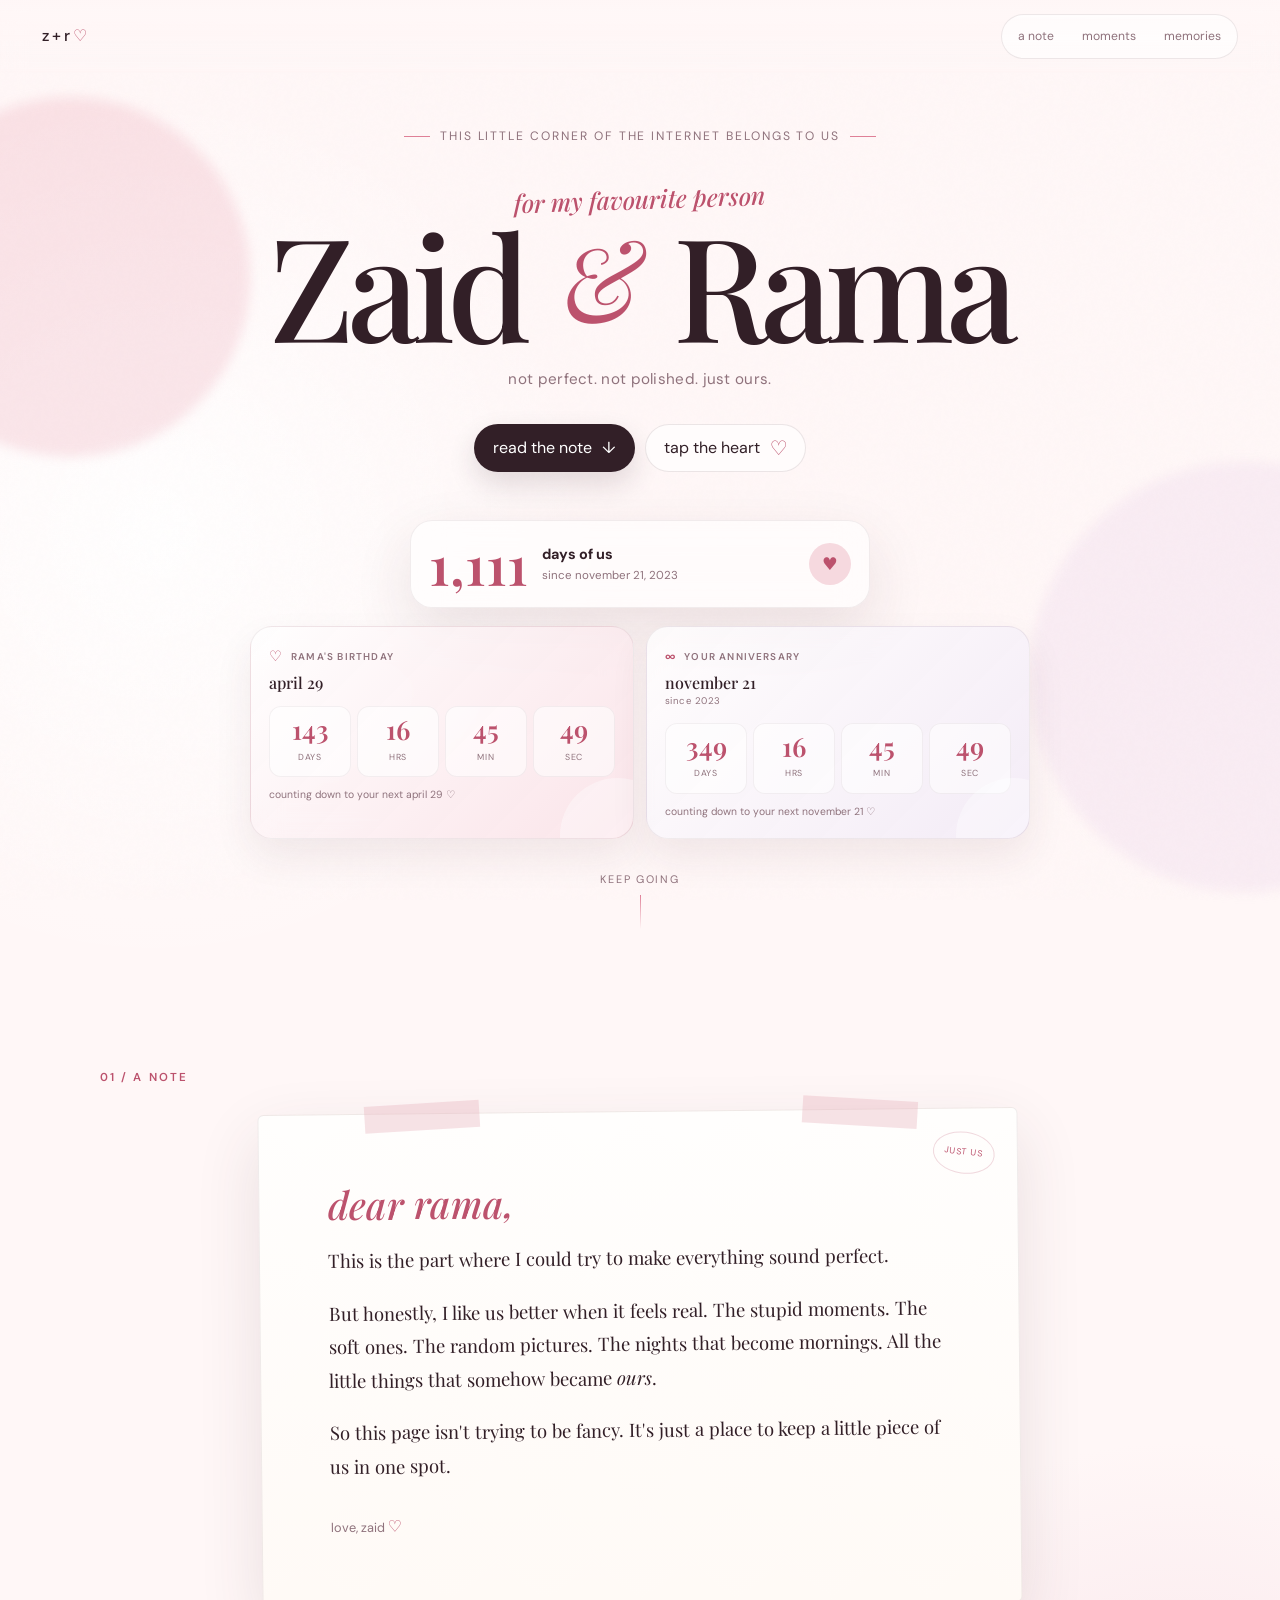
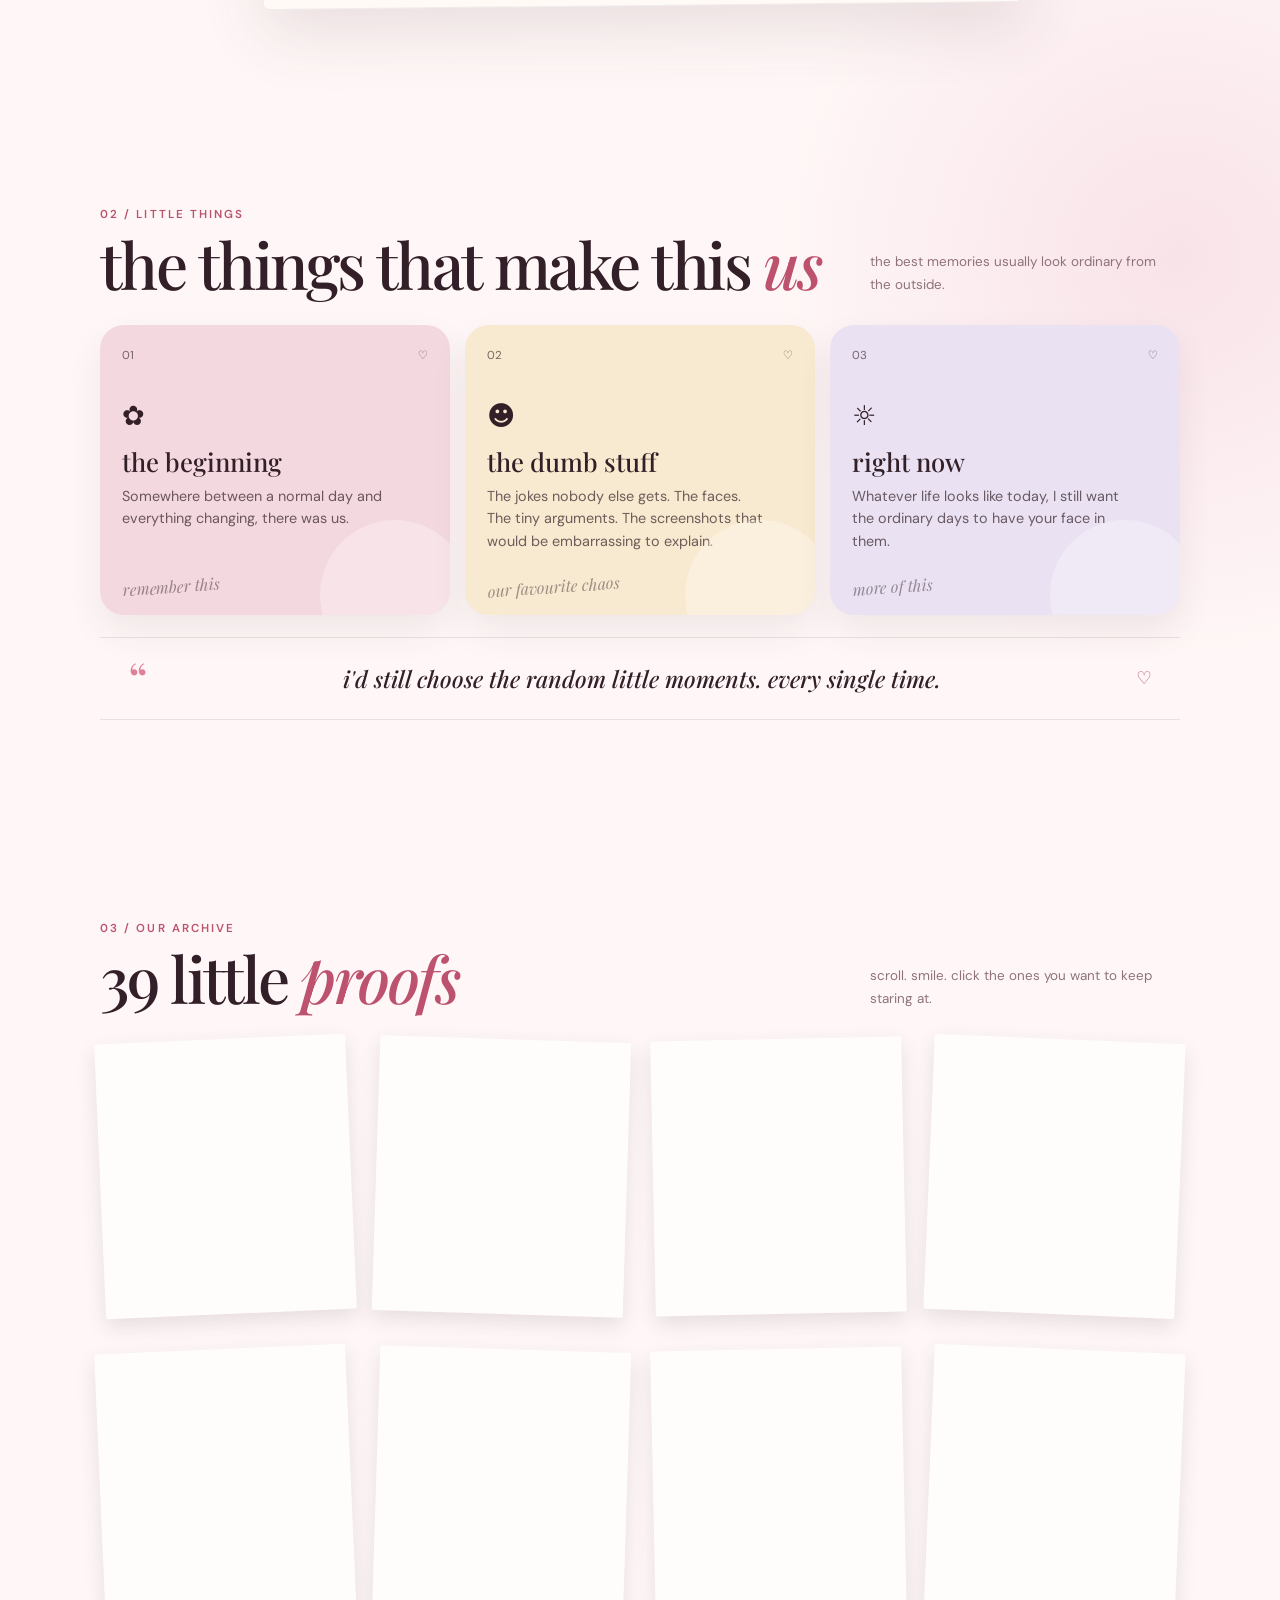
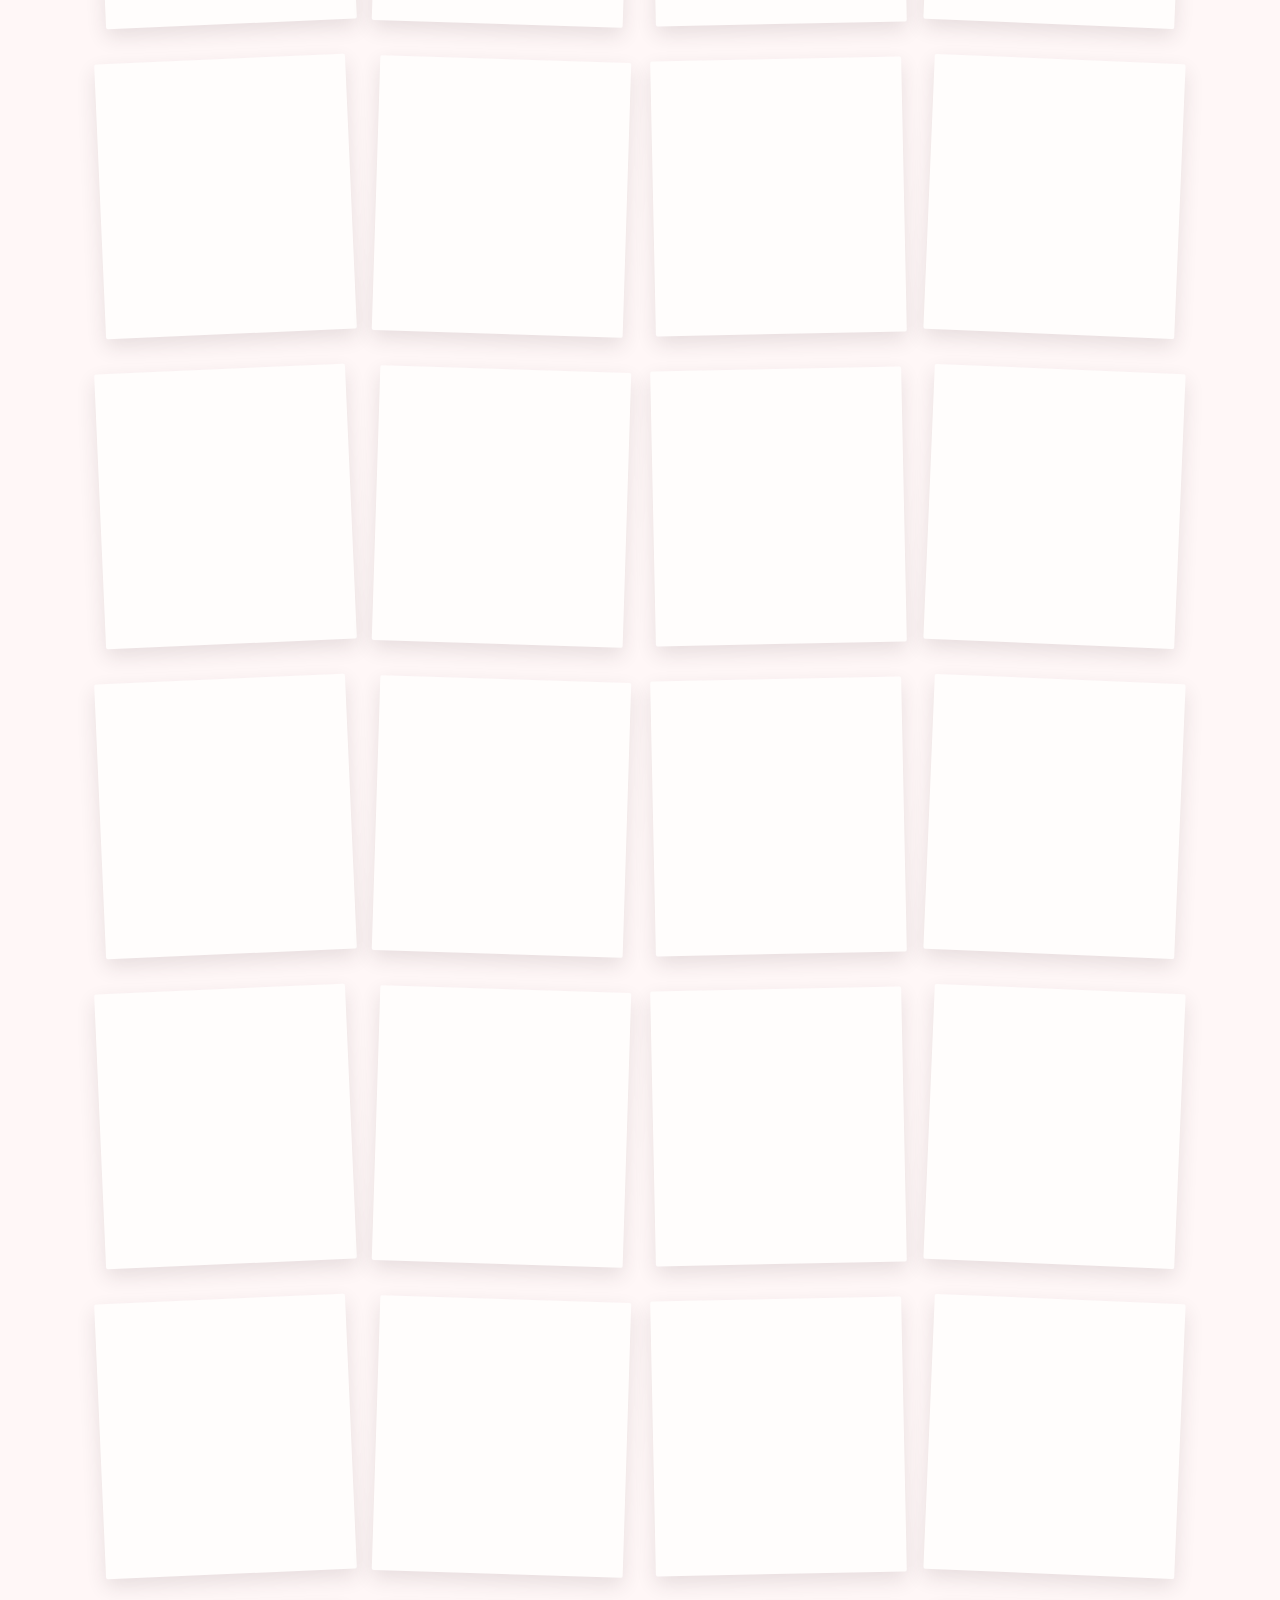
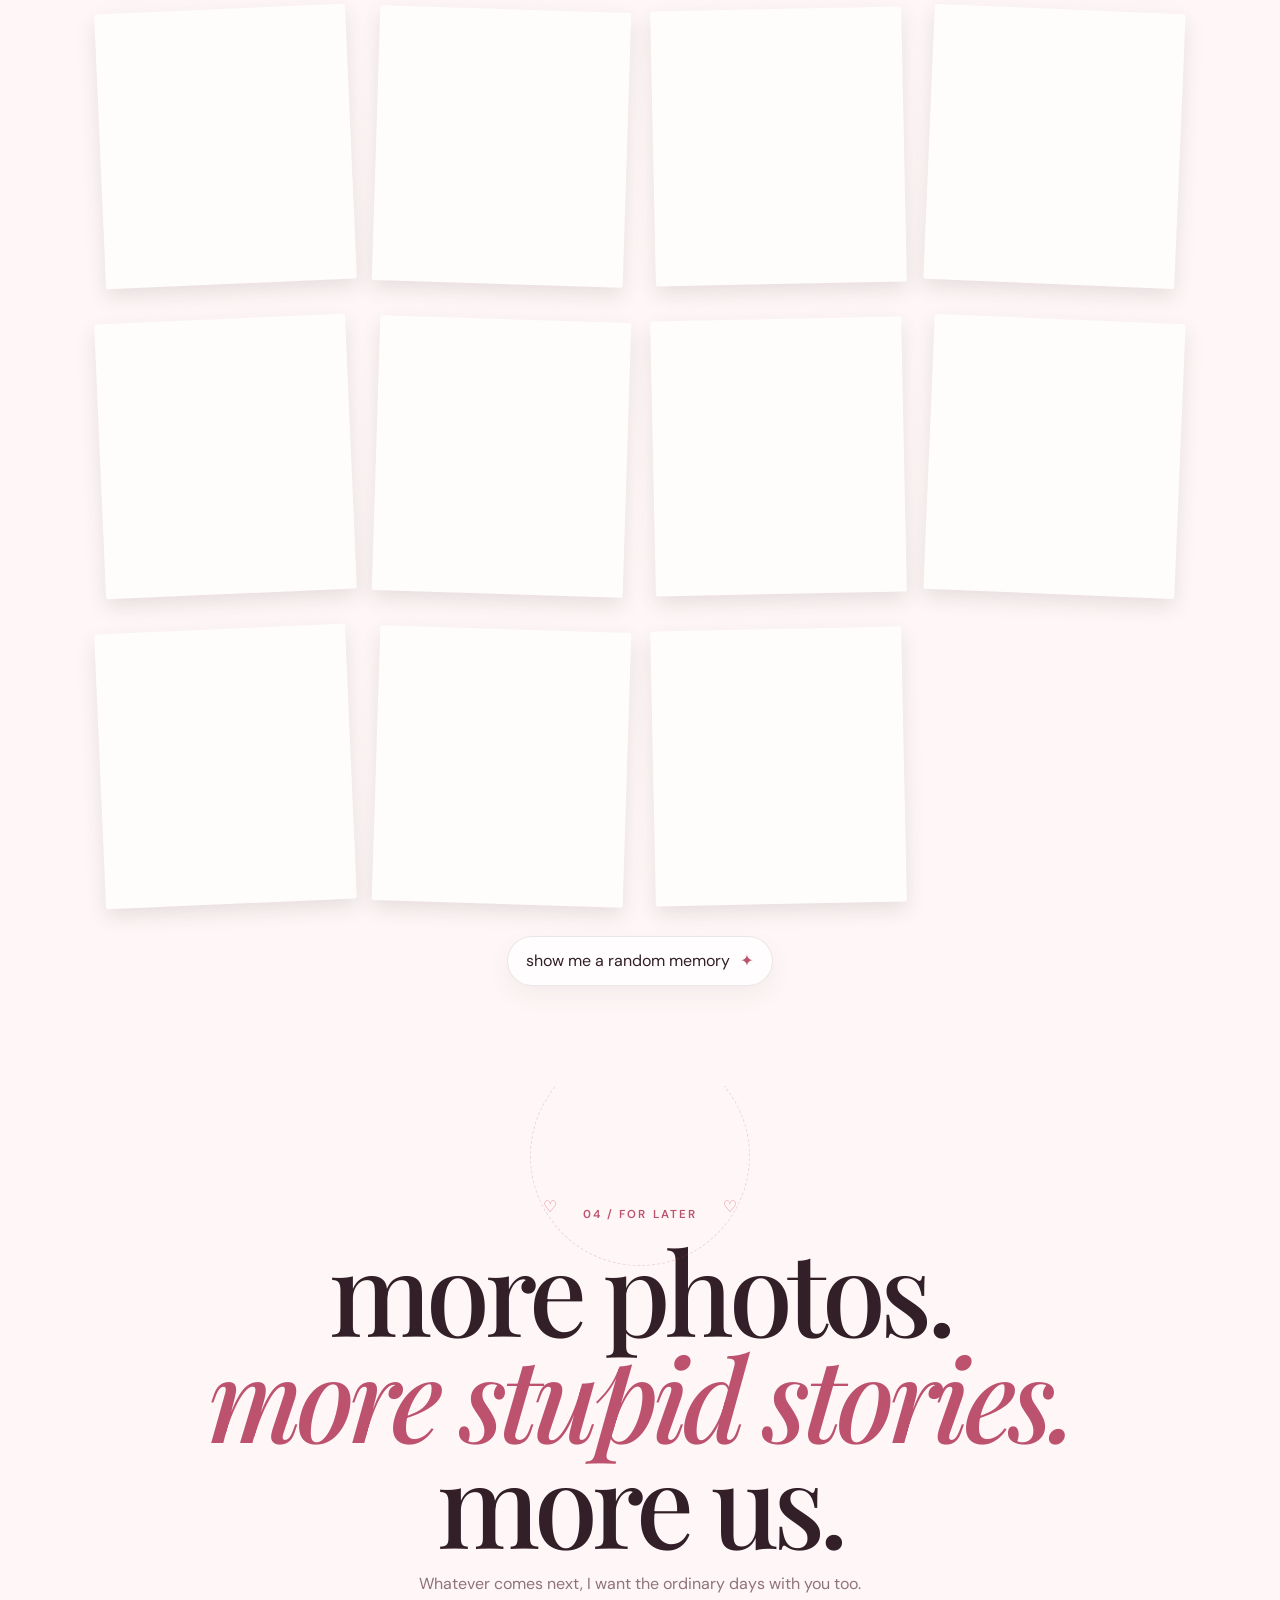
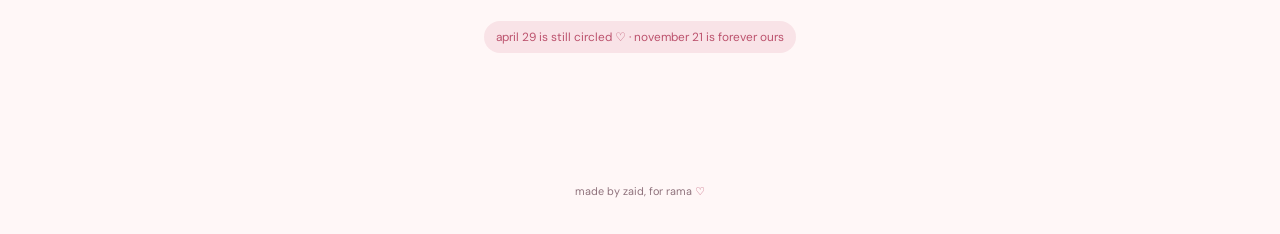
==== index.html @ f51da34f "Add files via upload" ====
<!DOCTYPE html>
<html lang="en">
<head>
  <meta charset="UTF-8">
  <meta name="viewport" content="width=device-width, initial-scale=1, viewport-fit=cover">
  <meta name="theme-color" content="#fff7f7">
  <meta name="apple-mobile-web-app-capable" content="yes">
  <meta name="apple-mobile-web-app-status-bar-style" content="default">
  <title>Zaid &amp; Rama ♡</title>
  <link rel="preconnect" href="https://fonts.googleapis.com">
  <link rel="preconnect" href="https://fonts.gstatic.com" crossorigin>
  <link href="https://fonts.googleapis.com/css2?family=DM+Sans:wght@400;500;600&family=Playfair+Display:ital,wght@0,400;0,500;0,600;1,400;1,500;1,600&display=swap" rel="stylesheet">
  <link rel="stylesheet" href="style.css">
</head>
<body>
  <div class="noise" aria-hidden="true"></div>
  <div class="floating-hearts" id="floating-hearts" aria-hidden="true"></div>

  <nav class="topbar">
    <a class="brand" href="#top" aria-label="Back to top">z + r <span>♡</span></a>
    <div class="nav-pill">
      <a href="#letter">a note</a>
      <a href="#moments">moments</a>
      <a href="#gallery">memories</a>
    </div>
  </nav>

  <header class="hero" id="top">
    <div class="hero-glow hero-glow--one"></div>
    <div class="hero-glow hero-glow--two"></div>
    <div class="hero-inner reveal">
      <div class="eyebrow"><span></span> this little corner of the internet belongs to us <span></span></div>
      <p class="hero-script">for my favourite person</p>
      <h1 class="hero-title"><span>Zaid</span><i>&amp;</i><span>Rama</span></h1>
      <p class="hero-subtitle">not perfect. not polished. just ours.</p>

      <div class="hero-actions">
        <a class="primary-button" href="#letter">read the note <span>↓</span></a>
        <button class="heart-button" id="heart-button" type="button" aria-label="Send hearts">tap the heart <span>♡</span></button>
      </div>

      <div class="days-card">
        <div class="days-number" id="counter-number">0</div>
        <div class="days-copy">
          <strong>days of us</strong>
          <span>since november 21, 2023</span>
        </div>
        <div class="days-heart">♥</div>
      </div>

      <div class="countdown-grid reveal" id="countdowns">
        <article class="countdown-card countdown-card--birthday">
          <div class="countdown-label"><span>♡</span> rama's birthday</div>
          <div class="countdown-date">april 29</div>
          <div class="countdown-values" data-countdown="birthday">
            <div><strong id="birthday-days">0</strong><span>days</span></div>
            <div><strong id="birthday-hours">0</strong><span>hrs</span></div>
            <div><strong id="birthday-minutes">0</strong><span>min</span></div>
            <div><strong id="birthday-seconds">0</strong><span>sec</span></div>
          </div>
          <div class="countdown-caption" id="birthday-caption">counting down to your next april 29 ♡</div>
        </article>

        <article class="countdown-card countdown-card--anniversary">
          <div class="countdown-label"><span>∞</span> your anniversary</div>
          <div class="countdown-date">november 21</div>
          <div class="countdown-origin">since 2023</div>
          <div class="countdown-values" data-countdown="anniversary">
            <div><strong id="anniversary-days">0</strong><span>days</span></div>
            <div><strong id="anniversary-hours">0</strong><span>hrs</span></div>
            <div><strong id="anniversary-minutes">0</strong><span>min</span></div>
            <div><strong id="anniversary-seconds">0</strong><span>sec</span></div>
          </div>
          <div class="countdown-caption" id="anniversary-caption">counting down to your next november 21 ♡</div>
        </article>
      </div>

      <div class="scroll-hint"><span>keep going</span><i></i></div>
    </div>
  </header>

  <main>
    <section class="letter section-shell reveal" id="letter">
      <div class="section-kicker">01 / a note</div>
      <div class="letter-card">
        <div class="paper-tape tape-left" aria-hidden="true"></div>
        <div class="paper-tape tape-right" aria-hidden="true"></div>
        <div class="tiny-stamp">just us</div>
        <p class="letter-script">dear rama,</p>
        <div class="letter-copy">
          <p>This is the part where I could try to make everything sound perfect.</p>
          <p>But honestly, I like us better when it feels real. The stupid moments. The soft ones. The random pictures. The nights that become mornings. All the little things that somehow became <em>ours</em>.</p>
          <p>So this page isn't trying to be fancy. It's just a place to keep a little piece of us in one spot.</p>
        </div>
        <p class="letter-signoff">love, zaid <span>♡</span></p>
      </div>
    </section>

    <section class="moments section-shell reveal" id="moments">
      <div class="section-heading">
        <div>
          <div class="section-kicker">02 / little things</div>
          <h2>the things that make this <em>us</em></h2>
        </div>
        <p class="section-side-note">the best memories usually look ordinary from the outside.</p>
      </div>

      <div class="moment-grid">
        <article class="moment-card moment-card--rose">
          <div class="moment-top"><span>01</span><span>♡</span></div>
          <div class="moment-icon">✿</div>
          <h3>the beginning</h3>
          <p>Somewhere between a normal day and everything changing, there was us.</p>
          <div class="scribble">remember this</div>
        </article>

        <article class="moment-card moment-card--cream">
          <div class="moment-top"><span>02</span><span>♡</span></div>
          <div class="moment-icon">☻</div>
          <h3>the dumb stuff</h3>
          <p>The jokes nobody else gets. The faces. The tiny arguments. The screenshots that would be embarrassing to explain.</p>
          <div class="scribble">our favourite chaos</div>
        </article>

        <article class="moment-card moment-card--lilac">
          <div class="moment-top"><span>03</span><span>♡</span></div>
          <div class="moment-icon">☼</div>
          <h3>right now</h3>
          <p>Whatever life looks like today, I still want the ordinary days to have your face in them.</p>
          <div class="scribble">more of this</div>
        </article>
      </div>

      <div class="quote-card">
        <span class="quote-mark">“</span>
        <p>i'd still choose the random little moments. every single time.</p>
        <span class="quote-heart">♡</span>
      </div>
    </section>

    <section class="gallery section-shell reveal" id="gallery">
      <div class="section-heading gallery-heading">
        <div>
          <div class="section-kicker">03 / our archive</div>
          <h2>39 little <em>proofs</em></h2>
        </div>
        <p class="section-side-note">scroll. smile. click the ones you want to keep staring at.</p>
      </div>

      <div class="gallery-grid" id="gallery-grid"></div>
      <button class="memory-button" id="memory-button" type="button">show me a random memory <span>✦</span></button>
    </section>

    <section class="closing reveal">
      <div class="closing-orbit" aria-hidden="true"><span>♡</span><span>♡</span><span>♡</span></div>
      <div class="section-kicker">04 / for later</div>
      <h2>more photos.<br><em>more stupid stories.</em><br>more us.</h2>
      <p>Whatever comes next, I want the ordinary days with you too.</p>
      <div class="closing-date">april 29 is still circled ♡ · november 21 is forever ours</div>
    </section>
  </main>

  <footer>
    <p>made by zaid, for rama <span>♡</span></p>
  </footer>

  <div class="toast" id="toast" role="status" aria-live="polite"></div>

  <div class="lightbox" id="lightbox" aria-hidden="true">
    <button class="lightbox-close" id="lightbox-close" type="button" aria-label="Close photo">×</button>
    <button class="lightbox-nav lightbox-nav--prev" id="lightbox-prev" type="button" aria-label="Previous photo">‹</button>
    <div class="lightbox-inner">
      <div class="lightbox-counter" id="lightbox-counter"></div>
      <div class="lightbox-content" id="lightbox-content"></div>
      <div class="lightbox-caption" id="lightbox-caption"></div>
    </div>
    <button class="lightbox-nav lightbox-nav--next" id="lightbox-next" type="button" aria-label="Next photo">›</button>
  </div>

  <script src="script.js"></script>
</body>
</html>
---- style.css ----
:root {
  --bg: #fff7f7;
  --paper: #fffdfc;
  --ink: #321f27;
  --muted: #8f727c;
  --rose: #df8097;
  --rose-deep: #bc526d;
  --blush: #f6d9df;
  --cream: #fff0d9;
  --lilac: #ebe3f4;
  --sage: #b9cdb7;
  --line: rgba(76, 40, 51, .11);
  --shadow: 0 22px 60px rgba(72, 39, 50, .11);
}

* { box-sizing: border-box; }
html { scroll-behavior: smooth; }
body {
  margin: 0;
  background:
    radial-gradient(circle at 12% 8%, rgba(255,255,255,.9), transparent 28rem),
    radial-gradient(circle at 92% 28%, rgba(245,218,226,.7), transparent 26rem),
    var(--bg);
  color: var(--ink);
  font-family: "DM Sans", system-ui, sans-serif;
  line-height: 1.55;
  -webkit-font-smoothing: antialiased;
  overflow-x: hidden;
}

body.no-scroll { overflow: hidden; }
button, a { -webkit-tap-highlight-color: transparent; }
button { font: inherit; }
a { color: inherit; text-decoration: none; }

.noise {
  position: fixed;
  inset: 0;
  pointer-events: none;
  z-index: 1;
  opacity: .1;
  background-image: url("data:image/svg+xml,%3Csvg viewBox='0 0 180 180' xmlns='http://www.w3.org/2000/svg'%3E%3Cfilter id='n'%3E%3CfeTurbulence type='fractalNoise' baseFrequency='.8' numOctaves='4' stitchTiles='stitch'/%3E%3C/filter%3E%3Crect width='100%25' height='100%25' filter='url(%23n)' opacity='.16'/%3E%3C/svg%3E");
  mix-blend-mode: multiply;
}

.topbar {
  position: fixed;
  top: 0;
  left: 0;
  right: 0;
  z-index: 20;
  display: flex;
  justify-content: space-between;
  align-items: center;
  padding: max(14px, env(safe-area-inset-top)) clamp(18px, 4vw, 42px) 14px;
  background: linear-gradient(to bottom, rgba(255,247,247,.9), rgba(255,247,247,.18));
  backdrop-filter: blur(12px);
}

.brand {
  font: 500 1rem/1 "DM Sans", sans-serif;
  letter-spacing: -.03em;
}
.brand span { color: var(--rose-deep); }

.nav-pill {
  display: flex;
  gap: 6px;
  padding: 5px;
  border: 1px solid rgba(76, 40, 51, .1);
  border-radius: 999px;
  background: rgba(255,255,255,.62);
}
.nav-pill a {
  padding: 7px 11px;
  border-radius: 999px;
  color: var(--muted);
  font-size: .76rem;
  transition: .25s ease;
}
.nav-pill a:hover { background: #fff; color: var(--ink); }

.hero {
  min-height: 100svh;
  padding: 120px 20px 40px;
  display: grid;
  place-items: center;
  position: relative;
  overflow: hidden;
}
.hero-inner { width: min(980px, 100%); text-align: center; position: relative; z-index: 2; }
.hero-glow { position: absolute; border-radius: 50%; filter: blur(6px); pointer-events: none; }
.hero-glow--one { width: 360px; height: 360px; background: rgba(231,150,168,.22); top: 10%; left: -110px; }
.hero-glow--two { width: 430px; height: 430px; background: rgba(218,188,227,.18); right: -180px; bottom: 8%; }

.eyebrow {
  display: inline-flex;
  align-items: center;
  gap: 10px;
  color: var(--muted);
  font-size: .76rem;
  letter-spacing: .16em;
  text-transform: uppercase;
}
.eyebrow span { width: 26px; height: 1px; background: var(--rose); }
.hero-script {
  margin: 2.4rem 0 .3rem;
  color: var(--rose-deep);
  font: italic 500 clamp(1.2rem, 2vw, 1.55rem)/1.2 "Playfair Display", serif;
  transform: rotate(-2deg);
}
.hero-title {
  display: flex;
  align-items: center;
  justify-content: center;
  gap: .25em;
  margin: 0;
  font: 500 clamp(4rem, 12vw, 9rem)/.9 "Playfair Display", serif;
  letter-spacing: -.055em;
}
.hero-title i {
  color: var(--rose-deep);
  font-size: .72em;
  font-weight: 400;
  transform: translateY(-.04em) rotate(-9deg);
}
.hero-subtitle {
  margin: 1.25rem auto 0;
  color: var(--muted);
  font-size: .95rem;
  letter-spacing: .02em;
}
.hero-actions { margin: 2rem auto 0; display: flex; gap: 10px; justify-content: center; flex-wrap: wrap; }
.primary-button, .heart-button {
  min-height: 48px;
  border-radius: 999px;
  padding: 0 18px;
  display: inline-flex;
  align-items: center;
  justify-content: center;
  gap: 10px;
  border: 1px solid transparent;
  transition: transform .2s ease, box-shadow .2s ease, background .2s ease;
}
.primary-button {
  background: var(--ink);
  color: white;
  box-shadow: 0 12px 28px rgba(50,31,39,.14);
}
.heart-button {
  background: rgba(255,255,255,.66);
  color: var(--ink);
  border-color: var(--line);
}
.primary-button:hover, .heart-button:hover { transform: translateY(-2px); }
.heart-button span { font-size: 1.25rem; color: var(--rose-deep); }
.heart-button.is-pulsing span { animation: heartPulse .65s ease; }

.days-card {
  width: min(460px, 100%);
  margin: 3rem auto 0;
  padding: 16px 18px;
  display: grid;
  grid-template-columns: auto 1fr auto;
  align-items: center;
  gap: 14px;
  text-align: left;
  border: 1px solid rgba(76,40,51,.08);
  border-radius: 22px;
  background: rgba(255,255,255,.6);
  box-shadow: var(--shadow);
  backdrop-filter: blur(15px);
}
.days-number { font: 600 clamp(2rem, 7vw, 3.4rem)/1 "Playfair Display", serif; color: var(--rose-deep); font-variant-numeric: tabular-nums; }
.days-copy { display: grid; gap: 2px; }
.days-copy strong { font-size: .9rem; }
.days-copy span { color: var(--muted); font-size: .72rem; }
.days-heart { width: 42px; height: 42px; display: grid; place-items: center; border-radius: 50%; background: var(--blush); color: var(--rose-deep); font-size: 1.1rem; }
.scroll-hint { margin-top: 2rem; display: flex; flex-direction: column; gap: 7px; align-items: center; color: var(--muted); font-size: .68rem; text-transform: uppercase; letter-spacing: .16em; }
.scroll-hint i { width: 1px; height: 34px; background: linear-gradient(var(--rose), transparent); animation: floatLine 1.7s ease-in-out infinite; }

.section-shell { width: min(1080px, calc(100% - 32px)); margin: 0 auto; padding: 100px 0; }
.section-kicker { color: var(--rose-deep); font-size: .72rem; text-transform: uppercase; letter-spacing: .18em; font-weight: 600; }

.letter { position: relative; }
.letter-card {
  width: min(760px, 100%);
  margin: 24px auto 0;
  position: relative;
  padding: clamp(32px, 6vw, 68px);
  border: 1px solid rgba(50,31,39,.08);
  border-radius: 6px;
  background: linear-gradient(180deg, #fffefd, #fffaf6);
  box-shadow: 0 24px 65px rgba(78,50,59,.12);
  transform: rotate(-.6deg);
}
.paper-tape { position: absolute; width: 115px; height: 27px; background: rgba(229,176,185,.36); top: -11px; }
.tape-left { left: 14%; transform: rotate(-3deg); }
.tape-right { right: 13%; transform: rotate(4deg); }
.tiny-stamp { position: absolute; right: 22px; top: 23px; color: var(--rose-deep); border: 1px solid rgba(188,82,109,.22); border-radius: 50%; padding: 13px 10px; font-size: .55rem; text-transform: uppercase; letter-spacing: .11em; transform: rotate(8deg); }
.letter-script { margin: 0 0 1.2rem; color: var(--rose-deep); font: italic 500 clamp(1.7rem, 4vw, 2.4rem)/1.1 "Playfair Display", serif; }
.letter-copy { font: 400 clamp(1.02rem, 2vw, 1.16rem)/1.8 "Playfair Display", serif; }
.letter-copy p { margin: 0 0 1.2rem; }
.letter-signoff { margin: 2rem 0 0; color: var(--muted); font-size: .8rem; text-transform: lowercase; }
.letter-signoff span { color: var(--rose-deep); font-size: 1rem; }

.section-heading { display: flex; align-items: end; justify-content: space-between; gap: 30px; margin-bottom: 28px; }
.section-heading h2 { margin: 7px 0 0; font: 500 clamp(2.2rem, 5vw, 4.1rem)/1.03 "Playfair Display", serif; letter-spacing: -.04em; }
.section-heading h2 em { color: var(--rose-deep); font-style: italic; }
.section-side-note { width: min(310px, 100%); margin: 0; color: var(--muted); font-size: .84rem; line-height: 1.7; }

.moment-grid { display: grid; grid-template-columns: repeat(3, 1fr); gap: 15px; }
.moment-card { min-height: 290px; padding: 22px; border-radius: 24px; position: relative; overflow: hidden; box-shadow: 0 16px 35px rgba(66,38,48,.08); transition: transform .25s ease, box-shadow .25s ease; }
.moment-card:hover { transform: translateY(-5px) rotate(.2deg); box-shadow: 0 23px 48px rgba(66,38,48,.13); }
.moment-card--rose { background: #f4d8df; }
.moment-card--cream { background: #f8ead0; }
.moment-card--lilac { background: #eae2f2; }
.moment-card::after { content:""; position:absolute; inset:auto -20px -55px auto; width:150px; height:150px; border-radius:50%; background:rgba(255,255,255,.28); }
.moment-top { display: flex; justify-content: space-between; font-size: .72rem; opacity: .65; }
.moment-icon { margin-top: 30px; font-size: 1.7rem; }
.moment-card h3 { margin: 10px 0 10px; font: 500 1.6rem/1.1 "Playfair Display", serif; }
.moment-card p { max-width: 28ch; margin: 0; color: rgba(50,31,39,.7); font-size: .9rem; }
.scribble { position: absolute; bottom: 18px; left: 22px; font: italic 1rem "Playfair Display", serif; color: rgba(50,31,39,.46); transform: rotate(-4deg); }
.quote-card { margin-top: 22px; padding: 24px 28px; border-top: 1px solid var(--line); border-bottom: 1px solid var(--line); display: grid; grid-template-columns: auto 1fr auto; align-items: center; gap: 18px; }
.quote-mark { font: 400 3rem/.7 "Playfair Display", serif; color: var(--rose); }
.quote-card p { margin: 0; text-align: center; font: italic 500 clamp(1.1rem, 2.2vw, 1.45rem)/1.35 "Playfair Display", serif; }
.quote-heart { color: var(--rose-deep); font-size: 1.1rem; }

.countdown-grid {
  width: min(780px, 100%);
  margin: 18px auto 0;
  display: grid;
  grid-template-columns: repeat(2, minmax(0, 1fr));
  gap: 12px;
}
.countdown-card {
  position: relative;
  overflow: hidden;
  padding: 18px;
  border: 1px solid rgba(76,40,51,.08);
  border-radius: 22px;
  text-align: left;
  background: rgba(255,255,255,.64);
  box-shadow: 0 18px 38px rgba(72,39,50,.08);
  backdrop-filter: blur(15px);
}
.countdown-card::after {
  content: "";
  position: absolute;
  width: 115px;
  height: 115px;
  border-radius: 50%;
  right: -42px;
  bottom: -55px;
  background: rgba(255,255,255,.34);
}
.countdown-card--birthday { background: linear-gradient(135deg, rgba(255,255,255,.76), rgba(249,221,228,.72)); }
.countdown-card--anniversary { background: linear-gradient(135deg, rgba(255,255,255,.76), rgba(239,231,246,.72)); }
.countdown-label { display:flex; align-items:center; gap:8px; color:var(--muted); text-transform:uppercase; letter-spacing:.12em; font-size:.62rem; font-weight:600; }
.countdown-label span { color:var(--rose-deep); font-size:.9rem; }
.countdown-date { margin-top:6px; color:var(--ink); font: 500 1rem/1.15 "Playfair Display", serif; text-transform: lowercase; }
.countdown-origin { margin-top:2px; color:var(--muted); font-size:.6rem; letter-spacing:.05em; }
.countdown-values { display:grid; grid-template-columns:repeat(4, 1fr); gap:6px; margin-top:14px; }
.countdown-values div { min-width:0; padding:9px 5px; border-radius:12px; background:rgba(255,255,255,.56); border:1px solid rgba(76,40,51,.06); text-align:center; }
.countdown-values strong { display:block; color:var(--rose-deep); font: 600 clamp(1.1rem, 3vw, 1.65rem)/1 "Playfair Display", serif; font-variant-numeric:tabular-nums; }
.countdown-values span { color:var(--muted); font-size:.55rem; text-transform:uppercase; letter-spacing:.08em; }
.countdown-caption { margin-top:10px; color:var(--muted); font-size:.65rem; }

.gallery-heading { align-items: end; }
.gallery-grid {
  display: grid;
  grid-template-columns: repeat(4, minmax(0, 1fr));
  gap: 2.2rem 1.6rem;
  margin-top: 24px;
}
.media-item {
  position: relative;
  margin: 0;
  padding: .7rem .7rem 2.2rem;
  border-radius: 2px;
  background: var(--paper);
  box-shadow: 0 8px 20px rgba(59, 42, 46, .12);
  cursor: zoom-in;
  transform: rotate(var(--tilt, 0deg));
  transition: transform .25s ease, box-shadow .25s ease;
  content-visibility: auto;
  contain-intrinsic-size: 250px;
}
.media-item:nth-child(4n+1) { --tilt: -2.5deg; }
.media-item:nth-child(4n+2) { --tilt: 1.8deg; }
.media-item:nth-child(4n+3) { --tilt: -1.2deg; }
.media-item:nth-child(4n+4) { --tilt: 2.4deg; }
.media-item.is-tall, .media-item.is-wide { grid-row: auto; grid-column: auto; }
.media-item:hover, .media-item:focus-visible {
  transform: rotate(0deg) translateY(-6px) scale(1.03);
  box-shadow: 0 16px 32px rgba(196, 107, 126, .28);
  z-index: 5;
  outline: none;
}
.media-item img, .media-item video { width:100%; aspect-ratio:1 / 1; height:auto; object-fit:cover; display:block; background:var(--blush); }
.media-item::before {
  content:"";
  position:absolute;
  width:58px;
  height:18px;
  left:50%;
  top:-7px;
  transform:translateX(-50%) rotate(var(--tape-tilt, -2deg));
  background:rgba(239,201,209,.52);
  z-index:3;
}
.media-item:nth-child(3n)::before { --tape-tilt: 2deg; }
.media-item:nth-child(4n)::before { --tape-tilt: -4deg; }
.media-meta { position:absolute; z-index:2; left:0; right:0; bottom:.6rem; display:flex; justify-content:space-between; align-items:center; padding:0 .75rem; color:var(--rose-deep); font: 1.05rem/1 "Playfair Display", serif; }
.media-index { font: .62rem/1 "DM Sans", sans-serif; color:var(--muted); opacity:.78; }
.video-badge { position:absolute; z-index:4; top:1.2rem; right:1.2rem; padding:4px 8px; border-radius:20px; background:rgba(59,42,46,.62); color:#fff; font-size:.62rem; backdrop-filter:blur(6px); }
.media-item--empty { display:grid; place-items:center; background:var(--blush); }
.media-item--empty::after { content:"photo goes here ♡"; color:var(--muted); font:italic .86rem/1.3 "Playfair Display", serif; }

.memory-button { display: flex; align-items:center; justify-content:center; gap: 10px; margin: 32px auto 0; min-height: 50px; padding: 0 18px; border-radius: 999px; border: 1px solid var(--line); background: rgba(255,255,255,.72); color:var(--ink); box-shadow: 0 10px 24px rgba(60,35,43,.06); cursor:pointer; transition:.2s ease; }
.memory-button:hover { transform: translateY(-2px); }
.memory-button span { color: var(--rose-deep); }

.closing { padding: 120px 20px 95px; text-align:center; position:relative; overflow:hidden; }
.closing h2 { margin: 12px 0 18px; font: 500 clamp(3.2rem, 9vw, 7.2rem)/.92 "Playfair Display", serif; letter-spacing:-.05em; }
.closing h2 em { color:var(--rose-deep); }
.closing > p { width:min(520px,100%); margin:0 auto; color:var(--muted); }
.closing-date { display:inline-block; margin-top:24px; padding:7px 12px; border-radius:999px; background:rgba(246,217,223,.65); color:var(--rose-deep); font-size:.74rem; }
.closing-orbit { width: 220px; height: 220px; position:absolute; inset: -40px 0 auto; margin:auto; border:1px dashed rgba(188,82,109,.22); border-radius:50%; }
.closing-orbit span { position:absolute; color:var(--rose); animation:orbit 10s linear infinite; }
.closing-orbit span:nth-child(1){ top:10px; left:50%; }
.closing-orbit span:nth-child(2){ right:12px; bottom:45px; animation-delay:-3s; }
.closing-orbit span:nth-child(3){ left:12px; bottom:45px; animation-delay:-6s; }

footer { padding: 24px 20px max(24px, env(safe-area-inset-bottom)); text-align:center; color: var(--muted); font-size:.68rem; }
footer span { color:var(--rose-deep); }

.floating-hearts { position:fixed; inset:0; pointer-events:none; z-index:30; overflow:hidden; }
.heart-float { position:absolute; bottom: 80px; color: var(--rose-deep); font-size: var(--size, 18px); animation: rise 1.8s ease-out forwards; }
.toast { position:fixed; left:50%; bottom: 24px; transform:translate(-50%, 20px); z-index:60; padding:10px 14px; border-radius:999px; background:rgba(50,31,39,.9); color:#fff; font-size:.76rem; opacity:0; pointer-events:none; transition:.25s ease; }
.toast.show { opacity:1; transform:translate(-50%, 0); }

.lightbox { position:fixed; inset:0; z-index:100; background:rgba(32,19,24,.94); display:none; padding:24px; align-items:center; justify-content:center; }
.lightbox.is-open { display:flex; }
.lightbox-inner { width:min(1000px, 100%); display:grid; gap:10px; justify-items:center; }
.lightbox-content { max-width:100%; max-height:78svh; display:grid; place-items:center; }
.lightbox-content img, .lightbox-content video { max-width:100%; max-height:78svh; object-fit:contain; border-radius:18px; box-shadow:0 20px 70px rgba(0,0,0,.32); }
.lightbox-counter, .lightbox-caption { color:rgba(255,255,255,.72); font-size:.74rem; }
.lightbox-caption { max-width:70ch; text-align:center; }
.lightbox-close, .lightbox-nav { position:absolute; border:0; cursor:pointer; color:#fff; background:rgba(255,255,255,.09); backdrop-filter:blur(10px); }
.lightbox-close { top:max(16px, env(safe-area-inset-top)); right:16px; width:44px; height:44px; border-radius:50%; font-size:1.6rem; }
.lightbox-nav { top:50%; width:48px; height:48px; border-radius:50%; transform:translateY(-50%); font-size:2rem; line-height:1; }
.lightbox-nav--prev { left:16px; }
.lightbox-nav--next { right:16px; }

.reveal { opacity:0; transform:translateY(26px); transition:opacity .75s ease, transform .75s cubic-bezier(.2,.7,.2,1); }
.reveal.is-visible { opacity:1; transform:none; }

@keyframes rise { 0%{ transform:translate(0,0) scale(.7) rotate(0deg); opacity:0; } 15%{ opacity:1; } 100%{ transform:translate(var(--drift, 0px), -90px) scale(1.25) rotate(18deg); opacity:0; } }
@keyframes heartPulse { 0%,100%{ transform:scale(1); } 40%{ transform:scale(1.5); } 70%{ transform:scale(.9); } }
@keyframes floatLine { 0%,100%{ transform:scaleY(.75); opacity:.45; } 50%{ transform:scaleY(1.1); opacity:1; } }
@keyframes orbit { from{ transform:rotate(0deg) translateX(0); } 50%{ transform:rotate(180deg) translateX(6px); } to{ transform:rotate(360deg) translateX(0); } }

@media (prefers-reduced-motion: reduce) {
  *, *::before, *::after { animation-duration:.001ms !important; animation-iteration-count:1 !important; transition-duration:.001ms !important; scroll-behavior:auto !important; }
}

@media (max-width: 800px) {
  .nav-pill a:nth-child(2) { display:none; }
  .section-shell { width:min(100% - 24px, 680px); padding:80px 0; }
  .section-heading { align-items:start; flex-direction:column; gap:12px; }
  .section-side-note { width:100%; }
  .moment-grid { grid-template-columns:1fr; }
  .moment-card { min-height:250px; }
  .gallery-grid { grid-template-columns:repeat(2, minmax(0,1fr)); gap:1.5rem .8rem; }
  .media-item.is-wide, .media-item.is-tall { grid-column:auto; grid-row:auto; }
  .quote-card { padding:22px 4px; grid-template-columns:auto 1fr auto; }
  .hero { padding-top:100px; }
  .eyebrow { font-size:.64rem; }
  .eyebrow span { width:12px; }
}

@media (max-width: 800px) {
  .countdown-grid { grid-template-columns:1fr; }
  .gallery-grid { grid-template-columns:repeat(2, minmax(0, 1fr)); gap:1.5rem .8rem; }
}

@media (max-width: 520px) {
  .topbar { padding-left:14px; padding-right:14px; }
  .nav-pill { gap:0; }
  .nav-pill a { padding:7px 9px; }
  .nav-pill a:nth-child(3) { display:none; }
  .hero { padding:100px 14px 28px; }
  .hero-title { gap:.12em; font-size: clamp(3.5rem, 19vw, 5.7rem); }
  .hero-script { margin-top:2rem; }
  .days-card { grid-template-columns:auto 1fr auto; padding:14px; }
  .days-number { font-size:2.25rem; }
  .days-heart { width:36px; height:36px; }
  .letter-card { padding:42px 24px 30px; }
  .tiny-stamp { right:12px; top:16px; }
  .paper-tape { width:78px; }
  .tape-left { left:10%; }
  .tape-right { right:8%; }
  .section-heading h2 { font-size:2.7rem; }
  .gallery-grid { gap:1.2rem .65rem; }
  .media-item { padding:.45rem .45rem 1.65rem; }
  .media-meta { padding:0 .45rem; font-size:.9rem; }
  .media-item::before { width:48px; height:14px; top:-5px; }
  .countdown-card { padding:14px; border-radius:18px; }
  .countdown-values div { padding:8px 3px; }
  .closing { padding-top:105px; }
  .closing-orbit { width:180px; height:180px; }
  .lightbox { padding:18px 12px; }
  .lightbox-content img, .lightbox-content video { max-height:72svh; border-radius:14px; }
  .lightbox-nav { width:42px; height:42px; }
  .lightbox-nav--prev { left:8px; }
  .lightbox-nav--next { right:8px; }
}
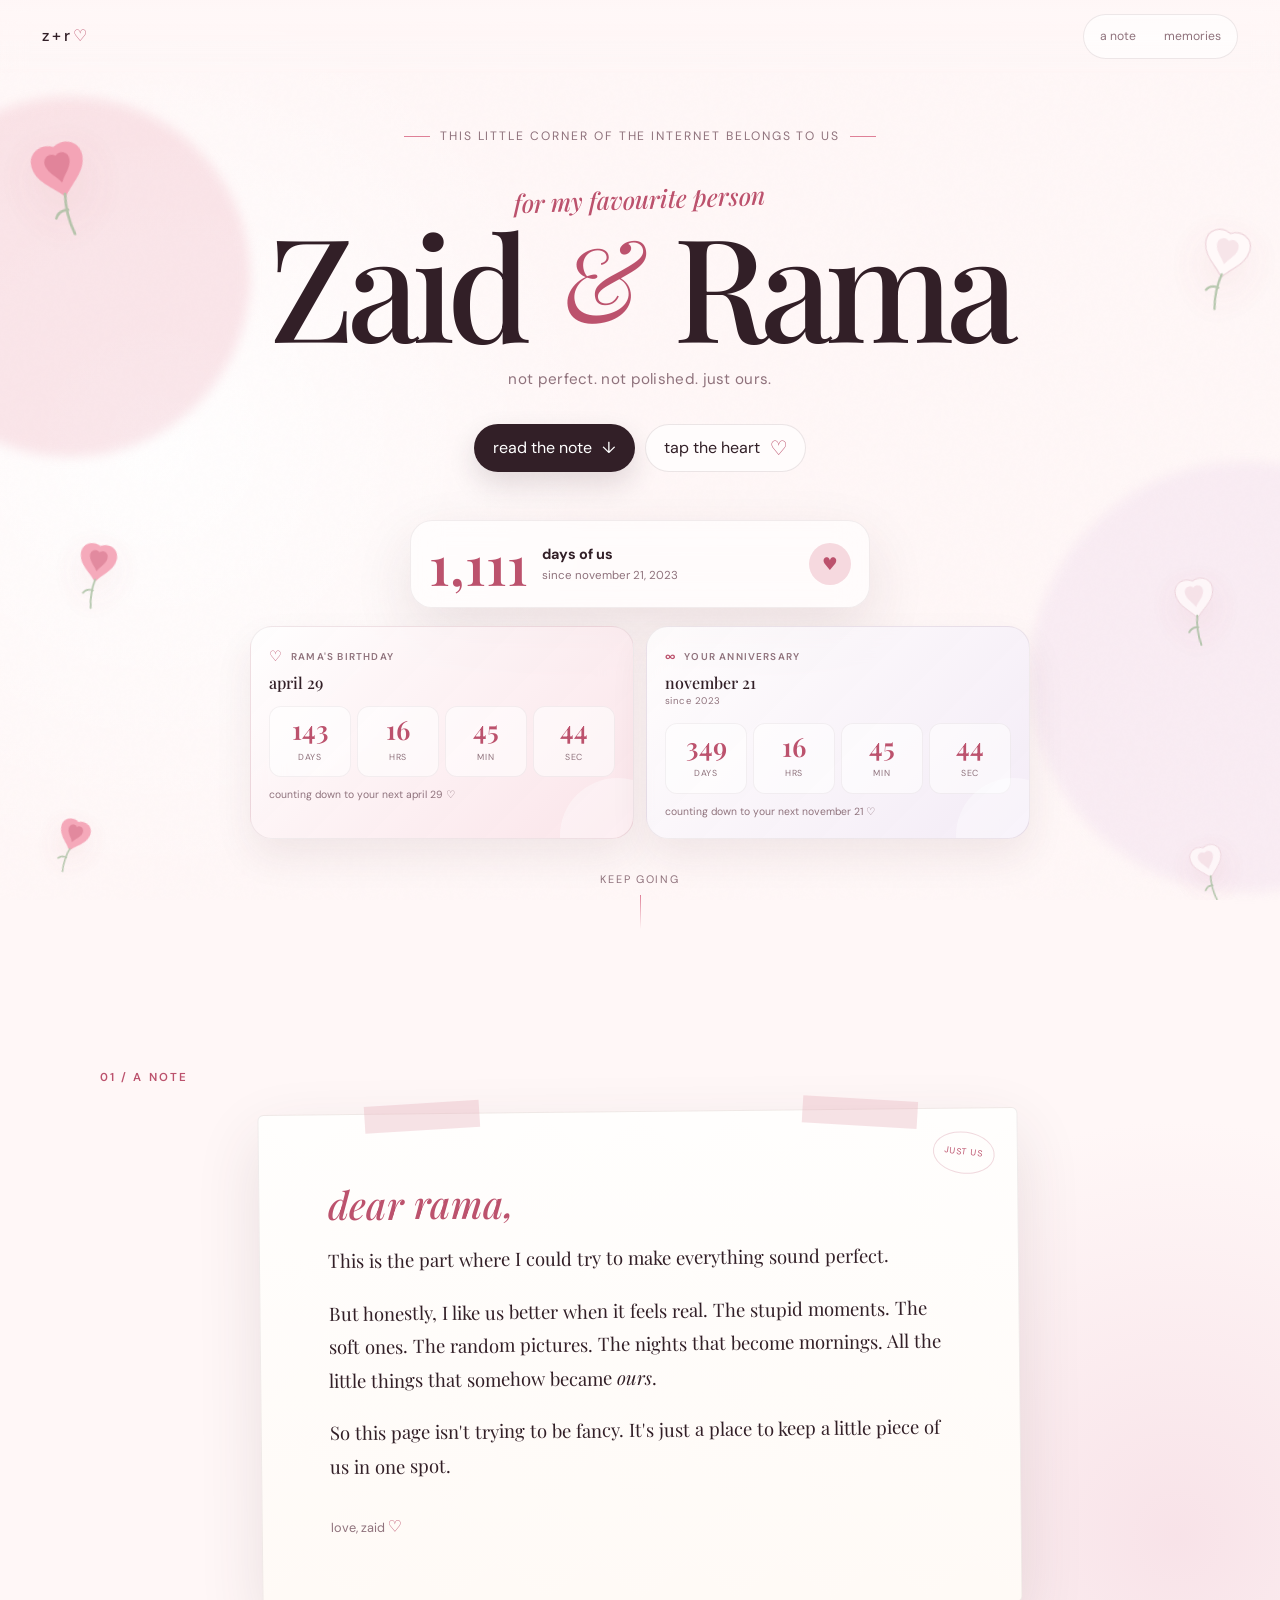
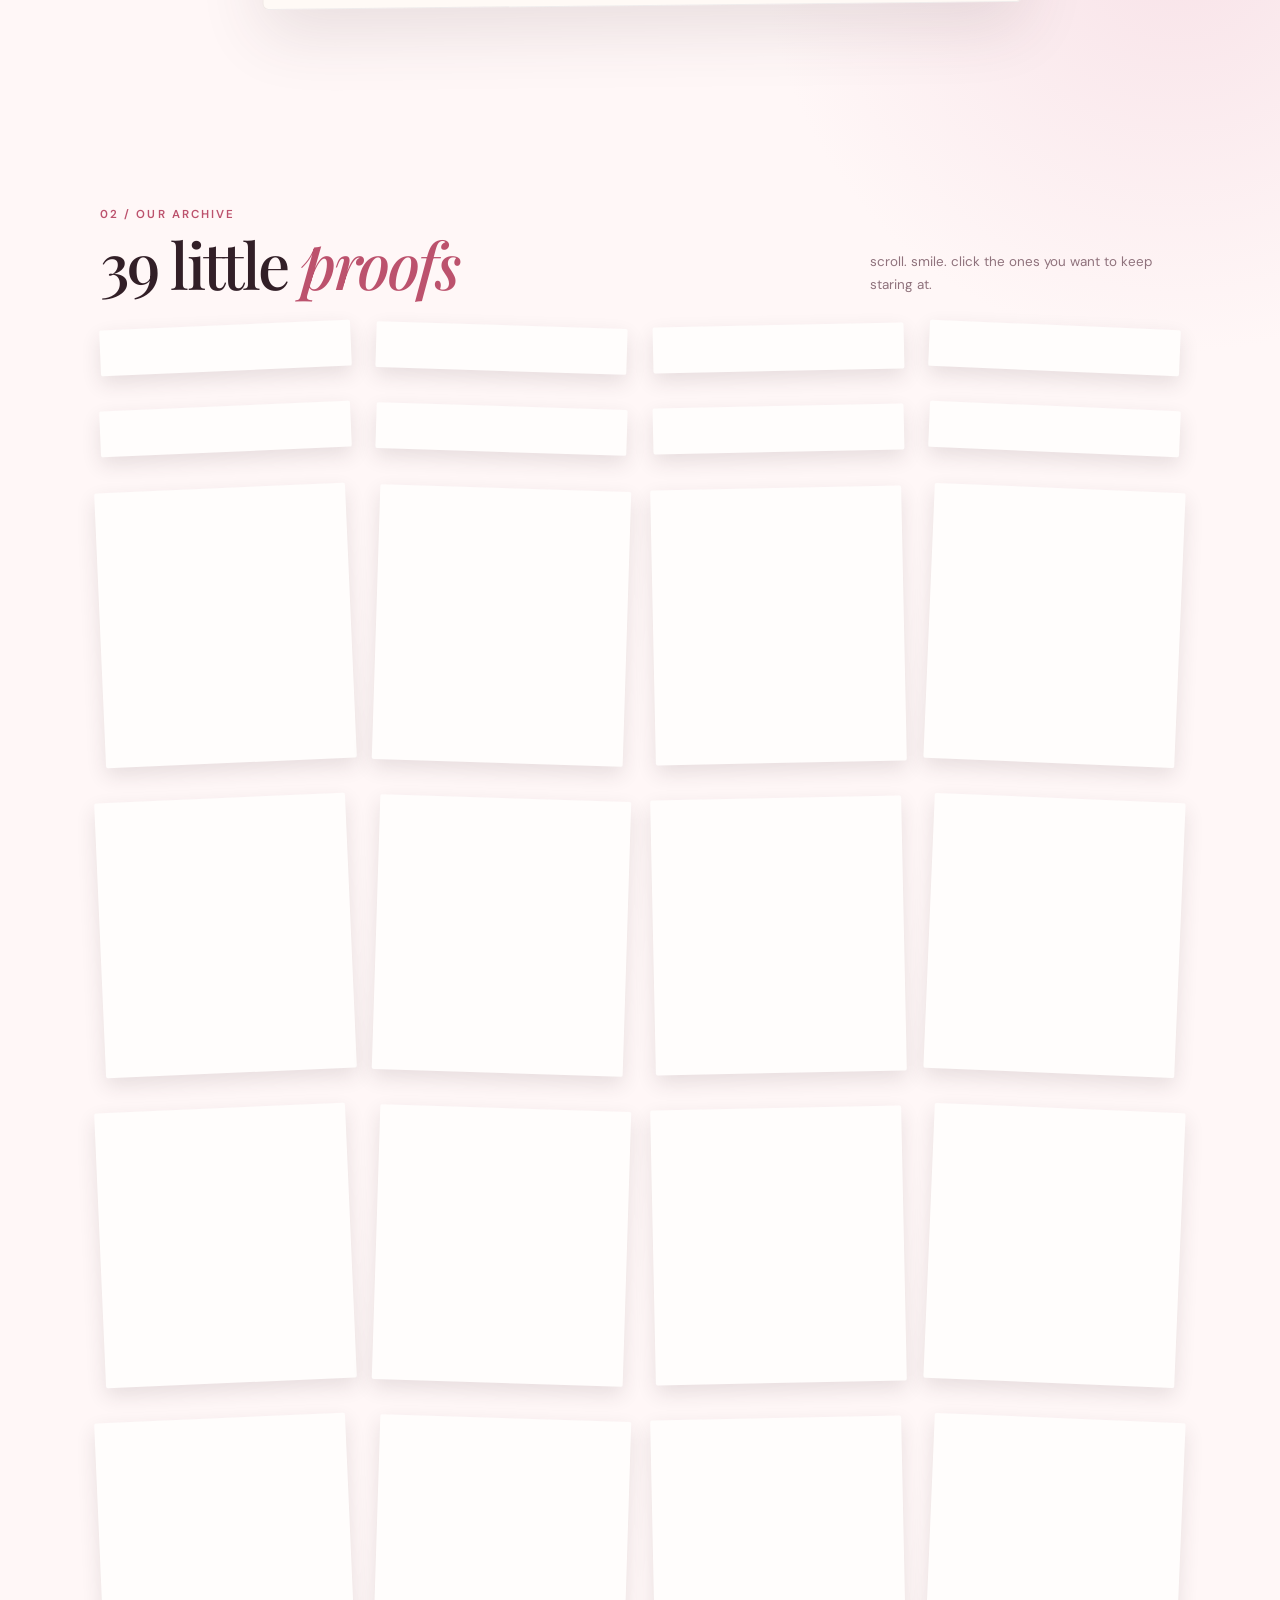
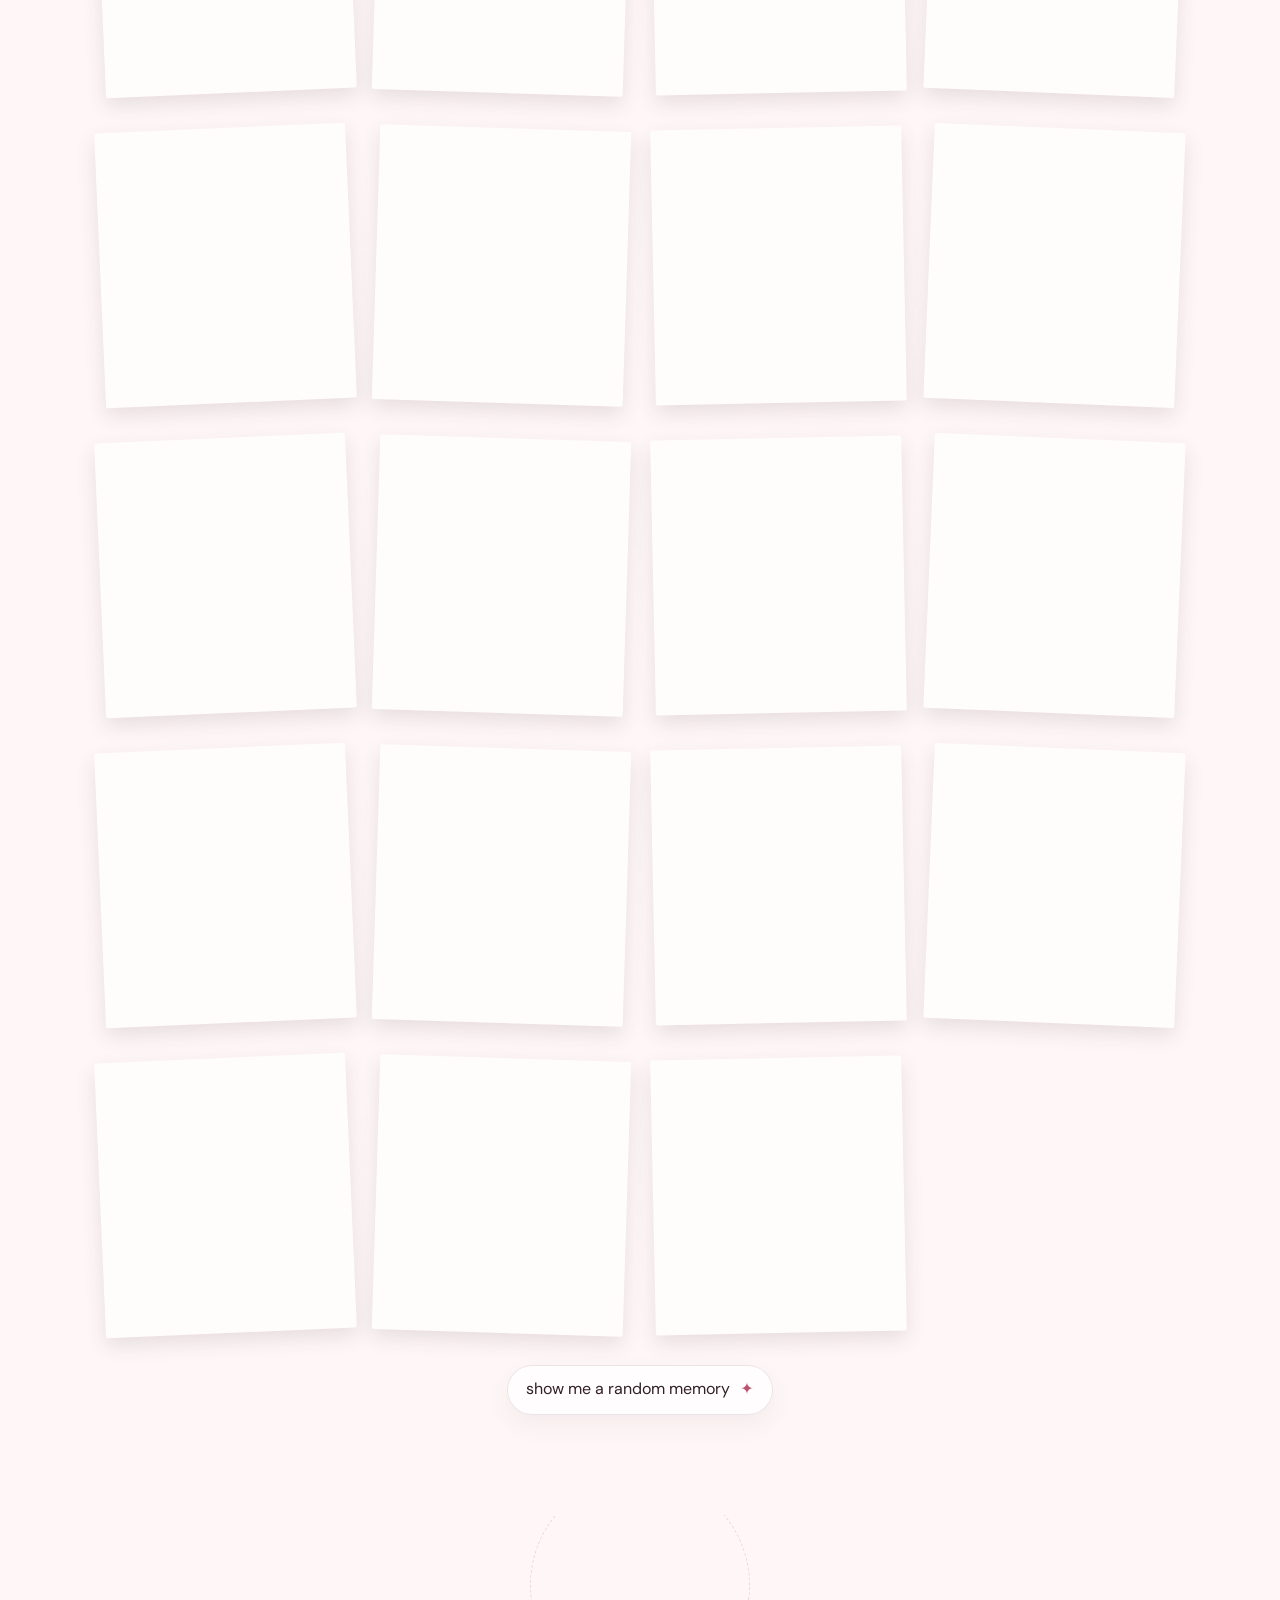
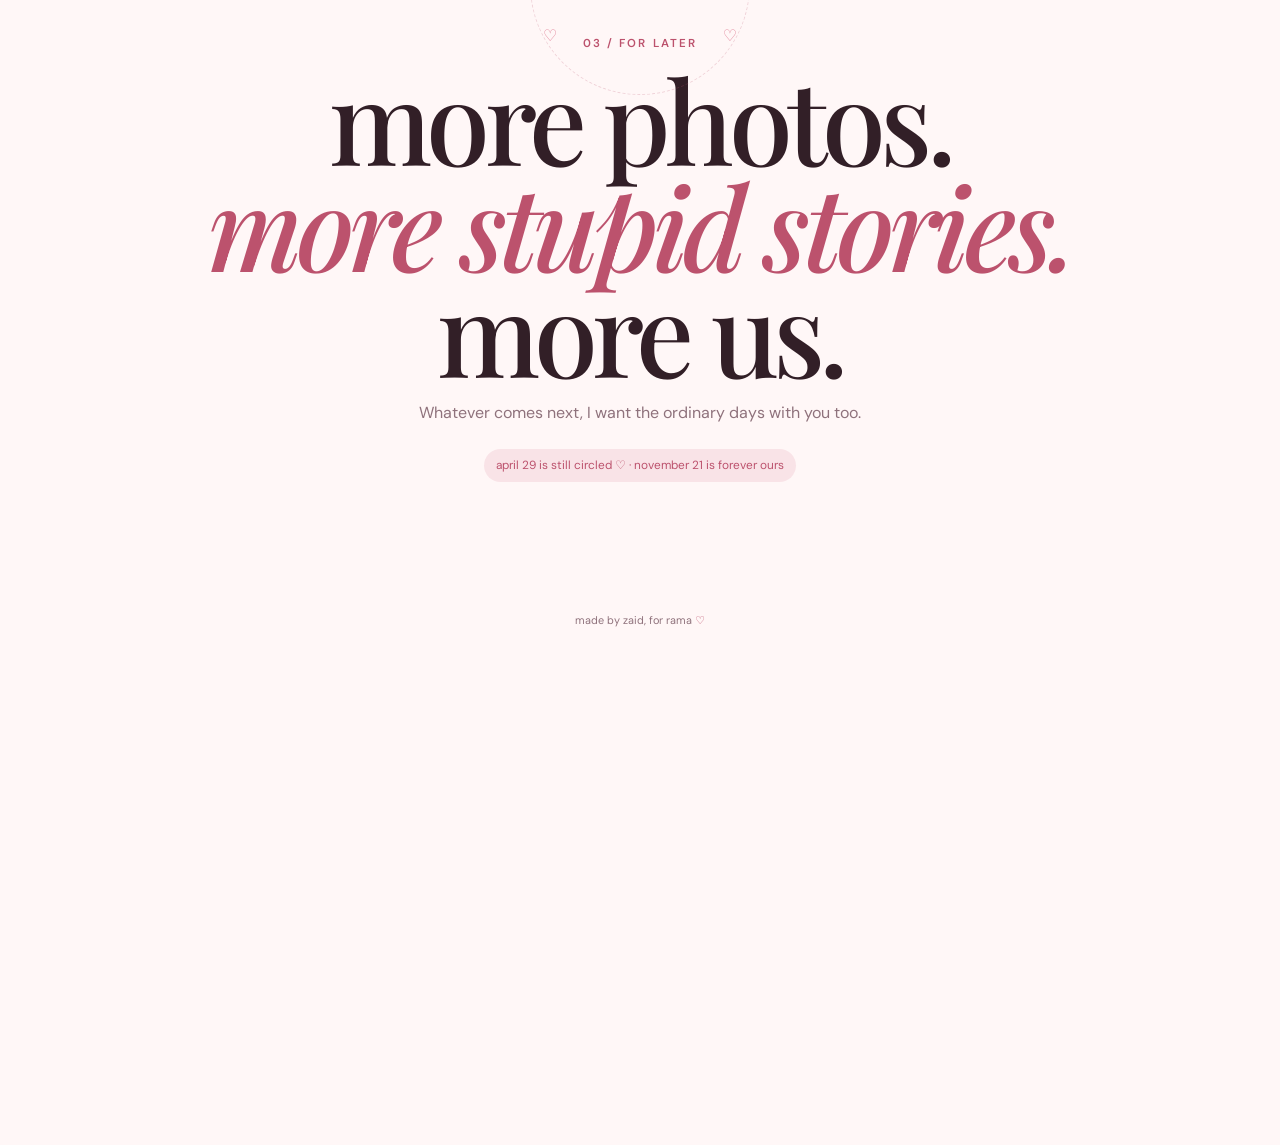
==== commit 652bedbe: "Add files via upload" ====
--- a/index.html
+++ b/index.html
@@ -15,12 +15,20 @@
 <body>
   <div class="noise" aria-hidden="true"></div>
   <div class="floating-hearts" id="floating-hearts" aria-hidden="true"></div>
+  <div class="floral-field" id="floral-field" aria-hidden="true">
+    <div class="rose-float rose-float--pink rose-float--1"><svg viewBox="0 0 100 120"><use href="#rose-pink"></use></svg></div>
+    <div class="rose-float rose-float--white rose-float--2"><svg viewBox="0 0 100 120"><use href="#rose-white"></use></svg></div>
+    <div class="rose-float rose-float--pink rose-float--3"><svg viewBox="0 0 100 120"><use href="#rose-pink"></use></svg></div>
+    <div class="rose-float rose-float--white rose-float--4"><svg viewBox="0 0 100 120"><use href="#rose-white"></use></svg></div>
+    <div class="rose-float rose-float--pink rose-float--5"><svg viewBox="0 0 100 120"><use href="#rose-pink"></use></svg></div>
+    <div class="rose-float rose-float--white rose-float--6"><svg viewBox="0 0 100 120"><use href="#rose-white"></use></svg></div>
+  </div>
+  <div class="sparkle-layer" id="sparkle-layer" aria-hidden="true"></div>
 
   <nav class="topbar">
     <a class="brand" href="#top" aria-label="Back to top">z + r <span>♡</span></a>
     <div class="nav-pill">
       <a href="#letter">a note</a>
-      <a href="#moments">moments</a>
       <a href="#gallery">memories</a>
     </div>
   </nav>
@@ -96,52 +104,11 @@
       </div>
     </section>
 
-    <section class="moments section-shell reveal" id="moments">
-      <div class="section-heading">
-        <div>
-          <div class="section-kicker">02 / little things</div>
-          <h2>the things that make this <em>us</em></h2>
-        </div>
-        <p class="section-side-note">the best memories usually look ordinary from the outside.</p>
-      </div>
-
-      <div class="moment-grid">
-        <article class="moment-card moment-card--rose">
-          <div class="moment-top"><span>01</span><span>♡</span></div>
-          <div class="moment-icon">✿</div>
-          <h3>the beginning</h3>
-          <p>Somewhere between a normal day and everything changing, there was us.</p>
-          <div class="scribble">remember this</div>
-        </article>
-
-        <article class="moment-card moment-card--cream">
-          <div class="moment-top"><span>02</span><span>♡</span></div>
-          <div class="moment-icon">☻</div>
-          <h3>the dumb stuff</h3>
-          <p>The jokes nobody else gets. The faces. The tiny arguments. The screenshots that would be embarrassing to explain.</p>
-          <div class="scribble">our favourite chaos</div>
-        </article>
-
-        <article class="moment-card moment-card--lilac">
-          <div class="moment-top"><span>03</span><span>♡</span></div>
-          <div class="moment-icon">☼</div>
-          <h3>right now</h3>
-          <p>Whatever life looks like today, I still want the ordinary days to have your face in them.</p>
-          <div class="scribble">more of this</div>
-        </article>
-      </div>
-
-      <div class="quote-card">
-        <span class="quote-mark">“</span>
-        <p>i'd still choose the random little moments. every single time.</p>
-        <span class="quote-heart">♡</span>
-      </div>
-    </section>
 
     <section class="gallery section-shell reveal" id="gallery">
       <div class="section-heading gallery-heading">
         <div>
-          <div class="section-kicker">03 / our archive</div>
+          <div class="section-kicker">02 / our archive</div>
           <h2>39 little <em>proofs</em></h2>
         </div>
         <p class="section-side-note">scroll. smile. click the ones you want to keep staring at.</p>
@@ -153,7 +120,7 @@
 
     <section class="closing reveal">
       <div class="closing-orbit" aria-hidden="true"><span>♡</span><span>♡</span><span>♡</span></div>
-      <div class="section-kicker">04 / for later</div>
+      <div class="section-kicker">03 / for later</div>
       <h2>more photos.<br><em>more stupid stories.</em><br>more us.</h2>
       <p>Whatever comes next, I want the ordinary days with you too.</p>
       <div class="closing-date">april 29 is still circled ♡ · november 21 is forever ours</div>
@@ -177,6 +144,22 @@
     <button class="lightbox-nav lightbox-nav--next" id="lightbox-next" type="button" aria-label="Next photo">›</button>
   </div>
 
+  <svg class="svg-defs" width="0" height="0" aria-hidden="true">
+    <defs>
+      <g id="rose-pink">
+        <path d="M50 12 C36 4 19 13 21 30 C23 48 40 56 50 70 C60 56 77 48 79 30 C81 13 64 4 50 12Z" fill="#f28fa6"/>
+        <path d="M50 22 C44 16 34 21 36 31 C38 40 46 45 50 53 C54 45 62 40 64 31 C66 21 56 16 50 22Z" fill="#d96580"/>
+        <path d="M50 66 Q45 88 50 112" stroke="#9fb897" stroke-width="3" fill="none" stroke-linecap="round"/>
+        <path d="M49 84 Q39 82 34 90" stroke="#9fb897" stroke-width="3" fill="none" stroke-linecap="round"/>
+      </g>
+      <g id="rose-white">
+        <path d="M50 12 C36 4 19 13 21 30 C23 48 40 56 50 70 C60 56 77 48 79 30 C81 13 64 4 50 12Z" fill="#fffafa" stroke="#e8c8d1" stroke-width="1.5"/>
+        <path d="M50 22 C44 16 34 21 36 31 C38 40 46 45 50 53 C54 45 62 40 64 31 C66 21 56 16 50 22Z" fill="#f5dfe5"/>
+        <path d="M50 66 Q45 88 50 112" stroke="#9fb897" stroke-width="3" fill="none" stroke-linecap="round"/>
+        <path d="M49 84 Q39 82 34 90" stroke="#9fb897" stroke-width="3" fill="none" stroke-linecap="round"/>
+      </g>
+    </defs>
+  </svg>
   <script src="script.js"></script>
 </body>
 </html>
--- a/style.css
+++ b/style.css
@@ -416,3 +416,123 @@
   .lightbox-nav--prev { left:8px; }
   .lightbox-nav--next { right:8px; }
 }
+
+/* ---------- romantic atmosphere ---------- */
+.floral-field,
+.sparkle-layer { position: fixed; inset: 0; pointer-events: none; overflow: hidden; }
+.floral-field { z-index: 4; }
+.sparkle-layer { z-index: 3; }
+
+.rose-float {
+  position: absolute;
+  width: clamp(52px, 7vw, 95px);
+  opacity: .75;
+  filter: drop-shadow(0 16px 24px rgba(188,82,109,.14));
+  animation: roseSway 7s ease-in-out infinite;
+}
+.rose-float svg { width: 100%; height: auto; display: block; }
+.rose-float--1 { left: 1.5vw; top: 15vh; transform: rotate(-14deg); animation-delay: -1s; }
+.rose-float--2 { right: 1vw; top: 24vh; transform: rotate(12deg) scale(.86); animation-delay: -4s; }
+.rose-float--3 { left: 4vw; top: 58vh; transform: rotate(9deg) scale(.7); animation-delay: -2.5s; }
+.rose-float--4 { right: 3vw; top: 62vh; transform: rotate(-8deg) scale(.72); animation-delay: -5s; }
+.rose-float--5 { left: 2vw; top: 88vh; transform: rotate(18deg) scale(.58); animation-delay: -3s; }
+.rose-float--6 { right: 2vw; top: 91vh; transform: rotate(-15deg) scale(.6); animation-delay: -6s; }
+
+.sparkle {
+  position: absolute;
+  color: rgba(220, 104, 132, .42);
+  font-size: var(--size, 9px);
+  animation: sparkleDrift 3.2s ease-out var(--delay, 0s) forwards;
+  text-shadow: 0 0 12px rgba(239, 168, 184, .55);
+}
+
+.hero-glow {
+  animation: glowBreathe 6s ease-in-out infinite;
+}
+.hero-glow--two { animation-delay: -2.7s; }
+.days-heart {
+  animation: softBeat 2.2s ease-in-out infinite;
+  box-shadow: 0 0 0 0 rgba(223,128,151,.18);
+}
+.countdown-card {
+  animation: floatCard 5.5s ease-in-out infinite;
+}
+.countdown-card:nth-child(2) { animation-delay: -2.1s; }
+.letter-card {
+  animation: paperFloat 7s ease-in-out infinite;
+}
+.media-item {
+  animation: photoFloat 5.2s ease-in-out infinite;
+  animation-delay: calc((var(--i, 0) % 7) * -0.45s);
+}
+.media-item:nth-child(3n) { animation-delay: -1.7s; }
+.media-item:nth-child(4n) { animation-delay: -3.1s; }
+.memory-button { animation: buttonGlow 3.4s ease-in-out infinite; }
+
+.heart-float--ambient {
+  animation-name: ambientRise;
+  animation-timing-function: cubic-bezier(.2,.72,.25,1);
+}
+
+@keyframes roseSway {
+  0%,100% { margin-top: 0; transform: translate3d(0,0,0) rotate(-4deg); }
+  50% { margin-top: 10px; transform: translate3d(5px,-6px,0) rotate(5deg); }
+}
+@keyframes glowBreathe {
+  0%,100% { opacity: .72; transform: scale(1); }
+  50% { opacity: 1; transform: scale(1.07); }
+}
+@keyframes softBeat {
+  0%,100% { transform: scale(1); box-shadow: 0 0 0 0 rgba(223,128,151,0); }
+  50% { transform: scale(1.08); box-shadow: 0 0 0 11px rgba(223,128,151,.08); }
+}
+@keyframes floatCard {
+  0%,100% { transform: translateY(0); }
+  50% { transform: translateY(-4px); }
+}
+@keyframes paperFloat {
+  0%,100% { transform: rotate(-.6deg) translateY(0); }
+  50% { transform: rotate(.1deg) translateY(-4px); }
+}
+@keyframes photoFloat {
+  0%,100% { margin-top: 0; }
+  50% { margin-top: -4px; }
+}
+@keyframes buttonGlow {
+  0%,100% { box-shadow: 0 10px 24px rgba(60,35,43,.06); }
+  50% { box-shadow: 0 12px 30px rgba(188,82,109,.18); }
+}
+@keyframes sparkleDrift {
+  0% { opacity: 0; transform: translateY(18px) scale(.6) rotate(0deg); }
+  25% { opacity: .8; }
+  100% { opacity: 0; transform: translateY(-55px) scale(1.25) rotate(90deg); }
+}
+@keyframes ambientRise {
+  0% { opacity: 0; transform: translate3d(0,0,0) scale(.55) rotate(-8deg); }
+  12% { opacity: .8; }
+  100% { opacity: 0; transform: translate3d(var(--drift), -82vh, 0) scale(1.3) rotate(18deg); }
+}
+
+@media (max-width: 800px) {
+  .floral-field { opacity: .8; }
+  .rose-float { width: 50px; }
+  .rose-float--1 { left: -10px; top: 16vh; }
+  .rose-float--2 { right: -8px; top: 28vh; }
+  .rose-float--3 { left: -8px; top: 60vh; }
+  .rose-float--4 { right: -10px; top: 67vh; }
+  .rose-float--5, .rose-float--6 { display: none; }
+  .media-item { animation-duration: 6.4s; }
+}
+
+@media (prefers-reduced-motion: reduce) {
+  .rose-float,
+  .sparkle,
+  .hero-glow,
+  .days-heart,
+  .countdown-card,
+  .letter-card,
+  .media-item,
+  .memory-button { animation: none !important; }
+  .floral-field,
+  .sparkle-layer { display: none; }
+}
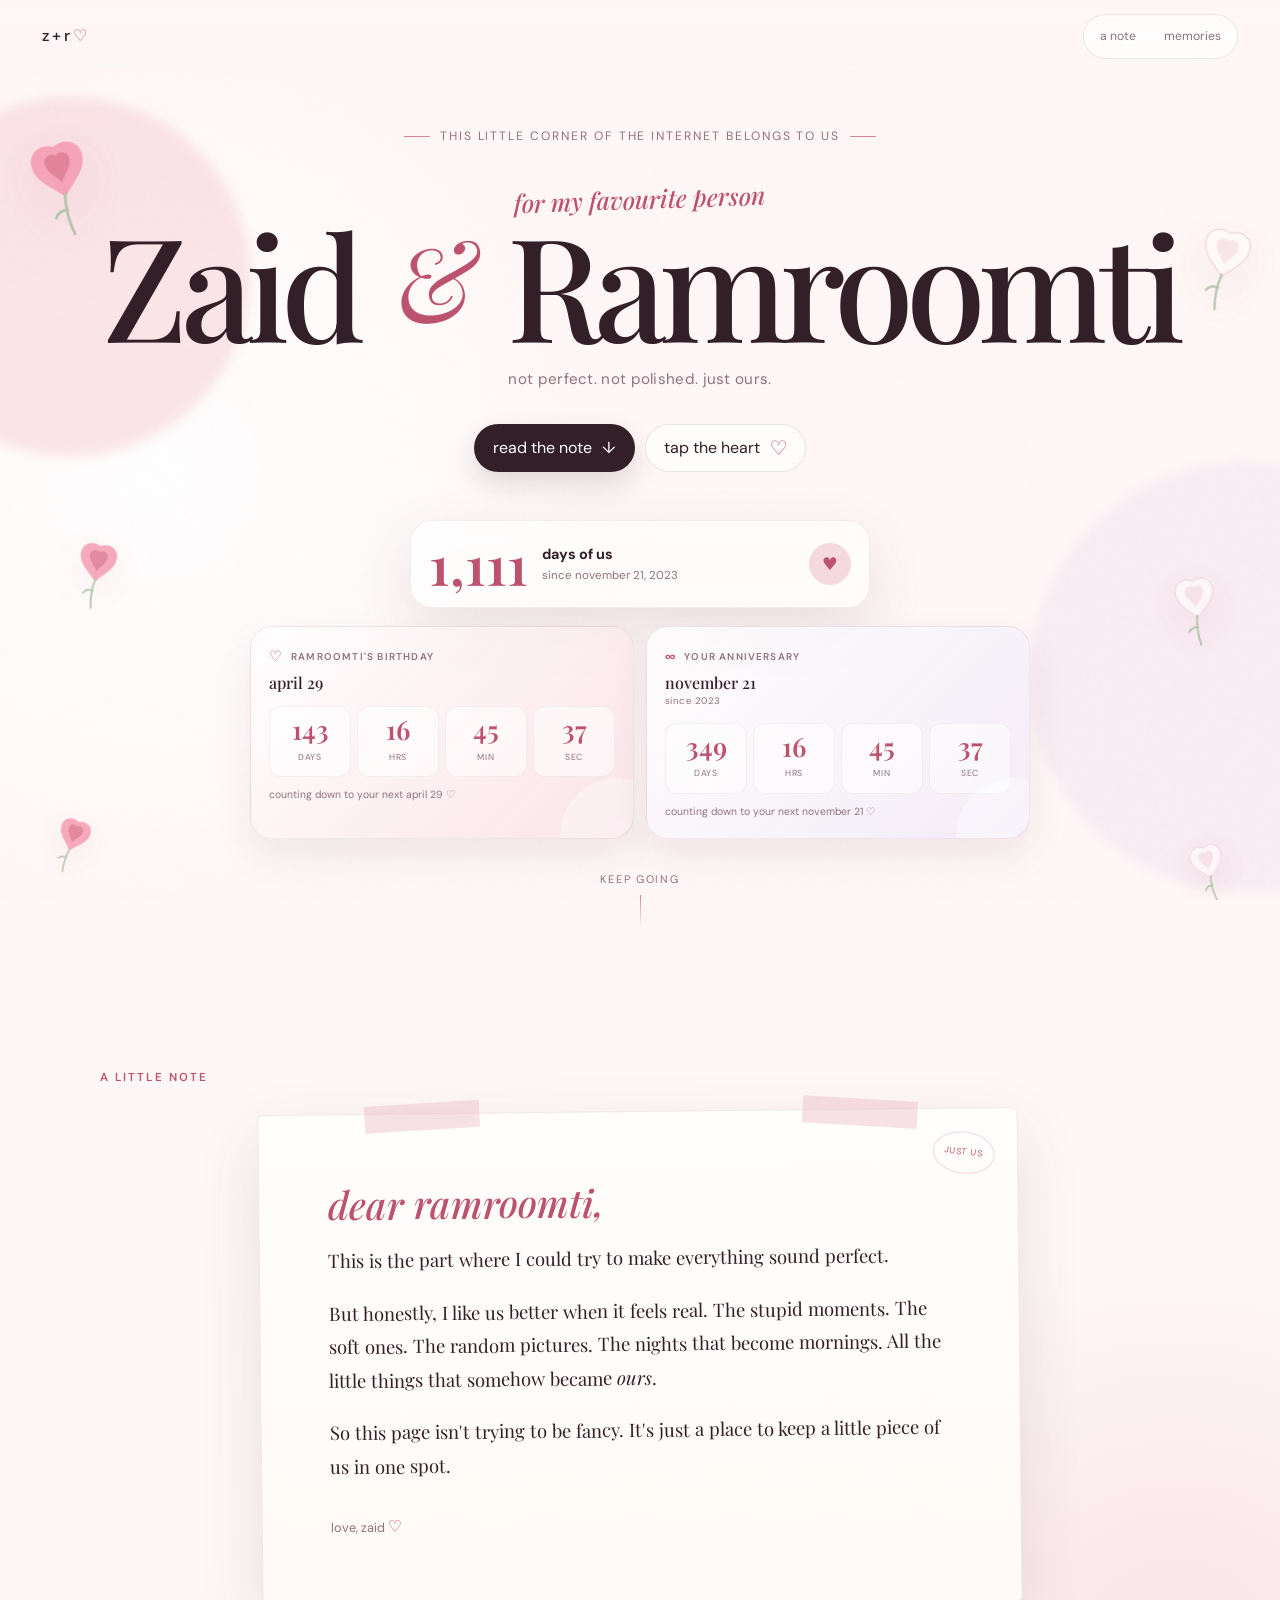
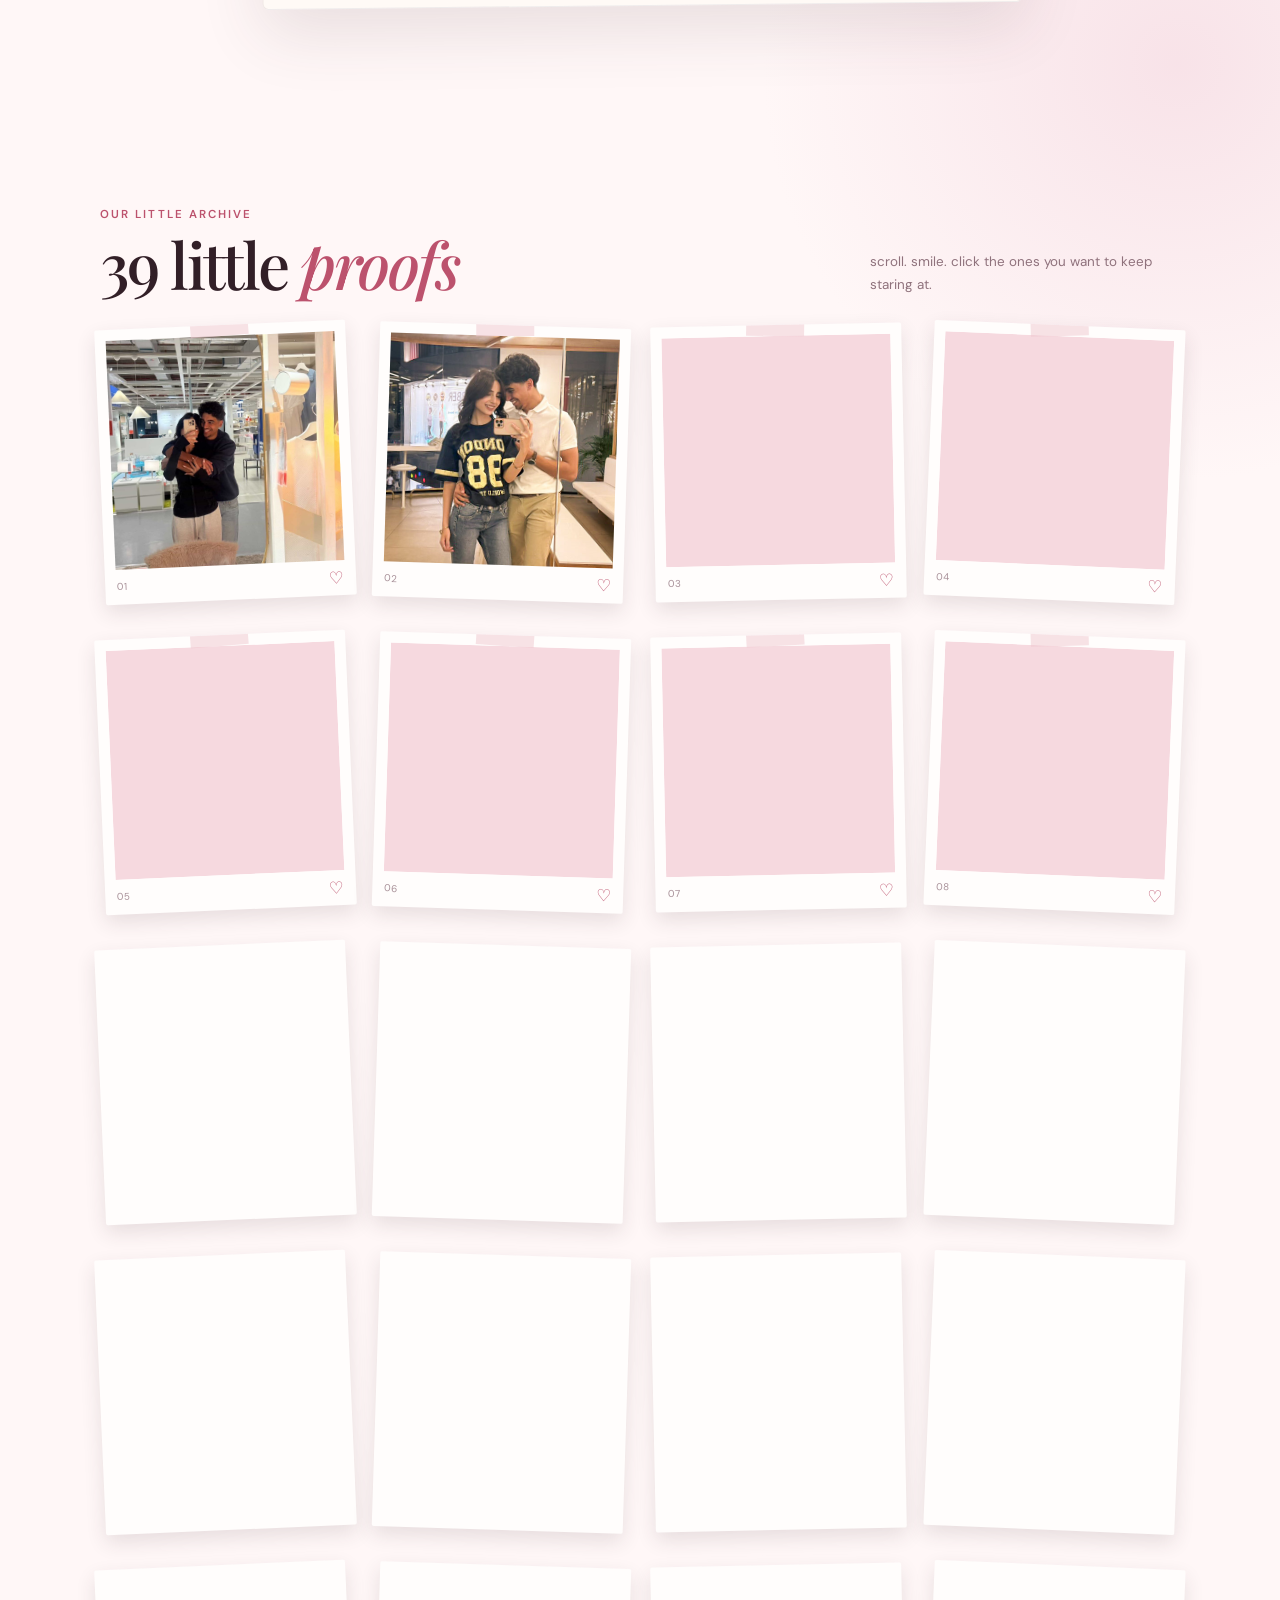
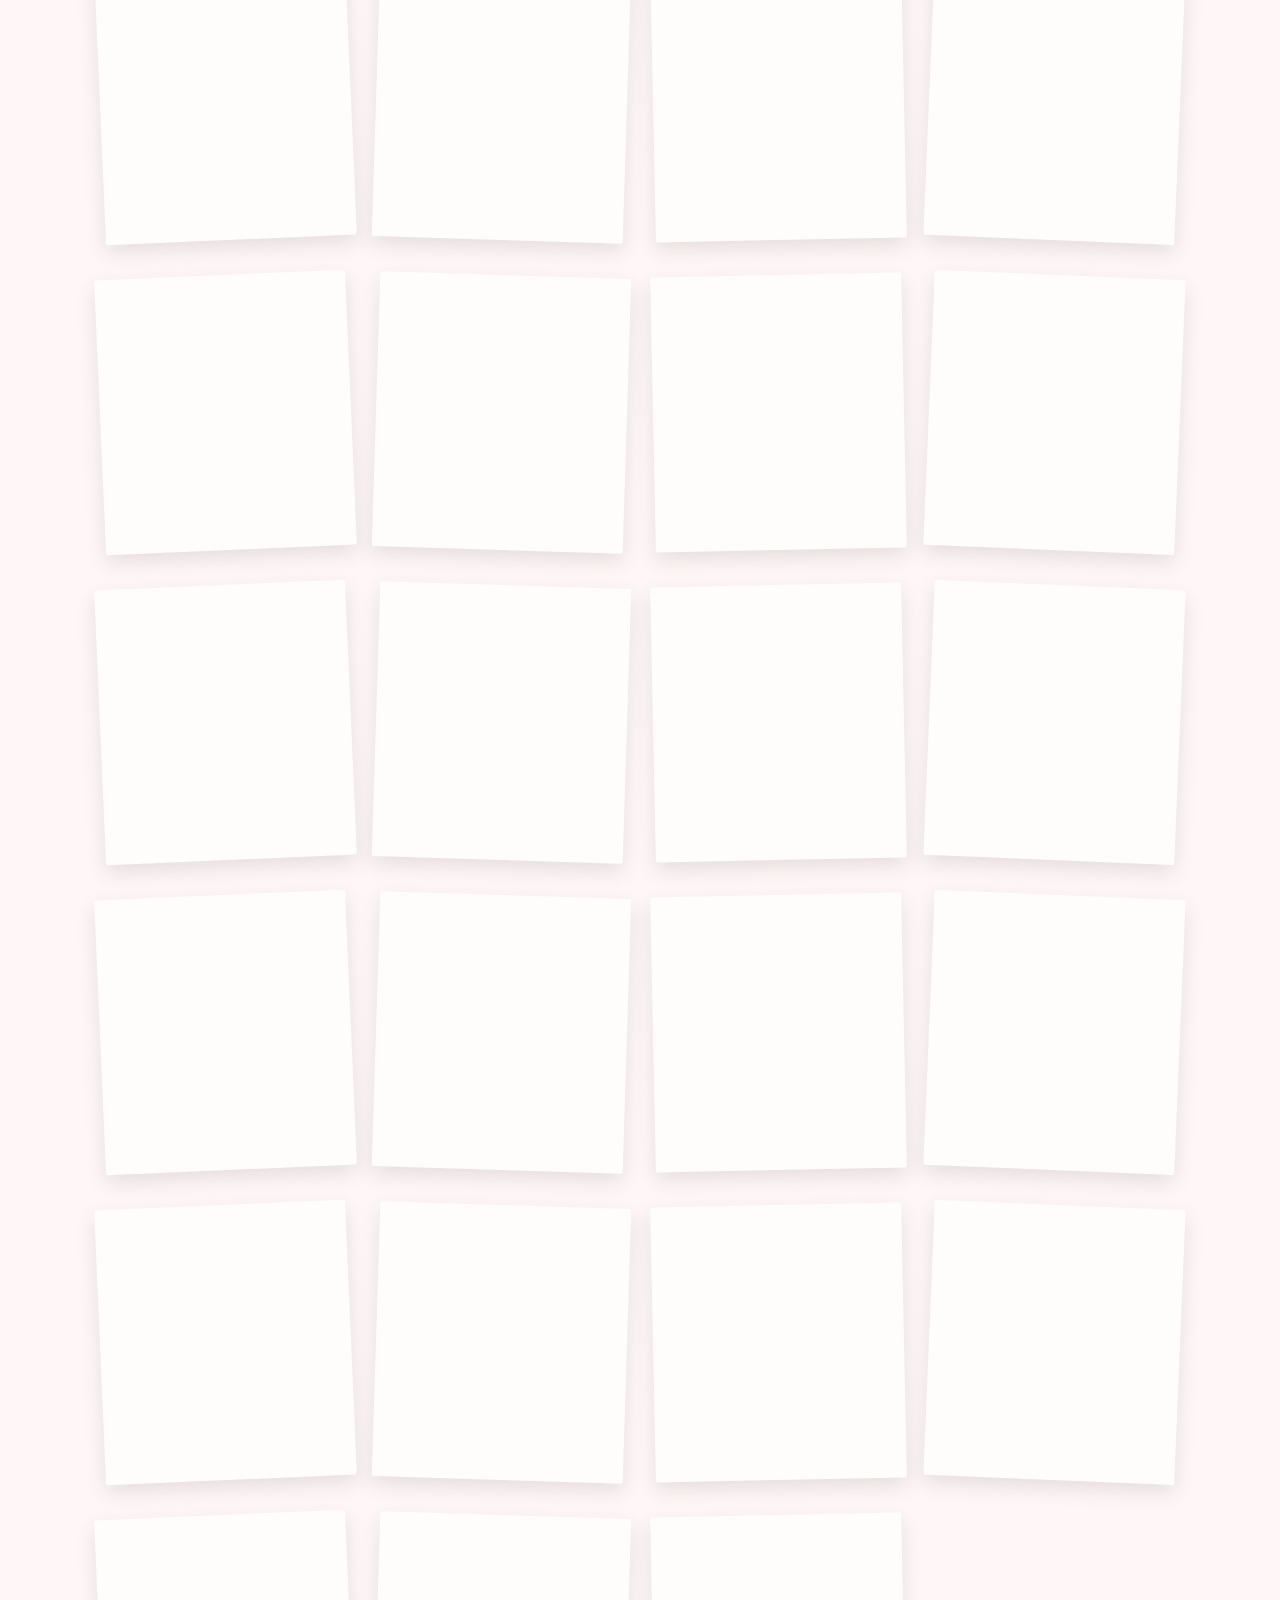
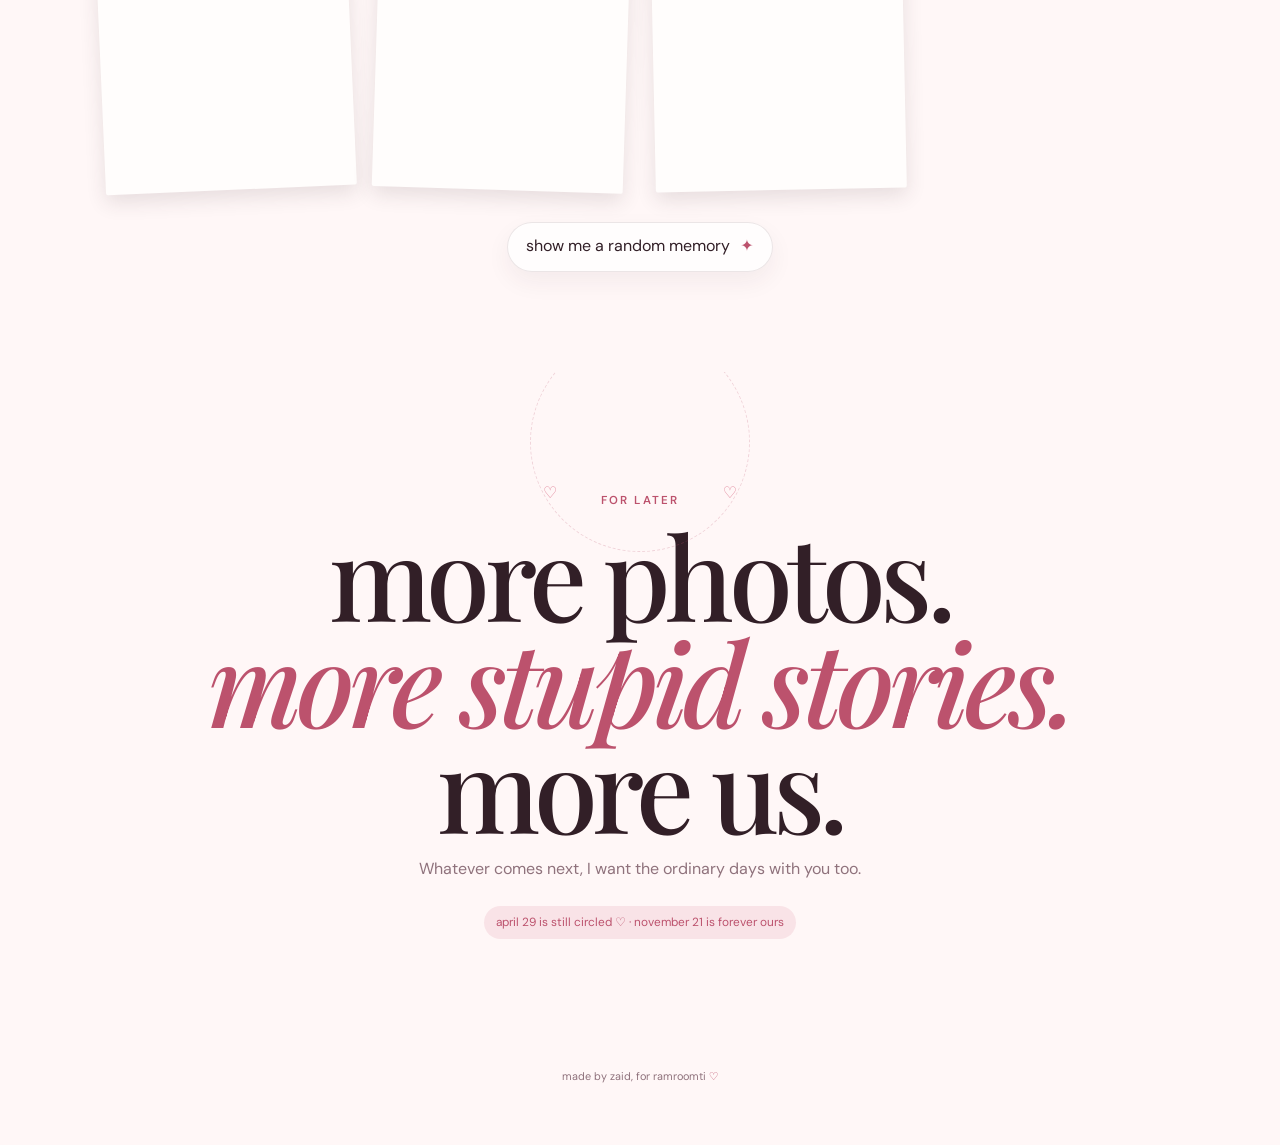
==== commit 53ceb33e: "Add files via upload" ====
--- a/index.html
+++ b/index.html
@@ -6,7 +6,7 @@
   <meta name="theme-color" content="#fff7f7">
   <meta name="apple-mobile-web-app-capable" content="yes">
   <meta name="apple-mobile-web-app-status-bar-style" content="default">
-  <title>Zaid &amp; Rama ♡</title>
+  <title>Zaid &amp; Ramroomti ♡</title>
   <link rel="preconnect" href="https://fonts.googleapis.com">
   <link rel="preconnect" href="https://fonts.gstatic.com" crossorigin>
   <link href="https://fonts.googleapis.com/css2?family=DM+Sans:wght@400;500;600&family=Playfair+Display:ital,wght@0,400;0,500;0,600;1,400;1,500;1,600&display=swap" rel="stylesheet">
@@ -39,7 +39,7 @@
     <div class="hero-inner reveal">
       <div class="eyebrow"><span></span> this little corner of the internet belongs to us <span></span></div>
       <p class="hero-script">for my favourite person</p>
-      <h1 class="hero-title"><span>Zaid</span><i>&amp;</i><span>Rama</span></h1>
+      <h1 class="hero-title"><span>Zaid</span><i>&amp;</i><span>Ramroomti</span></h1>
       <p class="hero-subtitle">not perfect. not polished. just ours.</p>
 
       <div class="hero-actions">
@@ -58,7 +58,7 @@
 
       <div class="countdown-grid reveal" id="countdowns">
         <article class="countdown-card countdown-card--birthday">
-          <div class="countdown-label"><span>♡</span> rama's birthday</div>
+          <div class="countdown-label"><span>♡</span> ramroomti's birthday</div>
           <div class="countdown-date">april 29</div>
           <div class="countdown-values" data-countdown="birthday">
             <div><strong id="birthday-days">0</strong><span>days</span></div>
@@ -89,12 +89,12 @@
 
   <main>
     <section class="letter section-shell reveal" id="letter">
-      <div class="section-kicker">01 / a note</div>
+      <div class="section-kicker">a little note</div>
       <div class="letter-card">
         <div class="paper-tape tape-left" aria-hidden="true"></div>
         <div class="paper-tape tape-right" aria-hidden="true"></div>
         <div class="tiny-stamp">just us</div>
-        <p class="letter-script">dear rama,</p>
+        <p class="letter-script">dear ramroomti,</p>
         <div class="letter-copy">
           <p>This is the part where I could try to make everything sound perfect.</p>
           <p>But honestly, I like us better when it feels real. The stupid moments. The soft ones. The random pictures. The nights that become mornings. All the little things that somehow became <em>ours</em>.</p>
@@ -108,7 +108,7 @@
     <section class="gallery section-shell reveal" id="gallery">
       <div class="section-heading gallery-heading">
         <div>
-          <div class="section-kicker">02 / our archive</div>
+          <div class="section-kicker">our little archive</div>
           <h2>39 little <em>proofs</em></h2>
         </div>
         <p class="section-side-note">scroll. smile. click the ones you want to keep staring at.</p>
@@ -120,7 +120,7 @@
 
     <section class="closing reveal">
       <div class="closing-orbit" aria-hidden="true"><span>♡</span><span>♡</span><span>♡</span></div>
-      <div class="section-kicker">03 / for later</div>
+      <div class="section-kicker">for later</div>
       <h2>more photos.<br><em>more stupid stories.</em><br>more us.</h2>
       <p>Whatever comes next, I want the ordinary days with you too.</p>
       <div class="closing-date">april 29 is still circled ♡ · november 21 is forever ours</div>
@@ -128,7 +128,7 @@
   </main>
 
   <footer>
-    <p>made by zaid, for rama <span>♡</span></p>
+    <p>made by zaid, for ramroomti <span>♡</span></p>
   </footer>
 
   <div class="toast" id="toast" role="status" aria-live="polite"></div>
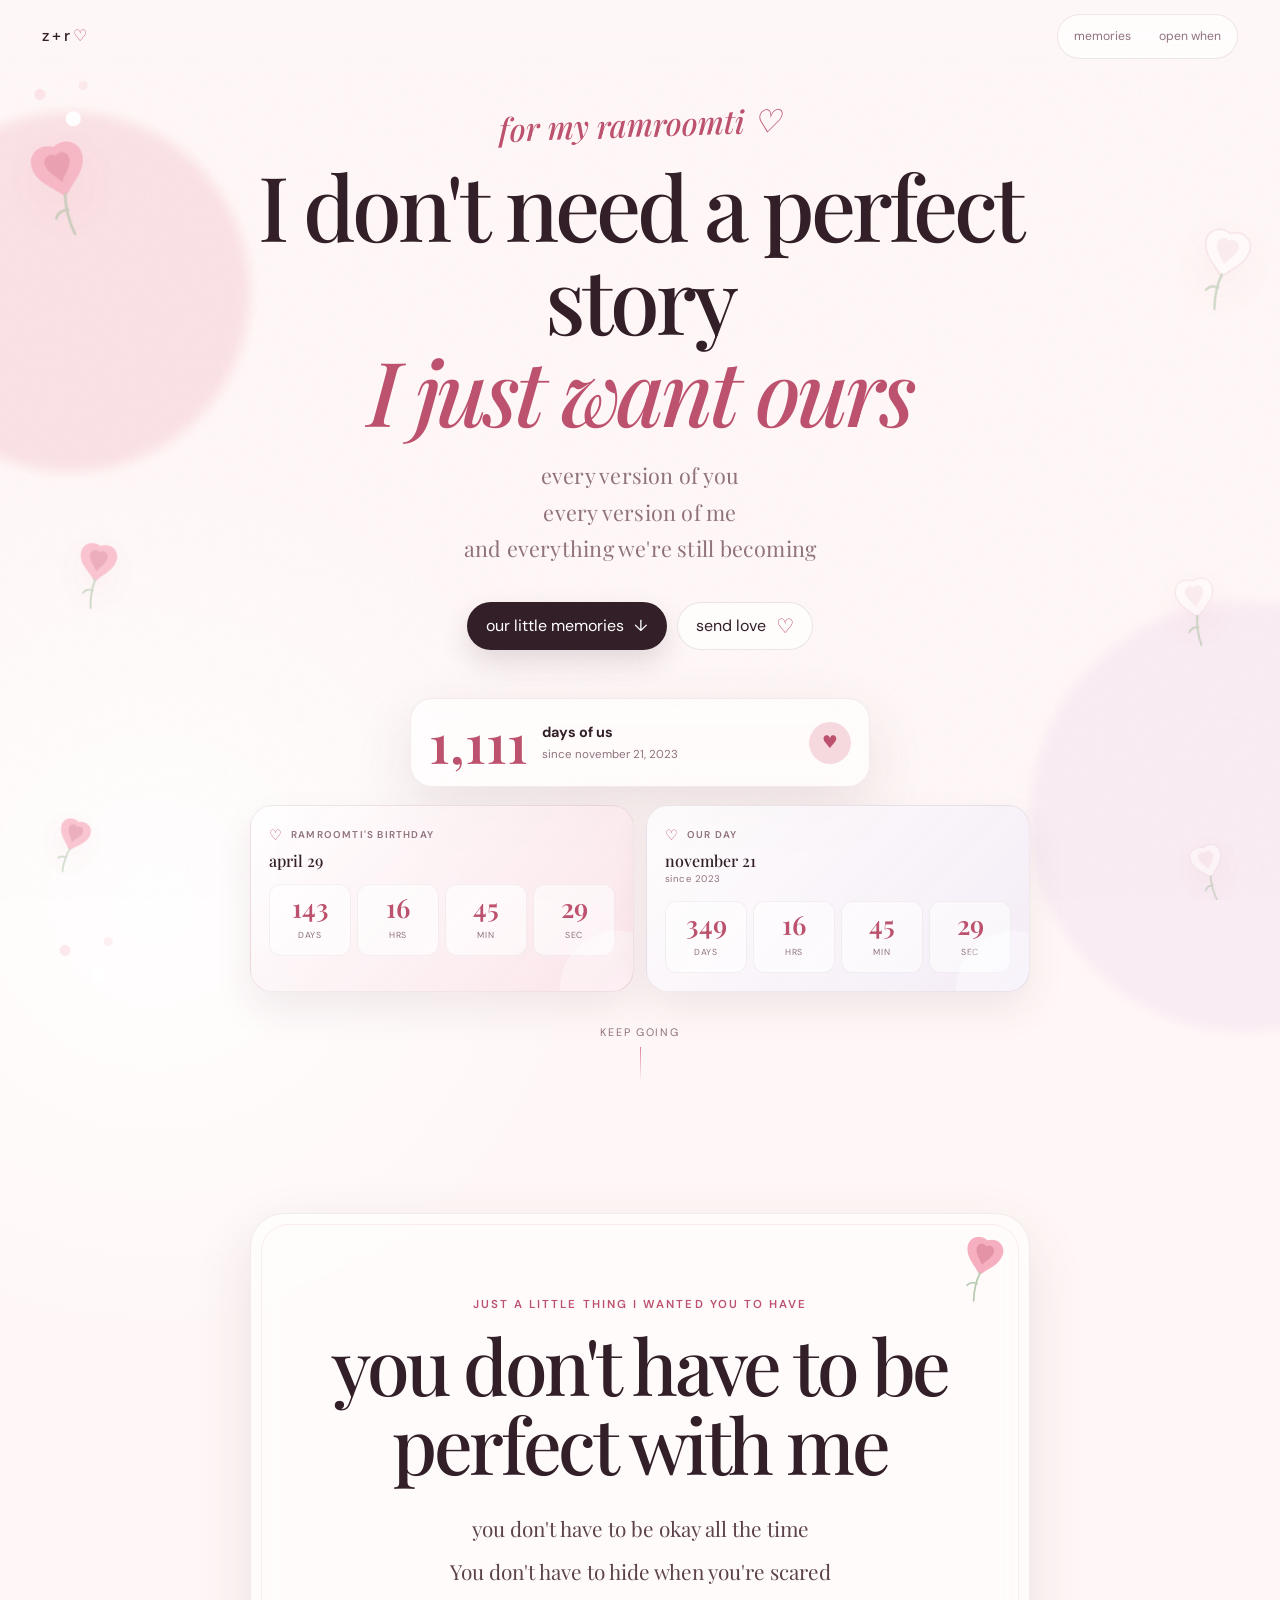
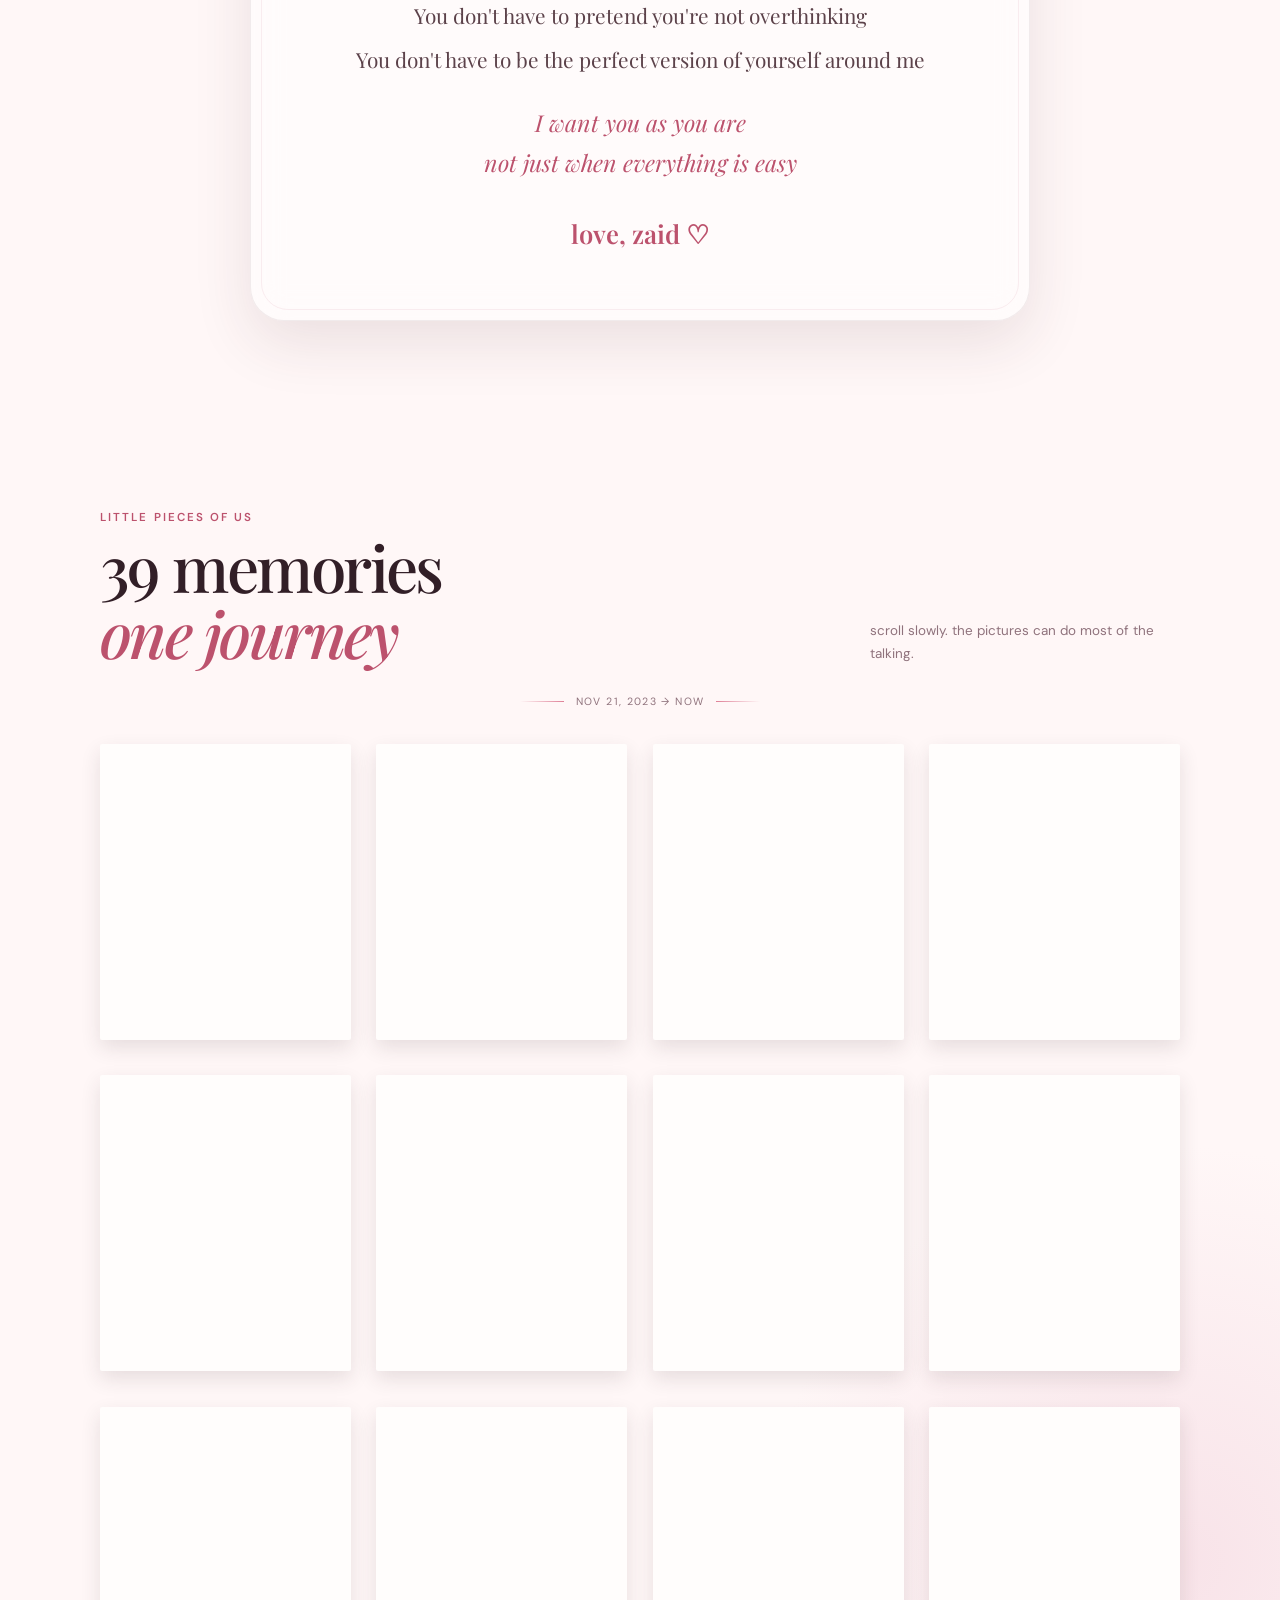
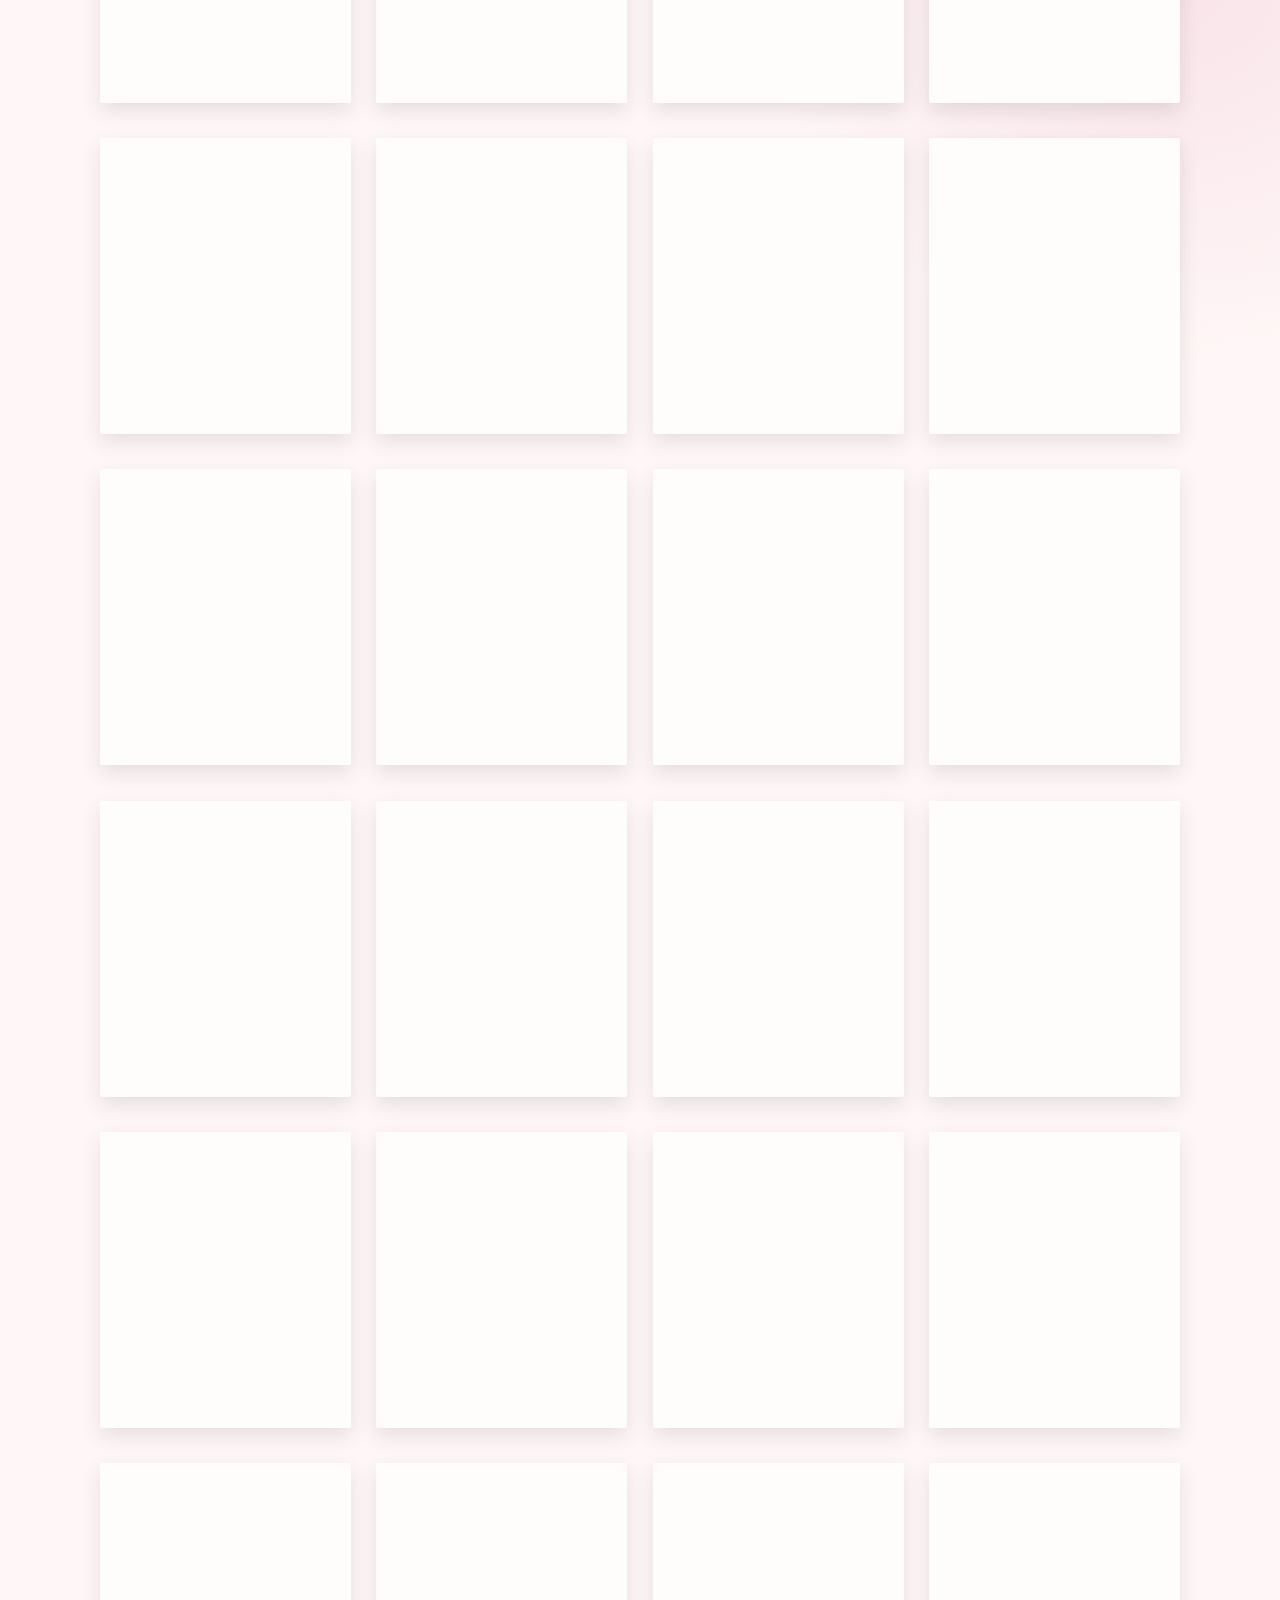
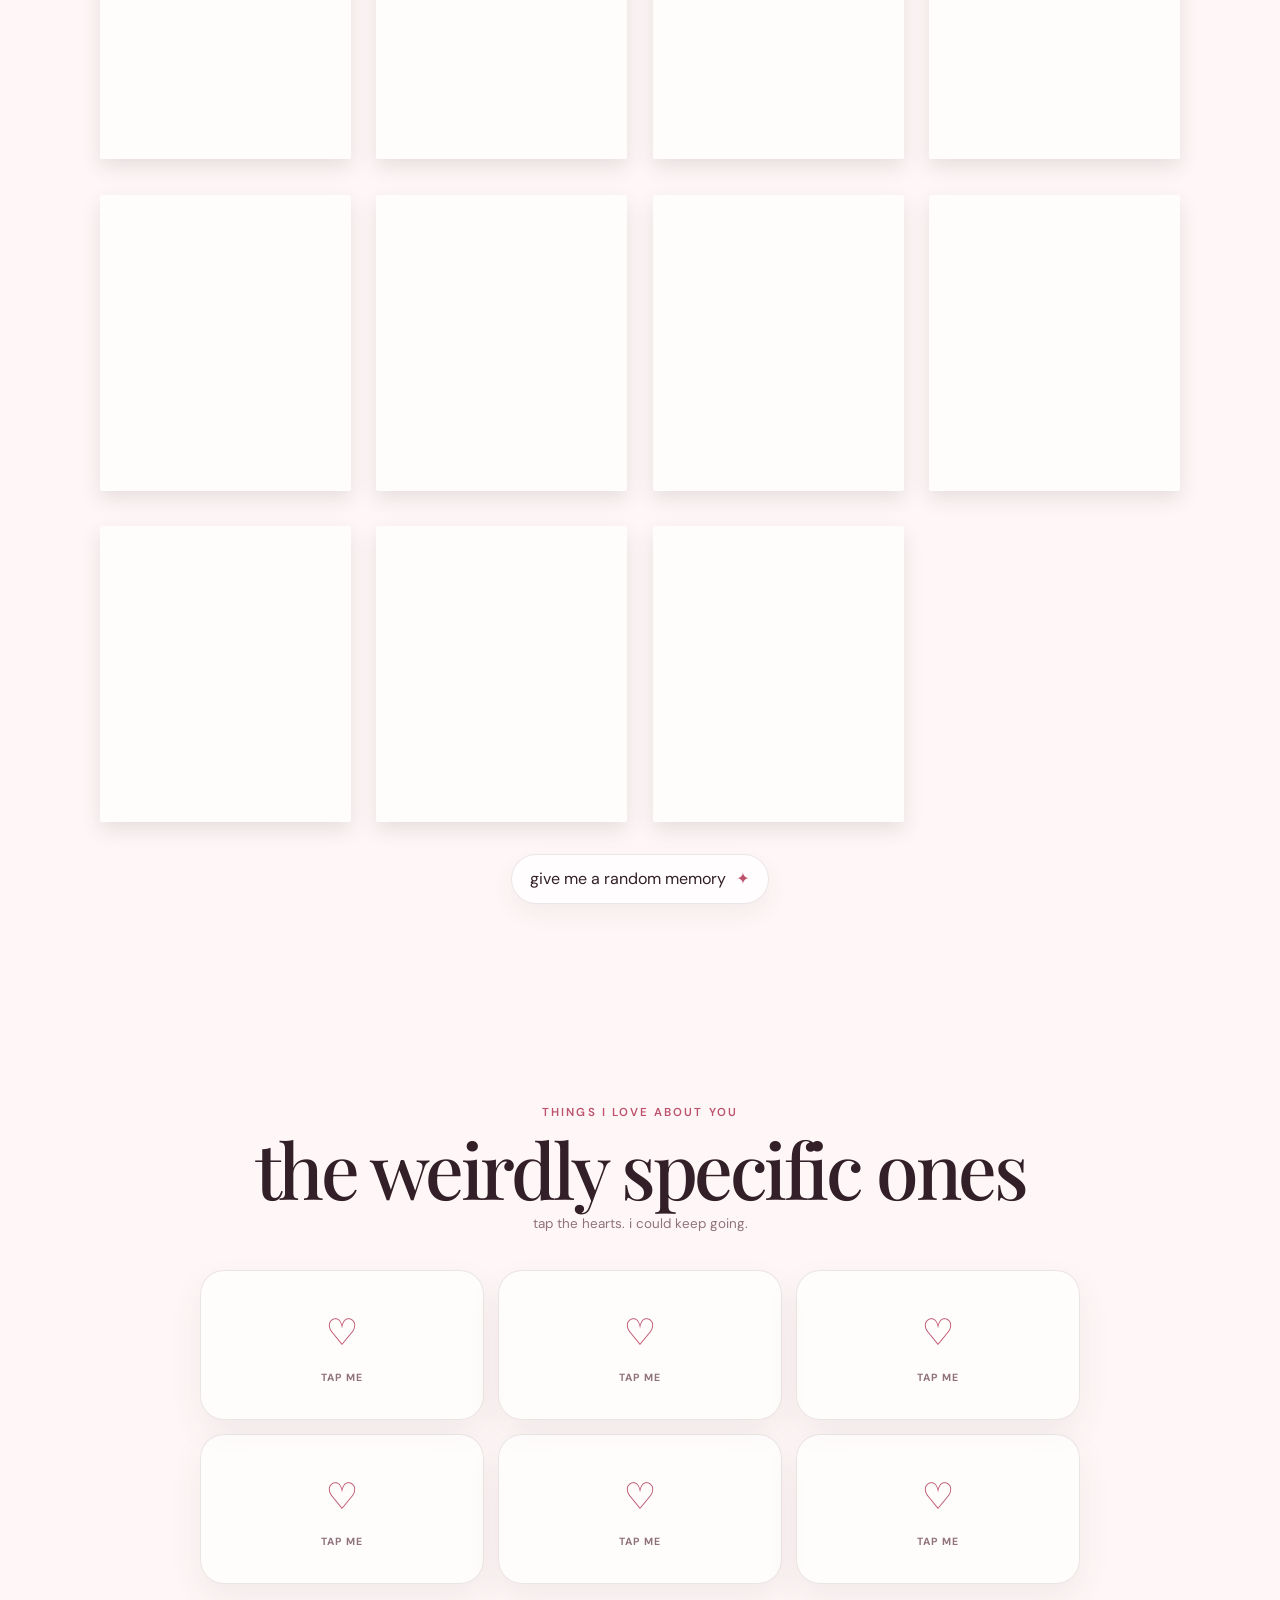
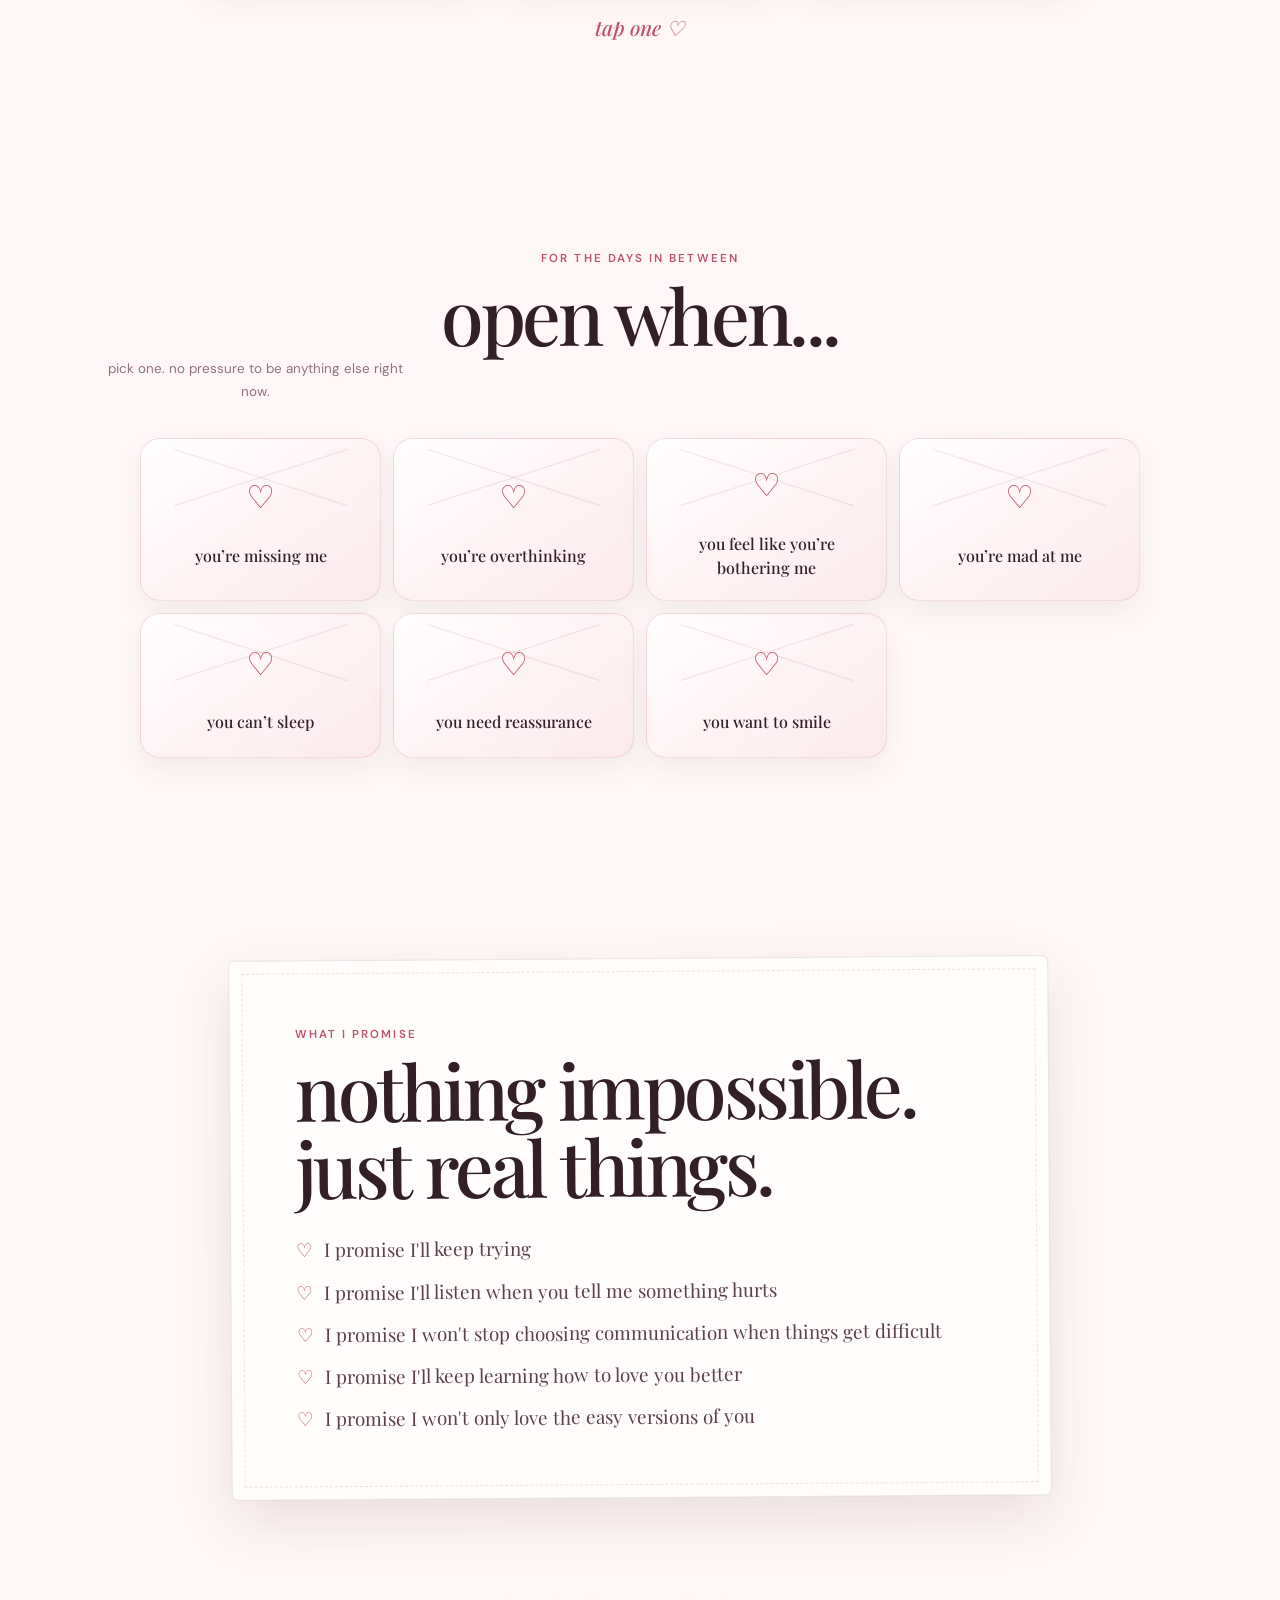
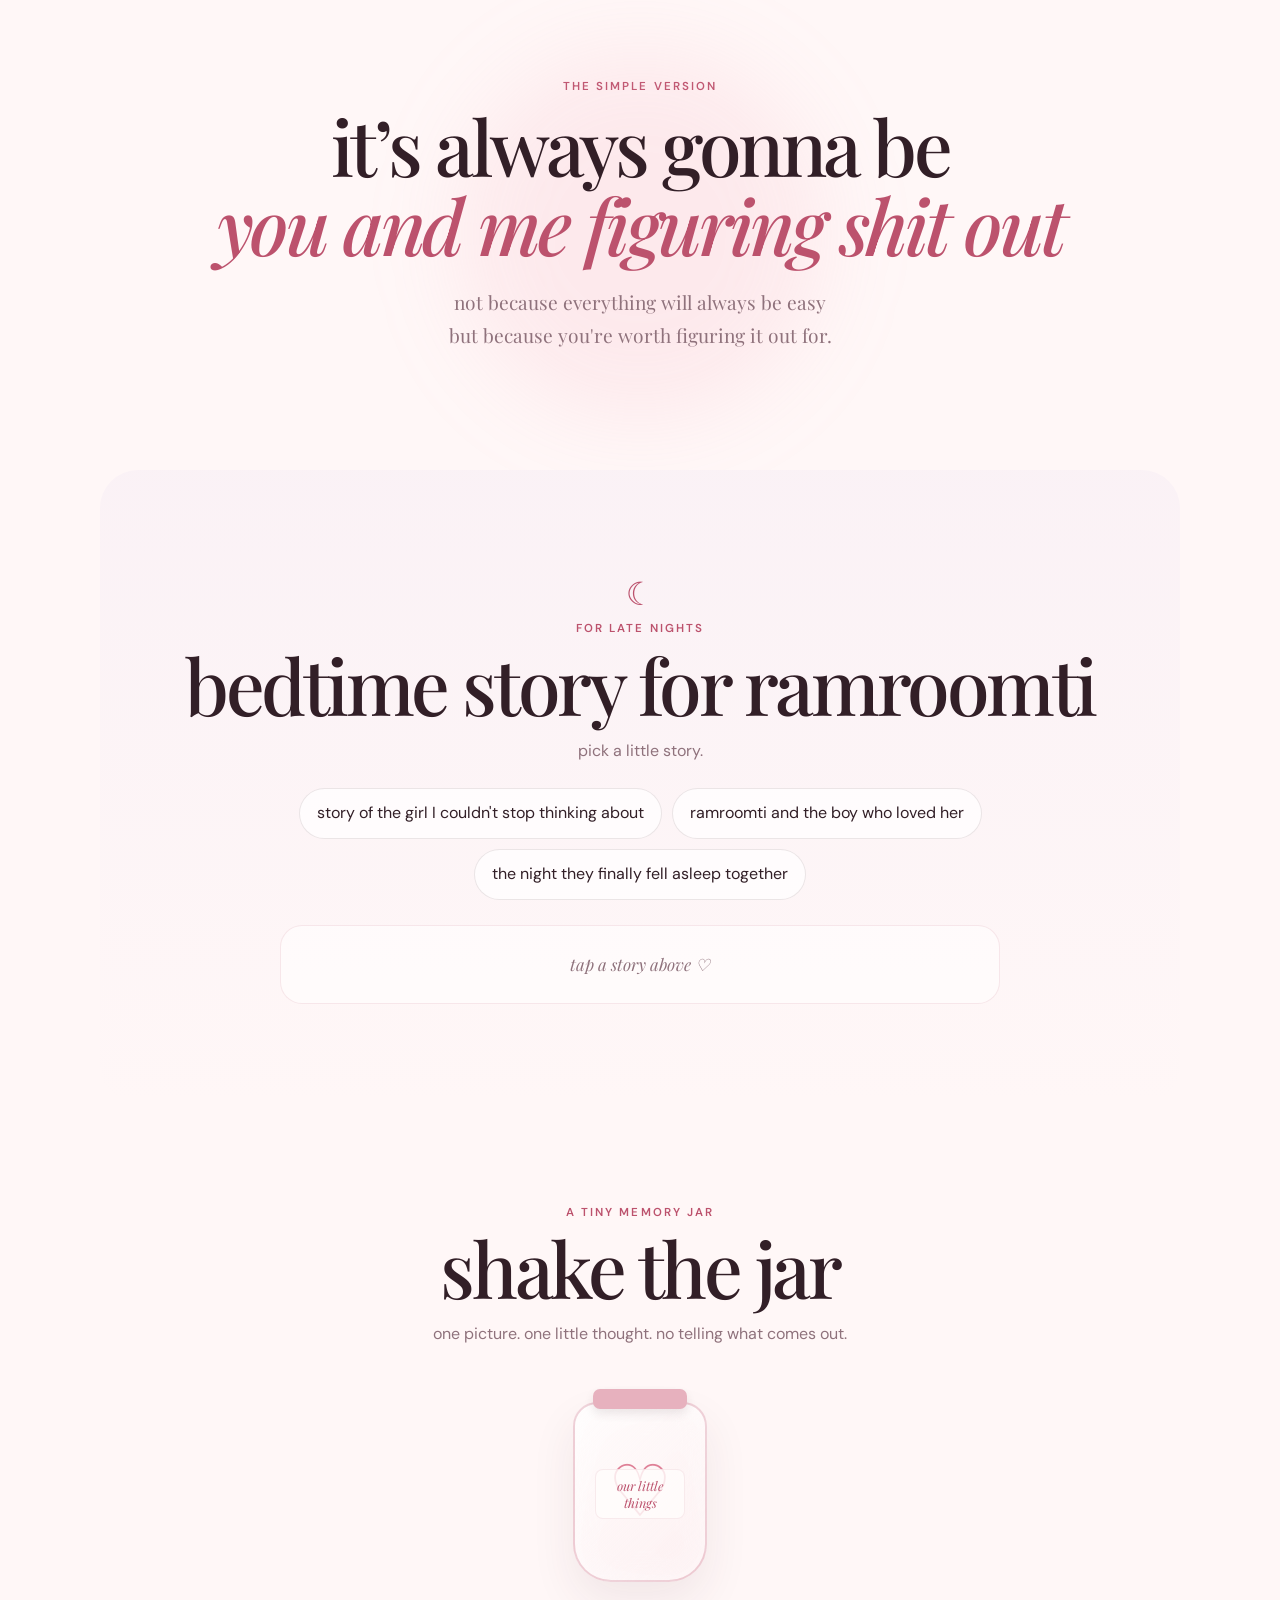
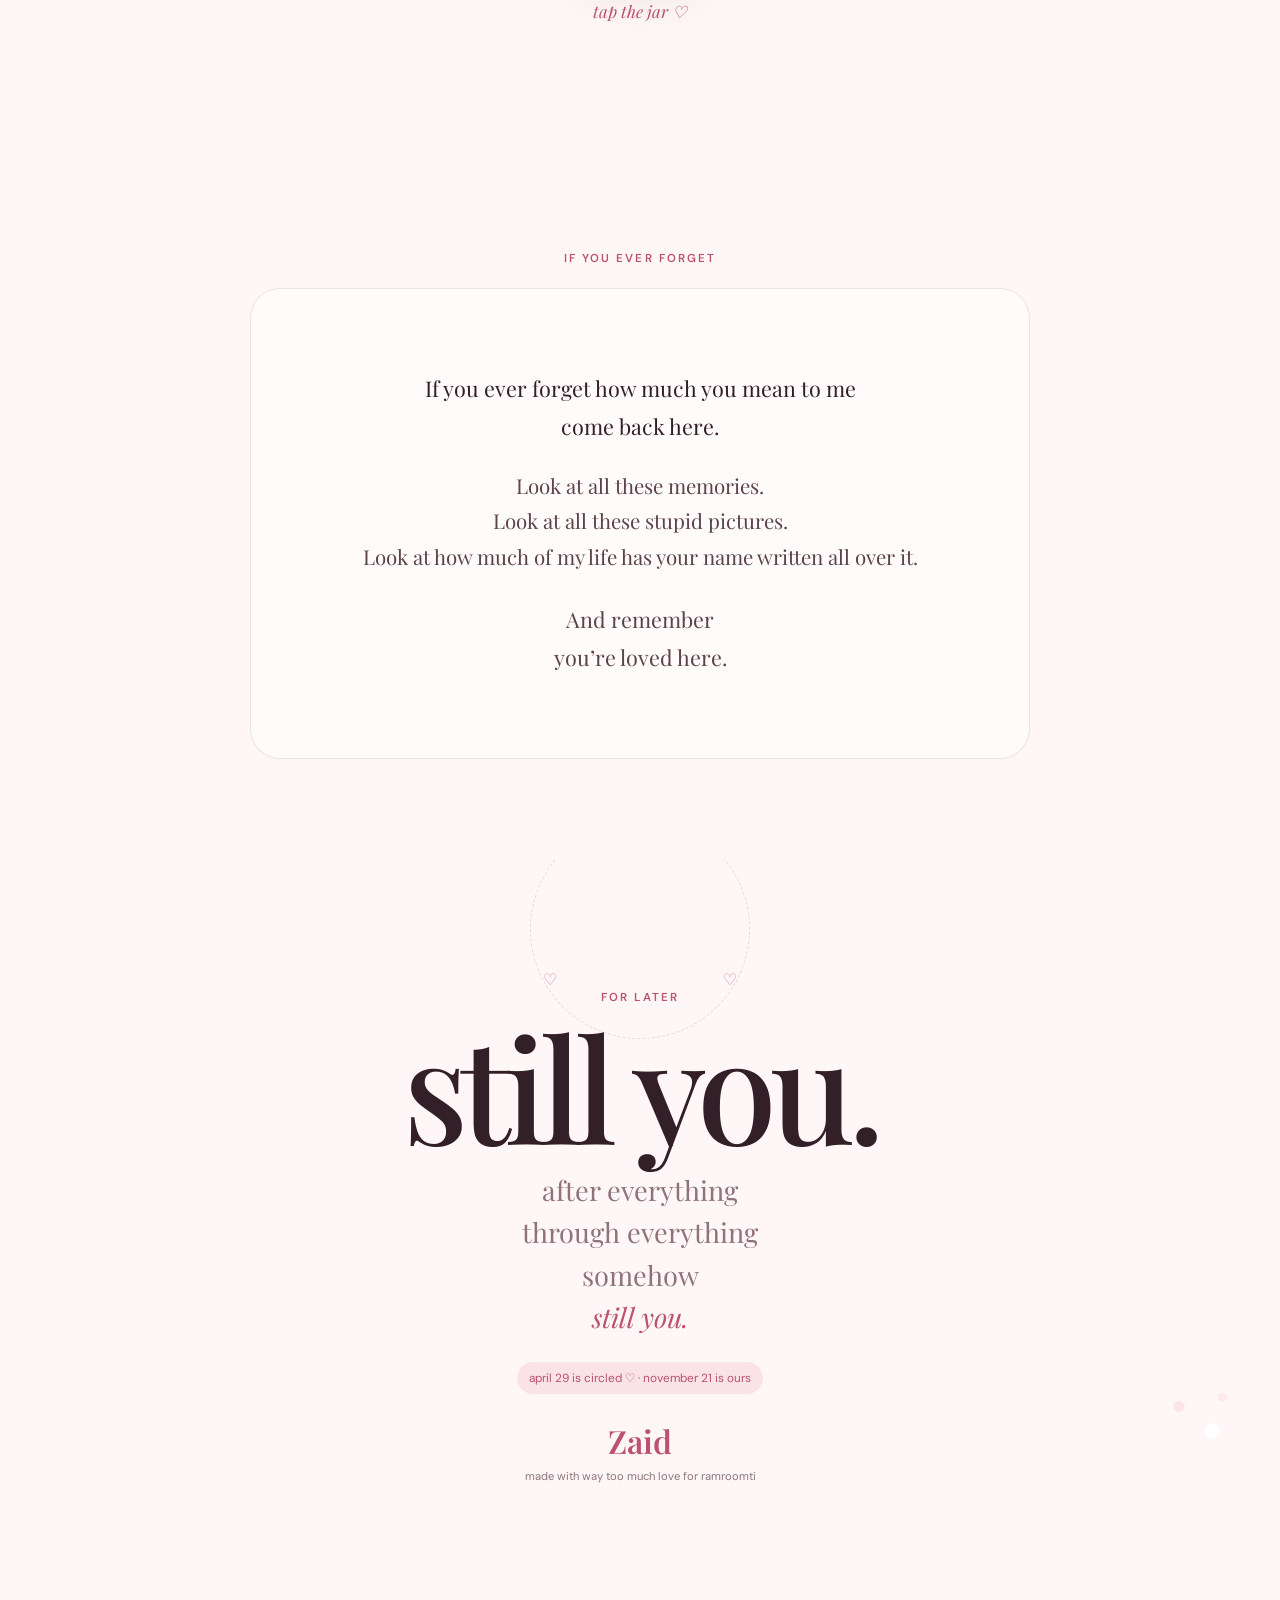
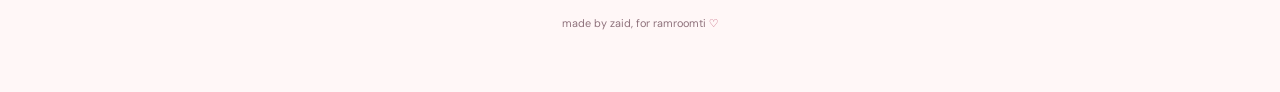
==== commit f2fa1bd8: "Add files via upload" ====
--- a/index.html
+++ b/index.html
@@ -26,10 +26,10 @@
   <div class="sparkle-layer" id="sparkle-layer" aria-hidden="true"></div>
 
   <nav class="topbar">
-    <a class="brand" href="#top" aria-label="Back to top">z + r <span>♡</span></a>
+    <a class="brand" id="brand-easter" href="#top" aria-label="Back to top">z + r <span>♡</span></a>
     <div class="nav-pill">
-      <a href="#letter">a note</a>
       <a href="#gallery">memories</a>
+      <a href="#open-when">open when</a>
     </div>
   </nav>
 
@@ -37,110 +37,162 @@
     <div class="hero-glow hero-glow--one"></div>
     <div class="hero-glow hero-glow--two"></div>
     <div class="hero-inner reveal">
-      <div class="eyebrow"><span></span> this little corner of the internet belongs to us <span></span></div>
-      <p class="hero-script">for my favourite person</p>
-      <h1 class="hero-title"><span>Zaid</span><i>&amp;</i><span>Ramroomti</span></h1>
-      <p class="hero-subtitle">not perfect. not polished. just ours.</p>
-
+      <p class="hero-script">for my ramroomti ♡</p>
+      <h1 class="hero-opening">I don't need a perfect story<br><em>I just want ours</em></h1>
+      <p class="hero-poem">every version of you<br>every version of me<br>and everything we're still becoming</p>
       <div class="hero-actions">
-        <a class="primary-button" href="#letter">read the note <span>↓</span></a>
-        <button class="heart-button" id="heart-button" type="button" aria-label="Send hearts">tap the heart <span>♡</span></button>
-      </div>
-
+        <a class="primary-button" href="#gallery">our little memories <span>↓</span></a>
+        <button class="heart-button" id="heart-button" type="button" aria-label="Send hearts">send love <span>♡</span></button>
+      </div>
       <div class="days-card">
         <div class="days-number" id="counter-number">0</div>
-        <div class="days-copy">
-          <strong>days of us</strong>
-          <span>since november 21, 2023</span>
-        </div>
+        <div class="days-copy"><strong>days of us</strong><span>since november 21, 2023</span></div>
         <div class="days-heart">♥</div>
       </div>
-
       <div class="countdown-grid reveal" id="countdowns">
         <article class="countdown-card countdown-card--birthday">
           <div class="countdown-label"><span>♡</span> ramroomti's birthday</div>
           <div class="countdown-date">april 29</div>
-          <div class="countdown-values" data-countdown="birthday">
-            <div><strong id="birthday-days">0</strong><span>days</span></div>
-            <div><strong id="birthday-hours">0</strong><span>hrs</span></div>
-            <div><strong id="birthday-minutes">0</strong><span>min</span></div>
-            <div><strong id="birthday-seconds">0</strong><span>sec</span></div>
-          </div>
-          <div class="countdown-caption" id="birthday-caption">counting down to your next april 29 ♡</div>
+          <div class="countdown-values"><div><strong id="birthday-days">0</strong><span>days</span></div><div><strong id="birthday-hours">0</strong><span>hrs</span></div><div><strong id="birthday-minutes">0</strong><span>min</span></div><div><strong id="birthday-seconds">0</strong><span>sec</span></div></div>
         </article>
-
         <article class="countdown-card countdown-card--anniversary">
-          <div class="countdown-label"><span>∞</span> your anniversary</div>
+          <div class="countdown-label"><span>♡</span> our day</div>
           <div class="countdown-date">november 21</div>
           <div class="countdown-origin">since 2023</div>
-          <div class="countdown-values" data-countdown="anniversary">
-            <div><strong id="anniversary-days">0</strong><span>days</span></div>
-            <div><strong id="anniversary-hours">0</strong><span>hrs</span></div>
-            <div><strong id="anniversary-minutes">0</strong><span>min</span></div>
-            <div><strong id="anniversary-seconds">0</strong><span>sec</span></div>
-          </div>
-          <div class="countdown-caption" id="anniversary-caption">counting down to your next november 21 ♡</div>
+          <div class="countdown-values"><div><strong id="anniversary-days">0</strong><span>days</span></div><div><strong id="anniversary-hours">0</strong><span>hrs</span></div><div><strong id="anniversary-minutes">0</strong><span>min</span></div><div><strong id="anniversary-seconds">0</strong><span>sec</span></div></div>
         </article>
       </div>
-
       <div class="scroll-hint"><span>keep going</span><i></i></div>
     </div>
   </header>
 
   <main>
-    <section class="letter section-shell reveal" id="letter">
-      <div class="section-kicker">a little note</div>
-      <div class="letter-card">
-        <div class="paper-tape tape-left" aria-hidden="true"></div>
-        <div class="paper-tape tape-right" aria-hidden="true"></div>
-        <div class="tiny-stamp">just us</div>
-        <p class="letter-script">dear ramroomti,</p>
-        <div class="letter-copy">
-          <p>This is the part where I could try to make everything sound perfect.</p>
-          <p>But honestly, I like us better when it feels real. The stupid moments. The soft ones. The random pictures. The nights that become mornings. All the little things that somehow became <em>ours</em>.</p>
-          <p>So this page isn't trying to be fancy. It's just a place to keep a little piece of us in one spot.</p>
+    <section class="soft-section section-shell reveal" id="letter">
+      <div class="note-wrap">
+        <div class="tiny-rose"><svg viewBox="0 0 100 120"><use href="#rose-pink"></use></svg></div>
+        <p class="section-kicker">just a little thing i wanted you to have</p>
+        <h2>you don't have to be perfect with me</h2>
+        <div class="reassurance">
+          <p>you don't have to be okay all the time</p>
+          <p>You don't have to hide when you're scared</p>
+          <p>You don't have to pretend you're not overthinking</p>
+          <p>You don't have to be the perfect version of yourself around me</p>
+          <p class="strong-line">I want you as you are<br>not just when everything is easy</p>
         </div>
-        <p class="letter-signoff">love, zaid <span>♡</span></p>
-      </div>
-    </section>
-
+        <p class="hand-sign">love, zaid ♡</p>
+      </div>
+    </section>
 
     <section class="gallery section-shell reveal" id="gallery">
       <div class="section-heading gallery-heading">
-        <div>
-          <div class="section-kicker">our little archive</div>
-          <h2>39 little <em>proofs</em></h2>
-        </div>
-        <p class="section-side-note">scroll. smile. click the ones you want to keep staring at.</p>
-      </div>
-
+        <div><div class="section-kicker">little pieces of us</div><h2>39 memories<br><em>one journey</em></h2></div>
+        <p class="section-side-note">scroll slowly. the pictures can do most of the talking.</p>
+      </div>
+      <div class="journey-line"><span></span><span>nov 21, 2023 → now</span><span></span></div>
       <div class="gallery-grid" id="gallery-grid"></div>
-      <button class="memory-button" id="memory-button" type="button">show me a random memory <span>✦</span></button>
+      <button class="memory-button" id="memory-button" type="button">give me a random memory <span>✦</span></button>
+    </section>
+
+    <section class="love-list section-shell reveal" id="things">
+      <div class="section-kicker">things i love about you</div>
+      <h2>the weirdly specific ones</h2>
+      <p class="section-side-note love-intro">tap the hearts. i could keep going.</p>
+      <div class="love-heart-grid" id="love-heart-grid">
+        <button class="love-heart-card" data-love="the way you say my name"><span>♡</span><b>tap me</b></button>
+        <button class="love-heart-card" data-love="your random moods"><span>♡</span><b>tap me</b></button>
+        <button class="love-heart-card" data-love="the way you can completely change the vibe of my day"><span>♡</span><b>tap me</b></button>
+        <button class="love-heart-card" data-love="your little messages"><span>♡</span><b>tap me</b></button>
+        <button class="love-heart-card" data-love="when you randomly become affectionate"><span>♡</span><b>tap me</b></button>
+        <button class="love-heart-card" data-love="the way you make me miss you even when we literally just talked"><span>♡</span><b>tap me</b></button>
+      </div>
+      <div class="love-reveal" id="love-reveal">tap one ♡</div>
+    </section>
+
+    <section class="open-when section-shell reveal" id="open-when">
+      <div class="section-kicker">for the days in between</div>
+      <h2>open when...</h2>
+      <p class="section-side-note">pick one. no pressure to be anything else right now.</p>
+      <div class="envelope-grid" id="envelope-grid">
+        <button class="envelope" data-title="you're missing me" data-message="i'm probably missing you too. take a breath, come back to this page and remember that distance doesn't erase what is ours. ♡"><span>♡</span><b>you’re missing me</b></button>
+        <button class="envelope" data-title="you're overthinking" data-message="you don't have to solve every thought tonight. slow down. breathe. you are allowed to feel things without figuring all of them out at once. ♡"><span>♡</span><b>you’re overthinking</b></button>
+        <button class="envelope" data-title="you feel like you're bothering me" data-message="you are not a burden for needing reassurance. tell me what you need. i'd rather know than have you sit there alone with it. ♡"><span>♡</span><b>you feel like you’re bothering me</b></button>
+        <button class="envelope" data-title="you're mad at me" data-message="okay. be mad. we'll talk when we're ready. i care more about understanding you than winning an argument. ♡"><span>♡</span><b>you’re mad at me</b></button>
+        <button class="envelope" data-title="you can't sleep" data-message="pretend i'm sitting beside you for a minute. unclench your jaw. put your phone down after this. tomorrow can wait. ♡"><span>♡</span><b>you can’t sleep</b></button>
+        <button class="envelope" data-title="you need reassurance" data-message="you are loved here. you don't have to earn it by being easy all the time. ♡"><span>♡</span><b>you need reassurance</b></button>
+        <button class="envelope" data-title="you want to smile" data-message="look at us. look at the stupid pictures. look at how much life somehow ended up with your face in it 😭♡"><span>♡</span><b>you want to smile</b></button>
+      </div>
+    </section>
+
+    <section class="promises section-shell reveal">
+      <div class="promise-paper">
+        <div class="section-kicker">what i promise</div>
+        <h2>nothing impossible.<br>just real things.</h2>
+        <ul>
+          <li>I promise I'll keep trying</li>
+          <li>I promise I'll listen when you tell me something hurts</li>
+          <li>I promise I won't stop choosing communication when things get difficult</li>
+          <li>I promise I'll keep learning how to love you better</li>
+          <li>I promise I won't only love the easy versions of you</li>
+        </ul>
+      </div>
+    </section>
+
+    <section class="us-section section-shell reveal">
+      <div class="us-glow"></div>
+      <div class="section-kicker">the simple version</div>
+      <h2>it’s always gonna be<br><em>you and me figuring shit out</em></h2>
+      <p>not because everything will always be easy<br>but because you're worth figuring it out for.</p>
+    </section>
+
+    <section class="bedtime section-shell reveal" id="bedtime">
+      <div class="moon-mark">☾</div>
+      <div class="section-kicker">for late nights</div>
+      <h2>bedtime story for ramroomti</h2>
+      <p>pick a little story.</p>
+      <div class="story-buttons">
+        <button data-story="the girl I couldn't stop thinking about">story of the girl I couldn't stop thinking about</button>
+        <button data-story="ramroomti and the boy who loved her">ramroomti and the boy who loved her</button>
+        <button data-story="the night they finally fell asleep together">the night they finally fell asleep together</button>
+      </div>
+      <div class="storybook" id="storybook" aria-live="polite">tap a story above ♡</div>
+    </section>
+
+    <section class="memory-jar section-shell reveal">
+      <div class="section-kicker">a tiny memory jar</div>
+      <h2>shake the jar</h2>
+      <p>one picture. one little thought. no telling what comes out.</p>
+      <button class="jar" id="jar-button" type="button" aria-label="Shake the memory jar"><span class="jar-glass">♡</span><span class="jar-lid"></span><span class="jar-label">our little things</span></button>
+      <div class="jar-note" id="jar-note">tap the jar ♡</div>
+    </section>
+
+    <section class="if-forget section-shell reveal">
+      <div class="section-kicker">if you ever forget</div>
+      <div class="forget-card">
+        <p>If you ever forget how much you mean to me<br>come back here.</p>
+        <p>Look at all these memories.<br>Look at all these stupid pictures.<br>Look at how much of my life has your name written all over it.</p>
+        <p class="strong-line">And remember<br>you’re loved here.</p>
+      </div>
     </section>
 
     <section class="closing reveal">
       <div class="closing-orbit" aria-hidden="true"><span>♡</span><span>♡</span><span>♡</span></div>
       <div class="section-kicker">for later</div>
-      <h2>more photos.<br><em>more stupid stories.</em><br>more us.</h2>
-      <p>Whatever comes next, I want the ordinary days with you too.</p>
-      <div class="closing-date">april 29 is still circled ♡ · november 21 is forever ours</div>
+      <h2>still you.</h2>
+      <p>after everything<br>through everything<br>somehow<br><em>still you.</em></p>
+      <div class="closing-date">april 29 is circled ♡ · november 21 is ours</div>
+      <div class="closing-sign">Zaid</div>
+      <small>made with way too much love for ramroomti</small>
     </section>
   </main>
 
-  <footer>
-    <p>made by zaid, for ramroomti <span>♡</span></p>
-  </footer>
+  <footer><p>made by zaid, for ramroomti <span>♡</span></p></footer>
 
   <div class="toast" id="toast" role="status" aria-live="polite"></div>
-
+  <div class="story-overlay" id="story-overlay" aria-hidden="true"><div class="night-sky"></div><button class="story-close" id="story-close">×</button><div class="story-overlay-content"><span>goodnight ramroomti ♡</span><h3 id="story-overlay-title"></h3><p id="story-overlay-text"></p></div></div>
   <div class="lightbox" id="lightbox" aria-hidden="true">
     <button class="lightbox-close" id="lightbox-close" type="button" aria-label="Close photo">×</button>
     <button class="lightbox-nav lightbox-nav--prev" id="lightbox-prev" type="button" aria-label="Previous photo">‹</button>
-    <div class="lightbox-inner">
-      <div class="lightbox-counter" id="lightbox-counter"></div>
-      <div class="lightbox-content" id="lightbox-content"></div>
-      <div class="lightbox-caption" id="lightbox-caption"></div>
-    </div>
+    <div class="lightbox-inner"><div class="lightbox-counter" id="lightbox-counter"></div><div class="lightbox-content" id="lightbox-content"></div><div class="lightbox-caption" id="lightbox-caption"></div></div>
     <button class="lightbox-nav lightbox-nav--next" id="lightbox-next" type="button" aria-label="Next photo">›</button>
   </div>
 
@@ -162,4 +214,4 @@
   </svg>
   <script src="script.js"></script>
 </body>
-</html>
+</html>
--- a/style.css
+++ b/style.css
@@ -536,3 +536,266 @@
   .floral-field,
   .sparkle-layer { display: none; }
 }
+
+/* ---------- iPhone polish + softer romance ---------- */
+html, body { max-width: 100%; overflow-x: clip; }
+body { min-width: 0; }
+
+@media (max-width: 600px) {
+  .topbar {
+    width: calc(100% - 20px);
+    left: 10px;
+    right: 10px;
+    padding: 9px 12px;
+    gap: 8px;
+    border-radius: 18px;
+  }
+  .brand { font-size: .9rem; white-space: nowrap; }
+  .nav-pill { min-width: 0; }
+  .nav-pill a { padding: 7px 10px; font-size: .62rem; }
+
+  .hero {
+    min-height: auto;
+    padding: 94px 14px 34px;
+  }
+  .hero-inner { width: 100%; }
+  .eyebrow {
+    max-width: 31ch;
+    margin-inline: auto;
+    line-height: 1.45;
+    font-size: .59rem;
+  }
+  .hero-script { font-size: 1.15rem; margin-top: 1.5rem; }
+  .hero-title {
+    font-size: clamp(2.95rem, 15.4vw, 4.75rem);
+    line-height: .94;
+    max-width: 100%;
+    overflow-wrap: anywhere;
+    margin-inline: auto;
+  }
+  .hero-subtitle { font-size: .75rem; max-width: 24ch; margin-inline: auto; }
+  .hero-actions {
+    width: 100%;
+    flex-direction: column;
+    gap: 9px;
+    align-items: stretch;
+  }
+  .hero-actions > * { width: 100%; }
+  .primary-button, .heart-button { justify-content: center; min-height: 46px; }
+
+  .days-card {
+    width: 100%;
+    grid-template-columns: auto minmax(0, 1fr) auto;
+    gap: 10px;
+    padding: 13px 12px;
+    border-radius: 18px;
+  }
+  .days-copy { min-width: 0; }
+  .days-copy strong, .days-copy span { white-space: normal; }
+  .days-copy span { font-size: .66rem; }
+  .days-heart { flex: 0 0 auto; }
+
+  .countdown-grid { width: 100%; gap: 10px; }
+  .countdown-card {
+    width: 100%;
+    min-width: 0;
+    padding: 13px;
+    border-radius: 18px;
+  }
+  .countdown-label { font-size: .57rem; letter-spacing: .09em; }
+  .countdown-date { font-size: .95rem; }
+  .countdown-values { gap: 6px; }
+  .countdown-values div { min-width: 0; padding: 8px 2px; border-radius: 10px; }
+  .countdown-values strong { font-size: 1.02rem; }
+  .countdown-values span { font-size: .49rem; }
+  .countdown-caption { font-size: .63rem; line-height: 1.45; }
+
+  .section-shell { width: calc(100% - 24px); padding: 68px 0; }
+  .section-heading { gap: 8px; }
+  .section-heading h2 { font-size: clamp(2.15rem, 11vw, 3rem); line-height: .98; }
+  .section-side-note { font-size: .76rem; line-height: 1.55; }
+
+  .letter-card {
+    width: 100%;
+    padding: 44px 18px 28px;
+    border-radius: 18px;
+  }
+  .letter-copy { font-size: .88rem; }
+  .letter-copy p { margin-bottom: 1rem; }
+  .letter-script { font-size: 1.35rem; }
+  .tiny-stamp { transform: scale(.8) rotate(8deg); transform-origin: top right; }
+  .paper-tape { pointer-events: none; }
+
+  .gallery-grid {
+    width: 100%;
+    grid-template-columns: repeat(2, minmax(0, 1fr));
+    gap: 1rem .6rem;
+  }
+  .media-item {
+    min-width: 0;
+    padding: .38rem .38rem 1.45rem;
+    border-radius: 10px;
+  }
+  .media-item img, .media-item video { border-radius: 6px; }
+  .media-meta { overflow-wrap: anywhere; }
+  .media-item:hover, .media-item:focus-visible { transform: translateY(-3px) rotate(0deg) scale(1.015); }
+  .memory-button { width: 100%; min-height: 46px; }
+
+  .closing { width: calc(100% - 28px); padding: 92px 0 100px; }
+  .closing h2 { font-size: clamp(2.3rem, 11vw, 3.3rem); line-height: 1; }
+  .closing > p { font-size: .9rem; }
+  .closing-date { font-size: .66rem; line-height: 1.5; max-width: 28ch; margin-inline: auto; }
+
+  .lightbox { padding: max(12px, env(safe-area-inset-top)) 10px max(12px, env(safe-area-inset-bottom)); }
+  .lightbox-inner { width: 100%; }
+  .lightbox-content { width: 100%; max-width: 100%; max-height: 72svh; }
+  .lightbox-content img, .lightbox-content video { width: auto; max-width: calc(100vw - 20px); max-height: 72svh; }
+  .lightbox-nav { top: auto; bottom: max(18px, env(safe-area-inset-bottom)); transform: none; }
+  .lightbox-nav--prev { left: 14px; }
+  .lightbox-nav--next { right: 14px; }
+  .lightbox-close { top: max(12px, env(safe-area-inset-top)); right: 12px; }
+
+  .floral-field { opacity: .62; }
+  .rose-float { width: 42px; filter: drop-shadow(0 8px 14px rgba(188,82,109,.11)); }
+  .rose-float--1 { left: -12px; top: 18vh; }
+  .rose-float--2 { right: -12px; top: 27vh; }
+  .rose-float--3 { left: -10px; top: 58vh; }
+  .rose-float--4 { right: -12px; top: 70vh; }
+  .rose-float--5, .rose-float--6 { display: none; }
+}
+
+/* warmer, more intimate decorative rhythm */
+.hero::before,
+.letter::before,
+.gallery::before,
+.closing::before {
+  content: "";
+  position: absolute;
+  width: 90px;
+  height: 90px;
+  border-radius: 50%;
+  background:
+    radial-gradient(circle at 30% 35%, rgba(241,143,166,.18) 0 5px, transparent 6px),
+    radial-gradient(circle at 67% 62%, rgba(255,255,255,.95) 0 7px, transparent 8px),
+    radial-gradient(circle at 78% 25%, rgba(241,143,166,.13) 0 4px, transparent 5px);
+  filter: blur(.1px);
+  pointer-events: none;
+  animation: petalBreath 5.5s ease-in-out infinite;
+}
+.hero::before { left: 3%; bottom: 10%; }
+.letter::before { right: 2%; top: 8%; animation-delay: -2s; }
+.gallery::before { left: 1%; top: 7%; animation-delay: -1s; }
+.closing::before { right: 3%; bottom: 16%; animation-delay: -3s; }
+
+@keyframes petalBreath {
+  0%,100% { opacity: .4; transform: translateY(0) rotate(0deg) scale(.92); }
+  50% { opacity: .85; transform: translateY(-8px) rotate(12deg) scale(1.05); }
+}
+
+@media (prefers-reduced-motion: reduce) {
+  .hero::before, .letter::before, .gallery::before, .closing::before { animation: none; }
+}
+
+/* =========================================================
+   RAMROOMTI EDITION — softer, personal, less "template"
+   ========================================================= */
+.hero-opening{margin:0 auto;font:500 clamp(2.7rem,7vw,6.2rem)/1.03 "Playfair Display",serif;letter-spacing:-.045em;max-width:900px}
+.hero-opening em{color:var(--rose-deep);font-style:italic}
+.hero-poem{margin:1.3rem auto 0;color:var(--muted);font:400 clamp(1rem,2.1vw,1.35rem)/1.7 "Playfair Display",serif;letter-spacing:.01em}
+.hero-script{margin:0 0 1rem;font-size:clamp(1.35rem,3vw,2rem);transform:rotate(-2deg)}
+.hero-actions{margin-top:2.2rem}
+.hero{padding-top:105px}
+
+/* Keep the romance visible but never in the way of text or taps */
+.floral-field{z-index:1;opacity:.68}
+.sparkle-layer{z-index:1}
+.topbar,.hero-inner,main,footer{z-index:2}
+.rose-float{pointer-events:none}
+
+.soft-section,.love-list,.open-when,.promises,.us-section,.bedtime,.memory-jar,.if-forget{position:relative}
+.soft-section{padding-top:92px;padding-bottom:88px}
+.note-wrap{position:relative;max-width:780px;margin:0 auto;padding:clamp(34px,7vw,70px) clamp(22px,6vw,72px);text-align:center;background:rgba(255,255,255,.52);border:1px solid rgba(76,40,51,.08);border-radius:34px;box-shadow:var(--shadow);backdrop-filter:blur(18px);overflow:hidden}
+.note-wrap:before{content:"";position:absolute;inset:10px;border:1px solid rgba(188,82,109,.09);border-radius:27px;pointer-events:none}
+.note-wrap h2{margin:10px auto 28px;max-width:680px;font:500 clamp(2.2rem,6vw,4.8rem)/1.02 "Playfair Display",serif;letter-spacing:-.045em}
+.reassurance{position:relative;z-index:1;font:400 clamp(1.05rem,2.2vw,1.3rem)/1.75 "Playfair Display",serif;color:#5c424a}
+.reassurance p{margin:.45rem 0}
+.strong-line{margin-top:1.6rem!important;color:var(--rose-deep);font-style:italic;font-size:1.12em}
+.hand-sign{margin:2rem 0 0;font:600 1.6rem "Playfair Display",serif;color:var(--rose-deep)}
+.tiny-rose{position:absolute;right:18px;top:18px;width:62px;opacity:.7;transform:rotate(13deg);animation:roseSway 6s ease-in-out infinite}
+.tiny-rose svg{width:100%}
+
+.journey-line{display:flex;align-items:center;justify-content:center;gap:12px;margin:10px auto 34px;color:var(--muted);font-size:.66rem;letter-spacing:.13em;text-transform:uppercase}
+.journey-line span:first-child,.journey-line span:last-child{height:1px;width:44px;background:linear-gradient(90deg,transparent,var(--rose))}
+.journey-line span:last-child{background:linear-gradient(90deg,var(--rose),transparent)}
+
+/* photos reveal as a journey rather than arriving all at once */
+.gallery-grid{align-items:start}
+.media-item{opacity:0;transform:translateY(28px) rotate(var(--tilt,0deg));animation:none!important;transition:transform .45s cubic-bezier(.2,.8,.2,1),box-shadow .35s ease,opacity .7s ease;}
+.media-item.is-visible{opacity:1}
+.media-item:nth-child(4n+1){--tilt:-2.5deg}.media-item:nth-child(4n+2){--tilt:1.8deg}.media-item:nth-child(4n+3){--tilt:-1.2deg}.media-item:nth-child(4n+4){--tilt:2.4deg}
+.media-item.is-visible:hover{transform:translateY(-8px) rotate(0) scale(1.025)}
+.media-item figcaption{font-family:"Playfair Display",serif;font-style:italic;font-size:.86rem;color:var(--rose-deep);white-space:nowrap;overflow:hidden;text-overflow:ellipsis;padding:0 8px}
+.media-item:after{content:"♡";position:absolute;right:10px;top:10px;color:rgba(255,255,255,.95);font-size:1rem;text-shadow:0 2px 8px rgba(50,31,39,.3);opacity:.85}
+
+.love-list{text-align:center}
+.love-list h2,.open-when h2,.promises h2,.bedtime h2,.memory-jar h2{margin:8px 0 6px;font:500 clamp(2.2rem,6vw,4.8rem)/1 "Playfair Display",serif;letter-spacing:-.045em}
+.love-intro{margin:0 auto 30px}
+.love-heart-grid{display:grid;grid-template-columns:repeat(3,1fr);gap:14px;max-width:880px;margin:34px auto 20px}
+.love-heart-card{min-height:150px;border:1px solid var(--line);border-radius:24px;background:rgba(255,255,255,.62);box-shadow:0 14px 34px rgba(72,39,50,.07);cursor:pointer;color:var(--ink);display:flex;flex-direction:column;align-items:center;justify-content:center;gap:9px;transition:transform .25s ease,background .25s ease,box-shadow .25s ease;position:relative;overflow:hidden}
+.love-heart-card span{font-size:2.3rem;color:var(--rose-deep);animation:tinyHeartbeat 2.2s ease-in-out infinite}
+.love-heart-card b{font-size:.65rem;letter-spacing:.12em;text-transform:uppercase;color:var(--muted)}
+.love-heart-card:hover,.love-heart-card.popped{transform:translateY(-5px) scale(1.02);background:rgba(255,244,247,.9);box-shadow:0 18px 42px rgba(188,82,109,.14)}
+.love-reveal{min-height:46px;display:grid;place-items:center;font:italic 500 1.3rem "Playfair Display",serif;color:var(--rose-deep);padding:0 15px}
+
+.open-when{text-align:center}
+.envelope-grid{display:grid;grid-template-columns:repeat(4,1fr);gap:12px;max-width:1000px;margin:34px auto 0}
+.envelope{position:relative;min-height:145px;padding:22px 15px 18px;border:1px solid rgba(188,82,109,.16);border-radius:20px;background:linear-gradient(145deg,rgba(255,255,255,.8),rgba(249,221,228,.5));box-shadow:0 12px 28px rgba(72,39,50,.06);cursor:pointer;color:var(--ink);transition:transform .25s ease,box-shadow .25s ease}
+.envelope:before{content:"";position:absolute;left:12%;right:12%;top:38px;height:1px;background:rgba(188,82,109,.15);transform:rotate(18deg)}
+.envelope:after{content:"";position:absolute;left:12%;right:12%;top:38px;height:1px;background:rgba(188,82,109,.15);transform:rotate(-18deg)}
+.envelope span{position:relative;z-index:1;display:block;color:var(--rose-deep);font-size:2rem;margin-bottom:22px}
+.envelope b{position:relative;z-index:1;font:500 1rem/1.3 "Playfair Display",serif}
+.envelope:hover{transform:translateY(-5px) rotate(-1deg);box-shadow:0 18px 40px rgba(188,82,109,.13)}
+.message-pop{position:fixed;left:50%;top:50%;width:min(520px,calc(100% - 28px));padding:34px 28px;transform:translate(-50%,-44%) scale(.94);opacity:0;z-index:120;background:#fffdfc;border:1px solid var(--line);border-radius:28px;box-shadow:0 30px 90px rgba(32,19,24,.28);text-align:center;transition:.3s ease}
+.message-pop.show{opacity:1;transform:translate(-50%,-50%) scale(1)}
+.message-pop button{position:absolute;right:12px;top:12px;width:38px;height:38px;border:0;border-radius:50%;background:var(--blush);color:var(--ink);font-size:1.4rem}
+.message-pop span{font:600 .7rem "DM Sans",sans-serif;letter-spacing:.14em;text-transform:uppercase;color:var(--rose-deep)}
+.message-pop h3{font:500 2rem "Playfair Display",serif;margin:10px 0 14px}.message-pop p{font:400 1.05rem/1.75 "Playfair Display",serif;color:#5c424a;margin:0}
+
+.promise-paper{max-width:820px;margin:auto;padding:clamp(34px,7vw,65px);background:#fffdfc;border:1px solid var(--line);box-shadow:var(--shadow);border-radius:6px;position:relative;transform:rotate(-.4deg)}
+.promise-paper:before{content:"";position:absolute;inset:12px;border:1px dashed rgba(188,82,109,.17);pointer-events:none}
+.promise-paper h2{position:relative;z-index:1}.promise-paper ul{position:relative;z-index:1;list-style:none;margin:30px 0 0;padding:0;display:grid;gap:13px}.promise-paper li{font:400 clamp(1rem,2vw,1.18rem)/1.55 "Playfair Display",serif;padding-left:28px;position:relative;color:#5b4049}.promise-paper li:before{content:"♡";position:absolute;left:0;color:var(--rose-deep)}
+
+.us-section{text-align:center;overflow:hidden;padding-top:80px;padding-bottom:100px}.us-glow{position:absolute;width:360px;height:360px;left:50%;top:50%;transform:translate(-50%,-50%);border-radius:50%;background:rgba(240,154,174,.15);filter:blur(45px);animation:glowBreathe 5s ease-in-out infinite}.us-section h2,.us-section p{position:relative;z-index:1}.us-section h2{margin:10px auto 22px;font:500 clamp(2.3rem,6vw,5.4rem)/1.03 "Playfair Display",serif;letter-spacing:-.045em}.us-section h2 em{color:var(--rose-deep)}.us-section p{font:400 clamp(1rem,2vw,1.2rem)/1.7 "Playfair Display",serif;color:var(--muted)}
+
+.bedtime{text-align:center;background:linear-gradient(180deg,rgba(232,221,241,.2),rgba(255,247,247,0));border-radius:38px}.moon-mark{font-size:2rem;color:var(--rose-deep);animation:moonFloat 3.5s ease-in-out infinite}.bedtime>p{color:var(--muted)}.story-buttons{display:flex;flex-wrap:wrap;justify-content:center;gap:10px;margin:25px auto;max-width:850px}.story-buttons button{border:1px solid var(--line);background:rgba(255,255,255,.72);border-radius:999px;padding:12px 17px;color:var(--ink);cursor:pointer;transition:.25s ease}.story-buttons button:hover{background:white;transform:translateY(-2px);box-shadow:0 10px 25px rgba(72,39,50,.08)}.storybook{max-width:720px;margin:25px auto 0;padding:24px;border:1px solid rgba(188,82,109,.12);border-radius:22px;background:rgba(255,255,255,.5);font:italic 1.05rem/1.7 "Playfair Display",serif;color:var(--muted)}
+.story-overlay{position:fixed;inset:0;z-index:130;display:none;align-items:center;justify-content:center;padding:24px;background:#17131d;overflow:hidden}.story-overlay.is-open{display:flex}.night-sky{position:absolute;inset:0;background:radial-gradient(circle at 20% 20%,rgba(241,174,195,.22),transparent 22%),radial-gradient(circle at 80% 35%,rgba(205,182,230,.2),transparent 26%),linear-gradient(180deg,#17131d,#281b2a 70%,#1b1620)}.night-sky:before{content:"✦  ·  ✦     ·      ✦    ·   ✦       ·    ✦";position:absolute;inset:12% 5%;color:rgba(255,255,255,.55);font-size:1rem;letter-spacing:2rem;line-height:5rem;animation:starDrift 9s linear infinite}.story-overlay-content{position:relative;z-index:2;width:min(680px,100%);padding:clamp(30px,7vw,70px);border:1px solid rgba(255,255,255,.12);border-radius:28px;background:rgba(255,255,255,.07);backdrop-filter:blur(16px);color:#fff;text-align:center;box-shadow:0 30px 100px rgba(0,0,0,.3)}.story-overlay-content span{color:#f1a7ba;font-size:.72rem;letter-spacing:.14em;text-transform:uppercase}.story-overlay-content h3{font:500 clamp(2rem,5vw,4rem)/1.05 "Playfair Display",serif;margin:14px 0 22px}.story-overlay-content p{font:400 clamp(1rem,2vw,1.2rem)/1.8 "Playfair Display",serif;color:rgba(255,255,255,.78)}.story-close{position:absolute;z-index:3;right:18px;top:max(18px,env(safe-area-inset-top));width:46px;height:46px;border:0;border-radius:50%;background:rgba(255,255,255,.1);color:#fff;font-size:1.6rem}
+
+.memory-jar{text-align:center}.memory-jar>p{color:var(--muted)}.jar{position:relative;width:170px;height:205px;margin:30px auto 18px;border:0;background:transparent;cursor:pointer;display:block}.jar-glass{position:absolute;left:18px;right:18px;top:25px;bottom:0;border:2px solid rgba(188,82,109,.24);border-radius:24px 24px 38px 38px;background:linear-gradient(135deg,rgba(255,255,255,.65),rgba(246,217,223,.22));backdrop-filter:blur(5px);display:grid;place-items:center;font-size:4.5rem;color:var(--rose);box-shadow:inset 0 0 30px rgba(255,255,255,.55),0 20px 45px rgba(72,39,50,.08)}.jar-lid{position:absolute;left:38px;right:38px;top:12px;height:20px;border-radius:7px;background:#e7b1be;box-shadow:0 5px 10px rgba(72,39,50,.1)}.jar-label{position:absolute;left:40px;right:40px;top:92px;padding:7px 5px;background:rgba(255,253,252,.82);border:1px solid rgba(188,82,109,.1);border-radius:8px;font:italic .8rem "Playfair Display",serif;color:var(--rose-deep)}.jar.shake{animation:jarShake .7s ease}.jar-note{min-height:50px;color:var(--rose-deep);font:italic 1.05rem "Playfair Display",serif}.jar-note button{display:block;margin:9px auto 0;border:0;background:transparent;color:var(--ink);text-decoration:underline;text-underline-offset:4px}
+
+.if-forget{text-align:center}.forget-card{max-width:780px;margin:20px auto 0;padding:clamp(28px,6vw,60px);background:rgba(255,255,255,.5);border-radius:30px;border:1px solid var(--line)}.forget-card p{font:400 clamp(1rem,2.1vw,1.28rem)/1.75 "Playfair Display",serif;color:#5c424a}.forget-card p:first-child{font-size:1.35em;color:var(--ink)}.forget-card .strong-line{font-size:1.35em}
+
+.closing{padding-top:130px}.closing h2{font-size:clamp(4rem,12vw,9rem);color:var(--ink)}.closing>p{font:400 clamp(1.2rem,3vw,1.7rem)/1.55 "Playfair Display",serif;color:var(--muted)}.closing>p em{color:var(--rose-deep);font-style:italic}.closing-sign{margin-top:25px;font:600 2rem "Playfair Display",serif;color:var(--rose-deep)}.closing small{display:block;margin-top:6px;color:var(--muted);font-size:.7rem}
+.secret-pop{position:fixed;inset:auto 50% 50%;transform:translate(50%,50%) scale(.92);opacity:0;z-index:140;width:min(500px,calc(100% - 28px));padding:35px 25px;text-align:center;background:#fffdfc;border-radius:28px;box-shadow:0 30px 100px rgba(32,19,24,.3);border:1px solid var(--line);transition:.3s ease}.secret-pop.show{opacity:1;transform:translate(50%,50%) scale(1)}.secret-pop span{font-size:.7rem;text-transform:uppercase;letter-spacing:.14em;color:var(--rose-deep)}.secret-pop p{font:italic 1.1rem "Playfair Display",serif;color:var(--muted)}.secret-pop strong{font:500 1.7rem "Playfair Display",serif;color:var(--ink)}
+
+@keyframes tinyHeartbeat{0%,100%{transform:scale(1)}15%{transform:scale(1.15)}30%{transform:scale(1)}45%{transform:scale(1.08)}60%{transform:scale(1)}}
+@keyframes moonFloat{0%,100%{transform:translateY(0) rotate(-5deg)}50%{transform:translateY(-7px) rotate(5deg)}}
+@keyframes jarShake{0%,100%{transform:rotate(0)}20%{transform:rotate(-7deg)}40%{transform:rotate(7deg)}60%{transform:rotate(-5deg)}80%{transform:rotate(4deg)}}
+@keyframes starDrift{from{transform:translateY(0)}to{transform:translateY(30px)}}
+
+@media (max-width:800px){
+ .hero{padding-top:94px}.hero-opening{font-size:clamp(2.45rem,10vw,4.2rem)}.hero-poem{font-size:.95rem}.hero-actions{max-width:420px}.days-card{margin-top:2.2rem}.countdown-grid{grid-template-columns:1fr 1fr}
+ .love-heart-grid{grid-template-columns:1fr 1fr}.envelope-grid{grid-template-columns:1fr 1fr}.story-buttons{flex-direction:column;align-items:stretch}.story-buttons button{text-align:center}
+}
+@media (max-width:600px){
+ .topbar{width:calc(100% - 16px);left:8px;right:8px;padding:8px 10px}.nav-pill a{padding:7px 8px}.brand{font-size:.82rem}
+ .hero{min-height:100svh;padding:92px 16px 28px}.hero-inner{width:100%;}.hero-script{font-size:1.2rem;margin-bottom:.8rem}.hero-opening{font-size:clamp(2.35rem,11.8vw,3.65rem);line-height:1.02}.hero-poem{font-size:.88rem;line-height:1.65}.hero-actions{margin-top:1.6rem}.days-card{margin-top:2rem}.countdown-grid{gap:8px}.countdown-card{padding:12px}.countdown-values{gap:4px}.countdown-values div{padding:8px 1px}
+ .section-shell{width:calc(100% - 22px);padding:68px 0}.soft-section{padding-top:58px}.note-wrap{padding:38px 18px 32px;border-radius:25px}.note-wrap h2{font-size:2.2rem}.reassurance{font-size:1rem;line-height:1.7}.tiny-rose{width:42px;right:8px;top:8px}
+ .gallery-grid{grid-template-columns:repeat(2,minmax(0,1fr));gap:.8rem .55rem}.media-item{padding:.34rem .34rem 1.55rem;border-radius:9px}.media-item figcaption{font-size:.69rem;bottom:.48rem}.media-item:after{right:7px;top:7px;font-size:.75rem}
+ .love-heart-grid{grid-template-columns:1fr 1fr;gap:9px}.love-heart-card{min-height:125px;border-radius:18px}.love-heart-card span{font-size:1.9rem}.love-heart-card b{font-size:.54rem}.love-reveal{font-size:1.05rem}
+ .envelope-grid{grid-template-columns:1fr 1fr;gap:9px}.envelope{min-height:135px;padding:16px 10px}.envelope span{font-size:1.7rem;margin-bottom:19px}.envelope b{font-size:.88rem}
+ .promise-paper{padding:34px 20px}.promise-paper li{font-size:.98rem;padding-left:25px}.us-section h2{font-size:2.45rem}.us-section p{font-size:.94rem}.bedtime h2{font-size:2.4rem}.storybook{font-size:.96rem;padding:19px}
+ .jar{transform:scale(.9)}.forget-card{padding:30px 19px}.closing{padding:95px 0 80px}.closing h2{font-size:4.5rem}.closing>p{font-size:1.1rem}.closing-date{max-width:28ch;line-height:1.5}
+ .message-pop{padding:32px 20px}.message-pop h3{font-size:1.7rem}.message-pop p{font-size:.96rem}.story-overlay{padding:14px}.story-overlay-content{padding:32px 20px}.story-overlay-content h3{font-size:2rem}.story-overlay-content p{font-size:.96rem}
+ .rose-float{width:38px}.rose-float--1{left:-14px;top:18vh}.rose-float--2{right:-14px;top:31vh}.rose-float--3{left:-12px;top:62vh}.rose-float--4{right:-14px;top:72vh}.rose-float--5,.rose-float--6{display:none}
+}
+@media (prefers-reduced-motion:reduce){.media-item{opacity:1!important;transform:none!important}.love-heart-card span,.jar,.moon-mark,.us-glow,.story-overlay{animation:none!important}}
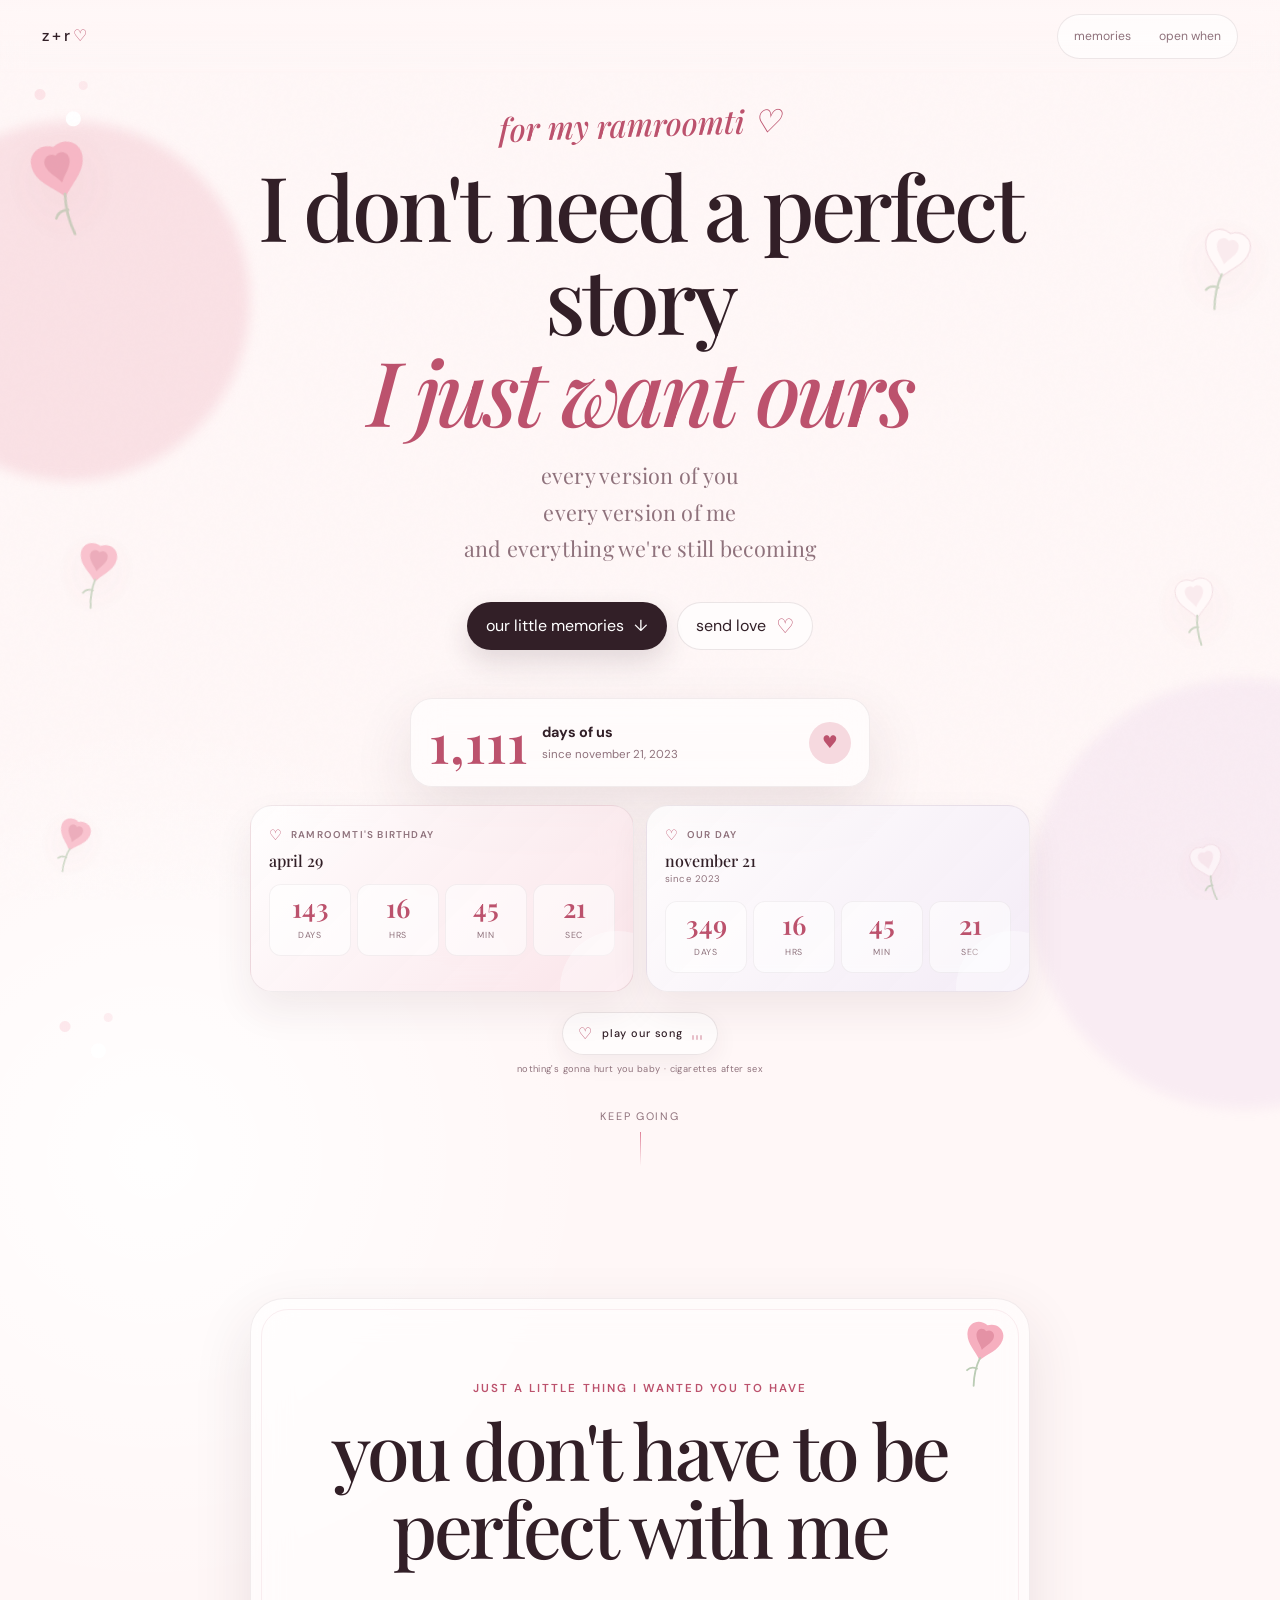
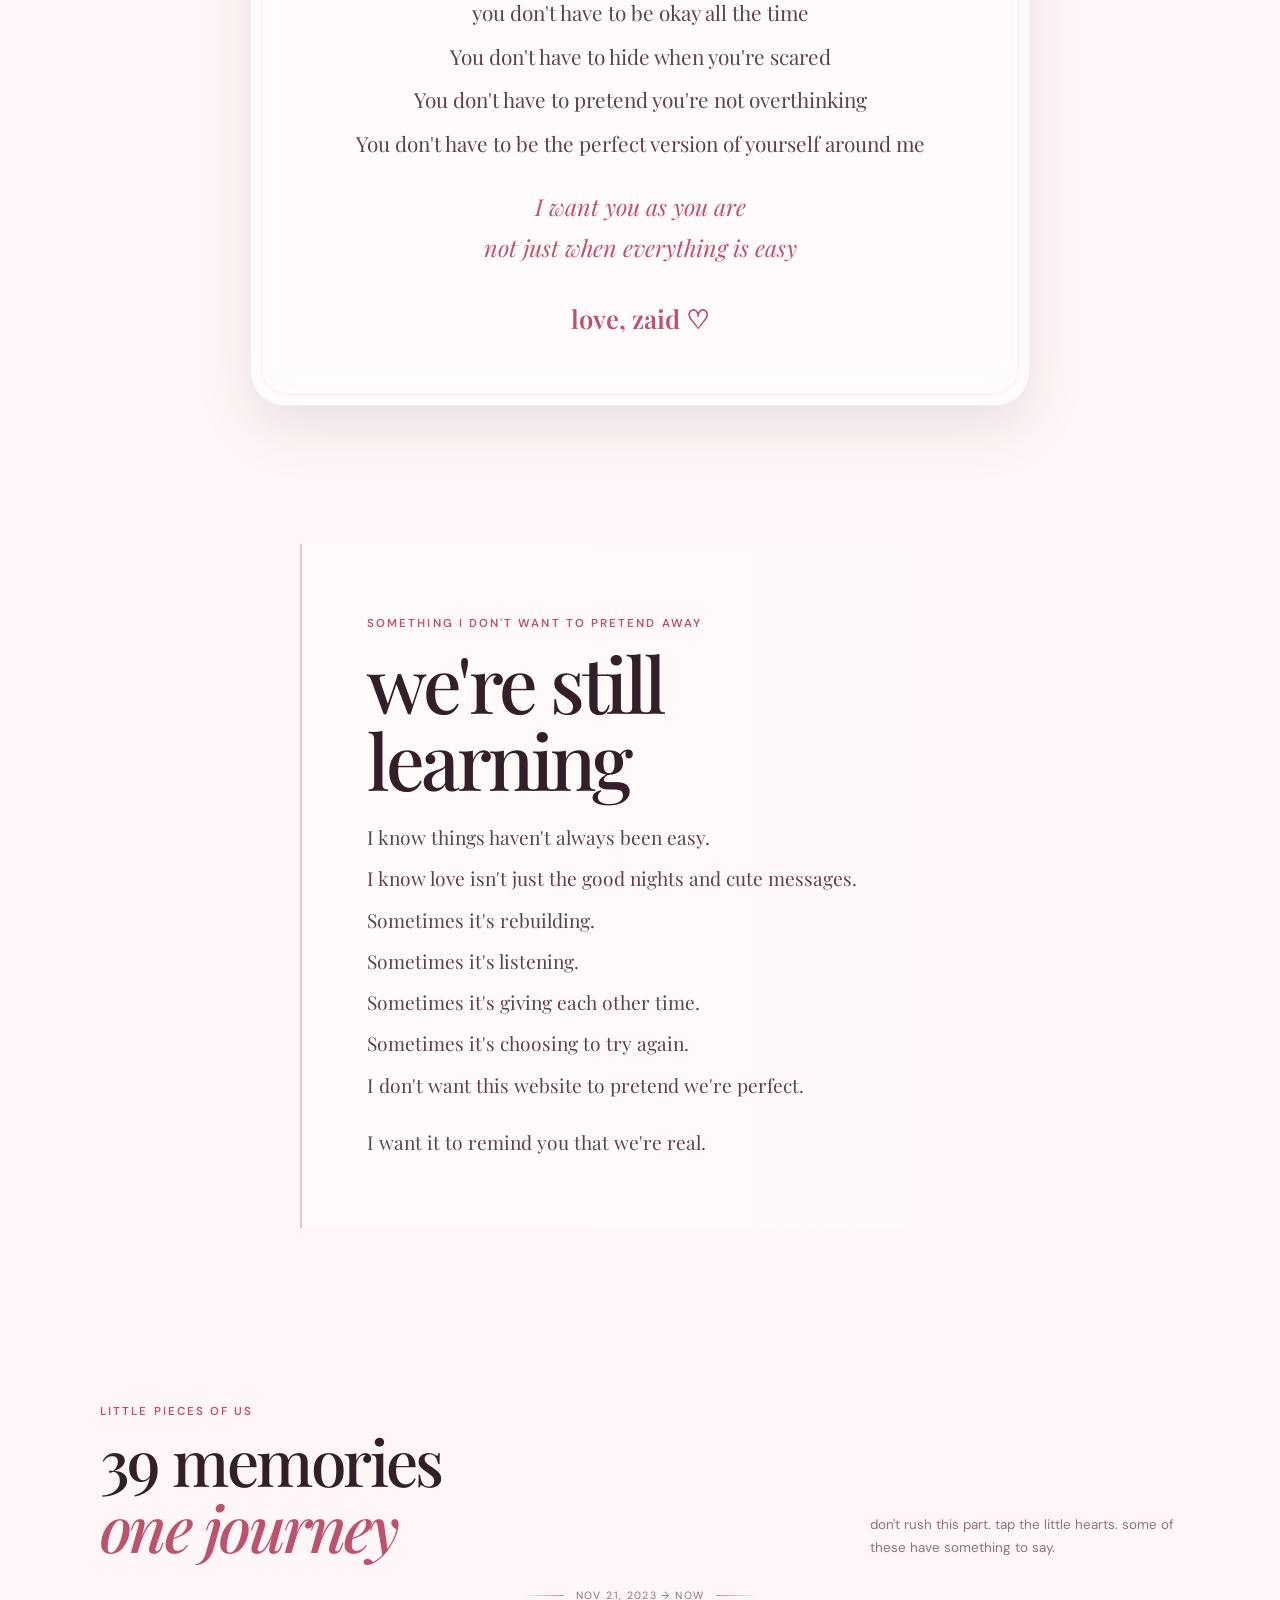
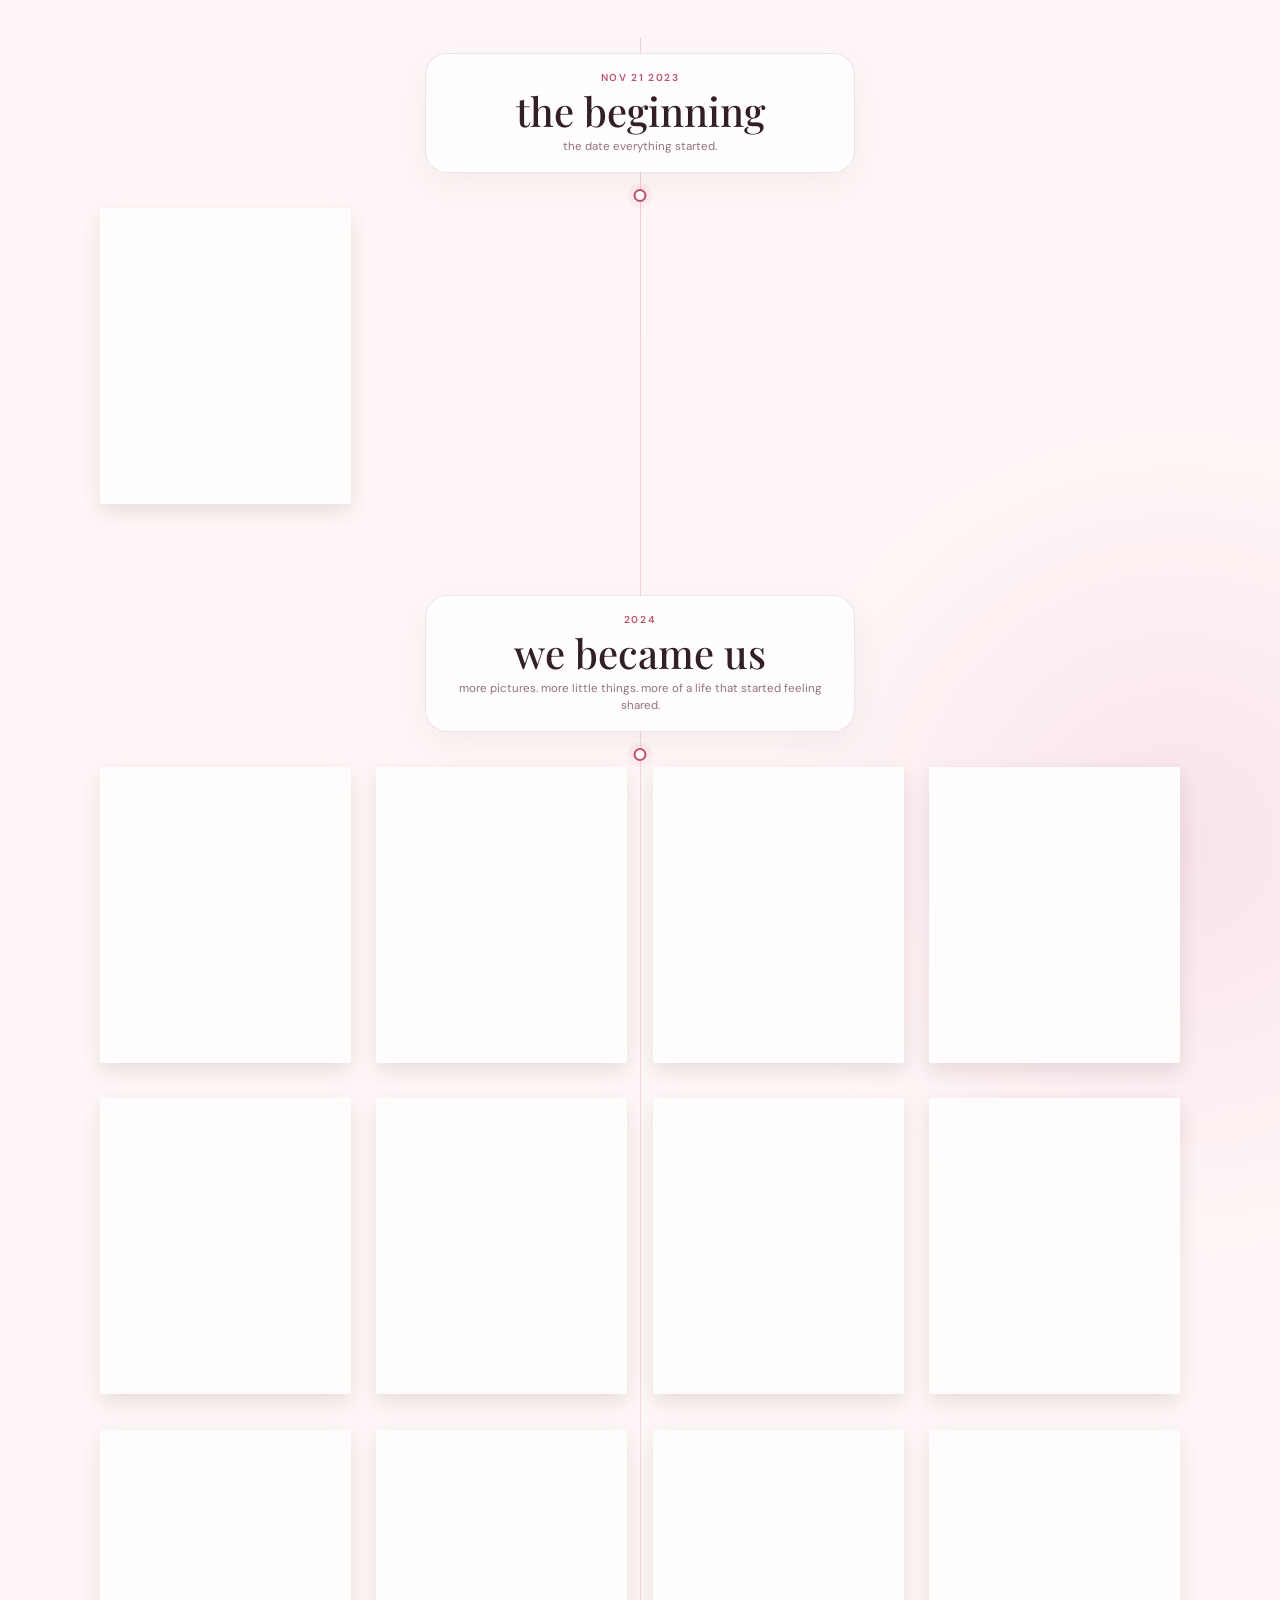
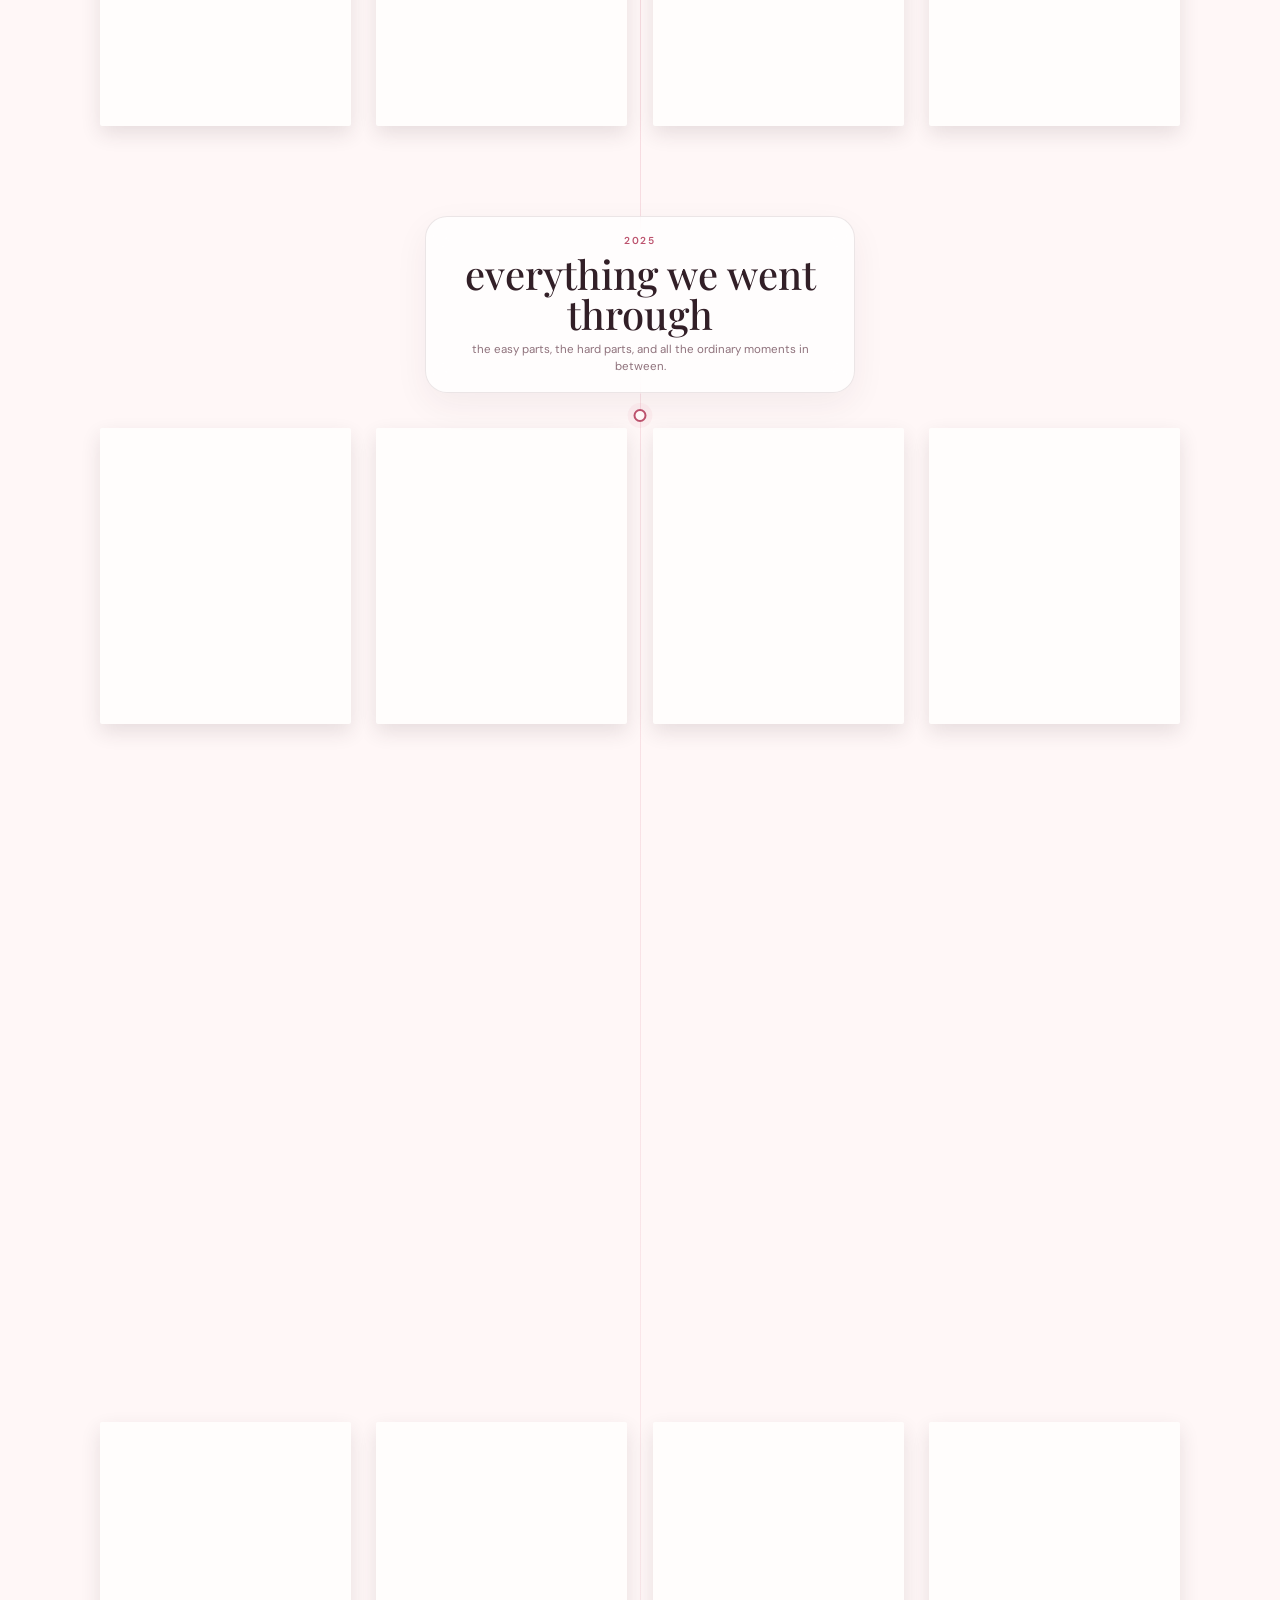
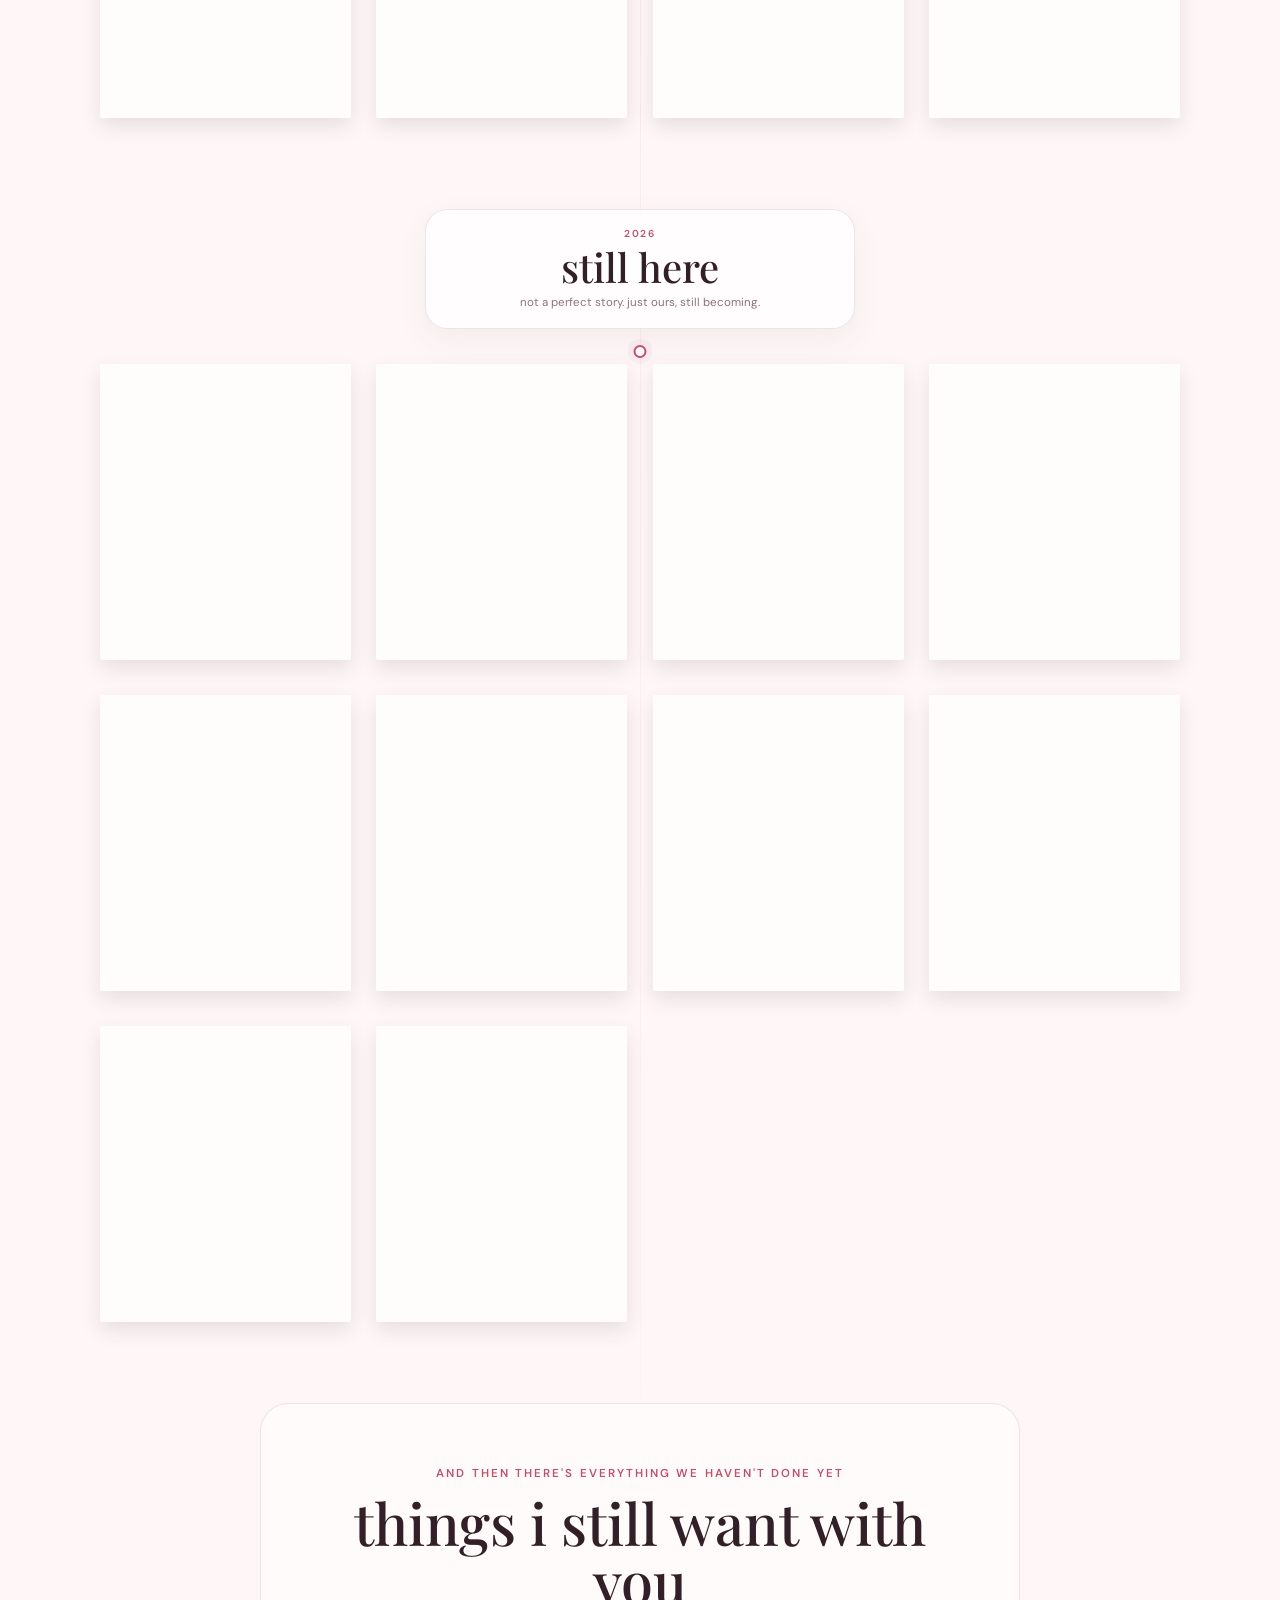
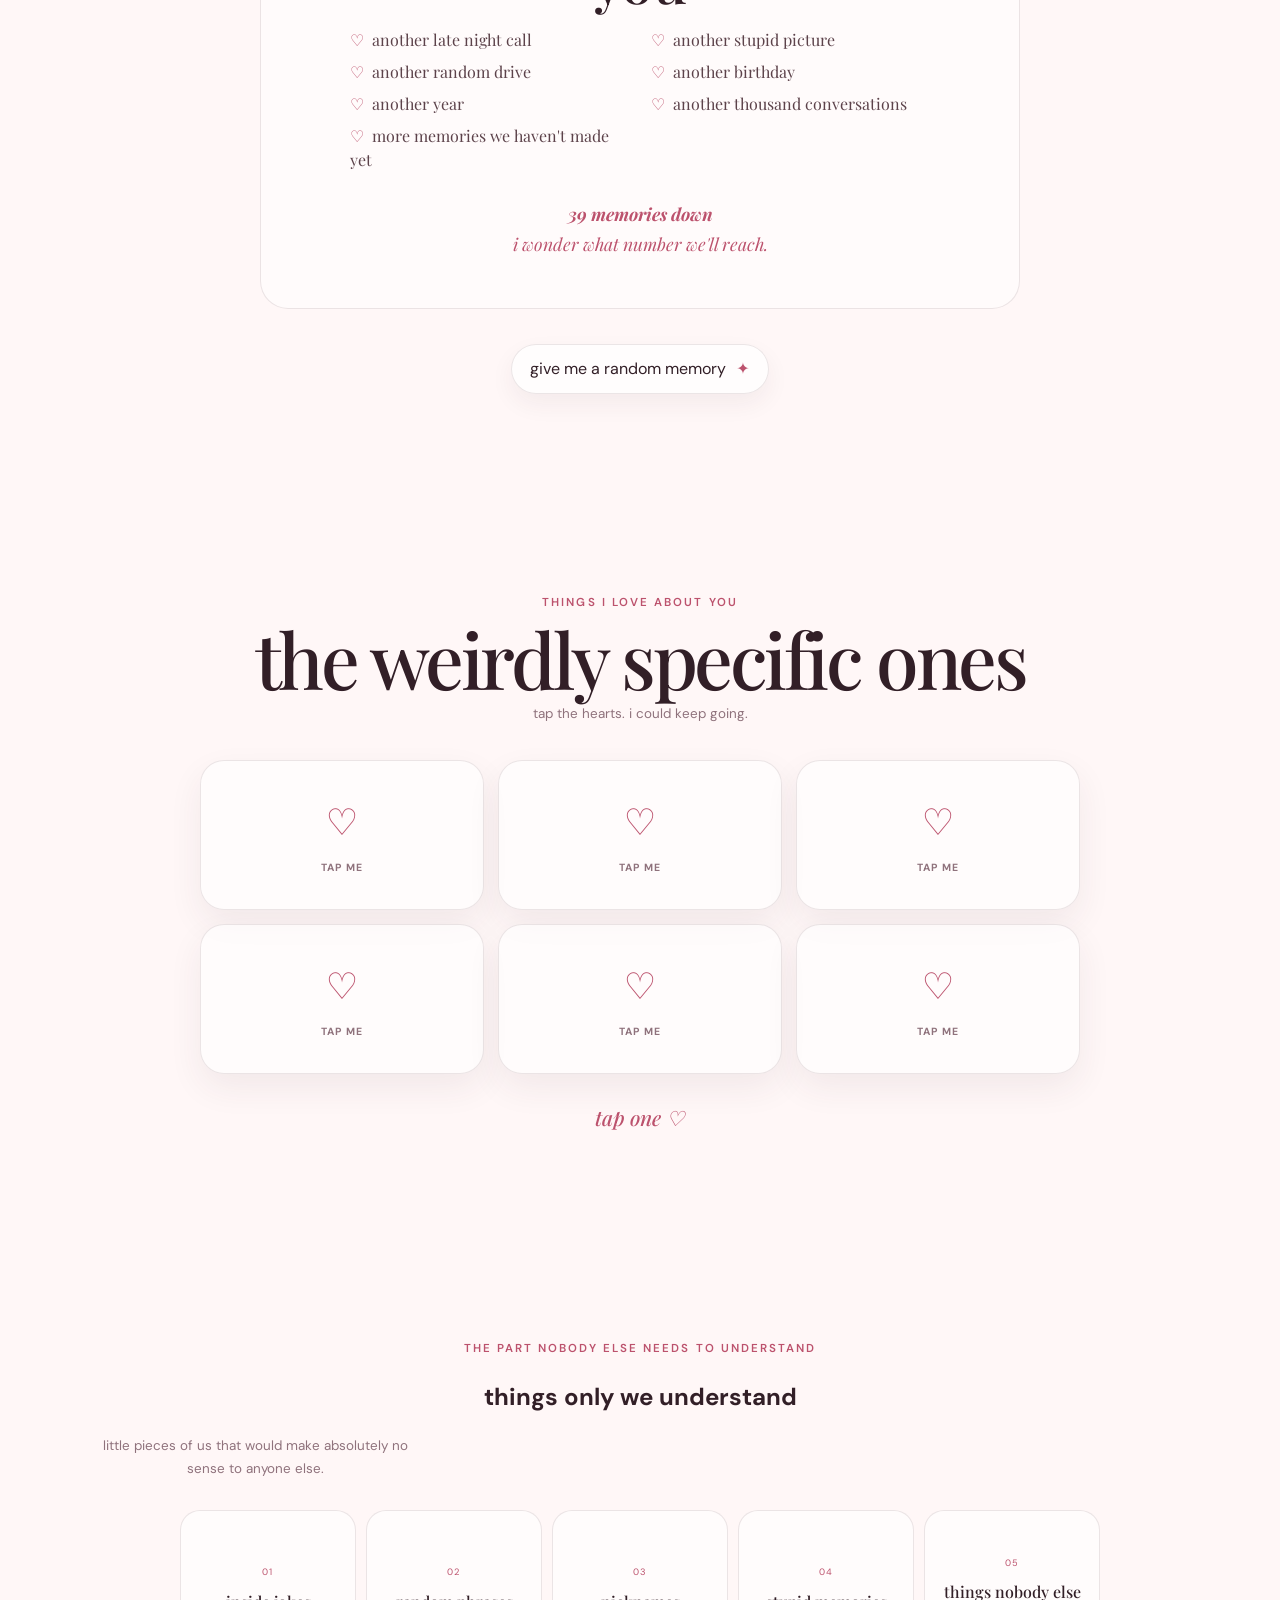
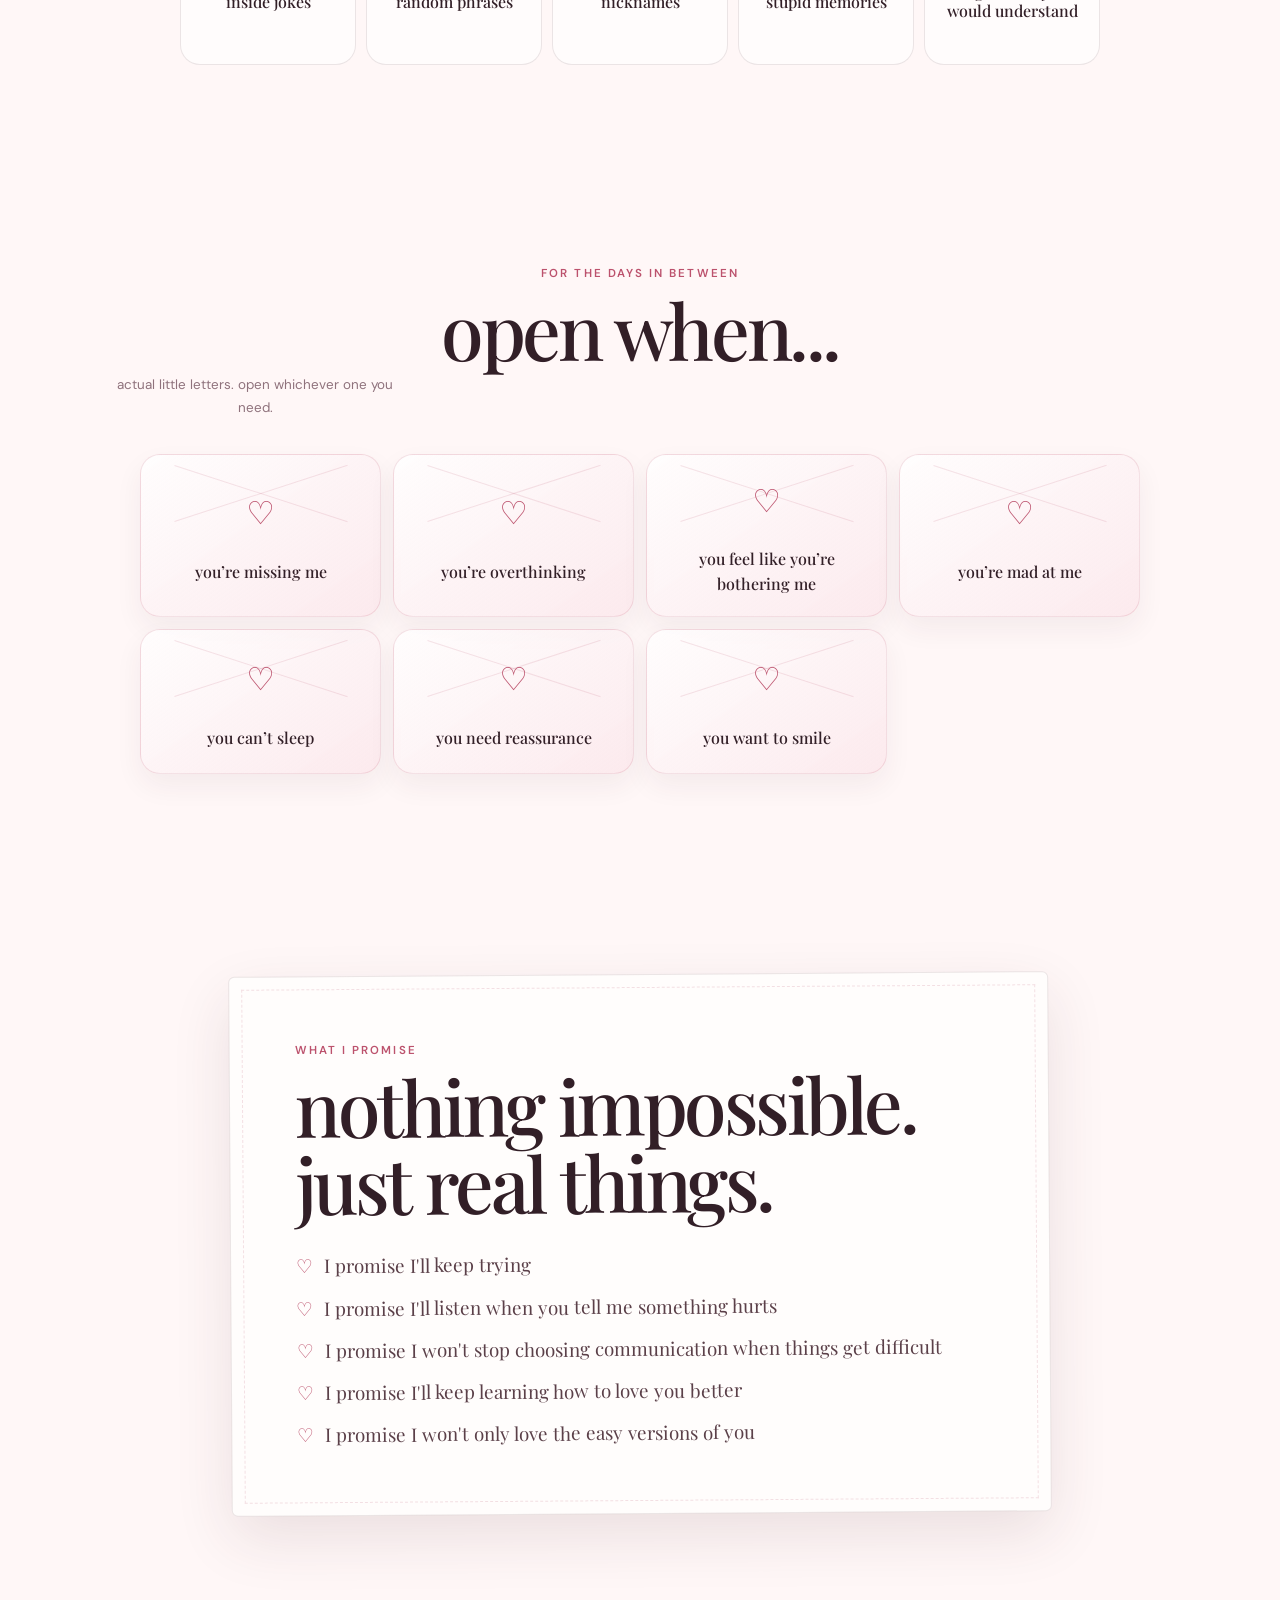
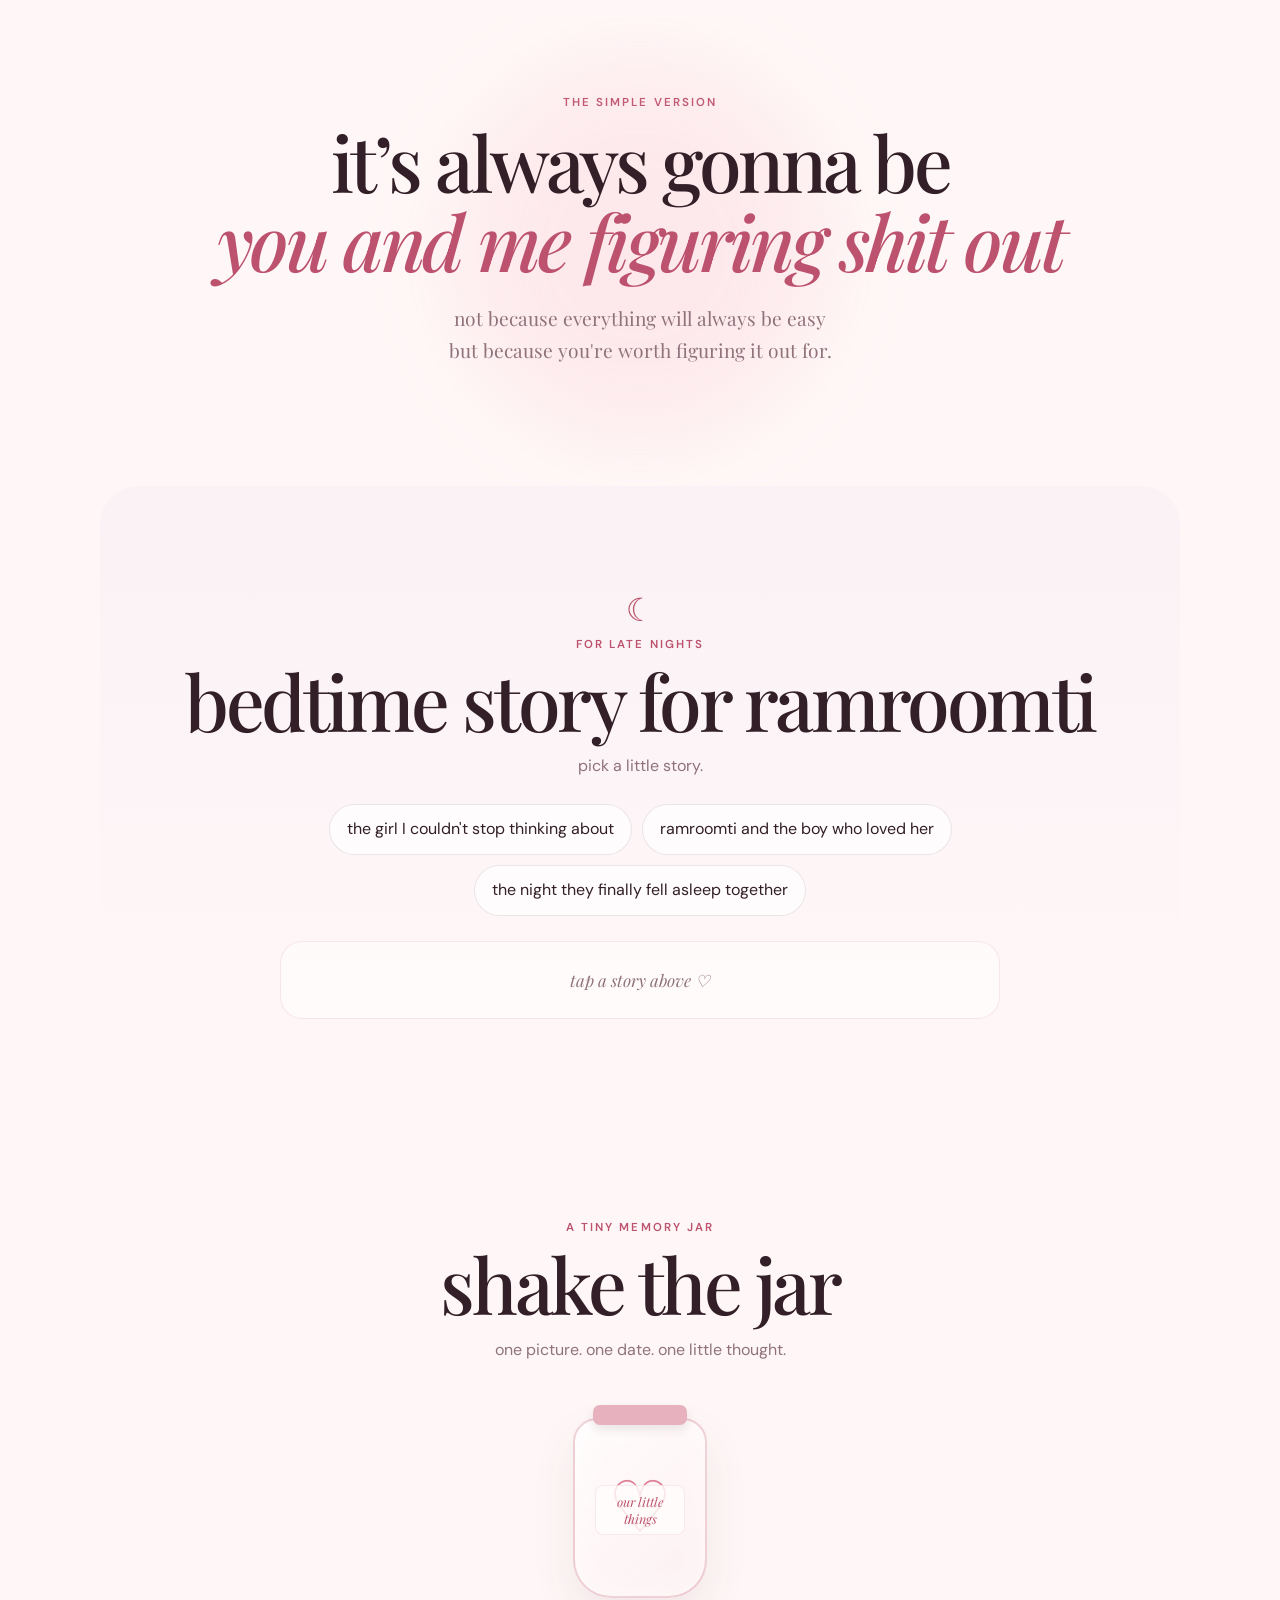
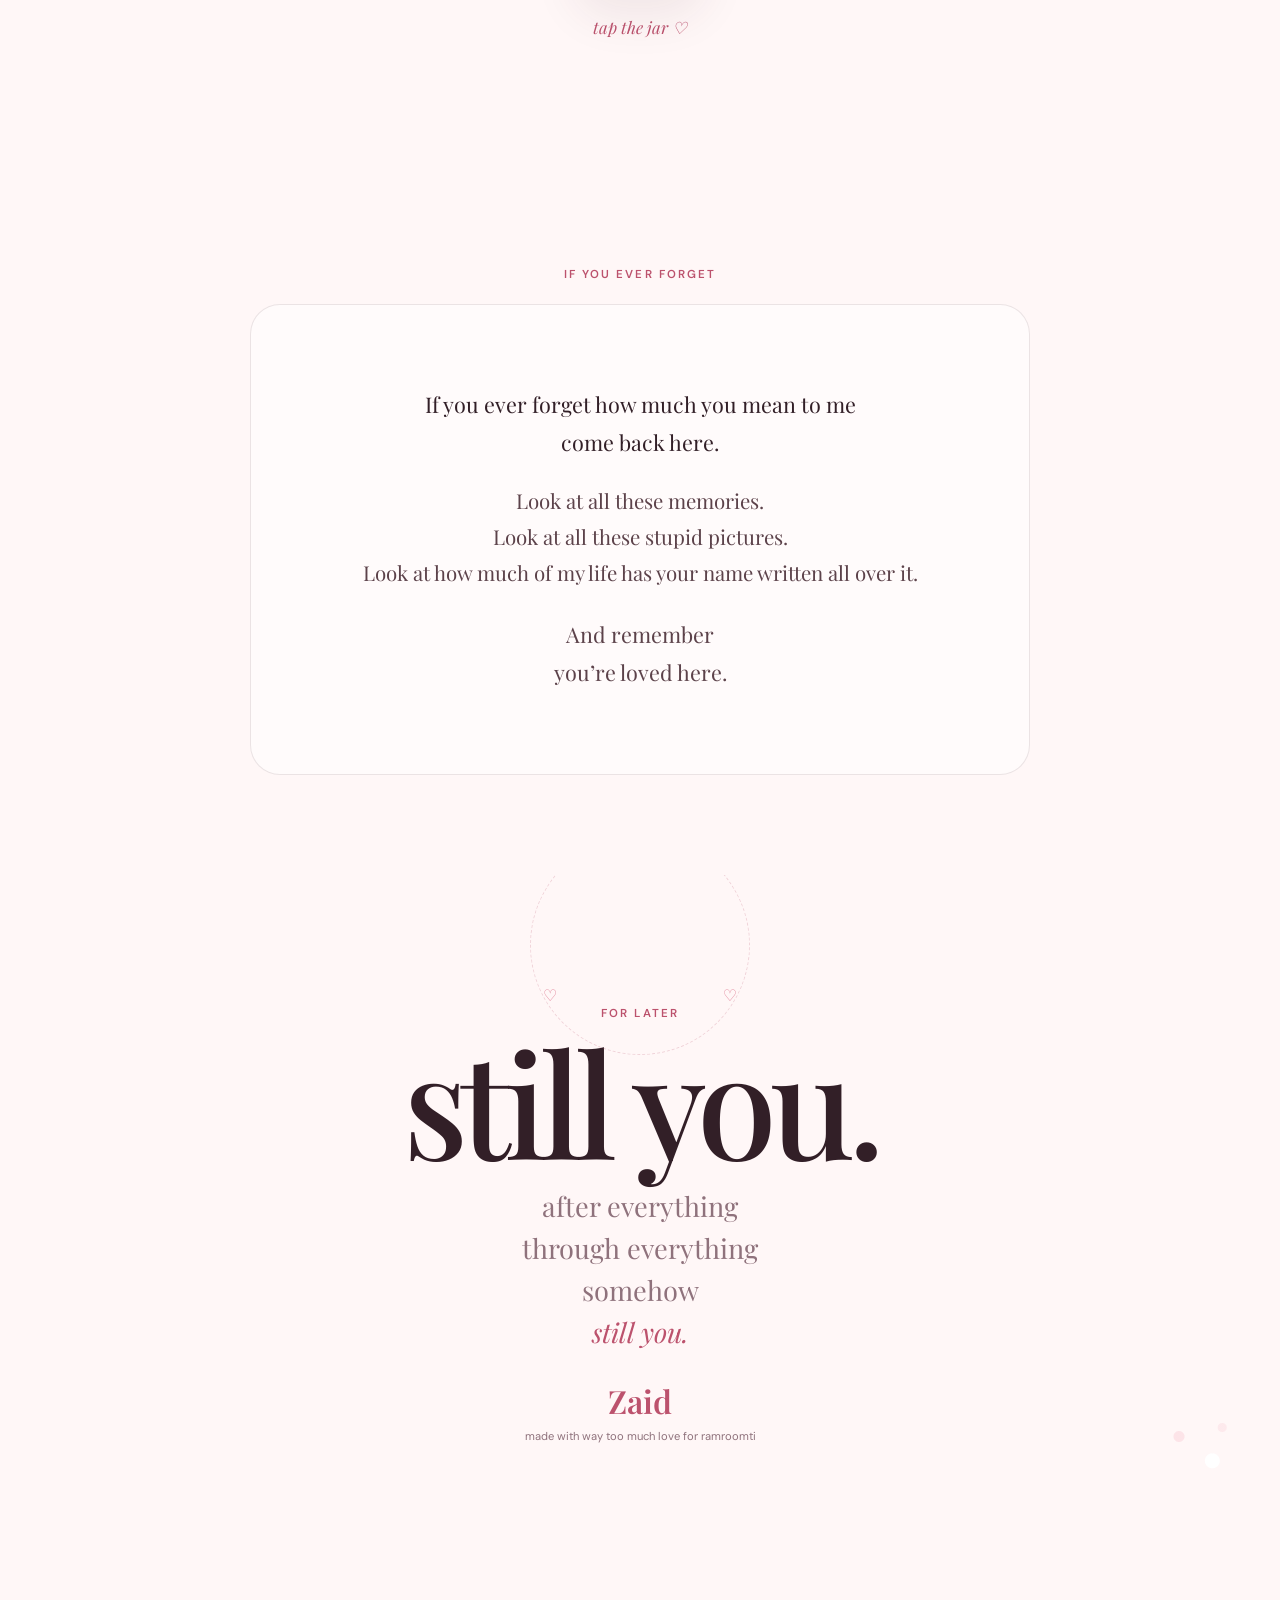
==== commit 9ef25a78: "Add files via upload" ====
--- a/index.html
+++ b/index.html
@@ -9,7 +9,7 @@
   <title>Zaid &amp; Ramroomti ♡</title>
   <link rel="preconnect" href="https://fonts.googleapis.com">
   <link rel="preconnect" href="https://fonts.gstatic.com" crossorigin>
-  <link href="https://fonts.googleapis.com/css2?family=DM+Sans:wght@400;500;600&family=Playfair+Display:ital,wght@0,400;0,500;0,600;1,400;1,500;1,600&display=swap" rel="stylesheet">
+  <link href="https://fonts.googleapis.com/css2?family=DM+Sans:wght@400;500;600&family=Playfair+Display:ital,wght@0,400;0,500;0,600;1,400;1,500;1,600&family=Caveat:wght@400;500;600&display=swap" rel="stylesheet">
   <link rel="stylesheet" href="style.css">
 </head>
 <body>
@@ -27,40 +27,37 @@
 
   <nav class="topbar">
     <a class="brand" id="brand-easter" href="#top" aria-label="Back to top">z + r <span>♡</span></a>
-    <div class="nav-pill">
-      <a href="#gallery">memories</a>
-      <a href="#open-when">open when</a>
-    </div>
+    <div class="nav-pill"><a href="#gallery">memories</a><a href="#open-when">open when</a></div>
   </nav>
 
   <header class="hero" id="top">
-    <div class="hero-glow hero-glow--one"></div>
-    <div class="hero-glow hero-glow--two"></div>
+    <div class="hero-glow hero-glow--one"></div><div class="hero-glow hero-glow--two"></div>
     <div class="hero-inner reveal">
       <p class="hero-script">for my ramroomti ♡</p>
       <h1 class="hero-opening">I don't need a perfect story<br><em>I just want ours</em></h1>
       <p class="hero-poem">every version of you<br>every version of me<br>and everything we're still becoming</p>
       <div class="hero-actions">
         <a class="primary-button" href="#gallery">our little memories <span>↓</span></a>
-        <button class="heart-button" id="heart-button" type="button" aria-label="Send hearts">send love <span>♡</span></button>
+        <button class="heart-button" id="heart-button" type="button">send love <span>♡</span></button>
       </div>
-      <div class="days-card">
-        <div class="days-number" id="counter-number">0</div>
-        <div class="days-copy"><strong>days of us</strong><span>since november 21, 2023</span></div>
-        <div class="days-heart">♥</div>
+      <div class="days-card" aria-label="Days since November 21 2023">
+        <div class="days-number" id="counter-number">—</div>
+        <div class="days-copy"><strong>days of us</strong><span>since november 21, 2023</span></div><div class="days-heart">♥</div>
       </div>
       <div class="countdown-grid reveal" id="countdowns">
         <article class="countdown-card countdown-card--birthday">
-          <div class="countdown-label"><span>♡</span> ramroomti's birthday</div>
-          <div class="countdown-date">april 29</div>
-          <div class="countdown-values"><div><strong id="birthday-days">0</strong><span>days</span></div><div><strong id="birthday-hours">0</strong><span>hrs</span></div><div><strong id="birthday-minutes">0</strong><span>min</span></div><div><strong id="birthday-seconds">0</strong><span>sec</span></div></div>
+          <div class="countdown-label"><span>♡</span> ramroomti's birthday</div><div class="countdown-date">april 29</div>
+          <div class="countdown-values"><div><strong id="birthday-days">—</strong><span>days</span></div><div><strong id="birthday-hours">—</strong><span>hrs</span></div><div><strong id="birthday-minutes">—</strong><span>min</span></div><div><strong id="birthday-seconds">—</strong><span>sec</span></div></div>
         </article>
         <article class="countdown-card countdown-card--anniversary">
-          <div class="countdown-label"><span>♡</span> our day</div>
-          <div class="countdown-date">november 21</div>
-          <div class="countdown-origin">since 2023</div>
-          <div class="countdown-values"><div><strong id="anniversary-days">0</strong><span>days</span></div><div><strong id="anniversary-hours">0</strong><span>hrs</span></div><div><strong id="anniversary-minutes">0</strong><span>min</span></div><div><strong id="anniversary-seconds">0</strong><span>sec</span></div></div>
+          <div class="countdown-label"><span>♡</span> our day</div><div class="countdown-date">november 21</div><div class="countdown-origin">since 2023</div>
+          <div class="countdown-values"><div><strong id="anniversary-days">—</strong><span>days</span></div><div><strong id="anniversary-hours">—</strong><span>hrs</span></div><div><strong id="anniversary-minutes">—</strong><span>min</span></div><div><strong id="anniversary-seconds">—</strong><span>sec</span></div></div>
         </article>
+      </div>
+      <div class="music-control-wrap">
+        <button class="music-button" id="music-button" type="button"><span class="music-dot">♡</span><span id="music-label">play our song</span><span class="music-eq" aria-hidden="true"><i></i><i></i><i></i></span></button>
+        <audio id="our-song" preload="metadata" src="song.mp3"></audio>
+        <p class="music-hint" id="music-hint">nothing's gonna hurt you baby · cigarettes after sex</p>
       </div>
       <div class="scroll-hint"><span>keep going</span><i></i></div>
     </div>
@@ -68,150 +65,81 @@
 
   <main>
     <section class="soft-section section-shell reveal" id="letter">
-      <div class="note-wrap">
-        <div class="tiny-rose"><svg viewBox="0 0 100 120"><use href="#rose-pink"></use></svg></div>
-        <p class="section-kicker">just a little thing i wanted you to have</p>
-        <h2>you don't have to be perfect with me</h2>
-        <div class="reassurance">
-          <p>you don't have to be okay all the time</p>
-          <p>You don't have to hide when you're scared</p>
-          <p>You don't have to pretend you're not overthinking</p>
-          <p>You don't have to be the perfect version of yourself around me</p>
-          <p class="strong-line">I want you as you are<br>not just when everything is easy</p>
-        </div>
+      <div class="note-wrap"><div class="tiny-rose"><svg viewBox="0 0 100 120"><use href="#rose-pink"></use></svg></div>
+        <p class="section-kicker">just a little thing i wanted you to have</p><h2>you don't have to be perfect with me</h2>
+        <div class="reassurance"><p>you don't have to be okay all the time</p><p>You don't have to hide when you're scared</p><p>You don't have to pretend you're not overthinking</p><p>You don't have to be the perfect version of yourself around me</p><p class="strong-line">I want you as you are<br>not just when everything is easy</p></div>
         <p class="hand-sign">love, zaid ♡</p>
       </div>
     </section>
 
+    <section class="rebuilding section-shell reveal">
+      <div class="quiet-note"><p class="section-kicker">something i don't want to pretend away</p><h2>we're still learning</h2>
+        <p>I know things haven't always been easy.</p><p>I know love isn't just the good nights and cute messages.</p><p>Sometimes it's rebuilding.</p><p>Sometimes it's listening.</p><p>Sometimes it's giving each other time.</p><p>Sometimes it's choosing to try again.</p><p>I don't want this website to pretend we're perfect.</p><p class="strong-line">I want it to remind you that we're real.</p>
+      </div>
+    </section>
+
     <section class="gallery section-shell reveal" id="gallery">
-      <div class="section-heading gallery-heading">
-        <div><div class="section-kicker">little pieces of us</div><h2>39 memories<br><em>one journey</em></h2></div>
-        <p class="section-side-note">scroll slowly. the pictures can do most of the talking.</p>
-      </div>
+      <div class="section-heading gallery-heading"><div><div class="section-kicker">little pieces of us</div><h2>39 memories<br><em>one journey</em></h2></div><p class="section-side-note">don't rush this part. tap the little hearts. some of these have something to say.</p></div>
       <div class="journey-line"><span></span><span>nov 21, 2023 → now</span><span></span></div>
-      <div class="gallery-grid" id="gallery-grid"></div>
+      <div class="timeline" id="timeline"></div>
+      <div class="future-us-card"><p class="section-kicker">and then there's everything we haven't done yet</p><h3>things i still want with you</h3><ul><li>another late night call</li><li>another stupid picture</li><li>another random drive</li><li>another birthday</li><li>another year</li><li>another thousand conversations</li><li>more memories we haven't made yet</li></ul><p class="future-ending"><strong>39 memories down</strong><br>i wonder what number we'll reach.</p></div>
       <button class="memory-button" id="memory-button" type="button">give me a random memory <span>✦</span></button>
     </section>
 
     <section class="love-list section-shell reveal" id="things">
-      <div class="section-kicker">things i love about you</div>
-      <h2>the weirdly specific ones</h2>
-      <p class="section-side-note love-intro">tap the hearts. i could keep going.</p>
+      <div class="section-kicker">things i love about you</div><h2>the weirdly specific ones</h2><p class="section-side-note love-intro">tap the hearts. i could keep going.</p>
       <div class="love-heart-grid" id="love-heart-grid">
-        <button class="love-heart-card" data-love="the way you say my name"><span>♡</span><b>tap me</b></button>
-        <button class="love-heart-card" data-love="your random moods"><span>♡</span><b>tap me</b></button>
-        <button class="love-heart-card" data-love="the way you can completely change the vibe of my day"><span>♡</span><b>tap me</b></button>
-        <button class="love-heart-card" data-love="your little messages"><span>♡</span><b>tap me</b></button>
-        <button class="love-heart-card" data-love="when you randomly become affectionate"><span>♡</span><b>tap me</b></button>
-        <button class="love-heart-card" data-love="the way you make me miss you even when we literally just talked"><span>♡</span><b>tap me</b></button>
+        <button class="love-heart-card" data-love="the way you say my name"><span>♡</span><b>tap me</b></button><button class="love-heart-card" data-love="your random moods"><span>♡</span><b>tap me</b></button><button class="love-heart-card" data-love="the way you can completely change the vibe of my day"><span>♡</span><b>tap me</b></button><button class="love-heart-card" data-love="your little messages"><span>♡</span><b>tap me</b></button><button class="love-heart-card" data-love="when you randomly become affectionate"><span>♡</span><b>tap me</b></button><button class="love-heart-card" data-love="the way you make me miss you even when we literally just talked"><span>♡</span><b>tap me</b></button>
+      </div><div class="love-reveal" id="love-reveal">tap one ♡</div>
+    </section>
+
+    <section class="private-things section-shell reveal">
+      <div class="section-kicker">the part nobody else needs to understand</div><h2>things only we understand</h2><p class="section-side-note">little pieces of us that would make absolutely no sense to anyone else.</p>
+      <div class="private-grid">
+        <button class="private-card" data-title="inside jokes" data-message="the ones that can make us laugh at the worst possible time. nobody else needs the context. that's kinda the point."><span>01</span><b>inside jokes</b></button>
+        <button class="private-card" data-title="random phrases" data-message="words that somehow became ours. one of us says them and the other already knows exactly what it means."><span>02</span><b>random phrases</b></button>
+        <button class="private-card" data-title="nicknames" data-message="ramroomti. obviously. and all the other stupid little names that only sound right when they come from us."><span>03</span><b>nicknames</b></button>
+        <button class="private-card" data-title="stupid memories" data-message="the completely unserious moments that somehow became some of my favorites. the ones i'd never trade for a more perfect memory."><span>04</span><b>stupid memories</b></button>
+        <button class="private-card" data-title="things nobody else would understand" data-message="there are things between two people that don't need an explanation. i like that some of ours belong only to us."><span>05</span><b>things nobody else would understand</b></button>
       </div>
-      <div class="love-reveal" id="love-reveal">tap one ♡</div>
     </section>
 
     <section class="open-when section-shell reveal" id="open-when">
-      <div class="section-kicker">for the days in between</div>
-      <h2>open when...</h2>
-      <p class="section-side-note">pick one. no pressure to be anything else right now.</p>
+      <div class="section-kicker">for the days in between</div><h2>open when...</h2><p class="section-side-note">actual little letters. open whichever one you need.</p>
       <div class="envelope-grid" id="envelope-grid">
-        <button class="envelope" data-title="you're missing me" data-message="i'm probably missing you too. take a breath, come back to this page and remember that distance doesn't erase what is ours. ♡"><span>♡</span><b>you’re missing me</b></button>
-        <button class="envelope" data-title="you're overthinking" data-message="you don't have to solve every thought tonight. slow down. breathe. you are allowed to feel things without figuring all of them out at once. ♡"><span>♡</span><b>you’re overthinking</b></button>
-        <button class="envelope" data-title="you feel like you're bothering me" data-message="you are not a burden for needing reassurance. tell me what you need. i'd rather know than have you sit there alone with it. ♡"><span>♡</span><b>you feel like you’re bothering me</b></button>
-        <button class="envelope" data-title="you're mad at me" data-message="okay. be mad. we'll talk when we're ready. i care more about understanding you than winning an argument. ♡"><span>♡</span><b>you’re mad at me</b></button>
-        <button class="envelope" data-title="you can't sleep" data-message="pretend i'm sitting beside you for a minute. unclench your jaw. put your phone down after this. tomorrow can wait. ♡"><span>♡</span><b>you can’t sleep</b></button>
-        <button class="envelope" data-title="you need reassurance" data-message="you are loved here. you don't have to earn it by being easy all the time. ♡"><span>♡</span><b>you need reassurance</b></button>
-        <button class="envelope" data-title="you want to smile" data-message="look at us. look at the stupid pictures. look at how much life somehow ended up with your face in it 😭♡"><span>♡</span><b>you want to smile</b></button>
+        <button class="envelope" data-title="you're missing me" data-message="i'm probably missing you too. come back here for a second. you don't have to make the feeling smaller just because i'm not right there. ♡"><span>♡</span><b>you’re missing me</b></button>
+        <button class="envelope" data-title="you're overthinking" data-message="you don't have to solve every thought tonight. slow down. breathe. one thought at a time. you are allowed to feel things without figuring all of them out at once. ♡"><span>♡</span><b>you’re overthinking</b></button>
+        <button class="envelope" data-title="you feel like you're bothering me" data-message="You could never bother me by being you. I don't wait for your messages because I have nothing else to do. I wait because I like seeing your name on my phone. You don't need to apologize for wanting me. ♡"><span>♡</span><b>you feel like you’re bothering me</b></button>
+        <button class="envelope" data-title="you're mad at me" data-message="okay. be mad. you don't have to make yourself okay just to make things easier. we'll talk when we're ready. i care more about understanding you than winning an argument. ♡"><span>♡</span><b>you’re mad at me</b></button>
+        <button class="envelope" data-title="you can't sleep" data-message="pretend i'm sitting beside you for a minute. unclench your jaw. breathe slower. tomorrow can wait. let your brain be quiet for a little while. ♡"><span>♡</span><b>you can’t sleep</b></button>
+        <button class="envelope" data-title="you need reassurance" data-message="you are loved here. you don't have to earn it by being easy all the time. if you need to hear it again, hear it again: you matter to me. ♡"><span>♡</span><b>you need reassurance</b></button>
+        <button class="envelope" data-title="you want to smile" data-message="look at us. look at the stupid pictures. look at how much life somehow ended up with your face in it. 😭♡"><span>♡</span><b>you want to smile</b></button>
       </div>
     </section>
 
-    <section class="promises section-shell reveal">
-      <div class="promise-paper">
-        <div class="section-kicker">what i promise</div>
-        <h2>nothing impossible.<br>just real things.</h2>
-        <ul>
-          <li>I promise I'll keep trying</li>
-          <li>I promise I'll listen when you tell me something hurts</li>
-          <li>I promise I won't stop choosing communication when things get difficult</li>
-          <li>I promise I'll keep learning how to love you better</li>
-          <li>I promise I won't only love the easy versions of you</li>
-        </ul>
-      </div>
-    </section>
+    <section class="promises section-shell reveal"><div class="promise-paper"><div class="section-kicker">what i promise</div><h2>nothing impossible.<br>just real things.</h2><ul><li>I promise I'll keep trying</li><li>I promise I'll listen when you tell me something hurts</li><li>I promise I won't stop choosing communication when things get difficult</li><li>I promise I'll keep learning how to love you better</li><li>I promise I won't only love the easy versions of you</li></ul></div></section>
 
-    <section class="us-section section-shell reveal">
-      <div class="us-glow"></div>
-      <div class="section-kicker">the simple version</div>
-      <h2>it’s always gonna be<br><em>you and me figuring shit out</em></h2>
-      <p>not because everything will always be easy<br>but because you're worth figuring it out for.</p>
-    </section>
+    <section class="us-section section-shell reveal"><div class="us-glow"></div><div class="section-kicker">the simple version</div><h2>it’s always gonna be<br><em>you and me figuring shit out</em></h2><p>not because everything will always be easy<br>but because you're worth figuring it out for.</p></section>
 
-    <section class="bedtime section-shell reveal" id="bedtime">
-      <div class="moon-mark">☾</div>
-      <div class="section-kicker">for late nights</div>
-      <h2>bedtime story for ramroomti</h2>
-      <p>pick a little story.</p>
-      <div class="story-buttons">
-        <button data-story="the girl I couldn't stop thinking about">story of the girl I couldn't stop thinking about</button>
-        <button data-story="ramroomti and the boy who loved her">ramroomti and the boy who loved her</button>
-        <button data-story="the night they finally fell asleep together">the night they finally fell asleep together</button>
-      </div>
-      <div class="storybook" id="storybook" aria-live="polite">tap a story above ♡</div>
-    </section>
+    <section class="bedtime section-shell reveal" id="bedtime"><div class="moon-mark">☾</div><div class="section-kicker">for late nights</div><h2>bedtime story for ramroomti</h2><p>pick a little story.</p><div class="story-buttons"><button data-story="the girl I couldn't stop thinking about">the girl I couldn't stop thinking about</button><button data-story="ramroomti and the boy who loved her">ramroomti and the boy who loved her</button><button data-story="the night they finally fell asleep together">the night they finally fell asleep together</button></div><div class="storybook" id="storybook">tap a story above ♡</div></section>
 
-    <section class="memory-jar section-shell reveal">
-      <div class="section-kicker">a tiny memory jar</div>
-      <h2>shake the jar</h2>
-      <p>one picture. one little thought. no telling what comes out.</p>
-      <button class="jar" id="jar-button" type="button" aria-label="Shake the memory jar"><span class="jar-glass">♡</span><span class="jar-lid"></span><span class="jar-label">our little things</span></button>
-      <div class="jar-note" id="jar-note">tap the jar ♡</div>
-    </section>
+    <section class="memory-jar section-shell reveal"><div class="section-kicker">a tiny memory jar</div><h2>shake the jar</h2><p>one picture. one date. one little thought.</p><button class="jar" id="jar-button" type="button" aria-label="Shake the memory jar"><span class="jar-glass">♡</span><span class="jar-lid"></span><span class="jar-label">our little things</span></button><div class="jar-note" id="jar-note">tap the jar ♡</div></section>
 
-    <section class="if-forget section-shell reveal">
-      <div class="section-kicker">if you ever forget</div>
-      <div class="forget-card">
-        <p>If you ever forget how much you mean to me<br>come back here.</p>
-        <p>Look at all these memories.<br>Look at all these stupid pictures.<br>Look at how much of my life has your name written all over it.</p>
-        <p class="strong-line">And remember<br>you’re loved here.</p>
-      </div>
-    </section>
+    <section class="if-forget section-shell reveal"><div class="section-kicker">if you ever forget</div><div class="forget-card"><p>If you ever forget how much you mean to me<br>come back here.</p><p>Look at all these memories.<br>Look at all these stupid pictures.<br>Look at how much of my life has your name written all over it.</p><p class="strong-line">And remember<br>you’re loved here.</p></div></section>
 
-    <section class="closing reveal">
-      <div class="closing-orbit" aria-hidden="true"><span>♡</span><span>♡</span><span>♡</span></div>
-      <div class="section-kicker">for later</div>
-      <h2>still you.</h2>
-      <p>after everything<br>through everything<br>somehow<br><em>still you.</em></p>
-      <div class="closing-date">april 29 is circled ♡ · november 21 is ours</div>
-      <div class="closing-sign">Zaid</div>
-      <small>made with way too much love for ramroomti</small>
-    </section>
+    <section class="closing reveal" id="closing"><div class="closing-orbit" aria-hidden="true"><span>♡</span><span>♡</span><span>♡</span></div><div class="section-kicker">for later</div><h2>still you.</h2><p>after everything<br>through everything<br>somehow<br><em>still you.</em></p><div class="closing-sign">Zaid</div><small>made with way too much love for ramroomti</small><div class="one-more-wrap" id="one-more-wrap"><button id="one-more" type="button">one more thing ♡</button></div></section>
   </main>
-
-  <footer><p>made by zaid, for ramroomti <span>♡</span></p></footer>
 
   <div class="toast" id="toast" role="status" aria-live="polite"></div>
   <div class="story-overlay" id="story-overlay" aria-hidden="true"><div class="night-sky"></div><button class="story-close" id="story-close">×</button><div class="story-overlay-content"><span>goodnight ramroomti ♡</span><h3 id="story-overlay-title"></h3><p id="story-overlay-text"></p></div></div>
-  <div class="lightbox" id="lightbox" aria-hidden="true">
-    <button class="lightbox-close" id="lightbox-close" type="button" aria-label="Close photo">×</button>
-    <button class="lightbox-nav lightbox-nav--prev" id="lightbox-prev" type="button" aria-label="Previous photo">‹</button>
-    <div class="lightbox-inner"><div class="lightbox-counter" id="lightbox-counter"></div><div class="lightbox-content" id="lightbox-content"></div><div class="lightbox-caption" id="lightbox-caption"></div></div>
-    <button class="lightbox-nav lightbox-nav--next" id="lightbox-next" type="button" aria-label="Next photo">›</button>
-  </div>
+  <div class="letter-overlay" id="letter-overlay" aria-hidden="true"><div class="letter-modal"><button class="letter-close" id="letter-close" aria-label="Close letter">×</button><span class="letter-to">for ramroomti ♡</span><h3 id="letter-title"></h3><div class="letter-body" id="letter-body"></div><span class="letter-from">love, zaid</span></div></div>
+  <div class="final-screen" id="final-screen" aria-hidden="true"><div class="final-stars"></div><div class="final-content"><p>I love you Ramroomti.</p><strong>goodnight.</strong></div></div>
+  <div class="lightbox" id="lightbox" aria-hidden="true"><button class="lightbox-close" id="lightbox-close" type="button" aria-label="Close photo">×</button><button class="lightbox-nav lightbox-nav--prev" id="lightbox-prev" type="button" aria-label="Previous photo">‹</button><div class="lightbox-inner"><div class="lightbox-counter" id="lightbox-counter"></div><div class="lightbox-content" id="lightbox-content"></div><div class="lightbox-caption" id="lightbox-caption"></div><div class="lightbox-note" id="lightbox-note"></div></div><button class="lightbox-nav lightbox-nav--next" id="lightbox-next" type="button" aria-label="Next photo">›</button></div>
 
-  <svg class="svg-defs" width="0" height="0" aria-hidden="true">
-    <defs>
-      <g id="rose-pink">
-        <path d="M50 12 C36 4 19 13 21 30 C23 48 40 56 50 70 C60 56 77 48 79 30 C81 13 64 4 50 12Z" fill="#f28fa6"/>
-        <path d="M50 22 C44 16 34 21 36 31 C38 40 46 45 50 53 C54 45 62 40 64 31 C66 21 56 16 50 22Z" fill="#d96580"/>
-        <path d="M50 66 Q45 88 50 112" stroke="#9fb897" stroke-width="3" fill="none" stroke-linecap="round"/>
-        <path d="M49 84 Q39 82 34 90" stroke="#9fb897" stroke-width="3" fill="none" stroke-linecap="round"/>
-      </g>
-      <g id="rose-white">
-        <path d="M50 12 C36 4 19 13 21 30 C23 48 40 56 50 70 C60 56 77 48 79 30 C81 13 64 4 50 12Z" fill="#fffafa" stroke="#e8c8d1" stroke-width="1.5"/>
-        <path d="M50 22 C44 16 34 21 36 31 C38 40 46 45 50 53 C54 45 62 40 64 31 C66 21 56 16 50 22Z" fill="#f5dfe5"/>
-        <path d="M50 66 Q45 88 50 112" stroke="#9fb897" stroke-width="3" fill="none" stroke-linecap="round"/>
-        <path d="M49 84 Q39 82 34 90" stroke="#9fb897" stroke-width="3" fill="none" stroke-linecap="round"/>
-      </g>
-    </defs>
-  </svg>
+  <svg class="svg-defs" width="0" height="0" aria-hidden="true"><defs>
+    <g id="rose-pink"><path d="M50 12 C36 4 19 13 21 30 C23 48 40 56 50 70 C60 56 77 48 79 30 C81 13 64 4 50 12Z" fill="#f28fa6"/><path d="M50 22 C44 16 34 21 36 31 C38 40 46 45 50 53 C54 45 62 40 64 31 C66 21 56 16 50 22Z" fill="#d96580"/><path d="M50 66 Q45 88 50 112" stroke="#9fb897" stroke-width="3" fill="none" stroke-linecap="round"/><path d="M49 84 Q39 82 34 90" stroke="#9fb897" stroke-width="3" fill="none" stroke-linecap="round"/></g>
+    <g id="rose-white"><path d="M50 12 C36 4 19 13 21 30 C23 48 40 56 50 70 C60 56 77 48 79 30 C81 13 64 4 50 12Z" fill="#fffafa" stroke="#e8c8d1" stroke-width="1.5"/><path d="M50 22 C44 16 34 21 36 31 C38 40 46 45 50 53 C54 45 62 40 64 31 C66 21 56 16 50 22Z" fill="#f5dfe5"/><path d="M50 66 Q45 88 50 112" stroke="#9fb897" stroke-width="3" fill="none" stroke-linecap="round"/><path d="M49 84 Q39 82 34 90" stroke="#9fb897" stroke-width="3" fill="none" stroke-linecap="round"/></g>
+  </defs></svg>
   <script src="script.js"></script>
 </body>
-</html>+</html>
--- a/style.css
+++ b/style.css
@@ -799,3 +799,29 @@
  .rose-float{width:38px}.rose-float--1{left:-14px;top:18vh}.rose-float--2{right:-14px;top:31vh}.rose-float--3{left:-12px;top:62vh}.rose-float--4{right:-14px;top:72vh}.rose-float--5,.rose-float--6{display:none}
 }
 @media (prefers-reduced-motion:reduce){.media-item{opacity:1!important;transform:none!important}.love-heart-card span,.jar,.moon-mark,.us-glow,.story-overlay{animation:none!important}}
+
+/* =========================================================
+   2026 RAMROOMTI UPDATE — story, letters, timeline, finale
+   ========================================================= */
+body{transition:background .9s ease,color .9s ease}
+.music-control-wrap{margin:1.25rem auto 0;text-align:center}.music-button{display:inline-flex;align-items:center;gap:9px;border:1px solid var(--line);border-radius:999px;padding:10px 15px;background:rgba(255,255,255,.62);color:var(--ink);font:500 .68rem "DM Sans",sans-serif;letter-spacing:.08em;text-transform:lowercase;cursor:pointer;box-shadow:0 8px 25px rgba(72,39,50,.06);transition:.3s ease}.music-button:hover{transform:translateY(-2px);background:#fff;box-shadow:0 12px 30px rgba(72,39,50,.1)}.music-dot{color:var(--rose-deep);font-size:1rem}.music-eq{display:inline-flex;align-items:end;height:13px;gap:2px;opacity:.35}.music-eq i{display:block;width:2px;height:5px;border-radius:2px;background:var(--rose-deep)}.music-on .music-eq{opacity:1}.music-on .music-eq i{animation:eq 1s ease-in-out infinite}.music-on .music-eq i:nth-child(2){animation-delay:-.4s}.music-on .music-eq i:nth-child(3){animation-delay:-.7s}.music-hint{margin:7px 0 0;color:var(--muted);font-size:.58rem;letter-spacing:.04em}.music-on .music-button{background:rgba(255,239,244,.9);border-color:rgba(188,82,109,.18)}
+@keyframes eq{0%,100%{height:4px}50%{height:13px}}
+
+.rebuilding{padding-top:50px;padding-bottom:75px}.quiet-note{max-width:680px;margin:auto;padding:clamp(34px,6vw,60px) clamp(22px,6vw,65px);border-left:2px solid rgba(188,82,109,.3);background:linear-gradient(90deg,rgba(255,255,255,.55),transparent);text-align:left}.quiet-note h2{margin:8px 0 24px;font:500 clamp(2.4rem,6vw,4.8rem)/1 "Playfair Display",serif;letter-spacing:-.045em}.quiet-note p:not(.section-kicker){margin:.6rem 0;font:400 clamp(1rem,2vw,1.2rem)/1.65 "Playfair Display",serif;color:#5c424a}.quiet-note .strong-line{margin-top:1.4rem;font-style:italic;color:var(--rose-deep)}
+
+.timeline{position:relative}.timeline:before{content:"";position:absolute;left:50%;top:0;bottom:0;width:1px;background:linear-gradient(var(--rose),rgba(188,82,109,.06));opacity:.35}.timeline-block{position:relative;padding:15px 0 75px}.timeline-marker{position:relative;z-index:2;width:min(430px,80%);margin:0 auto 35px;padding:17px 22px;text-align:center;background:rgba(255,255,255,.72);border:1px solid var(--line);border-radius:22px;box-shadow:0 12px 34px rgba(72,39,50,.06);backdrop-filter:blur(14px)}.timeline-marker:after{content:"";position:absolute;left:50%;bottom:-30px;width:9px;height:9px;border:2px solid var(--rose-deep);border-radius:50%;background:var(--bg);transform:translateX(-50%);box-shadow:0 0 0 6px rgba(223,128,151,.08)}.timeline-marker span{display:block;color:var(--rose-deep);font:600 .63rem "DM Sans",sans-serif;letter-spacing:.16em}.timeline-marker strong{display:block;margin-top:7px;font:500 clamp(1.6rem,4vw,2.5rem)/1 "Playfair Display",serif}.timeline-marker p{margin:7px 0 0;color:var(--muted);font-size:.72rem;line-height:1.5}.timeline-block .gallery-grid{position:relative;z-index:1}
+.memory-index{position:absolute;left:9px;top:9px;font-size:.52rem;letter-spacing:.08em;color:rgba(255,255,255,.95);text-shadow:0 2px 6px rgba(50,31,39,.3)}.memory-note-dot{position:absolute;right:9px;bottom:34px;width:20px;height:20px;border-radius:50%;display:grid;place-items:center;background:rgba(255,245,247,.9);color:var(--rose-deep);font-size:.72rem;box-shadow:0 5px 12px rgba(72,39,50,.12)}.lightbox-note{display:none;max-width:650px;margin:8px auto 0;font:500 1.05rem/1.5 "Caveat","Playfair Display",cursive;color:#f3b1c1}.lightbox-note.has-note{display:block}
+
+.future-us-card{max-width:760px;margin:5px auto 35px;padding:clamp(28px,5vw,50px);text-align:center;background:rgba(255,255,255,.48);border:1px solid var(--line);border-radius:28px}.future-us-card h3{margin:8px 0 18px;font:500 clamp(2rem,5vw,3.6rem)/1 "Playfair Display",serif}.future-us-card ul{list-style:none;padding:0;margin:0 auto;display:grid;grid-template-columns:1fr 1fr;gap:8px 22px;max-width:580px;text-align:left}.future-us-card li{font:400 1rem/1.5 "Playfair Display",serif;color:#5c424a}.future-us-card li:before{content:"♡";color:var(--rose-deep);margin-right:8px}.future-ending{margin:27px 0 0;font:italic 1.1rem/1.7 "Playfair Display",serif;color:var(--rose-deep)}
+
+.private-things{text-align:center}.private-grid{display:grid;grid-template-columns:repeat(5,1fr);gap:10px;max-width:920px;margin:30px auto 0}.private-card{min-height:155px;border:1px solid var(--line);border-radius:20px;background:rgba(255,255,255,.58);color:var(--ink);padding:15px 10px;cursor:pointer;transition:.28s ease;display:flex;flex-direction:column;align-items:center;justify-content:center;gap:12px}.private-card span{font-size:.58rem;color:var(--rose-deep);letter-spacing:.12em}.private-card b{font:500 1rem/1.2 "Playfair Display",serif}.private-card:hover{transform:translateY(-5px) rotate(-1deg);background:#fff;box-shadow:0 18px 38px rgba(72,39,50,.09)}
+
+.letter-overlay{position:fixed;inset:0;z-index:135;display:none;align-items:center;justify-content:center;padding:22px;background:rgba(42,25,31,.5);backdrop-filter:blur(12px)}.letter-overlay.is-open{display:flex}.letter-modal{position:relative;width:min(650px,100%);max-height:min(82svh,760px);overflow:auto;padding:clamp(34px,7vw,65px) clamp(24px,7vw,70px);background:#fffdf8;border-radius:5px;box-shadow:0 35px 100px rgba(32,19,24,.28);transform:rotate(-.7deg)}.letter-modal:before{content:"";position:absolute;inset:12px;border:1px dashed rgba(188,82,109,.16);pointer-events:none}.letter-close{position:absolute;z-index:2;right:12px;top:10px;border:0;background:transparent;color:var(--muted);font-size:1.6rem;cursor:pointer}.letter-to{position:relative;z-index:1;color:var(--rose-deep);font:500 .7rem "DM Sans",sans-serif;letter-spacing:.13em;text-transform:uppercase}.letter-modal h3{position:relative;z-index:1;margin:13px 0 20px;font:500 clamp(2rem,5vw,3.5rem)/1.05 "Playfair Display",serif}.letter-body{position:relative;z-index:1;white-space:pre-line;font:400 clamp(1.12rem,2.4vw,1.35rem)/1.8 "Caveat","Playfair Display",cursive;color:#594048}.letter-from{display:block;position:relative;z-index:1;margin-top:28px;font:500 1.3rem "Caveat",cursive;color:var(--rose-deep)}
+
+.one-more-wrap{opacity:0;transform:translateY(12px);pointer-events:none;margin-top:32px;transition:opacity 1.2s ease,transform 1.2s ease}.one-more-wrap.show{opacity:1;transform:none;pointer-events:auto}.one-more-wrap button{border:1px solid rgba(188,82,109,.2);background:rgba(255,255,255,.7);border-radius:999px;padding:12px 19px;color:var(--rose-deep);font:500 .72rem "DM Sans",sans-serif;letter-spacing:.08em;cursor:pointer;transition:.25s ease}.one-more-wrap button:hover{transform:translateY(-2px);background:#fff}
+.final-screen{position:fixed;inset:0;z-index:200;display:none;align-items:center;justify-content:center;background:#09070b;color:#fff;text-align:center}.final-screen.is-open{display:flex;animation:fadeFinal .9s ease both}.final-stars{position:absolute;inset:0;background:radial-gradient(circle at 20% 30%,rgba(255,255,255,.18) 0 1px,transparent 2px),radial-gradient(circle at 75% 25%,rgba(241,174,195,.2) 0 1px,transparent 2px),radial-gradient(circle at 60% 70%,rgba(255,255,255,.15) 0 1px,transparent 2px);background-size:180px 170px,240px 210px,130px 190px;animation:finalStars 7s linear infinite}.final-content{position:relative;z-index:2}.final-content p{margin:0;font:500 clamp(2rem,6vw,4.8rem)/1.1 "Playfair Display",serif}.final-content strong{display:block;margin-top:18px;color:#f0a9bb;font:italic 500 clamp(1.7rem,4vw,3rem) "Playfair Display",serif}.music-on .final-screen{background:#06050a}@keyframes fadeFinal{from{opacity:0}to{opacity:1}}@keyframes finalStars{from{transform:translateY(0)}to{transform:translateY(-18px)}}
+footer{display:none!important}
+
+@media (max-width:800px){.private-grid{grid-template-columns:repeat(2,1fr)}.private-card:last-child{grid-column:1/-1}.future-us-card ul{gap:8px 14px}.timeline:before{left:14px}.timeline-marker{margin-left:32px;width:calc(100% - 32px);text-align:left}.timeline-marker:after{left:-22px;bottom:50%;transform:translateY(50%)}.timeline-block .gallery-grid{margin-left:24px;width:calc(100% - 24px)}}
+@media (max-width:600px){.music-hint{font-size:.52rem}.quiet-note{padding:30px 18px}.timeline-block{padding-bottom:55px}.timeline-marker{padding:15px 17px}.timeline-marker strong{font-size:1.55rem}.timeline-marker p{font-size:.66rem}.future-us-card{padding:27px 18px}.future-us-card ul{grid-template-columns:1fr;max-width:330px}.future-us-card li{font-size:.92rem}.private-grid{gap:8px}.private-card{min-height:125px;border-radius:17px}.private-card b{font-size:.9rem}.letter-overlay{padding:12px}.letter-modal{padding:34px 21px 30px}.letter-body{font-size:1.08rem;line-height:1.72}.one-more-wrap{margin-top:27px}.final-content p{font-size:2.25rem}.final-content strong{font-size:1.8rem}}
+@media (prefers-reduced-motion:reduce){.music-on .music-eq i,.final-stars{animation:none}.one-more-wrap{transition:none}}
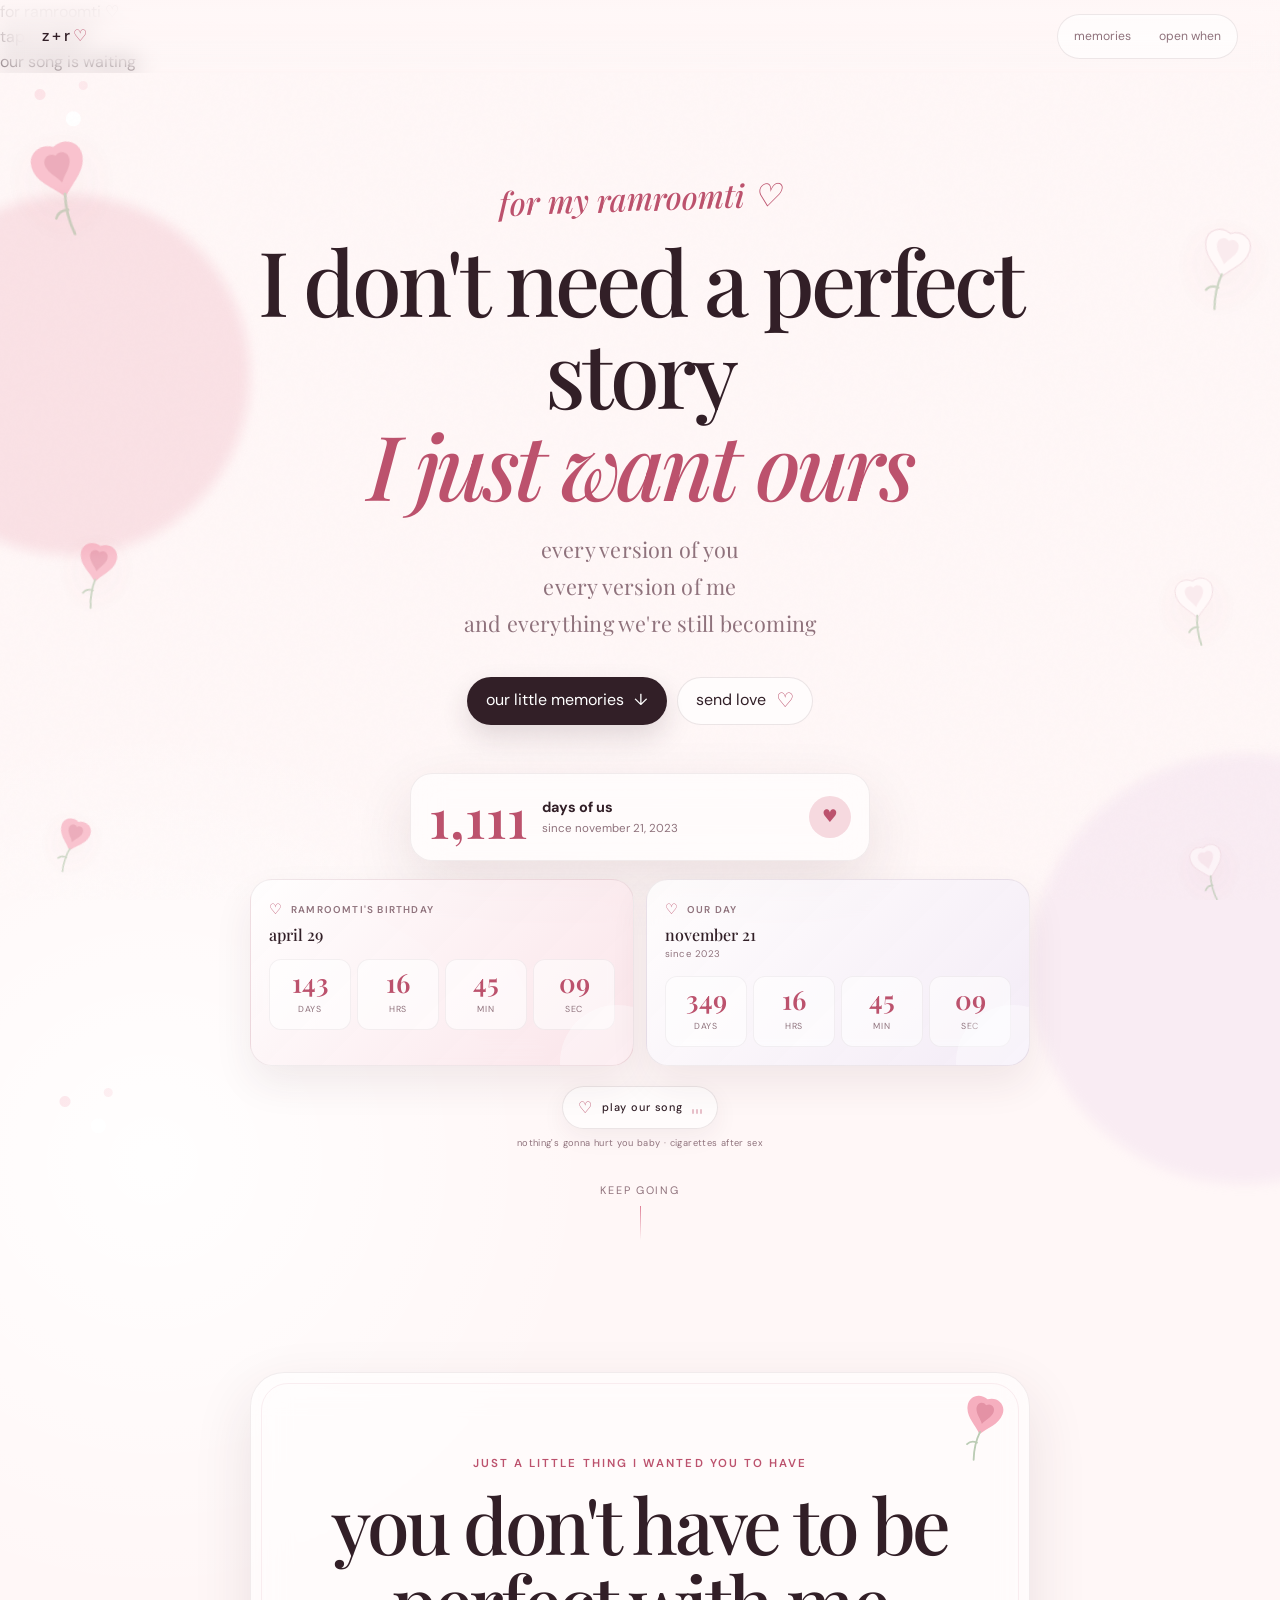
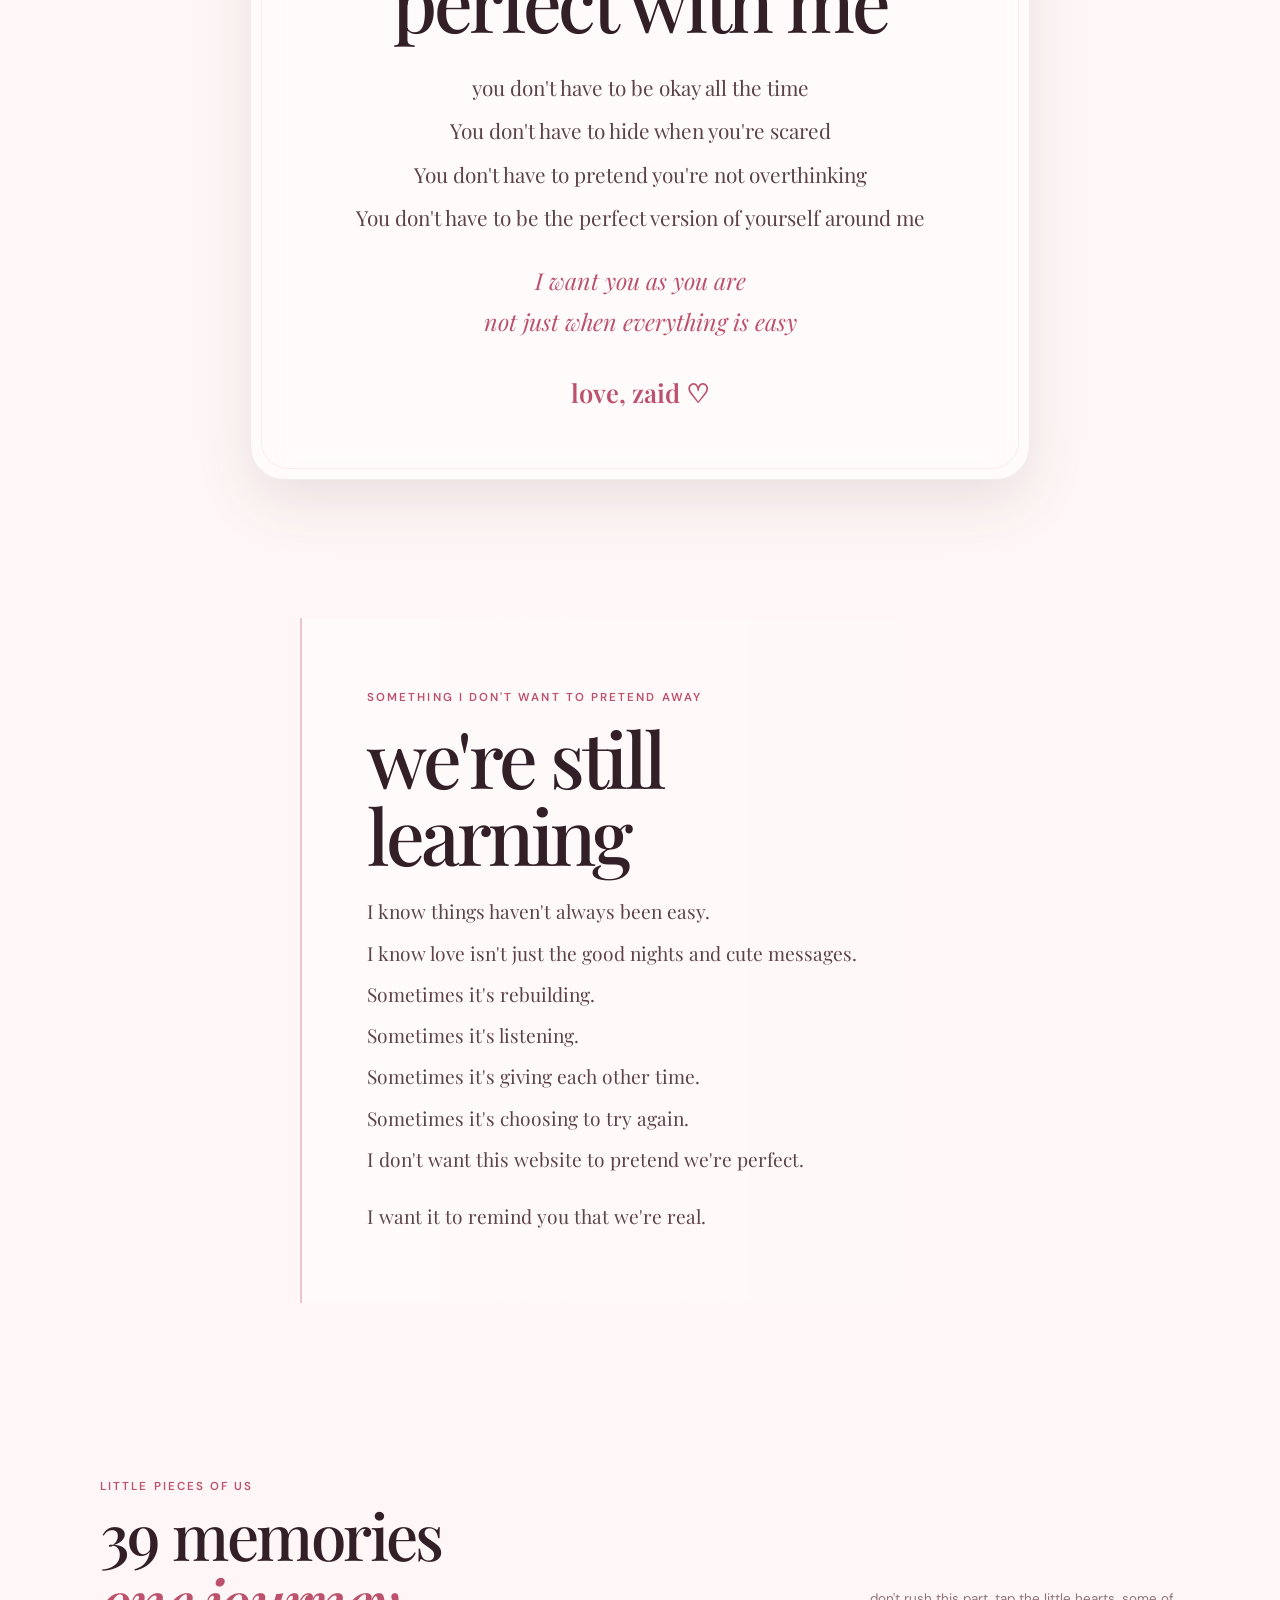
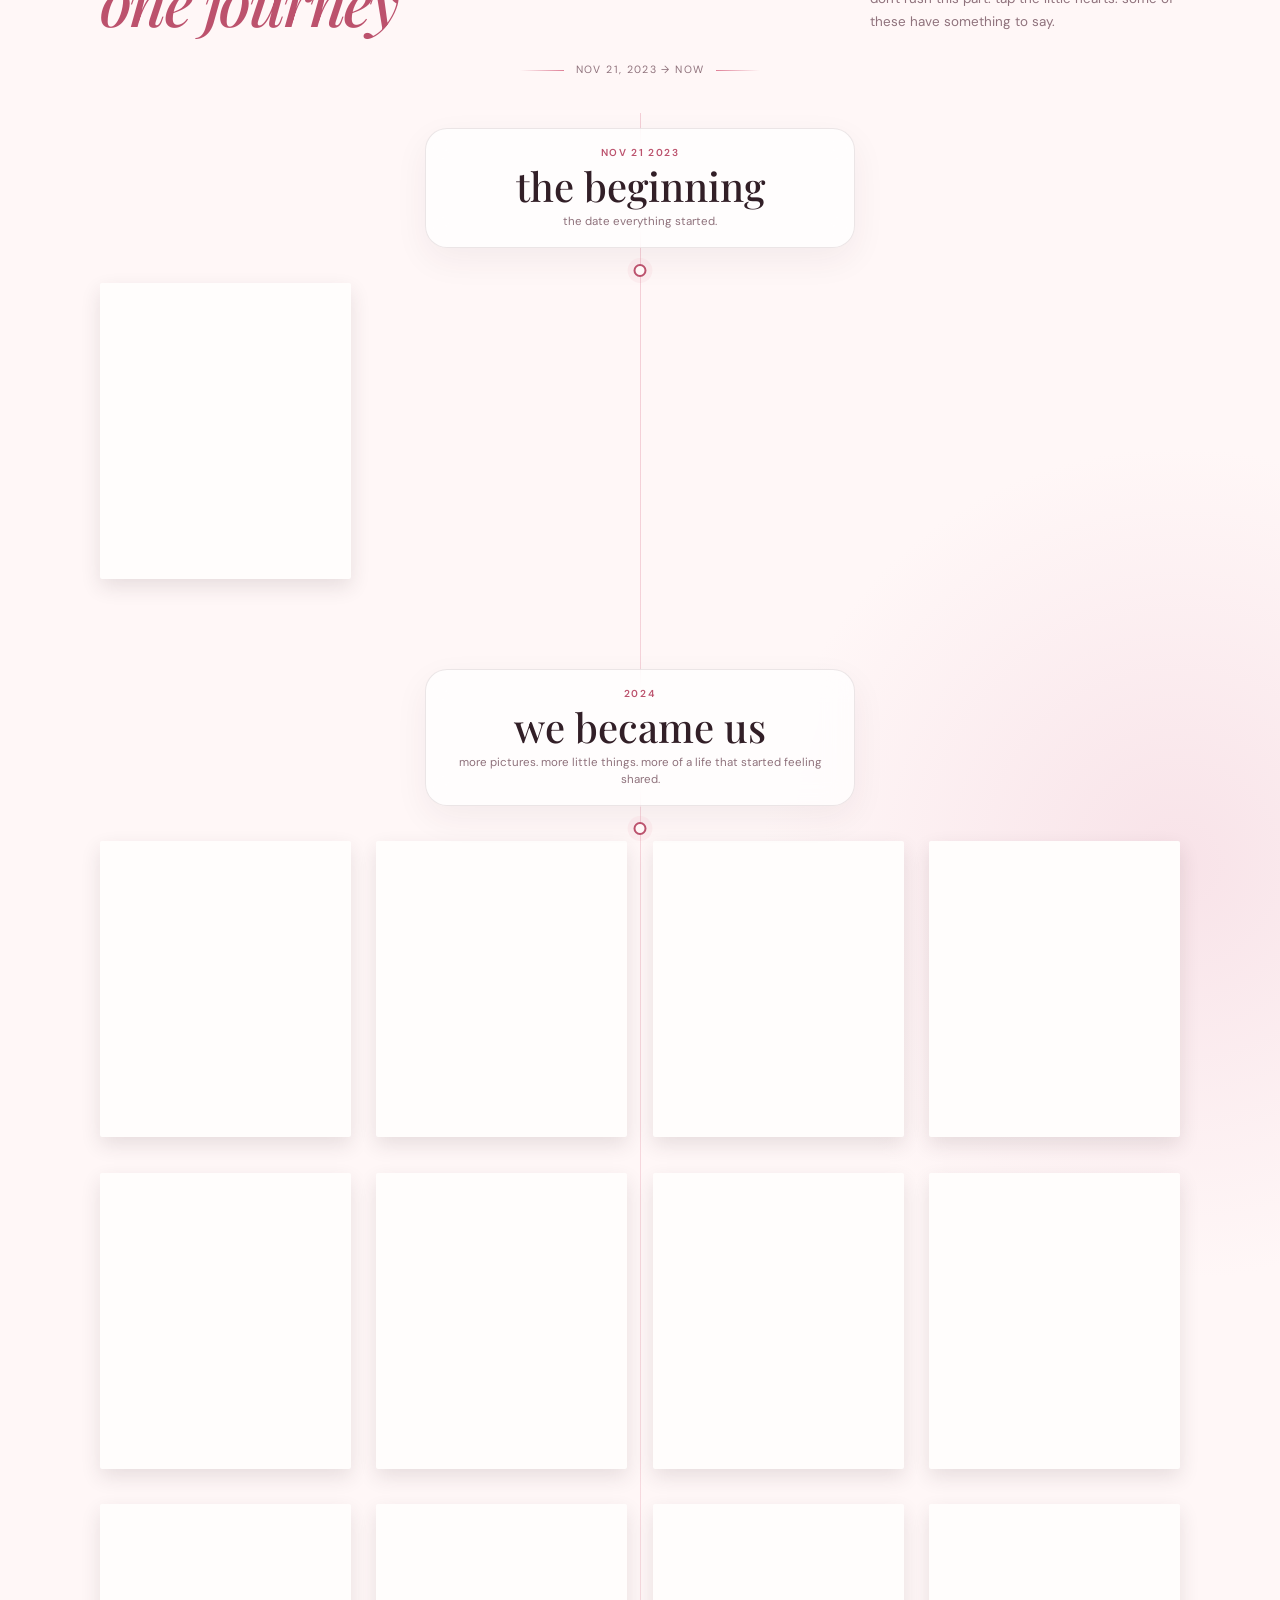
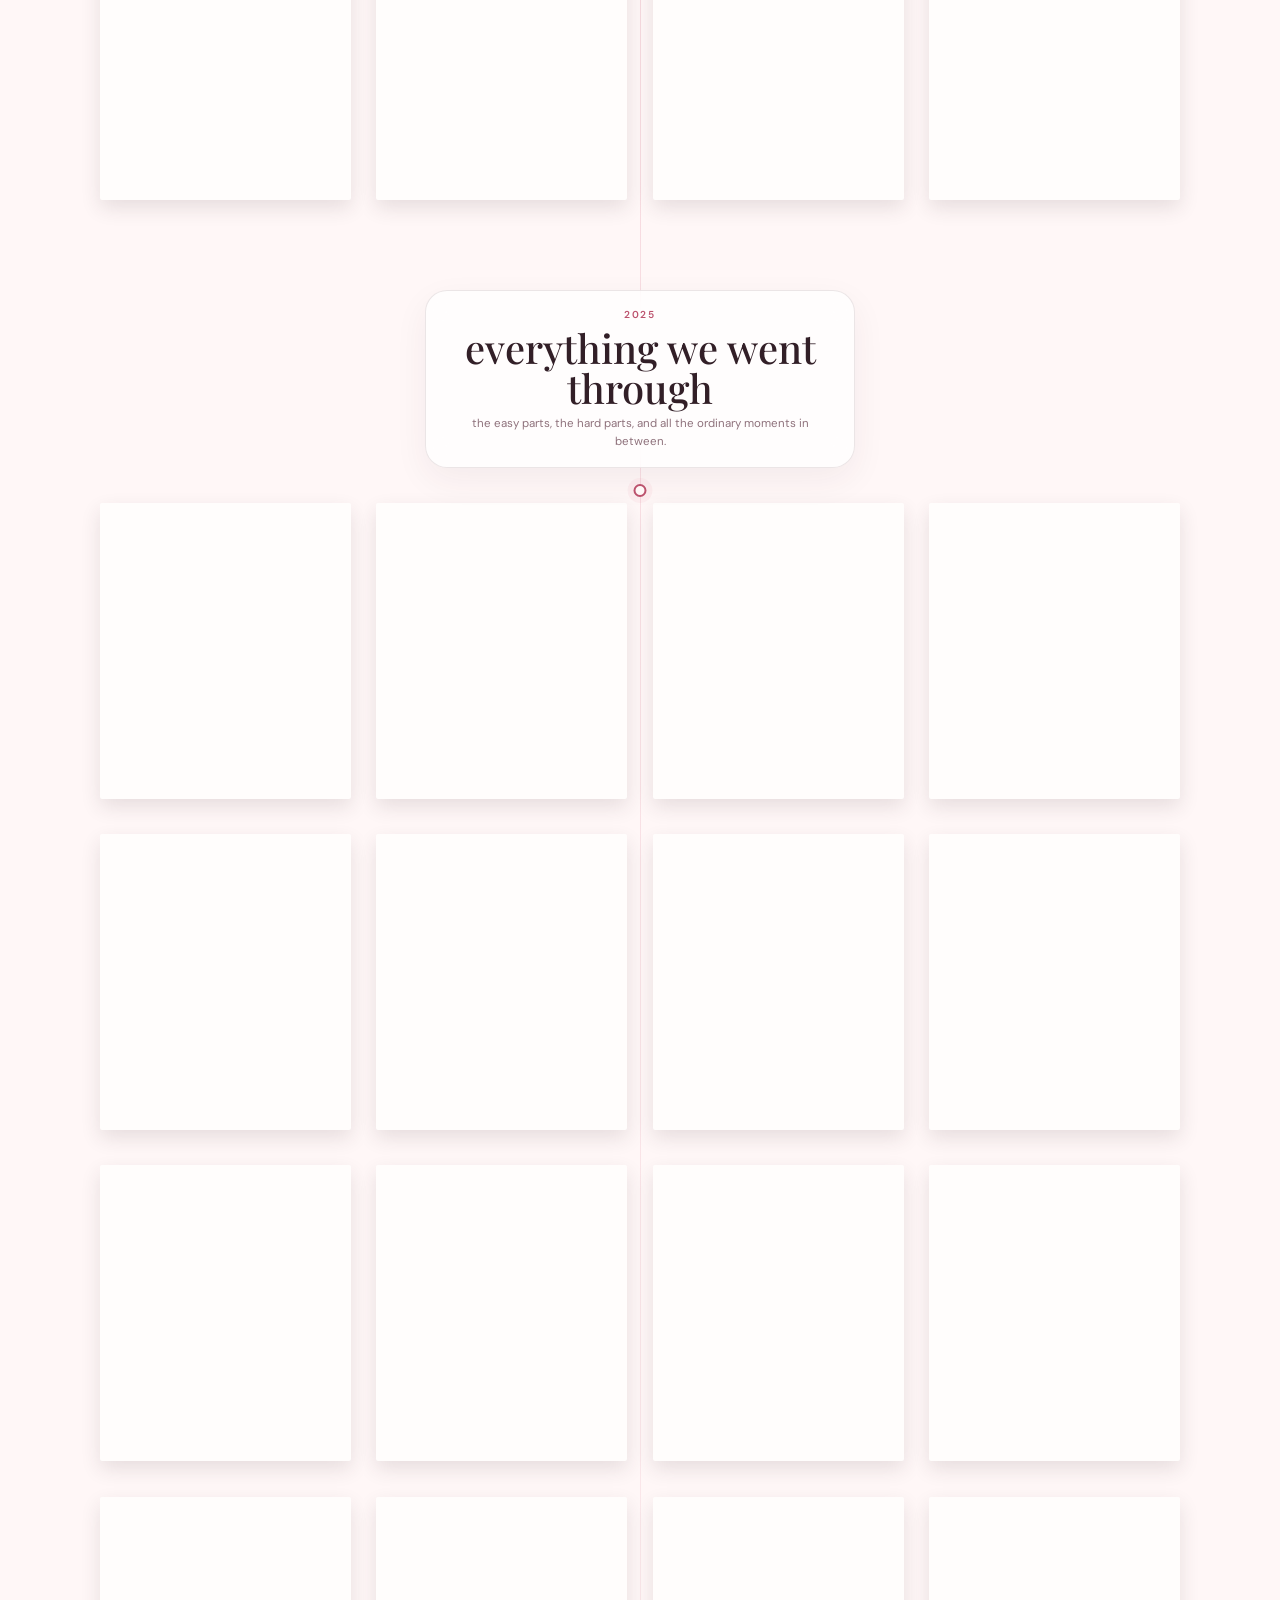
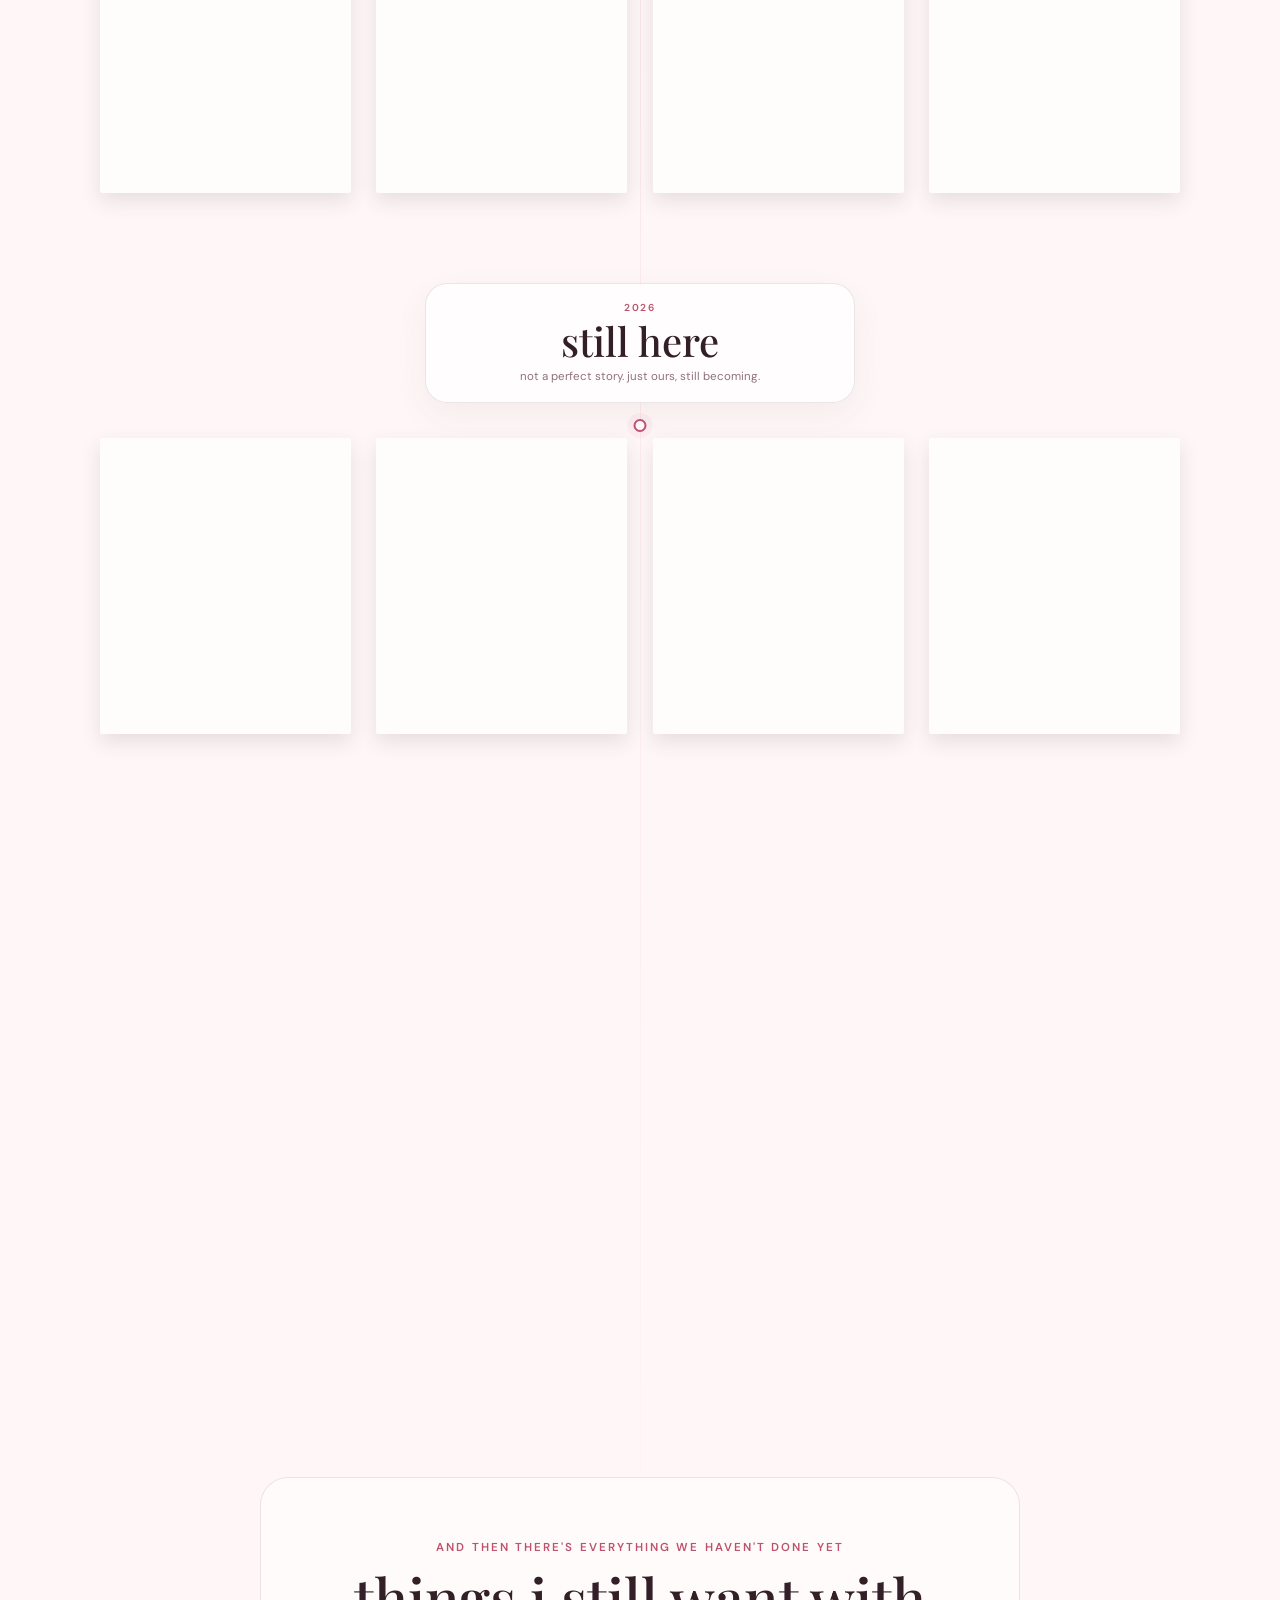
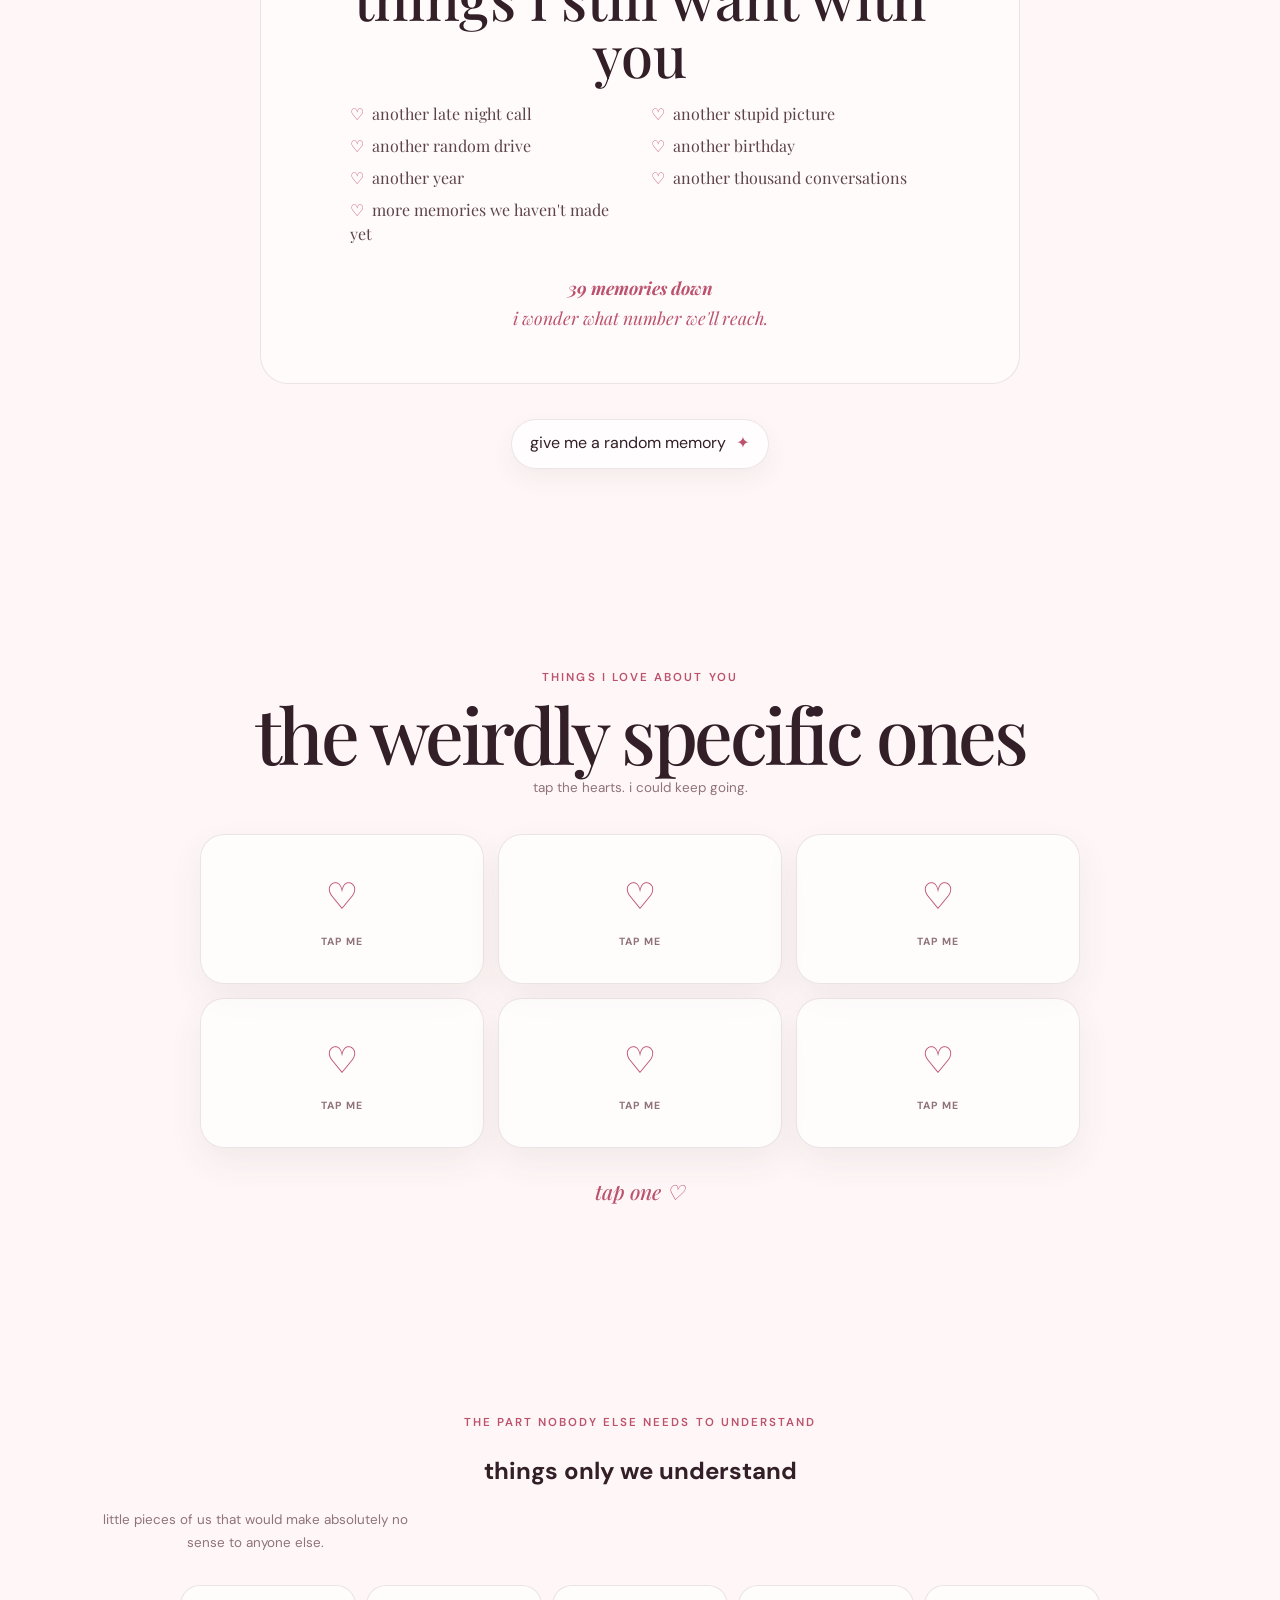
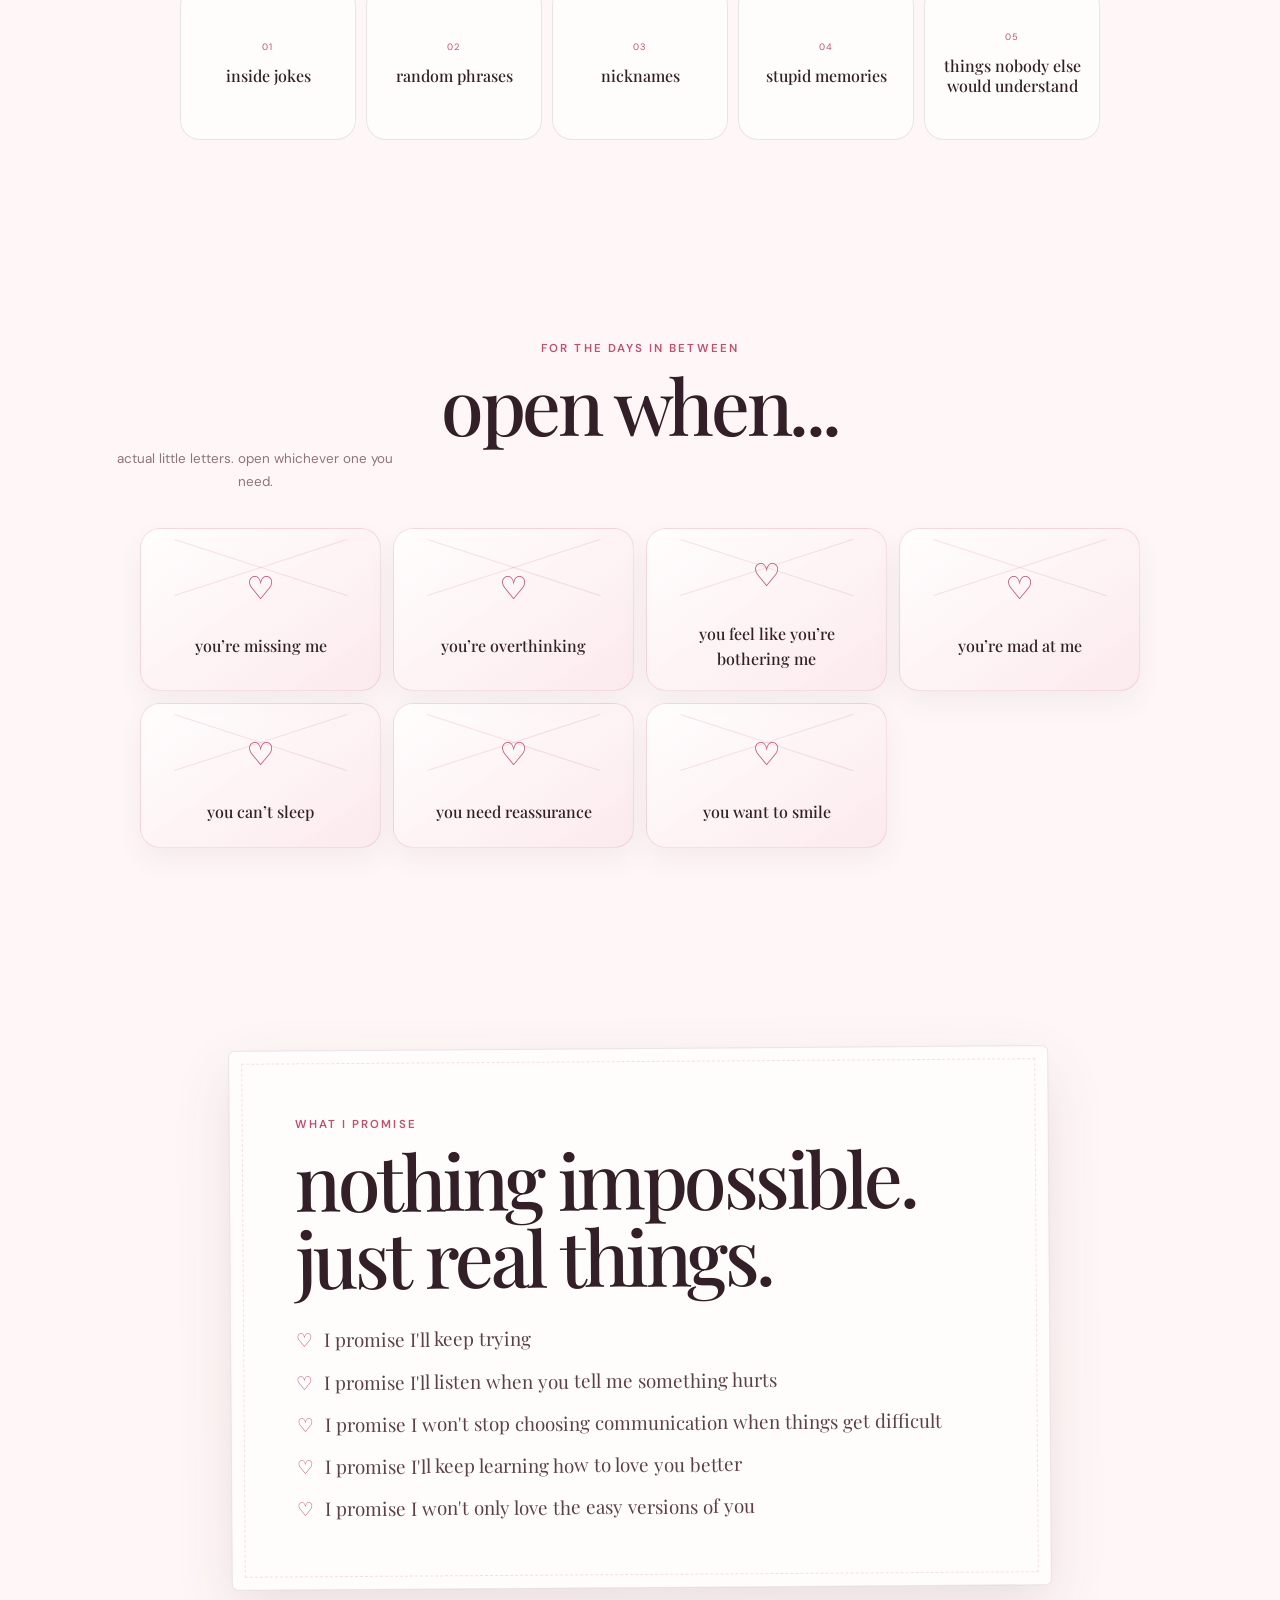
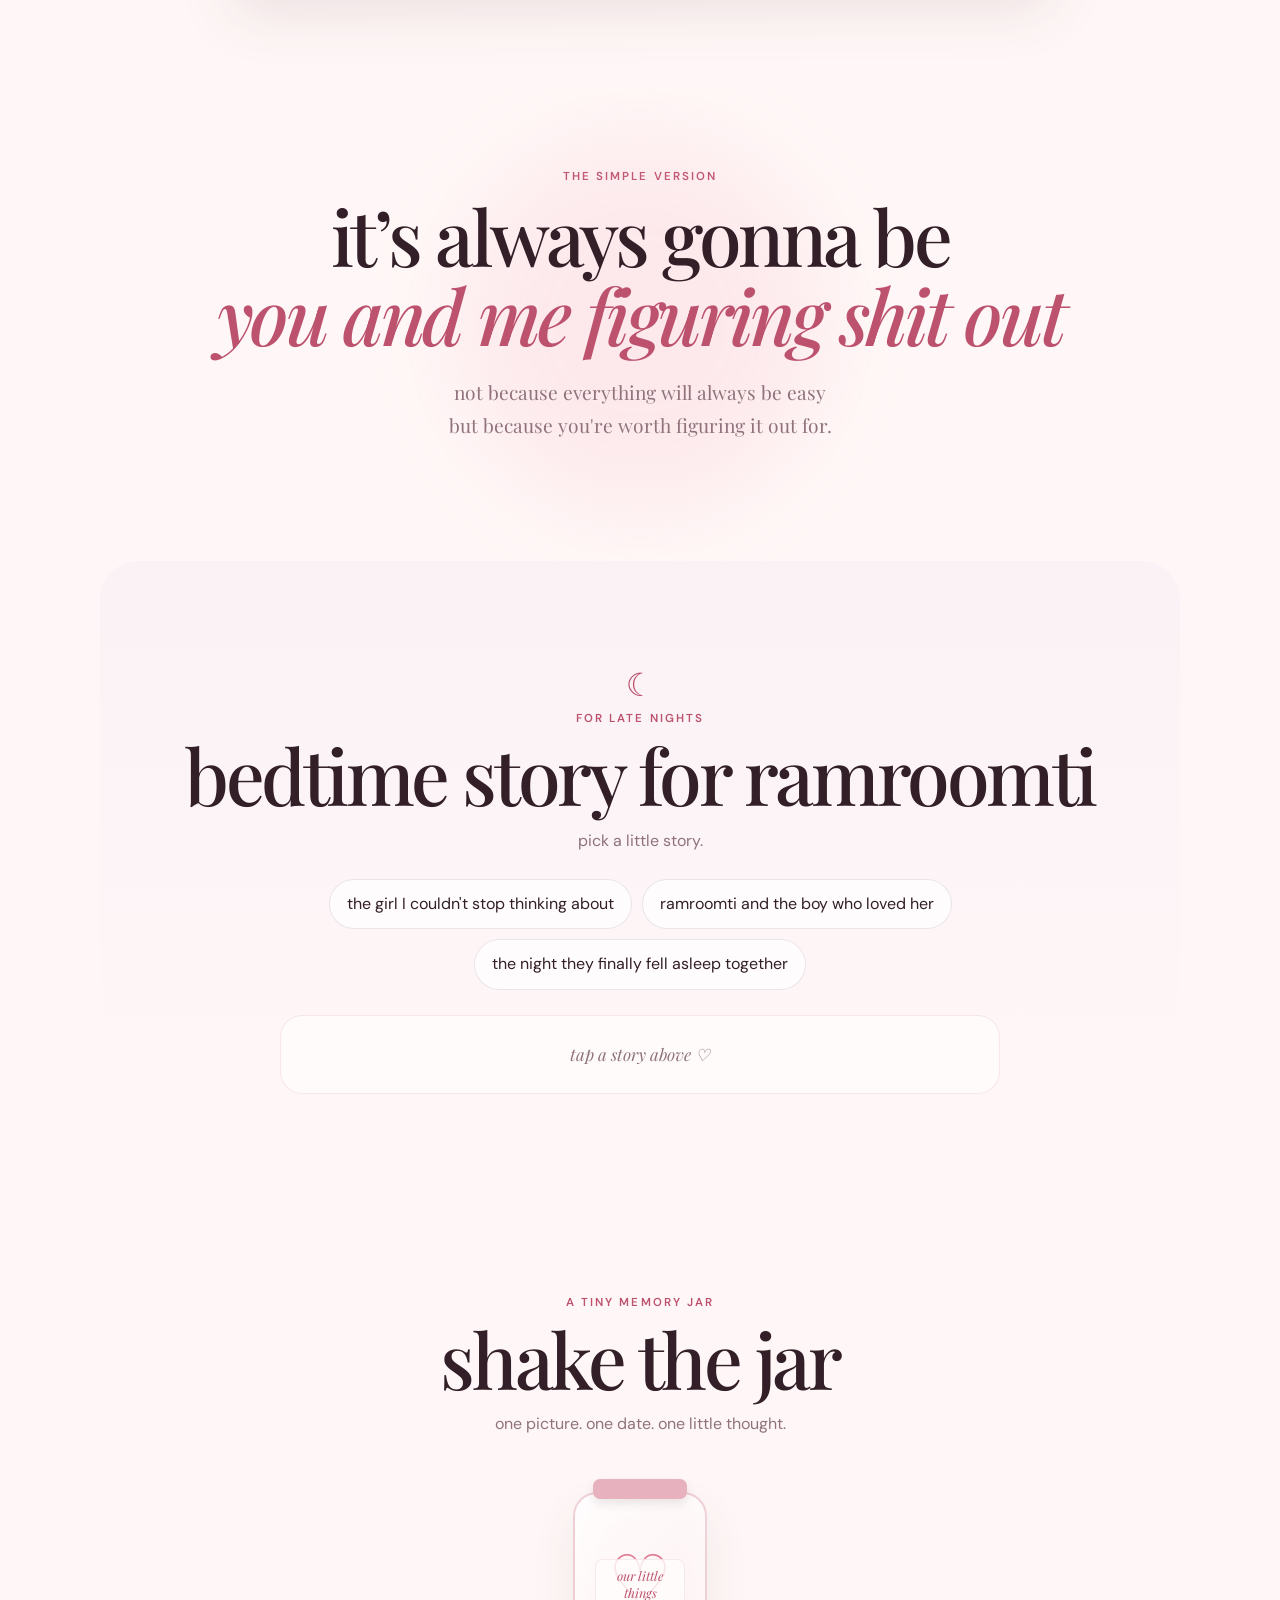
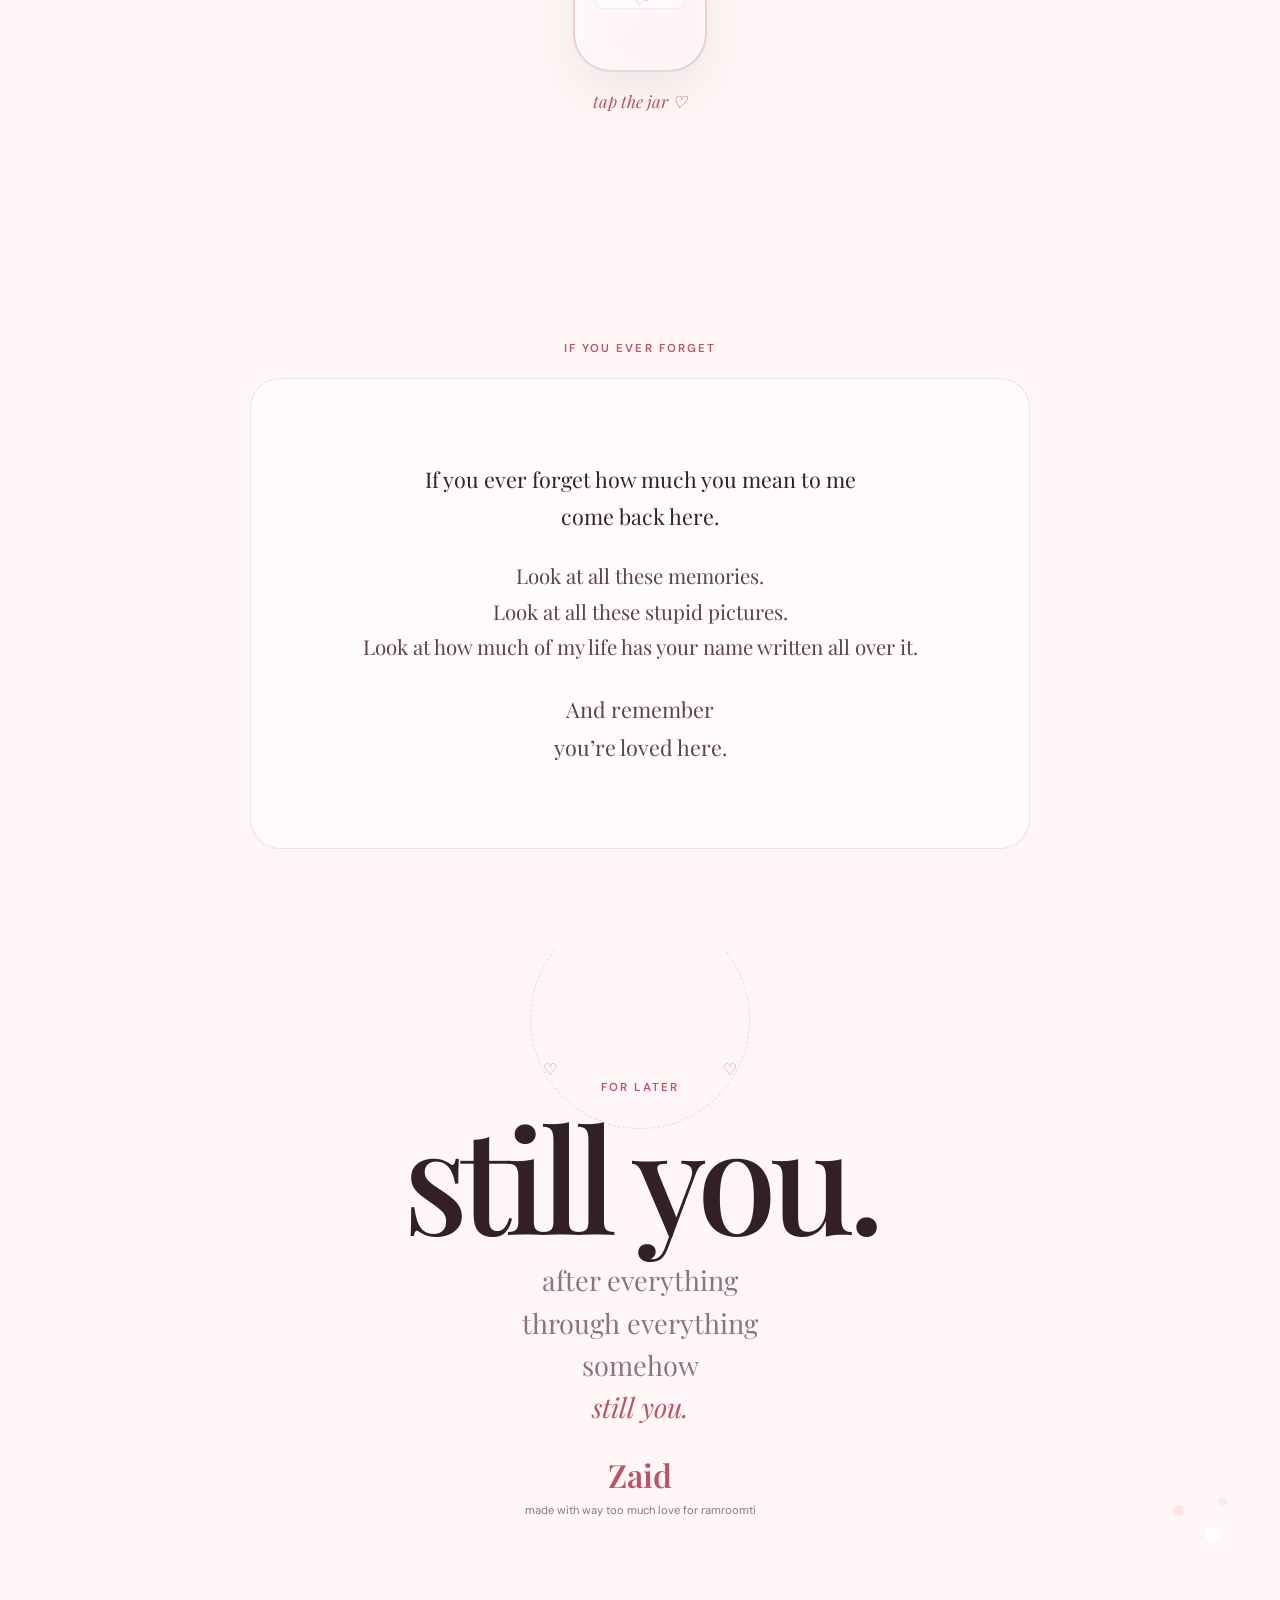
==== commit 2e19974c: "Add files via upload" ====
--- a/index.html
+++ b/index.html
@@ -13,6 +13,13 @@
   <link rel="stylesheet" href="style.css">
 </head>
 <body>
+  <div class="music-entry" id="music-entry" aria-label="Enter the site and play our song">
+    <div class="music-entry-inner">
+      <div class="music-entry-small">for ramroomti ♡</div>
+      <div class="music-entry-title">tap to enter</div>
+      <div class="music-entry-sub">our song is waiting</div>
+    </div>
+  </div>
   <div class="noise" aria-hidden="true"></div>
   <div class="floating-hearts" id="floating-hearts" aria-hidden="true"></div>
   <div class="floral-field" id="floral-field" aria-hidden="true">
--- a/style.css
+++ b/style.css
@@ -770,7 +770,7 @@
 .bedtime{text-align:center;background:linear-gradient(180deg,rgba(232,221,241,.2),rgba(255,247,247,0));border-radius:38px}.moon-mark{font-size:2rem;color:var(--rose-deep);animation:moonFloat 3.5s ease-in-out infinite}.bedtime>p{color:var(--muted)}.story-buttons{display:flex;flex-wrap:wrap;justify-content:center;gap:10px;margin:25px auto;max-width:850px}.story-buttons button{border:1px solid var(--line);background:rgba(255,255,255,.72);border-radius:999px;padding:12px 17px;color:var(--ink);cursor:pointer;transition:.25s ease}.story-buttons button:hover{background:white;transform:translateY(-2px);box-shadow:0 10px 25px rgba(72,39,50,.08)}.storybook{max-width:720px;margin:25px auto 0;padding:24px;border:1px solid rgba(188,82,109,.12);border-radius:22px;background:rgba(255,255,255,.5);font:italic 1.05rem/1.7 "Playfair Display",serif;color:var(--muted)}
 .story-overlay{position:fixed;inset:0;z-index:130;display:none;align-items:center;justify-content:center;padding:24px;background:#17131d;overflow:hidden}.story-overlay.is-open{display:flex}.night-sky{position:absolute;inset:0;background:radial-gradient(circle at 20% 20%,rgba(241,174,195,.22),transparent 22%),radial-gradient(circle at 80% 35%,rgba(205,182,230,.2),transparent 26%),linear-gradient(180deg,#17131d,#281b2a 70%,#1b1620)}.night-sky:before{content:"✦  ·  ✦     ·      ✦    ·   ✦       ·    ✦";position:absolute;inset:12% 5%;color:rgba(255,255,255,.55);font-size:1rem;letter-spacing:2rem;line-height:5rem;animation:starDrift 9s linear infinite}.story-overlay-content{position:relative;z-index:2;width:min(680px,100%);padding:clamp(30px,7vw,70px);border:1px solid rgba(255,255,255,.12);border-radius:28px;background:rgba(255,255,255,.07);backdrop-filter:blur(16px);color:#fff;text-align:center;box-shadow:0 30px 100px rgba(0,0,0,.3)}.story-overlay-content span{color:#f1a7ba;font-size:.72rem;letter-spacing:.14em;text-transform:uppercase}.story-overlay-content h3{font:500 clamp(2rem,5vw,4rem)/1.05 "Playfair Display",serif;margin:14px 0 22px}.story-overlay-content p{font:400 clamp(1rem,2vw,1.2rem)/1.8 "Playfair Display",serif;color:rgba(255,255,255,.78)}.story-close{position:absolute;z-index:3;right:18px;top:max(18px,env(safe-area-inset-top));width:46px;height:46px;border:0;border-radius:50%;background:rgba(255,255,255,.1);color:#fff;font-size:1.6rem}
 
-.memory-jar{text-align:center}.memory-jar>p{color:var(--muted)}.jar{position:relative;width:170px;height:205px;margin:30px auto 18px;border:0;background:transparent;cursor:pointer;display:block}.jar-glass{position:absolute;left:18px;right:18px;top:25px;bottom:0;border:2px solid rgba(188,82,109,.24);border-radius:24px 24px 38px 38px;background:linear-gradient(135deg,rgba(255,255,255,.65),rgba(246,217,223,.22));backdrop-filter:blur(5px);display:grid;place-items:center;font-size:4.5rem;color:var(--rose);box-shadow:inset 0 0 30px rgba(255,255,255,.55),0 20px 45px rgba(72,39,50,.08)}.jar-lid{position:absolute;left:38px;right:38px;top:12px;height:20px;border-radius:7px;background:#e7b1be;box-shadow:0 5px 10px rgba(72,39,50,.1)}.jar-label{position:absolute;left:40px;right:40px;top:92px;padding:7px 5px;background:rgba(255,253,252,.82);border:1px solid rgba(188,82,109,.1);border-radius:8px;font:italic .8rem "Playfair Display",serif;color:var(--rose-deep)}.jar.shake{animation:jarShake .7s ease}.jar-note{min-height:50px;color:var(--rose-deep);font:italic 1.05rem "Playfair Display",serif}.jar-note button{display:block;margin:9px auto 0;border:0;background:transparent;color:var(--ink);text-decoration:underline;text-underline-offset:4px}
+.memory-jar{text-align:center}.memory-jar>p{color:var(--muted)}.jar{position:relative;width:170px;height:205px;margin:30px auto 18px;border:0;background:transparent;cursor:pointer;display:block}.jar-glass{position:absolute;left:18px;right:18px;top:25px;bottom:0;border:2px solid rgba(188,82,109,.24);border-radius:24px 24px 38px 38px;background:linear-gradient(135deg,rgba(255,255,255,.65),rgba(246,217,223,.22));backdrop-filter:blur(5px);display:grid;place-items:center;font-size:4.5rem;color:var(--rose);box-shadow:inset 0 0 30px rgba(255,255,255,.55),0 20px 45px rgba(72,39,50,.08)}.jar-lid{position:absolute;left:38px;right:38px;top:12px;height:20px;border-radius:7px;background:#e7b1be;box-shadow:0 5px 10px rgba(72,39,50,.1)}.jar-label{position:absolute;left:40px;right:40px;top:92px;padding:7px 5px;background:rgba(255,253,252,.82);border:1px solid rgba(188,82,109,.1);border-radius:8px;font:italic .8rem "Playfair Display",serif;color:var(--rose-deep)}.jar.shake{animation:jarShake .7s cubic-bezier(.36,.07,.19,.97)}.jar-press{filter:brightness(.99)}.jar-note{min-height:50px;color:var(--rose-deep);font:italic 1.05rem "Playfair Display",serif}.jar-note button{display:block;margin:9px auto 0;border:0;background:transparent;color:var(--ink);text-decoration:underline;text-underline-offset:4px}
 
 .if-forget{text-align:center}.forget-card{max-width:780px;margin:20px auto 0;padding:clamp(28px,6vw,60px);background:rgba(255,255,255,.5);border-radius:30px;border:1px solid var(--line)}.forget-card p{font:400 clamp(1rem,2.1vw,1.28rem)/1.75 "Playfair Display",serif;color:#5c424a}.forget-card p:first-child{font-size:1.35em;color:var(--ink)}.forget-card .strong-line{font-size:1.35em}
 
@@ -825,3 +825,7 @@
 @media (max-width:800px){.private-grid{grid-template-columns:repeat(2,1fr)}.private-card:last-child{grid-column:1/-1}.future-us-card ul{gap:8px 14px}.timeline:before{left:14px}.timeline-marker{margin-left:32px;width:calc(100% - 32px);text-align:left}.timeline-marker:after{left:-22px;bottom:50%;transform:translateY(50%)}.timeline-block .gallery-grid{margin-left:24px;width:calc(100% - 24px)}}
 @media (max-width:600px){.music-hint{font-size:.52rem}.quiet-note{padding:30px 18px}.timeline-block{padding-bottom:55px}.timeline-marker{padding:15px 17px}.timeline-marker strong{font-size:1.55rem}.timeline-marker p{font-size:.66rem}.future-us-card{padding:27px 18px}.future-us-card ul{grid-template-columns:1fr;max-width:330px}.future-us-card li{font-size:.92rem}.private-grid{gap:8px}.private-card{min-height:125px;border-radius:17px}.private-card b{font-size:.9rem}.letter-overlay{padding:12px}.letter-modal{padding:34px 21px 30px}.letter-body{font-size:1.08rem;line-height:1.72}.one-more-wrap{margin-top:27px}.final-content p{font-size:2.25rem}.final-content strong{font-size:1.8rem}}
 @media (prefers-reduced-motion:reduce){.music-on .music-eq i,.final-stars{animation:none}.one-more-wrap{transition:none}}
+
+.jar.shake .jar-glass{animation:jarGlassShake .7s cubic-bezier(.36,.07,.19,.97)}.jar.shake .jar-lid{animation:jarLidShake .7s cubic-bezier(.36,.07,.19,.97)}
+@keyframes jarGlassShake{0%,100%{transform:translateX(0) rotate(0)}15%{transform:translateX(-7px) rotate(-3deg)}30%{transform:translateX(7px) rotate(3deg)}45%{transform:translateX(-6px) rotate(-2deg)}60%{transform:translateX(5px) rotate(2deg)}75%{transform:translateX(-3px) rotate(-1deg)}90%{transform:translateX(2px) rotate(.5deg)}}
+@keyframes jarLidShake{0%,100%{transform:translateX(0) rotate(0)}15%{transform:translateX(-5px) rotate(-4deg)}30%{transform:translateX(5px) rotate(4deg)}45%{transform:translateX(-4px) rotate(-3deg)}60%{transform:translateX(4px) rotate(3deg)}75%{transform:translateX(-2px) rotate(-1deg)}90%{transform:translateX(1px) rotate(.5deg)}}
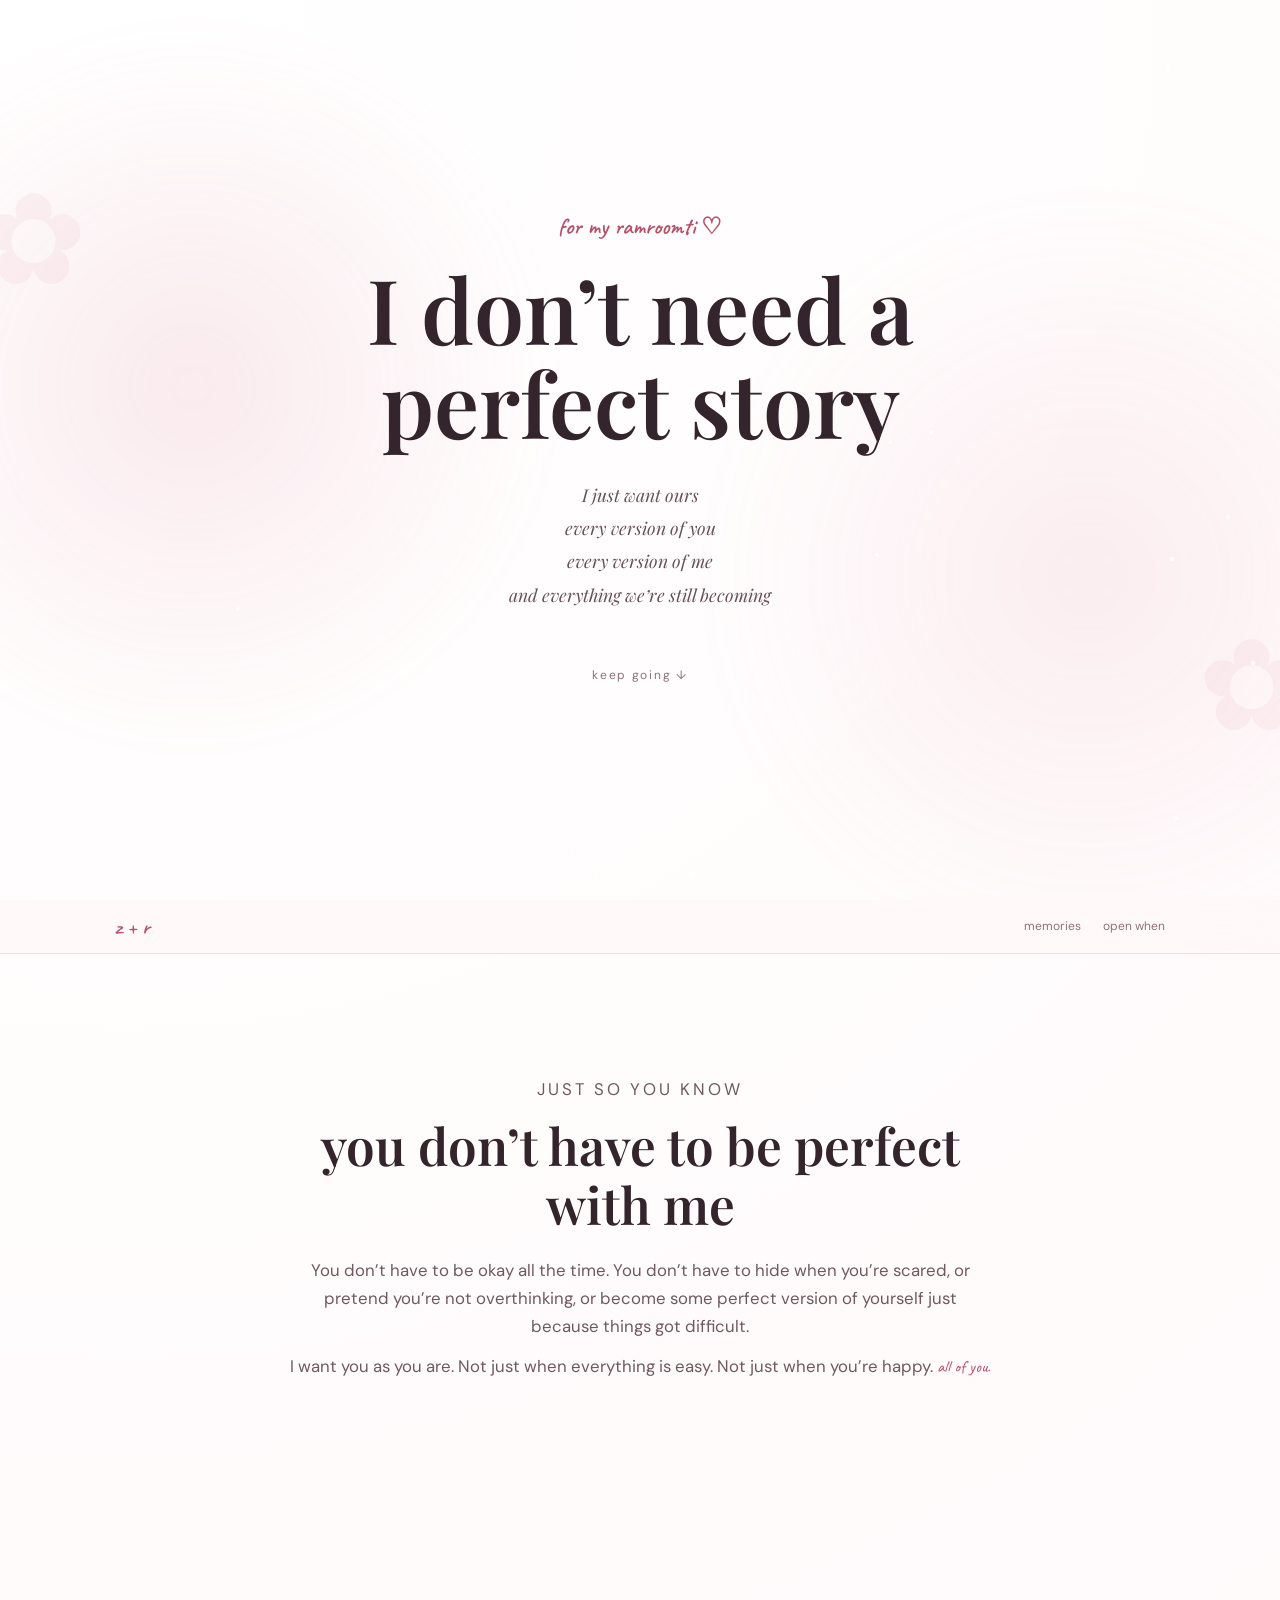
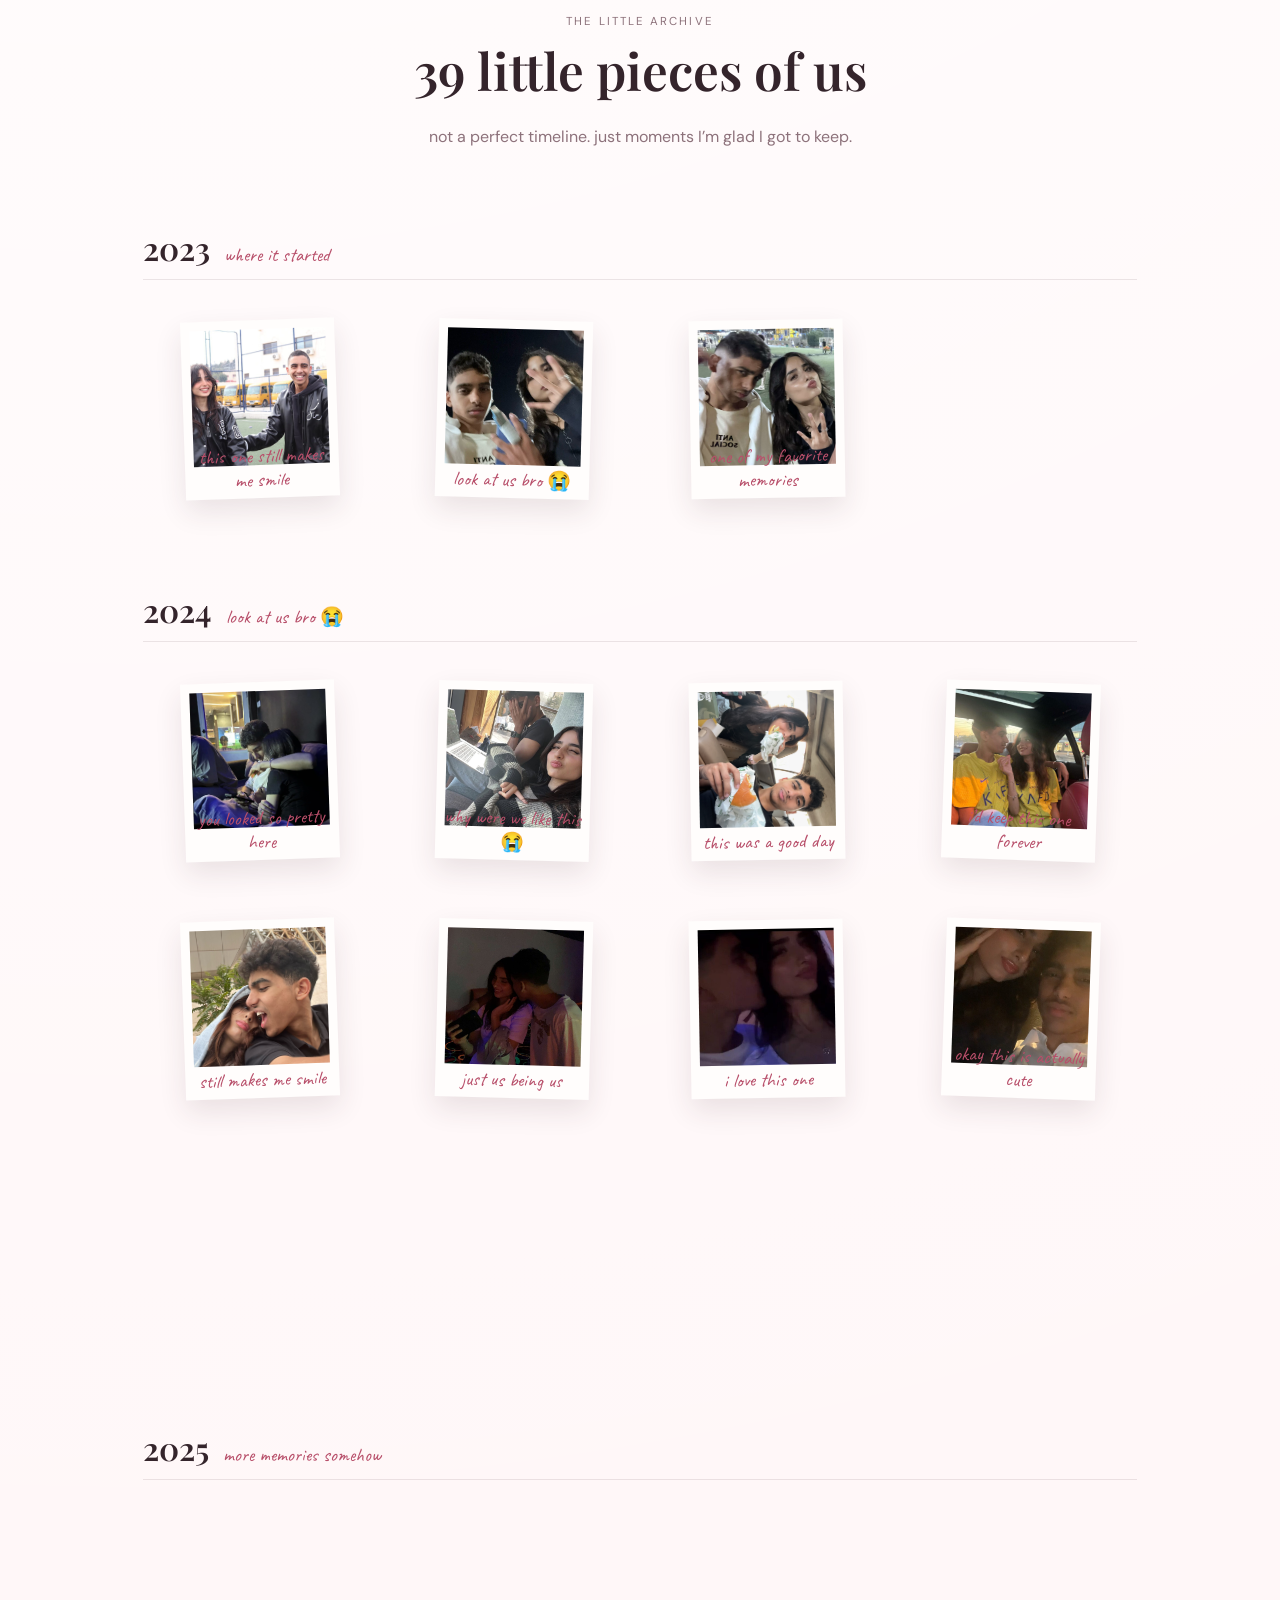
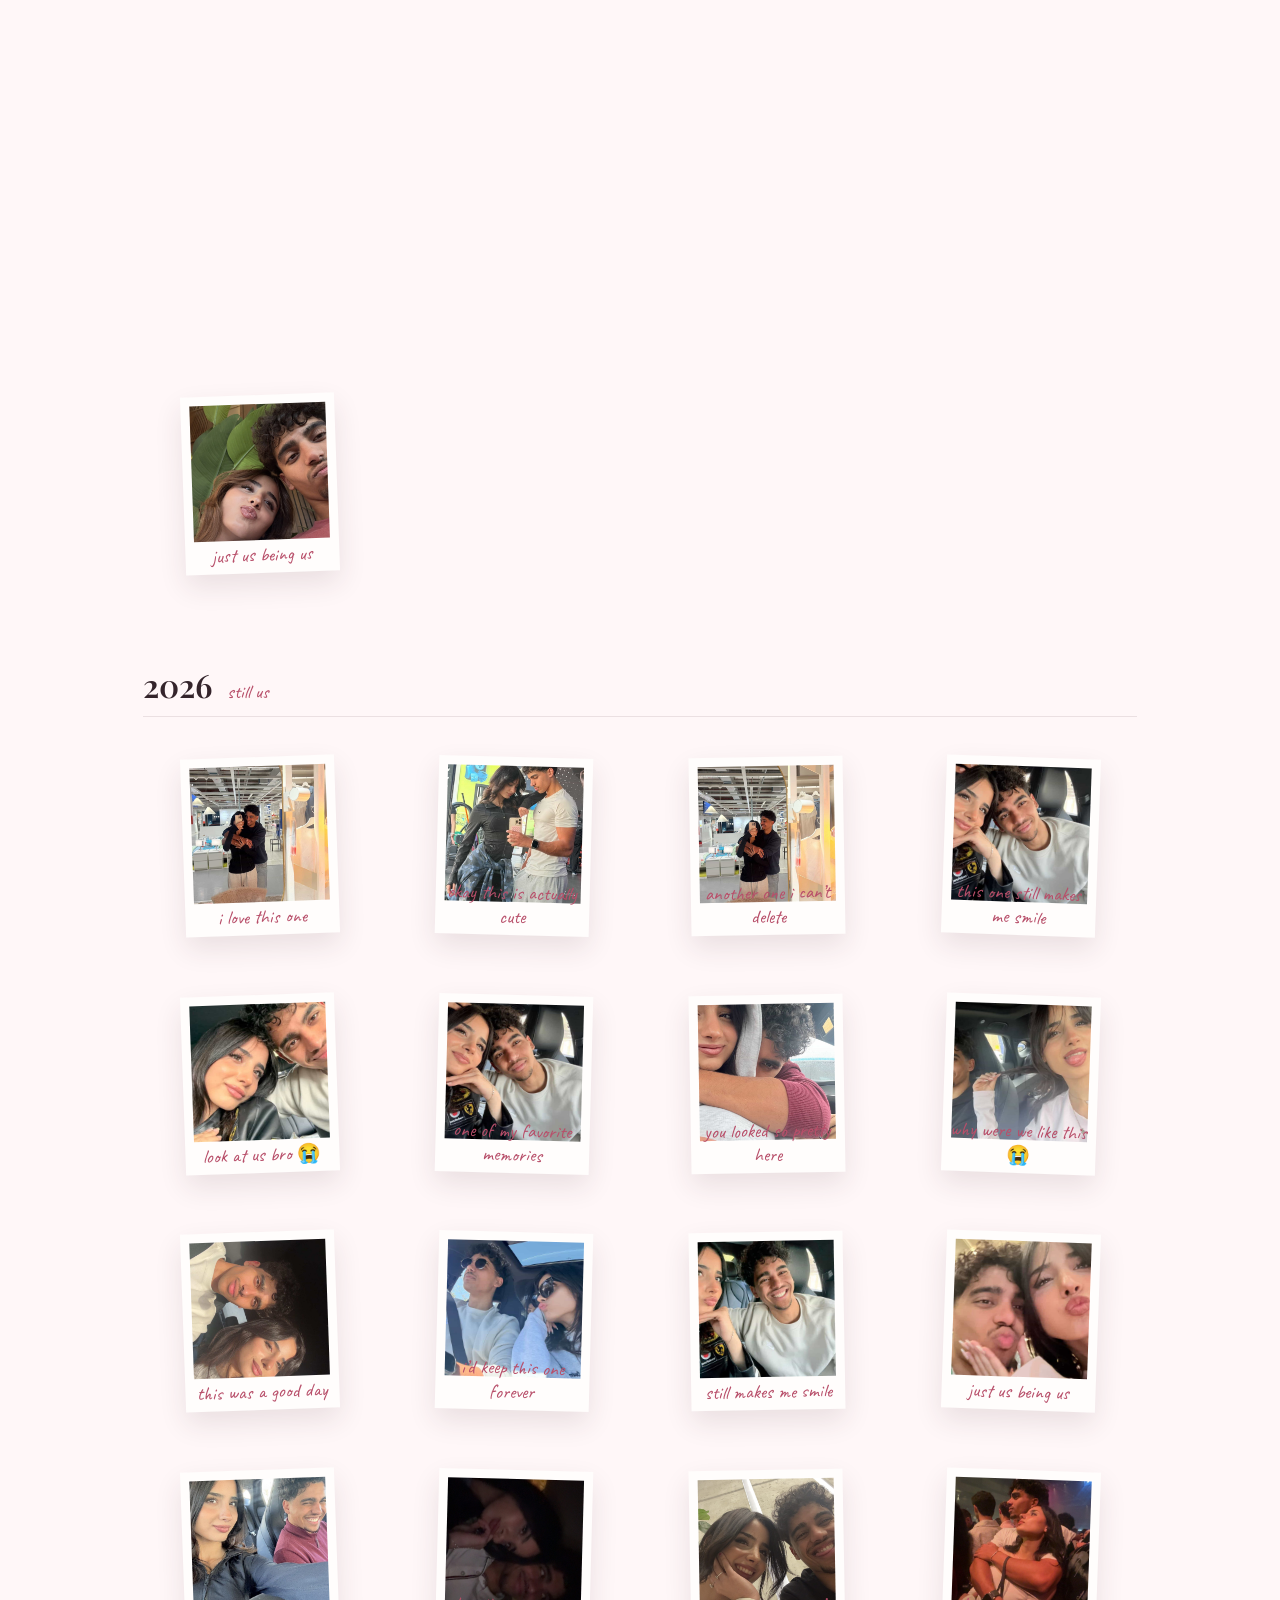
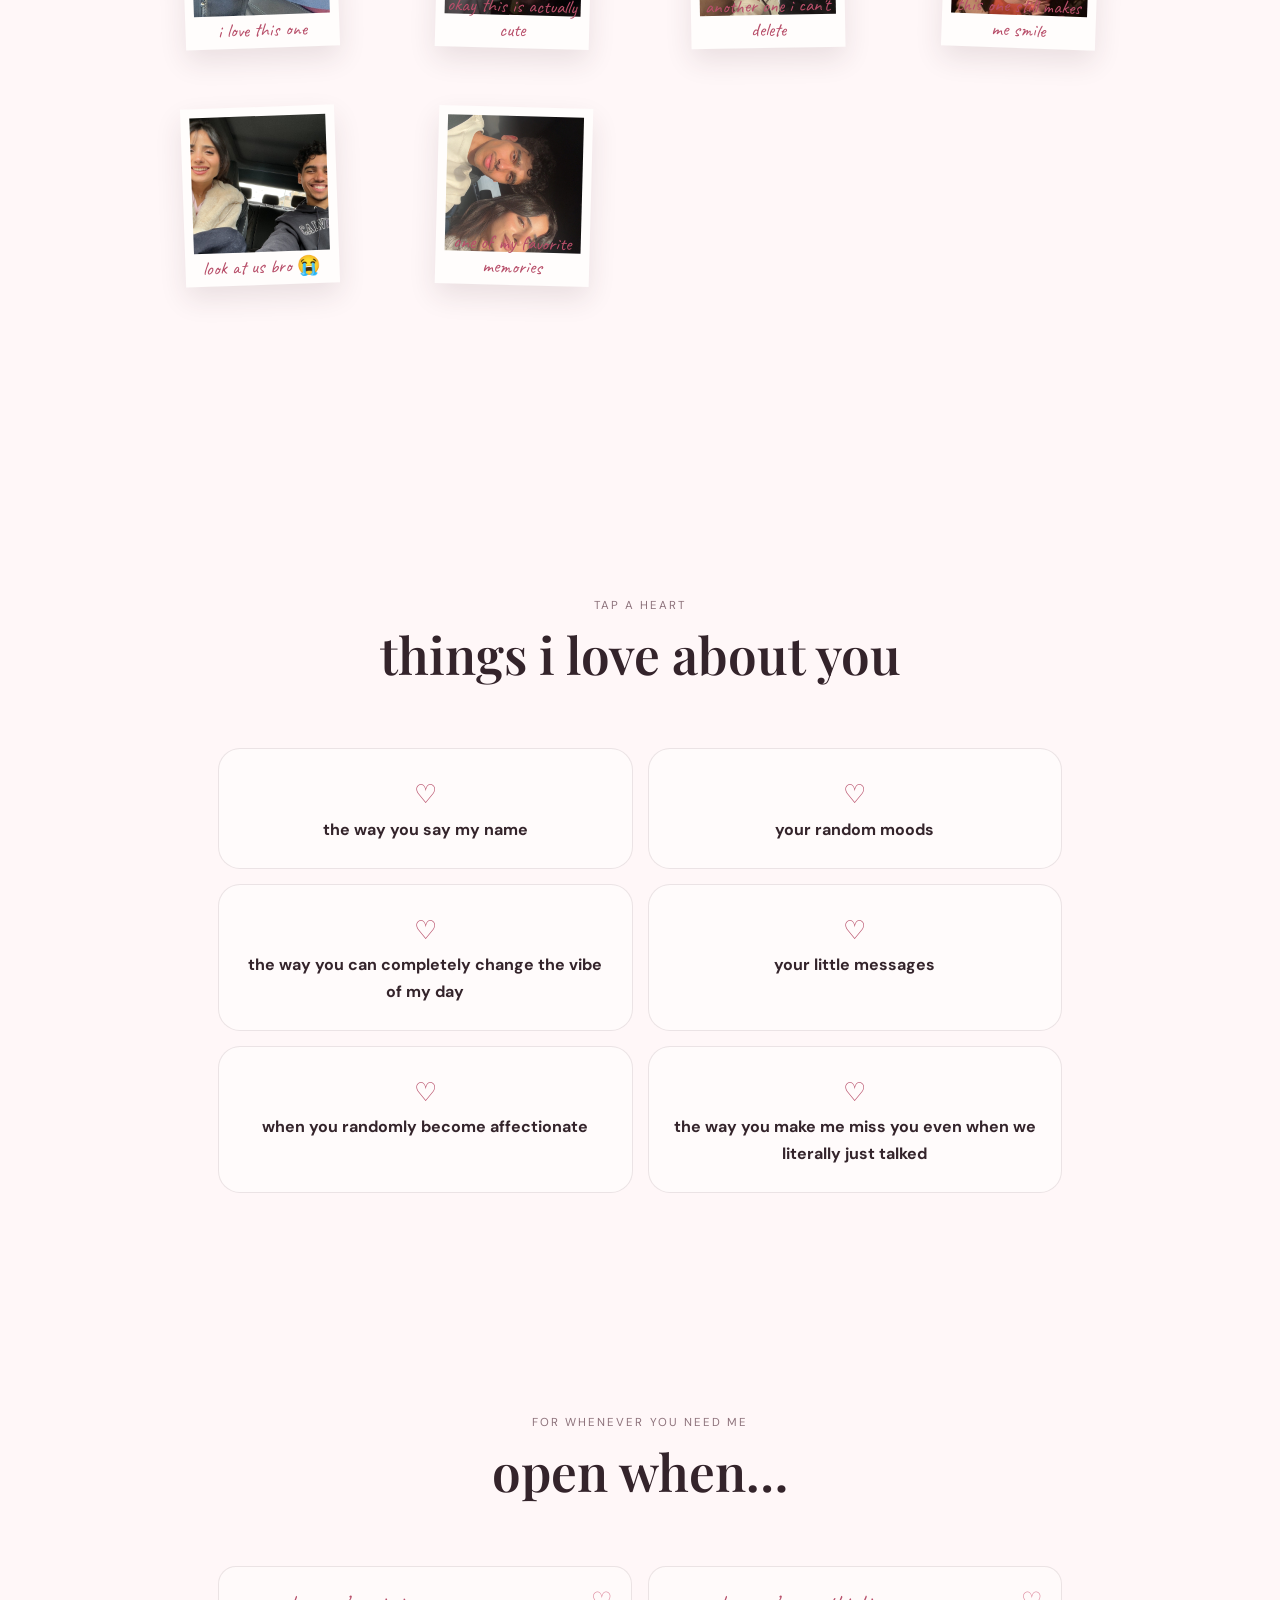
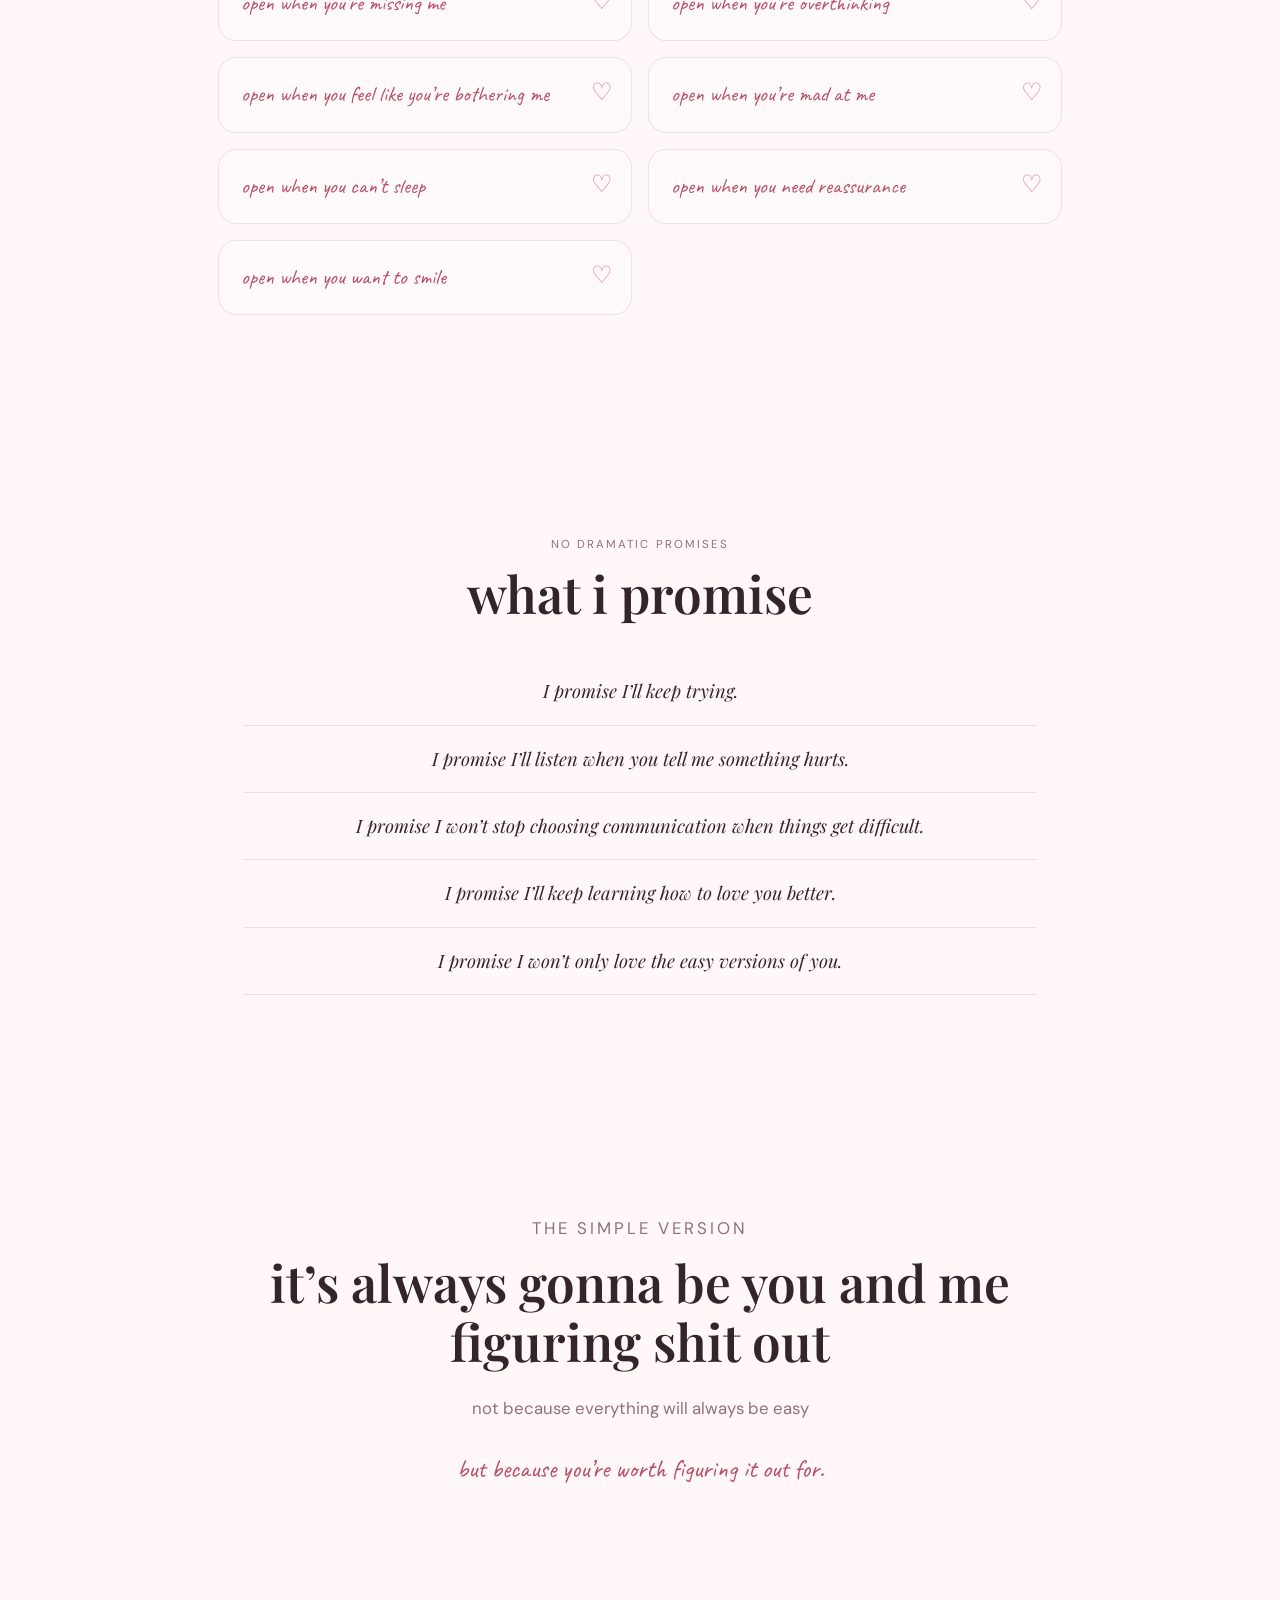
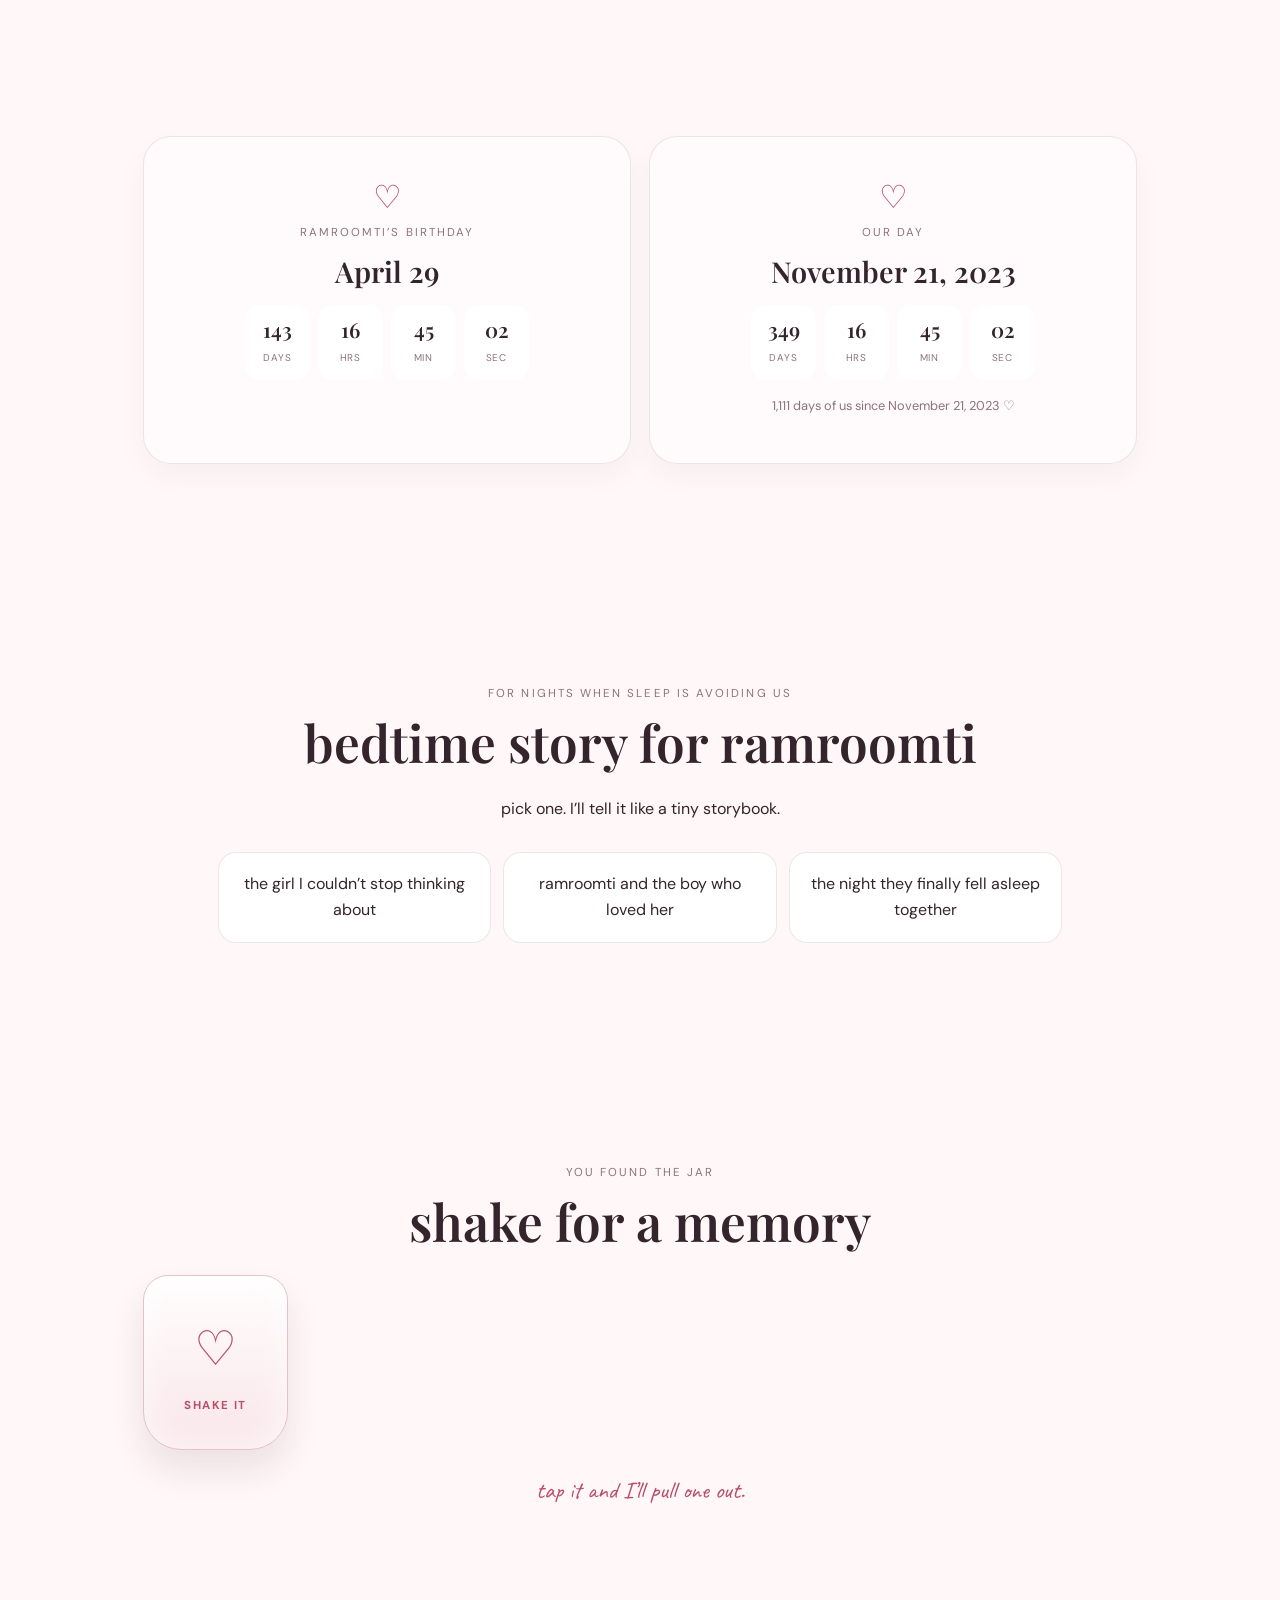
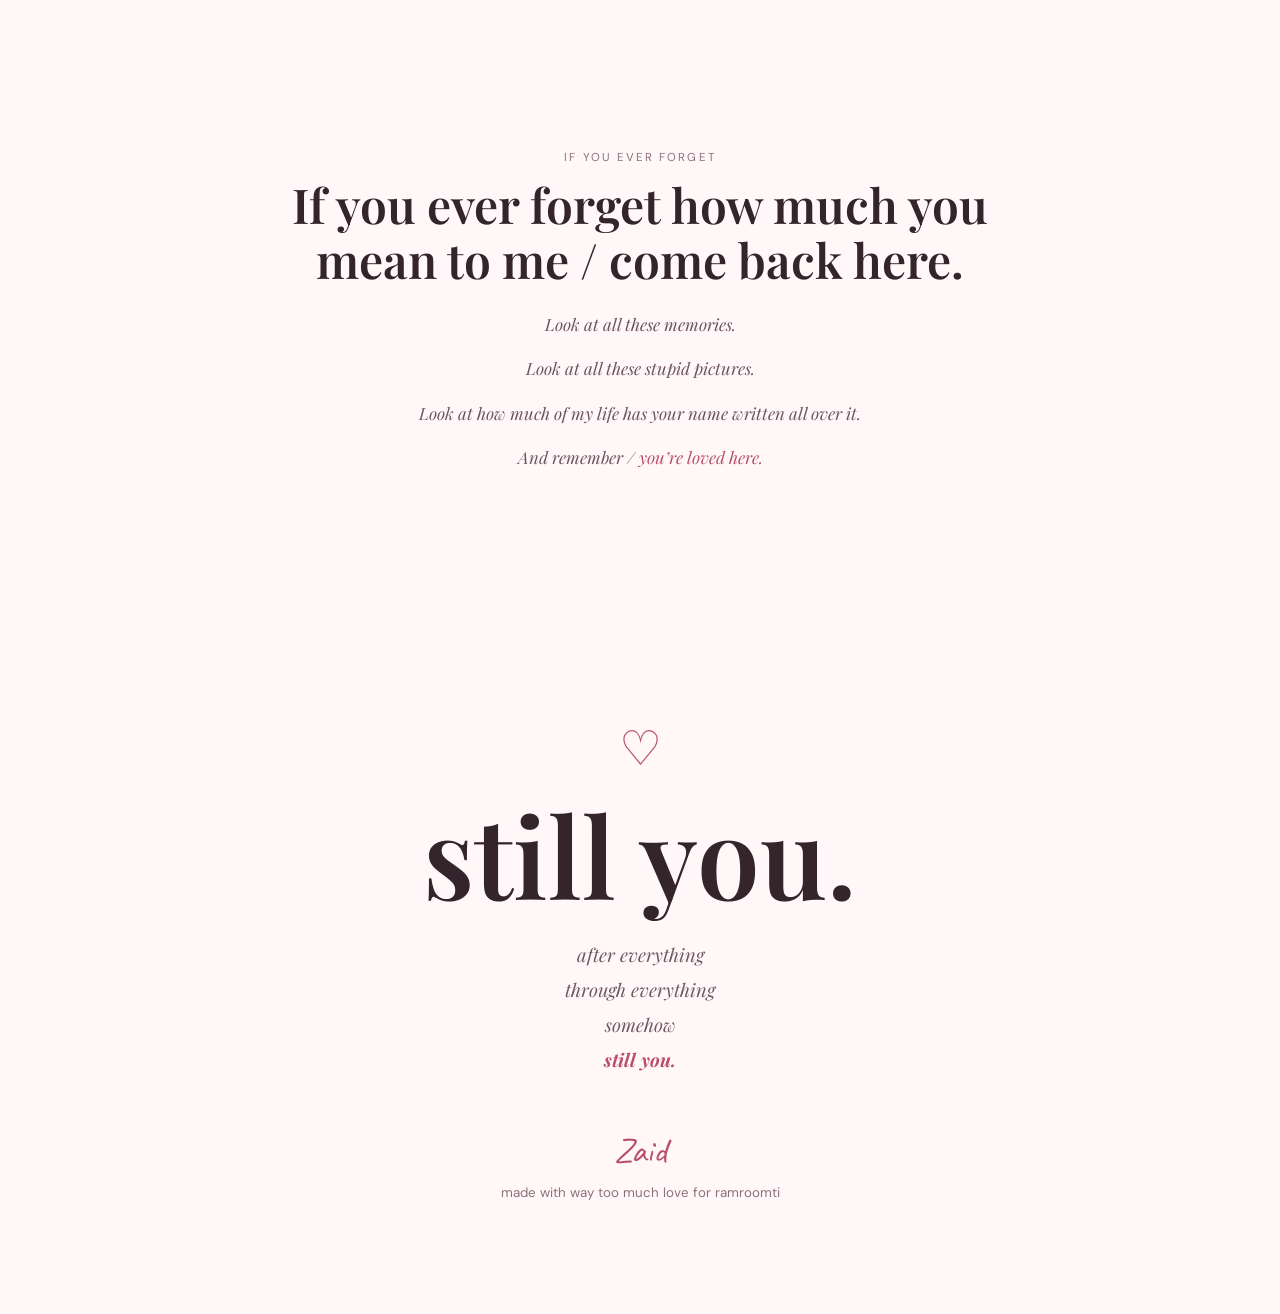
==== commit f6f2970f: "Add files via upload" ====
--- a/index.html
+++ b/index.html
@@ -1,152 +1,108 @@
-<!DOCTYPE html>
+<!doctype html>
 <html lang="en">
 <head>
-  <meta charset="UTF-8">
-  <meta name="viewport" content="width=device-width, initial-scale=1, viewport-fit=cover">
-  <meta name="theme-color" content="#fff7f7">
-  <meta name="apple-mobile-web-app-capable" content="yes">
-  <meta name="apple-mobile-web-app-status-bar-style" content="default">
-  <title>Zaid &amp; Ramroomti ♡</title>
-  <link rel="preconnect" href="https://fonts.googleapis.com">
-  <link rel="preconnect" href="https://fonts.gstatic.com" crossorigin>
-  <link href="https://fonts.googleapis.com/css2?family=DM+Sans:wght@400;500;600&family=Playfair+Display:ital,wght@0,400;0,500;0,600;1,400;1,500;1,600&family=Caveat:wght@400;500;600&display=swap" rel="stylesheet">
-  <link rel="stylesheet" href="style.css">
+<meta charset="utf-8">
+<meta name="viewport" content="width=device-width,initial-scale=1,viewport-fit=cover">
+<meta name="theme-color" content="#fff7f8">
+<title>for my ramroomti ♡</title>
+<link rel="preconnect" href="https://fonts.googleapis.com">
+<link rel="preconnect" href="https://fonts.gstatic.com" crossorigin>
+<link href="https://fonts.googleapis.com/css2?family=Caveat:wght@400;500;600&family=DM+Sans:wght@400;500;600&family=Playfair+Display:ital,wght@0,500;0,600;1,500;1,600&display=swap" rel="stylesheet">
+<link rel="stylesheet" href="style.css">
 </head>
 <body>
-  <div class="music-entry" id="music-entry" aria-label="Enter the site and play our song">
-    <div class="music-entry-inner">
-      <div class="music-entry-small">for ramroomti ♡</div>
-      <div class="music-entry-title">tap to enter</div>
-      <div class="music-entry-sub">our song is waiting</div>
+<div class="ambient" id="ambient" aria-hidden="true"></div>
+<header class="hero" id="top">
+  <div class="hero-flower flower-a">✿</div><div class="hero-flower flower-b">✿</div>
+  <div class="hero-inner">
+    <p class="eyebrow">for my ramroomti ♡</p>
+    <h1>I don’t need a perfect story</h1>
+    <div class="hero-lines">
+      <p>I just want ours</p><p>every version of you</p><p>every version of me</p><p>and everything we’re still becoming</p>
     </div>
+    <a class="scroll" href="#journey">keep going ↓</a>
   </div>
-  <div class="noise" aria-hidden="true"></div>
-  <div class="floating-hearts" id="floating-hearts" aria-hidden="true"></div>
-  <div class="floral-field" id="floral-field" aria-hidden="true">
-    <div class="rose-float rose-float--pink rose-float--1"><svg viewBox="0 0 100 120"><use href="#rose-pink"></use></svg></div>
-    <div class="rose-float rose-float--white rose-float--2"><svg viewBox="0 0 100 120"><use href="#rose-white"></use></svg></div>
-    <div class="rose-float rose-float--pink rose-float--3"><svg viewBox="0 0 100 120"><use href="#rose-pink"></use></svg></div>
-    <div class="rose-float rose-float--white rose-float--4"><svg viewBox="0 0 100 120"><use href="#rose-white"></use></svg></div>
-    <div class="rose-float rose-float--pink rose-float--5"><svg viewBox="0 0 100 120"><use href="#rose-pink"></use></svg></div>
-    <div class="rose-float rose-float--white rose-float--6"><svg viewBox="0 0 100 120"><use href="#rose-white"></use></svg></div>
+</header>
+
+<nav class="nav">
+  <a href="#top" class="logo" id="secretLogo" aria-label="Zaid and Rama">z + r</a>
+  <div><a href="#journey">memories</a><a href="#open-when">open when</a></div>
+</nav>
+
+<main>
+<section class="intro section reveal">
+  <p class="small-label">just so you know</p>
+  <h2>you don’t have to be perfect with me</h2>
+  <p>You don’t have to be okay all the time. You don’t have to hide when you’re scared, or pretend you’re not overthinking, or become some perfect version of yourself just because things got difficult.</p>
+  <p>I want you as you are. Not just when everything is easy. Not just when you’re happy. <span class="script">all of you.</span></p>
+</section>
+
+<section class="journey section" id="journey">
+  <div class="section-head reveal"><p class="small-label">the little archive</p><h2>39 little pieces of us</h2><p>not a perfect timeline. just moments I’m glad I got to keep.</p></div>
+  <div class="year-block" data-year="2023"><div class="year-title"><span>2023</span><i>where it started</i></div><div class="gallery" id="gallery-2023"></div></div>
+  <div class="year-block" data-year="2024"><div class="year-title"><span>2024</span><i>look at us bro 😭</i></div><div class="gallery" id="gallery-2024"></div></div>
+  <div class="year-block" data-year="2025"><div class="year-title"><span>2025</span><i>more memories somehow</i></div><div class="gallery" id="gallery-2025"></div></div>
+  <div class="year-block" data-year="2026"><div class="year-title"><span>2026</span><i>still us</i></div><div class="gallery" id="gallery-2026"></div></div>
+</section>
+
+<section class="love section reveal">
+  <div class="section-head"><p class="small-label">tap a heart</p><h2>things i love about you</h2></div>
+  <div class="love-grid" id="loveGrid"></div>
+</section>
+
+<section class="open-when section" id="open-when">
+  <div class="section-head reveal"><p class="small-label">for whenever you need me</p><h2>open when…</h2></div>
+  <div class="envelopes" id="envelopes"></div>
+</section>
+
+<section class="promises section reveal">
+  <p class="small-label">no dramatic promises</p><h2>what i promise</h2>
+  <div class="promise-list">
+    <p>I promise I’ll keep trying.</p><p>I promise I’ll listen when you tell me something hurts.</p><p>I promise I won’t stop choosing communication when things get difficult.</p><p>I promise I’ll keep learning how to love you better.</p><p>I promise I won’t only love the easy versions of you.</p>
   </div>
-  <div class="sparkle-layer" id="sparkle-layer" aria-hidden="true"></div>
+</section>
 
-  <nav class="topbar">
-    <a class="brand" id="brand-easter" href="#top" aria-label="Back to top">z + r <span>♡</span></a>
-    <div class="nav-pill"><a href="#gallery">memories</a><a href="#open-when">open when</a></div>
-  </nav>
+<section class="us section reveal">
+  <p class="small-label">the simple version</p><h2>it’s always gonna be you and me figuring shit out</h2>
+  <p>not because everything will always be easy</p><p>but because you’re worth figuring it out for.</p>
+</section>
 
-  <header class="hero" id="top">
-    <div class="hero-glow hero-glow--one"></div><div class="hero-glow hero-glow--two"></div>
-    <div class="hero-inner reveal">
-      <p class="hero-script">for my ramroomti ♡</p>
-      <h1 class="hero-opening">I don't need a perfect story<br><em>I just want ours</em></h1>
-      <p class="hero-poem">every version of you<br>every version of me<br>and everything we're still becoming</p>
-      <div class="hero-actions">
-        <a class="primary-button" href="#gallery">our little memories <span>↓</span></a>
-        <button class="heart-button" id="heart-button" type="button">send love <span>♡</span></button>
-      </div>
-      <div class="days-card" aria-label="Days since November 21 2023">
-        <div class="days-number" id="counter-number">—</div>
-        <div class="days-copy"><strong>days of us</strong><span>since november 21, 2023</span></div><div class="days-heart">♥</div>
-      </div>
-      <div class="countdown-grid reveal" id="countdowns">
-        <article class="countdown-card countdown-card--birthday">
-          <div class="countdown-label"><span>♡</span> ramroomti's birthday</div><div class="countdown-date">april 29</div>
-          <div class="countdown-values"><div><strong id="birthday-days">—</strong><span>days</span></div><div><strong id="birthday-hours">—</strong><span>hrs</span></div><div><strong id="birthday-minutes">—</strong><span>min</span></div><div><strong id="birthday-seconds">—</strong><span>sec</span></div></div>
-        </article>
-        <article class="countdown-card countdown-card--anniversary">
-          <div class="countdown-label"><span>♡</span> our day</div><div class="countdown-date">november 21</div><div class="countdown-origin">since 2023</div>
-          <div class="countdown-values"><div><strong id="anniversary-days">—</strong><span>days</span></div><div><strong id="anniversary-hours">—</strong><span>hrs</span></div><div><strong id="anniversary-minutes">—</strong><span>min</span></div><div><strong id="anniversary-seconds">—</strong><span>sec</span></div></div>
-        </article>
-      </div>
-      <div class="music-control-wrap">
-        <button class="music-button" id="music-button" type="button"><span class="music-dot">♡</span><span id="music-label">play our song</span><span class="music-eq" aria-hidden="true"><i></i><i></i><i></i></span></button>
-        <audio id="our-song" preload="metadata" src="song.mp3"></audio>
-        <p class="music-hint" id="music-hint">nothing's gonna hurt you baby · cigarettes after sex</p>
-      </div>
-      <div class="scroll-hint"><span>keep going</span><i></i></div>
-    </div>
-  </header>
+<section class="dates section reveal">
+  <div class="date-card"><span class="date-icon">♡</span><p class="small-label">ramroomti’s birthday</p><h3>April 29</h3><div class="countdown" id="birthday"></div></div>
+  <div class="date-card"><span class="date-icon">♡</span><p class="small-label">our day</p><h3>November 21, 2023</h3><div class="countdown" id="anniversary"></div><p class="days-together" id="daysTogether"></p></div>
+</section>
 
-  <main>
-    <section class="soft-section section-shell reveal" id="letter">
-      <div class="note-wrap"><div class="tiny-rose"><svg viewBox="0 0 100 120"><use href="#rose-pink"></use></svg></div>
-        <p class="section-kicker">just a little thing i wanted you to have</p><h2>you don't have to be perfect with me</h2>
-        <div class="reassurance"><p>you don't have to be okay all the time</p><p>You don't have to hide when you're scared</p><p>You don't have to pretend you're not overthinking</p><p>You don't have to be the perfect version of yourself around me</p><p class="strong-line">I want you as you are<br>not just when everything is easy</p></div>
-        <p class="hand-sign">love, zaid ♡</p>
-      </div>
-    </section>
+<section class="story section reveal">
+  <p class="small-label">for nights when sleep is avoiding us</p><h2>bedtime story for ramroomti</h2>
+  <p>pick one. I’ll tell it like a tiny storybook.</p>
+  <div class="story-buttons">
+    <button data-story="girl">the girl I couldn’t stop thinking about</button>
+    <button data-story="boy">ramroomti and the boy who loved her</button>
+    <button data-story="night">the night they finally fell asleep together</button>
+  </div>
+</section>
 
-    <section class="rebuilding section-shell reveal">
-      <div class="quiet-note"><p class="section-kicker">something i don't want to pretend away</p><h2>we're still learning</h2>
-        <p>I know things haven't always been easy.</p><p>I know love isn't just the good nights and cute messages.</p><p>Sometimes it's rebuilding.</p><p>Sometimes it's listening.</p><p>Sometimes it's giving each other time.</p><p>Sometimes it's choosing to try again.</p><p>I don't want this website to pretend we're perfect.</p><p class="strong-line">I want it to remind you that we're real.</p>
-      </div>
-    </section>
+<section class="jar section reveal">
+  <p class="small-label">you found the jar</p><h2>shake for a memory</h2>
+  <button class="jar-button" id="jarButton" aria-label="Shake the memory jar"><span>♡</span><b>shake it</b></button>
+  <p class="jar-result" id="jarResult">tap it and I’ll pull one out.</p>
+</section>
 
-    <section class="gallery section-shell reveal" id="gallery">
-      <div class="section-heading gallery-heading"><div><div class="section-kicker">little pieces of us</div><h2>39 memories<br><em>one journey</em></h2></div><p class="section-side-note">don't rush this part. tap the little hearts. some of these have something to say.</p></div>
-      <div class="journey-line"><span></span><span>nov 21, 2023 → now</span><span></span></div>
-      <div class="timeline" id="timeline"></div>
-      <div class="future-us-card"><p class="section-kicker">and then there's everything we haven't done yet</p><h3>things i still want with you</h3><ul><li>another late night call</li><li>another stupid picture</li><li>another random drive</li><li>another birthday</li><li>another year</li><li>another thousand conversations</li><li>more memories we haven't made yet</li></ul><p class="future-ending"><strong>39 memories down</strong><br>i wonder what number we'll reach.</p></div>
-      <button class="memory-button" id="memory-button" type="button">give me a random memory <span>✦</span></button>
-    </section>
+<section class="forget section reveal">
+  <p class="small-label">if you ever forget</p><h2>If you ever forget how much you mean to me / come back here.</h2>
+  <div class="forget-lines"><p>Look at all these memories.</p><p>Look at all these stupid pictures.</p><p>Look at how much of my life has your name written all over it.</p><p>And remember / <span>you’re loved here.</span></p></div>
+</section>
 
-    <section class="love-list section-shell reveal" id="things">
-      <div class="section-kicker">things i love about you</div><h2>the weirdly specific ones</h2><p class="section-side-note love-intro">tap the hearts. i could keep going.</p>
-      <div class="love-heart-grid" id="love-heart-grid">
-        <button class="love-heart-card" data-love="the way you say my name"><span>♡</span><b>tap me</b></button><button class="love-heart-card" data-love="your random moods"><span>♡</span><b>tap me</b></button><button class="love-heart-card" data-love="the way you can completely change the vibe of my day"><span>♡</span><b>tap me</b></button><button class="love-heart-card" data-love="your little messages"><span>♡</span><b>tap me</b></button><button class="love-heart-card" data-love="when you randomly become affectionate"><span>♡</span><b>tap me</b></button><button class="love-heart-card" data-love="the way you make me miss you even when we literally just talked"><span>♡</span><b>tap me</b></button>
-      </div><div class="love-reveal" id="love-reveal">tap one ♡</div>
-    </section>
+<section class="ending section reveal">
+  <div class="ending-heart">♡</div><h2>still you.</h2><p>after everything<br>through everything<br>somehow<br><strong>still you.</strong></p><div class="signature">Zaid</div><small>made with way too much love for ramroomti</small>
+</section>
+</main>
 
-    <section class="private-things section-shell reveal">
-      <div class="section-kicker">the part nobody else needs to understand</div><h2>things only we understand</h2><p class="section-side-note">little pieces of us that would make absolutely no sense to anyone else.</p>
-      <div class="private-grid">
-        <button class="private-card" data-title="inside jokes" data-message="the ones that can make us laugh at the worst possible time. nobody else needs the context. that's kinda the point."><span>01</span><b>inside jokes</b></button>
-        <button class="private-card" data-title="random phrases" data-message="words that somehow became ours. one of us says them and the other already knows exactly what it means."><span>02</span><b>random phrases</b></button>
-        <button class="private-card" data-title="nicknames" data-message="ramroomti. obviously. and all the other stupid little names that only sound right when they come from us."><span>03</span><b>nicknames</b></button>
-        <button class="private-card" data-title="stupid memories" data-message="the completely unserious moments that somehow became some of my favorites. the ones i'd never trade for a more perfect memory."><span>04</span><b>stupid memories</b></button>
-        <button class="private-card" data-title="things nobody else would understand" data-message="there are things between two people that don't need an explanation. i like that some of ours belong only to us."><span>05</span><b>things nobody else would understand</b></button>
-      </div>
-    </section>
+<div class="lightbox" id="lightbox"><button id="lbClose" aria-label="Close">×</button><button id="lbPrev" aria-label="Previous">‹</button><div id="lbContent"></div><button id="lbNext" aria-label="Next">›</button><div class="lb-caption" id="lbCaption"></div></div>
+<div class="story-overlay" id="storyOverlay"><button class="story-close" id="storyClose">close ×</button><div class="stars"></div><div class="story-book"><p class="small-label">bedtime story for ramroomti</p><h2 id="storyTitle"></h2><div id="storyText"></div></div></div>
+<div class="message-modal" id="messageModal"><button id="messageClose">×</button><div id="messageBody"></div></div>
+<div class="secret-modal" id="secretModal"><button id="secretClose">×</button><p>you found the secret</p><h2>here’s something i probably won’t say enough</h2><strong>I fucking love you ramroomti.</strong></div>
 
-    <section class="open-when section-shell reveal" id="open-when">
-      <div class="section-kicker">for the days in between</div><h2>open when...</h2><p class="section-side-note">actual little letters. open whichever one you need.</p>
-      <div class="envelope-grid" id="envelope-grid">
-        <button class="envelope" data-title="you're missing me" data-message="i'm probably missing you too. come back here for a second. you don't have to make the feeling smaller just because i'm not right there. ♡"><span>♡</span><b>you’re missing me</b></button>
-        <button class="envelope" data-title="you're overthinking" data-message="you don't have to solve every thought tonight. slow down. breathe. one thought at a time. you are allowed to feel things without figuring all of them out at once. ♡"><span>♡</span><b>you’re overthinking</b></button>
-        <button class="envelope" data-title="you feel like you're bothering me" data-message="You could never bother me by being you. I don't wait for your messages because I have nothing else to do. I wait because I like seeing your name on my phone. You don't need to apologize for wanting me. ♡"><span>♡</span><b>you feel like you’re bothering me</b></button>
-        <button class="envelope" data-title="you're mad at me" data-message="okay. be mad. you don't have to make yourself okay just to make things easier. we'll talk when we're ready. i care more about understanding you than winning an argument. ♡"><span>♡</span><b>you’re mad at me</b></button>
-        <button class="envelope" data-title="you can't sleep" data-message="pretend i'm sitting beside you for a minute. unclench your jaw. breathe slower. tomorrow can wait. let your brain be quiet for a little while. ♡"><span>♡</span><b>you can’t sleep</b></button>
-        <button class="envelope" data-title="you need reassurance" data-message="you are loved here. you don't have to earn it by being easy all the time. if you need to hear it again, hear it again: you matter to me. ♡"><span>♡</span><b>you need reassurance</b></button>
-        <button class="envelope" data-title="you want to smile" data-message="look at us. look at the stupid pictures. look at how much life somehow ended up with your face in it. 😭♡"><span>♡</span><b>you want to smile</b></button>
-      </div>
-    </section>
-
-    <section class="promises section-shell reveal"><div class="promise-paper"><div class="section-kicker">what i promise</div><h2>nothing impossible.<br>just real things.</h2><ul><li>I promise I'll keep trying</li><li>I promise I'll listen when you tell me something hurts</li><li>I promise I won't stop choosing communication when things get difficult</li><li>I promise I'll keep learning how to love you better</li><li>I promise I won't only love the easy versions of you</li></ul></div></section>
-
-    <section class="us-section section-shell reveal"><div class="us-glow"></div><div class="section-kicker">the simple version</div><h2>it’s always gonna be<br><em>you and me figuring shit out</em></h2><p>not because everything will always be easy<br>but because you're worth figuring it out for.</p></section>
-
-    <section class="bedtime section-shell reveal" id="bedtime"><div class="moon-mark">☾</div><div class="section-kicker">for late nights</div><h2>bedtime story for ramroomti</h2><p>pick a little story.</p><div class="story-buttons"><button data-story="the girl I couldn't stop thinking about">the girl I couldn't stop thinking about</button><button data-story="ramroomti and the boy who loved her">ramroomti and the boy who loved her</button><button data-story="the night they finally fell asleep together">the night they finally fell asleep together</button></div><div class="storybook" id="storybook">tap a story above ♡</div></section>
-
-    <section class="memory-jar section-shell reveal"><div class="section-kicker">a tiny memory jar</div><h2>shake the jar</h2><p>one picture. one date. one little thought.</p><button class="jar" id="jar-button" type="button" aria-label="Shake the memory jar"><span class="jar-glass">♡</span><span class="jar-lid"></span><span class="jar-label">our little things</span></button><div class="jar-note" id="jar-note">tap the jar ♡</div></section>
-
-    <section class="if-forget section-shell reveal"><div class="section-kicker">if you ever forget</div><div class="forget-card"><p>If you ever forget how much you mean to me<br>come back here.</p><p>Look at all these memories.<br>Look at all these stupid pictures.<br>Look at how much of my life has your name written all over it.</p><p class="strong-line">And remember<br>you’re loved here.</p></div></section>
-
-    <section class="closing reveal" id="closing"><div class="closing-orbit" aria-hidden="true"><span>♡</span><span>♡</span><span>♡</span></div><div class="section-kicker">for later</div><h2>still you.</h2><p>after everything<br>through everything<br>somehow<br><em>still you.</em></p><div class="closing-sign">Zaid</div><small>made with way too much love for ramroomti</small><div class="one-more-wrap" id="one-more-wrap"><button id="one-more" type="button">one more thing ♡</button></div></section>
-  </main>
-
-  <div class="toast" id="toast" role="status" aria-live="polite"></div>
-  <div class="story-overlay" id="story-overlay" aria-hidden="true"><div class="night-sky"></div><button class="story-close" id="story-close">×</button><div class="story-overlay-content"><span>goodnight ramroomti ♡</span><h3 id="story-overlay-title"></h3><p id="story-overlay-text"></p></div></div>
-  <div class="letter-overlay" id="letter-overlay" aria-hidden="true"><div class="letter-modal"><button class="letter-close" id="letter-close" aria-label="Close letter">×</button><span class="letter-to">for ramroomti ♡</span><h3 id="letter-title"></h3><div class="letter-body" id="letter-body"></div><span class="letter-from">love, zaid</span></div></div>
-  <div class="final-screen" id="final-screen" aria-hidden="true"><div class="final-stars"></div><div class="final-content"><p>I love you Ramroomti.</p><strong>goodnight.</strong></div></div>
-  <div class="lightbox" id="lightbox" aria-hidden="true"><button class="lightbox-close" id="lightbox-close" type="button" aria-label="Close photo">×</button><button class="lightbox-nav lightbox-nav--prev" id="lightbox-prev" type="button" aria-label="Previous photo">‹</button><div class="lightbox-inner"><div class="lightbox-counter" id="lightbox-counter"></div><div class="lightbox-content" id="lightbox-content"></div><div class="lightbox-caption" id="lightbox-caption"></div><div class="lightbox-note" id="lightbox-note"></div></div><button class="lightbox-nav lightbox-nav--next" id="lightbox-next" type="button" aria-label="Next photo">›</button></div>
-
-  <svg class="svg-defs" width="0" height="0" aria-hidden="true"><defs>
-    <g id="rose-pink"><path d="M50 12 C36 4 19 13 21 30 C23 48 40 56 50 70 C60 56 77 48 79 30 C81 13 64 4 50 12Z" fill="#f28fa6"/><path d="M50 22 C44 16 34 21 36 31 C38 40 46 45 50 53 C54 45 62 40 64 31 C66 21 56 16 50 22Z" fill="#d96580"/><path d="M50 66 Q45 88 50 112" stroke="#9fb897" stroke-width="3" fill="none" stroke-linecap="round"/><path d="M49 84 Q39 82 34 90" stroke="#9fb897" stroke-width="3" fill="none" stroke-linecap="round"/></g>
-    <g id="rose-white"><path d="M50 12 C36 4 19 13 21 30 C23 48 40 56 50 70 C60 56 77 48 79 30 C81 13 64 4 50 12Z" fill="#fffafa" stroke="#e8c8d1" stroke-width="1.5"/><path d="M50 22 C44 16 34 21 36 31 C38 40 46 45 50 53 C54 45 62 40 64 31 C66 21 56 16 50 22Z" fill="#f5dfe5"/><path d="M50 66 Q45 88 50 112" stroke="#9fb897" stroke-width="3" fill="none" stroke-linecap="round"/><path d="M49 84 Q39 82 34 90" stroke="#9fb897" stroke-width="3" fill="none" stroke-linecap="round"/></g>
-  </defs></svg>
-  <script src="script.js"></script>
+<script src="script.js"></script>
 </body>
 </html>
--- a/style.css
+++ b/style.css
@@ -1,831 +1,19 @@
-:root {
-  --bg: #fff7f7;
-  --paper: #fffdfc;
-  --ink: #321f27;
-  --muted: #8f727c;
-  --rose: #df8097;
-  --rose-deep: #bc526d;
-  --blush: #f6d9df;
-  --cream: #fff0d9;
-  --lilac: #ebe3f4;
-  --sage: #b9cdb7;
-  --line: rgba(76, 40, 51, .11);
-  --shadow: 0 22px 60px rgba(72, 39, 50, .11);
-}
-
-* { box-sizing: border-box; }
-html { scroll-behavior: smooth; }
-body {
-  margin: 0;
-  background:
-    radial-gradient(circle at 12% 8%, rgba(255,255,255,.9), transparent 28rem),
-    radial-gradient(circle at 92% 28%, rgba(245,218,226,.7), transparent 26rem),
-    var(--bg);
-  color: var(--ink);
-  font-family: "DM Sans", system-ui, sans-serif;
-  line-height: 1.55;
-  -webkit-font-smoothing: antialiased;
-  overflow-x: hidden;
-}
-
-body.no-scroll { overflow: hidden; }
-button, a { -webkit-tap-highlight-color: transparent; }
-button { font: inherit; }
-a { color: inherit; text-decoration: none; }
-
-.noise {
-  position: fixed;
-  inset: 0;
-  pointer-events: none;
-  z-index: 1;
-  opacity: .1;
-  background-image: url("data:image/svg+xml,%3Csvg viewBox='0 0 180 180' xmlns='http://www.w3.org/2000/svg'%3E%3Cfilter id='n'%3E%3CfeTurbulence type='fractalNoise' baseFrequency='.8' numOctaves='4' stitchTiles='stitch'/%3E%3C/filter%3E%3Crect width='100%25' height='100%25' filter='url(%23n)' opacity='.16'/%3E%3C/svg%3E");
-  mix-blend-mode: multiply;
-}
-
-.topbar {
-  position: fixed;
-  top: 0;
-  left: 0;
-  right: 0;
-  z-index: 20;
-  display: flex;
-  justify-content: space-between;
-  align-items: center;
-  padding: max(14px, env(safe-area-inset-top)) clamp(18px, 4vw, 42px) 14px;
-  background: linear-gradient(to bottom, rgba(255,247,247,.9), rgba(255,247,247,.18));
-  backdrop-filter: blur(12px);
-}
-
-.brand {
-  font: 500 1rem/1 "DM Sans", sans-serif;
-  letter-spacing: -.03em;
-}
-.brand span { color: var(--rose-deep); }
-
-.nav-pill {
-  display: flex;
-  gap: 6px;
-  padding: 5px;
-  border: 1px solid rgba(76, 40, 51, .1);
-  border-radius: 999px;
-  background: rgba(255,255,255,.62);
-}
-.nav-pill a {
-  padding: 7px 11px;
-  border-radius: 999px;
-  color: var(--muted);
-  font-size: .76rem;
-  transition: .25s ease;
-}
-.nav-pill a:hover { background: #fff; color: var(--ink); }
-
-.hero {
-  min-height: 100svh;
-  padding: 120px 20px 40px;
-  display: grid;
-  place-items: center;
-  position: relative;
-  overflow: hidden;
-}
-.hero-inner { width: min(980px, 100%); text-align: center; position: relative; z-index: 2; }
-.hero-glow { position: absolute; border-radius: 50%; filter: blur(6px); pointer-events: none; }
-.hero-glow--one { width: 360px; height: 360px; background: rgba(231,150,168,.22); top: 10%; left: -110px; }
-.hero-glow--two { width: 430px; height: 430px; background: rgba(218,188,227,.18); right: -180px; bottom: 8%; }
-
-.eyebrow {
-  display: inline-flex;
-  align-items: center;
-  gap: 10px;
-  color: var(--muted);
-  font-size: .76rem;
-  letter-spacing: .16em;
-  text-transform: uppercase;
-}
-.eyebrow span { width: 26px; height: 1px; background: var(--rose); }
-.hero-script {
-  margin: 2.4rem 0 .3rem;
-  color: var(--rose-deep);
-  font: italic 500 clamp(1.2rem, 2vw, 1.55rem)/1.2 "Playfair Display", serif;
-  transform: rotate(-2deg);
-}
-.hero-title {
-  display: flex;
-  align-items: center;
-  justify-content: center;
-  gap: .25em;
-  margin: 0;
-  font: 500 clamp(4rem, 12vw, 9rem)/.9 "Playfair Display", serif;
-  letter-spacing: -.055em;
-}
-.hero-title i {
-  color: var(--rose-deep);
-  font-size: .72em;
-  font-weight: 400;
-  transform: translateY(-.04em) rotate(-9deg);
-}
-.hero-subtitle {
-  margin: 1.25rem auto 0;
-  color: var(--muted);
-  font-size: .95rem;
-  letter-spacing: .02em;
-}
-.hero-actions { margin: 2rem auto 0; display: flex; gap: 10px; justify-content: center; flex-wrap: wrap; }
-.primary-button, .heart-button {
-  min-height: 48px;
-  border-radius: 999px;
-  padding: 0 18px;
-  display: inline-flex;
-  align-items: center;
-  justify-content: center;
-  gap: 10px;
-  border: 1px solid transparent;
-  transition: transform .2s ease, box-shadow .2s ease, background .2s ease;
-}
-.primary-button {
-  background: var(--ink);
-  color: white;
-  box-shadow: 0 12px 28px rgba(50,31,39,.14);
-}
-.heart-button {
-  background: rgba(255,255,255,.66);
-  color: var(--ink);
-  border-color: var(--line);
-}
-.primary-button:hover, .heart-button:hover { transform: translateY(-2px); }
-.heart-button span { font-size: 1.25rem; color: var(--rose-deep); }
-.heart-button.is-pulsing span { animation: heartPulse .65s ease; }
-
-.days-card {
-  width: min(460px, 100%);
-  margin: 3rem auto 0;
-  padding: 16px 18px;
-  display: grid;
-  grid-template-columns: auto 1fr auto;
-  align-items: center;
-  gap: 14px;
-  text-align: left;
-  border: 1px solid rgba(76,40,51,.08);
-  border-radius: 22px;
-  background: rgba(255,255,255,.6);
-  box-shadow: var(--shadow);
-  backdrop-filter: blur(15px);
-}
-.days-number { font: 600 clamp(2rem, 7vw, 3.4rem)/1 "Playfair Display", serif; color: var(--rose-deep); font-variant-numeric: tabular-nums; }
-.days-copy { display: grid; gap: 2px; }
-.days-copy strong { font-size: .9rem; }
-.days-copy span { color: var(--muted); font-size: .72rem; }
-.days-heart { width: 42px; height: 42px; display: grid; place-items: center; border-radius: 50%; background: var(--blush); color: var(--rose-deep); font-size: 1.1rem; }
-.scroll-hint { margin-top: 2rem; display: flex; flex-direction: column; gap: 7px; align-items: center; color: var(--muted); font-size: .68rem; text-transform: uppercase; letter-spacing: .16em; }
-.scroll-hint i { width: 1px; height: 34px; background: linear-gradient(var(--rose), transparent); animation: floatLine 1.7s ease-in-out infinite; }
-
-.section-shell { width: min(1080px, calc(100% - 32px)); margin: 0 auto; padding: 100px 0; }
-.section-kicker { color: var(--rose-deep); font-size: .72rem; text-transform: uppercase; letter-spacing: .18em; font-weight: 600; }
-
-.letter { position: relative; }
-.letter-card {
-  width: min(760px, 100%);
-  margin: 24px auto 0;
-  position: relative;
-  padding: clamp(32px, 6vw, 68px);
-  border: 1px solid rgba(50,31,39,.08);
-  border-radius: 6px;
-  background: linear-gradient(180deg, #fffefd, #fffaf6);
-  box-shadow: 0 24px 65px rgba(78,50,59,.12);
-  transform: rotate(-.6deg);
-}
-.paper-tape { position: absolute; width: 115px; height: 27px; background: rgba(229,176,185,.36); top: -11px; }
-.tape-left { left: 14%; transform: rotate(-3deg); }
-.tape-right { right: 13%; transform: rotate(4deg); }
-.tiny-stamp { position: absolute; right: 22px; top: 23px; color: var(--rose-deep); border: 1px solid rgba(188,82,109,.22); border-radius: 50%; padding: 13px 10px; font-size: .55rem; text-transform: uppercase; letter-spacing: .11em; transform: rotate(8deg); }
-.letter-script { margin: 0 0 1.2rem; color: var(--rose-deep); font: italic 500 clamp(1.7rem, 4vw, 2.4rem)/1.1 "Playfair Display", serif; }
-.letter-copy { font: 400 clamp(1.02rem, 2vw, 1.16rem)/1.8 "Playfair Display", serif; }
-.letter-copy p { margin: 0 0 1.2rem; }
-.letter-signoff { margin: 2rem 0 0; color: var(--muted); font-size: .8rem; text-transform: lowercase; }
-.letter-signoff span { color: var(--rose-deep); font-size: 1rem; }
-
-.section-heading { display: flex; align-items: end; justify-content: space-between; gap: 30px; margin-bottom: 28px; }
-.section-heading h2 { margin: 7px 0 0; font: 500 clamp(2.2rem, 5vw, 4.1rem)/1.03 "Playfair Display", serif; letter-spacing: -.04em; }
-.section-heading h2 em { color: var(--rose-deep); font-style: italic; }
-.section-side-note { width: min(310px, 100%); margin: 0; color: var(--muted); font-size: .84rem; line-height: 1.7; }
-
-.moment-grid { display: grid; grid-template-columns: repeat(3, 1fr); gap: 15px; }
-.moment-card { min-height: 290px; padding: 22px; border-radius: 24px; position: relative; overflow: hidden; box-shadow: 0 16px 35px rgba(66,38,48,.08); transition: transform .25s ease, box-shadow .25s ease; }
-.moment-card:hover { transform: translateY(-5px) rotate(.2deg); box-shadow: 0 23px 48px rgba(66,38,48,.13); }
-.moment-card--rose { background: #f4d8df; }
-.moment-card--cream { background: #f8ead0; }
-.moment-card--lilac { background: #eae2f2; }
-.moment-card::after { content:""; position:absolute; inset:auto -20px -55px auto; width:150px; height:150px; border-radius:50%; background:rgba(255,255,255,.28); }
-.moment-top { display: flex; justify-content: space-between; font-size: .72rem; opacity: .65; }
-.moment-icon { margin-top: 30px; font-size: 1.7rem; }
-.moment-card h3 { margin: 10px 0 10px; font: 500 1.6rem/1.1 "Playfair Display", serif; }
-.moment-card p { max-width: 28ch; margin: 0; color: rgba(50,31,39,.7); font-size: .9rem; }
-.scribble { position: absolute; bottom: 18px; left: 22px; font: italic 1rem "Playfair Display", serif; color: rgba(50,31,39,.46); transform: rotate(-4deg); }
-.quote-card { margin-top: 22px; padding: 24px 28px; border-top: 1px solid var(--line); border-bottom: 1px solid var(--line); display: grid; grid-template-columns: auto 1fr auto; align-items: center; gap: 18px; }
-.quote-mark { font: 400 3rem/.7 "Playfair Display", serif; color: var(--rose); }
-.quote-card p { margin: 0; text-align: center; font: italic 500 clamp(1.1rem, 2.2vw, 1.45rem)/1.35 "Playfair Display", serif; }
-.quote-heart { color: var(--rose-deep); font-size: 1.1rem; }
-
-.countdown-grid {
-  width: min(780px, 100%);
-  margin: 18px auto 0;
-  display: grid;
-  grid-template-columns: repeat(2, minmax(0, 1fr));
-  gap: 12px;
-}
-.countdown-card {
-  position: relative;
-  overflow: hidden;
-  padding: 18px;
-  border: 1px solid rgba(76,40,51,.08);
-  border-radius: 22px;
-  text-align: left;
-  background: rgba(255,255,255,.64);
-  box-shadow: 0 18px 38px rgba(72,39,50,.08);
-  backdrop-filter: blur(15px);
-}
-.countdown-card::after {
-  content: "";
-  position: absolute;
-  width: 115px;
-  height: 115px;
-  border-radius: 50%;
-  right: -42px;
-  bottom: -55px;
-  background: rgba(255,255,255,.34);
-}
-.countdown-card--birthday { background: linear-gradient(135deg, rgba(255,255,255,.76), rgba(249,221,228,.72)); }
-.countdown-card--anniversary { background: linear-gradient(135deg, rgba(255,255,255,.76), rgba(239,231,246,.72)); }
-.countdown-label { display:flex; align-items:center; gap:8px; color:var(--muted); text-transform:uppercase; letter-spacing:.12em; font-size:.62rem; font-weight:600; }
-.countdown-label span { color:var(--rose-deep); font-size:.9rem; }
-.countdown-date { margin-top:6px; color:var(--ink); font: 500 1rem/1.15 "Playfair Display", serif; text-transform: lowercase; }
-.countdown-origin { margin-top:2px; color:var(--muted); font-size:.6rem; letter-spacing:.05em; }
-.countdown-values { display:grid; grid-template-columns:repeat(4, 1fr); gap:6px; margin-top:14px; }
-.countdown-values div { min-width:0; padding:9px 5px; border-radius:12px; background:rgba(255,255,255,.56); border:1px solid rgba(76,40,51,.06); text-align:center; }
-.countdown-values strong { display:block; color:var(--rose-deep); font: 600 clamp(1.1rem, 3vw, 1.65rem)/1 "Playfair Display", serif; font-variant-numeric:tabular-nums; }
-.countdown-values span { color:var(--muted); font-size:.55rem; text-transform:uppercase; letter-spacing:.08em; }
-.countdown-caption { margin-top:10px; color:var(--muted); font-size:.65rem; }
-
-.gallery-heading { align-items: end; }
-.gallery-grid {
-  display: grid;
-  grid-template-columns: repeat(4, minmax(0, 1fr));
-  gap: 2.2rem 1.6rem;
-  margin-top: 24px;
-}
-.media-item {
-  position: relative;
-  margin: 0;
-  padding: .7rem .7rem 2.2rem;
-  border-radius: 2px;
-  background: var(--paper);
-  box-shadow: 0 8px 20px rgba(59, 42, 46, .12);
-  cursor: zoom-in;
-  transform: rotate(var(--tilt, 0deg));
-  transition: transform .25s ease, box-shadow .25s ease;
-  content-visibility: auto;
-  contain-intrinsic-size: 250px;
-}
-.media-item:nth-child(4n+1) { --tilt: -2.5deg; }
-.media-item:nth-child(4n+2) { --tilt: 1.8deg; }
-.media-item:nth-child(4n+3) { --tilt: -1.2deg; }
-.media-item:nth-child(4n+4) { --tilt: 2.4deg; }
-.media-item.is-tall, .media-item.is-wide { grid-row: auto; grid-column: auto; }
-.media-item:hover, .media-item:focus-visible {
-  transform: rotate(0deg) translateY(-6px) scale(1.03);
-  box-shadow: 0 16px 32px rgba(196, 107, 126, .28);
-  z-index: 5;
-  outline: none;
-}
-.media-item img, .media-item video { width:100%; aspect-ratio:1 / 1; height:auto; object-fit:cover; display:block; background:var(--blush); }
-.media-item::before {
-  content:"";
-  position:absolute;
-  width:58px;
-  height:18px;
-  left:50%;
-  top:-7px;
-  transform:translateX(-50%) rotate(var(--tape-tilt, -2deg));
-  background:rgba(239,201,209,.52);
-  z-index:3;
-}
-.media-item:nth-child(3n)::before { --tape-tilt: 2deg; }
-.media-item:nth-child(4n)::before { --tape-tilt: -4deg; }
-.media-meta { position:absolute; z-index:2; left:0; right:0; bottom:.6rem; display:flex; justify-content:space-between; align-items:center; padding:0 .75rem; color:var(--rose-deep); font: 1.05rem/1 "Playfair Display", serif; }
-.media-index { font: .62rem/1 "DM Sans", sans-serif; color:var(--muted); opacity:.78; }
-.video-badge { position:absolute; z-index:4; top:1.2rem; right:1.2rem; padding:4px 8px; border-radius:20px; background:rgba(59,42,46,.62); color:#fff; font-size:.62rem; backdrop-filter:blur(6px); }
-.media-item--empty { display:grid; place-items:center; background:var(--blush); }
-.media-item--empty::after { content:"photo goes here ♡"; color:var(--muted); font:italic .86rem/1.3 "Playfair Display", serif; }
-
-.memory-button { display: flex; align-items:center; justify-content:center; gap: 10px; margin: 32px auto 0; min-height: 50px; padding: 0 18px; border-radius: 999px; border: 1px solid var(--line); background: rgba(255,255,255,.72); color:var(--ink); box-shadow: 0 10px 24px rgba(60,35,43,.06); cursor:pointer; transition:.2s ease; }
-.memory-button:hover { transform: translateY(-2px); }
-.memory-button span { color: var(--rose-deep); }
-
-.closing { padding: 120px 20px 95px; text-align:center; position:relative; overflow:hidden; }
-.closing h2 { margin: 12px 0 18px; font: 500 clamp(3.2rem, 9vw, 7.2rem)/.92 "Playfair Display", serif; letter-spacing:-.05em; }
-.closing h2 em { color:var(--rose-deep); }
-.closing > p { width:min(520px,100%); margin:0 auto; color:var(--muted); }
-.closing-date { display:inline-block; margin-top:24px; padding:7px 12px; border-radius:999px; background:rgba(246,217,223,.65); color:var(--rose-deep); font-size:.74rem; }
-.closing-orbit { width: 220px; height: 220px; position:absolute; inset: -40px 0 auto; margin:auto; border:1px dashed rgba(188,82,109,.22); border-radius:50%; }
-.closing-orbit span { position:absolute; color:var(--rose); animation:orbit 10s linear infinite; }
-.closing-orbit span:nth-child(1){ top:10px; left:50%; }
-.closing-orbit span:nth-child(2){ right:12px; bottom:45px; animation-delay:-3s; }
-.closing-orbit span:nth-child(3){ left:12px; bottom:45px; animation-delay:-6s; }
-
-footer { padding: 24px 20px max(24px, env(safe-area-inset-bottom)); text-align:center; color: var(--muted); font-size:.68rem; }
-footer span { color:var(--rose-deep); }
-
-.floating-hearts { position:fixed; inset:0; pointer-events:none; z-index:30; overflow:hidden; }
-.heart-float { position:absolute; bottom: 80px; color: var(--rose-deep); font-size: var(--size, 18px); animation: rise 1.8s ease-out forwards; }
-.toast { position:fixed; left:50%; bottom: 24px; transform:translate(-50%, 20px); z-index:60; padding:10px 14px; border-radius:999px; background:rgba(50,31,39,.9); color:#fff; font-size:.76rem; opacity:0; pointer-events:none; transition:.25s ease; }
-.toast.show { opacity:1; transform:translate(-50%, 0); }
-
-.lightbox { position:fixed; inset:0; z-index:100; background:rgba(32,19,24,.94); display:none; padding:24px; align-items:center; justify-content:center; }
-.lightbox.is-open { display:flex; }
-.lightbox-inner { width:min(1000px, 100%); display:grid; gap:10px; justify-items:center; }
-.lightbox-content { max-width:100%; max-height:78svh; display:grid; place-items:center; }
-.lightbox-content img, .lightbox-content video { max-width:100%; max-height:78svh; object-fit:contain; border-radius:18px; box-shadow:0 20px 70px rgba(0,0,0,.32); }
-.lightbox-counter, .lightbox-caption { color:rgba(255,255,255,.72); font-size:.74rem; }
-.lightbox-caption { max-width:70ch; text-align:center; }
-.lightbox-close, .lightbox-nav { position:absolute; border:0; cursor:pointer; color:#fff; background:rgba(255,255,255,.09); backdrop-filter:blur(10px); }
-.lightbox-close { top:max(16px, env(safe-area-inset-top)); right:16px; width:44px; height:44px; border-radius:50%; font-size:1.6rem; }
-.lightbox-nav { top:50%; width:48px; height:48px; border-radius:50%; transform:translateY(-50%); font-size:2rem; line-height:1; }
-.lightbox-nav--prev { left:16px; }
-.lightbox-nav--next { right:16px; }
-
-.reveal { opacity:0; transform:translateY(26px); transition:opacity .75s ease, transform .75s cubic-bezier(.2,.7,.2,1); }
-.reveal.is-visible { opacity:1; transform:none; }
-
-@keyframes rise { 0%{ transform:translate(0,0) scale(.7) rotate(0deg); opacity:0; } 15%{ opacity:1; } 100%{ transform:translate(var(--drift, 0px), -90px) scale(1.25) rotate(18deg); opacity:0; } }
-@keyframes heartPulse { 0%,100%{ transform:scale(1); } 40%{ transform:scale(1.5); } 70%{ transform:scale(.9); } }
-@keyframes floatLine { 0%,100%{ transform:scaleY(.75); opacity:.45; } 50%{ transform:scaleY(1.1); opacity:1; } }
-@keyframes orbit { from{ transform:rotate(0deg) translateX(0); } 50%{ transform:rotate(180deg) translateX(6px); } to{ transform:rotate(360deg) translateX(0); } }
-
-@media (prefers-reduced-motion: reduce) {
-  *, *::before, *::after { animation-duration:.001ms !important; animation-iteration-count:1 !important; transition-duration:.001ms !important; scroll-behavior:auto !important; }
-}
-
-@media (max-width: 800px) {
-  .nav-pill a:nth-child(2) { display:none; }
-  .section-shell { width:min(100% - 24px, 680px); padding:80px 0; }
-  .section-heading { align-items:start; flex-direction:column; gap:12px; }
-  .section-side-note { width:100%; }
-  .moment-grid { grid-template-columns:1fr; }
-  .moment-card { min-height:250px; }
-  .gallery-grid { grid-template-columns:repeat(2, minmax(0,1fr)); gap:1.5rem .8rem; }
-  .media-item.is-wide, .media-item.is-tall { grid-column:auto; grid-row:auto; }
-  .quote-card { padding:22px 4px; grid-template-columns:auto 1fr auto; }
-  .hero { padding-top:100px; }
-  .eyebrow { font-size:.64rem; }
-  .eyebrow span { width:12px; }
-}
-
-@media (max-width: 800px) {
-  .countdown-grid { grid-template-columns:1fr; }
-  .gallery-grid { grid-template-columns:repeat(2, minmax(0, 1fr)); gap:1.5rem .8rem; }
-}
-
-@media (max-width: 520px) {
-  .topbar { padding-left:14px; padding-right:14px; }
-  .nav-pill { gap:0; }
-  .nav-pill a { padding:7px 9px; }
-  .nav-pill a:nth-child(3) { display:none; }
-  .hero { padding:100px 14px 28px; }
-  .hero-title { gap:.12em; font-size: clamp(3.5rem, 19vw, 5.7rem); }
-  .hero-script { margin-top:2rem; }
-  .days-card { grid-template-columns:auto 1fr auto; padding:14px; }
-  .days-number { font-size:2.25rem; }
-  .days-heart { width:36px; height:36px; }
-  .letter-card { padding:42px 24px 30px; }
-  .tiny-stamp { right:12px; top:16px; }
-  .paper-tape { width:78px; }
-  .tape-left { left:10%; }
-  .tape-right { right:8%; }
-  .section-heading h2 { font-size:2.7rem; }
-  .gallery-grid { gap:1.2rem .65rem; }
-  .media-item { padding:.45rem .45rem 1.65rem; }
-  .media-meta { padding:0 .45rem; font-size:.9rem; }
-  .media-item::before { width:48px; height:14px; top:-5px; }
-  .countdown-card { padding:14px; border-radius:18px; }
-  .countdown-values div { padding:8px 3px; }
-  .closing { padding-top:105px; }
-  .closing-orbit { width:180px; height:180px; }
-  .lightbox { padding:18px 12px; }
-  .lightbox-content img, .lightbox-content video { max-height:72svh; border-radius:14px; }
-  .lightbox-nav { width:42px; height:42px; }
-  .lightbox-nav--prev { left:8px; }
-  .lightbox-nav--next { right:8px; }
-}
-
-/* ---------- romantic atmosphere ---------- */
-.floral-field,
-.sparkle-layer { position: fixed; inset: 0; pointer-events: none; overflow: hidden; }
-.floral-field { z-index: 4; }
-.sparkle-layer { z-index: 3; }
-
-.rose-float {
-  position: absolute;
-  width: clamp(52px, 7vw, 95px);
-  opacity: .75;
-  filter: drop-shadow(0 16px 24px rgba(188,82,109,.14));
-  animation: roseSway 7s ease-in-out infinite;
-}
-.rose-float svg { width: 100%; height: auto; display: block; }
-.rose-float--1 { left: 1.5vw; top: 15vh; transform: rotate(-14deg); animation-delay: -1s; }
-.rose-float--2 { right: 1vw; top: 24vh; transform: rotate(12deg) scale(.86); animation-delay: -4s; }
-.rose-float--3 { left: 4vw; top: 58vh; transform: rotate(9deg) scale(.7); animation-delay: -2.5s; }
-.rose-float--4 { right: 3vw; top: 62vh; transform: rotate(-8deg) scale(.72); animation-delay: -5s; }
-.rose-float--5 { left: 2vw; top: 88vh; transform: rotate(18deg) scale(.58); animation-delay: -3s; }
-.rose-float--6 { right: 2vw; top: 91vh; transform: rotate(-15deg) scale(.6); animation-delay: -6s; }
-
-.sparkle {
-  position: absolute;
-  color: rgba(220, 104, 132, .42);
-  font-size: var(--size, 9px);
-  animation: sparkleDrift 3.2s ease-out var(--delay, 0s) forwards;
-  text-shadow: 0 0 12px rgba(239, 168, 184, .55);
-}
-
-.hero-glow {
-  animation: glowBreathe 6s ease-in-out infinite;
-}
-.hero-glow--two { animation-delay: -2.7s; }
-.days-heart {
-  animation: softBeat 2.2s ease-in-out infinite;
-  box-shadow: 0 0 0 0 rgba(223,128,151,.18);
-}
-.countdown-card {
-  animation: floatCard 5.5s ease-in-out infinite;
-}
-.countdown-card:nth-child(2) { animation-delay: -2.1s; }
-.letter-card {
-  animation: paperFloat 7s ease-in-out infinite;
-}
-.media-item {
-  animation: photoFloat 5.2s ease-in-out infinite;
-  animation-delay: calc((var(--i, 0) % 7) * -0.45s);
-}
-.media-item:nth-child(3n) { animation-delay: -1.7s; }
-.media-item:nth-child(4n) { animation-delay: -3.1s; }
-.memory-button { animation: buttonGlow 3.4s ease-in-out infinite; }
-
-.heart-float--ambient {
-  animation-name: ambientRise;
-  animation-timing-function: cubic-bezier(.2,.72,.25,1);
-}
-
-@keyframes roseSway {
-  0%,100% { margin-top: 0; transform: translate3d(0,0,0) rotate(-4deg); }
-  50% { margin-top: 10px; transform: translate3d(5px,-6px,0) rotate(5deg); }
-}
-@keyframes glowBreathe {
-  0%,100% { opacity: .72; transform: scale(1); }
-  50% { opacity: 1; transform: scale(1.07); }
-}
-@keyframes softBeat {
-  0%,100% { transform: scale(1); box-shadow: 0 0 0 0 rgba(223,128,151,0); }
-  50% { transform: scale(1.08); box-shadow: 0 0 0 11px rgba(223,128,151,.08); }
-}
-@keyframes floatCard {
-  0%,100% { transform: translateY(0); }
-  50% { transform: translateY(-4px); }
-}
-@keyframes paperFloat {
-  0%,100% { transform: rotate(-.6deg) translateY(0); }
-  50% { transform: rotate(.1deg) translateY(-4px); }
-}
-@keyframes photoFloat {
-  0%,100% { margin-top: 0; }
-  50% { margin-top: -4px; }
-}
-@keyframes buttonGlow {
-  0%,100% { box-shadow: 0 10px 24px rgba(60,35,43,.06); }
-  50% { box-shadow: 0 12px 30px rgba(188,82,109,.18); }
-}
-@keyframes sparkleDrift {
-  0% { opacity: 0; transform: translateY(18px) scale(.6) rotate(0deg); }
-  25% { opacity: .8; }
-  100% { opacity: 0; transform: translateY(-55px) scale(1.25) rotate(90deg); }
-}
-@keyframes ambientRise {
-  0% { opacity: 0; transform: translate3d(0,0,0) scale(.55) rotate(-8deg); }
-  12% { opacity: .8; }
-  100% { opacity: 0; transform: translate3d(var(--drift), -82vh, 0) scale(1.3) rotate(18deg); }
-}
-
-@media (max-width: 800px) {
-  .floral-field { opacity: .8; }
-  .rose-float { width: 50px; }
-  .rose-float--1 { left: -10px; top: 16vh; }
-  .rose-float--2 { right: -8px; top: 28vh; }
-  .rose-float--3 { left: -8px; top: 60vh; }
-  .rose-float--4 { right: -10px; top: 67vh; }
-  .rose-float--5, .rose-float--6 { display: none; }
-  .media-item { animation-duration: 6.4s; }
-}
-
-@media (prefers-reduced-motion: reduce) {
-  .rose-float,
-  .sparkle,
-  .hero-glow,
-  .days-heart,
-  .countdown-card,
-  .letter-card,
-  .media-item,
-  .memory-button { animation: none !important; }
-  .floral-field,
-  .sparkle-layer { display: none; }
-}
-
-/* ---------- iPhone polish + softer romance ---------- */
-html, body { max-width: 100%; overflow-x: clip; }
-body { min-width: 0; }
-
-@media (max-width: 600px) {
-  .topbar {
-    width: calc(100% - 20px);
-    left: 10px;
-    right: 10px;
-    padding: 9px 12px;
-    gap: 8px;
-    border-radius: 18px;
-  }
-  .brand { font-size: .9rem; white-space: nowrap; }
-  .nav-pill { min-width: 0; }
-  .nav-pill a { padding: 7px 10px; font-size: .62rem; }
-
-  .hero {
-    min-height: auto;
-    padding: 94px 14px 34px;
-  }
-  .hero-inner { width: 100%; }
-  .eyebrow {
-    max-width: 31ch;
-    margin-inline: auto;
-    line-height: 1.45;
-    font-size: .59rem;
-  }
-  .hero-script { font-size: 1.15rem; margin-top: 1.5rem; }
-  .hero-title {
-    font-size: clamp(2.95rem, 15.4vw, 4.75rem);
-    line-height: .94;
-    max-width: 100%;
-    overflow-wrap: anywhere;
-    margin-inline: auto;
-  }
-  .hero-subtitle { font-size: .75rem; max-width: 24ch; margin-inline: auto; }
-  .hero-actions {
-    width: 100%;
-    flex-direction: column;
-    gap: 9px;
-    align-items: stretch;
-  }
-  .hero-actions > * { width: 100%; }
-  .primary-button, .heart-button { justify-content: center; min-height: 46px; }
-
-  .days-card {
-    width: 100%;
-    grid-template-columns: auto minmax(0, 1fr) auto;
-    gap: 10px;
-    padding: 13px 12px;
-    border-radius: 18px;
-  }
-  .days-copy { min-width: 0; }
-  .days-copy strong, .days-copy span { white-space: normal; }
-  .days-copy span { font-size: .66rem; }
-  .days-heart { flex: 0 0 auto; }
-
-  .countdown-grid { width: 100%; gap: 10px; }
-  .countdown-card {
-    width: 100%;
-    min-width: 0;
-    padding: 13px;
-    border-radius: 18px;
-  }
-  .countdown-label { font-size: .57rem; letter-spacing: .09em; }
-  .countdown-date { font-size: .95rem; }
-  .countdown-values { gap: 6px; }
-  .countdown-values div { min-width: 0; padding: 8px 2px; border-radius: 10px; }
-  .countdown-values strong { font-size: 1.02rem; }
-  .countdown-values span { font-size: .49rem; }
-  .countdown-caption { font-size: .63rem; line-height: 1.45; }
-
-  .section-shell { width: calc(100% - 24px); padding: 68px 0; }
-  .section-heading { gap: 8px; }
-  .section-heading h2 { font-size: clamp(2.15rem, 11vw, 3rem); line-height: .98; }
-  .section-side-note { font-size: .76rem; line-height: 1.55; }
-
-  .letter-card {
-    width: 100%;
-    padding: 44px 18px 28px;
-    border-radius: 18px;
-  }
-  .letter-copy { font-size: .88rem; }
-  .letter-copy p { margin-bottom: 1rem; }
-  .letter-script { font-size: 1.35rem; }
-  .tiny-stamp { transform: scale(.8) rotate(8deg); transform-origin: top right; }
-  .paper-tape { pointer-events: none; }
-
-  .gallery-grid {
-    width: 100%;
-    grid-template-columns: repeat(2, minmax(0, 1fr));
-    gap: 1rem .6rem;
-  }
-  .media-item {
-    min-width: 0;
-    padding: .38rem .38rem 1.45rem;
-    border-radius: 10px;
-  }
-  .media-item img, .media-item video { border-radius: 6px; }
-  .media-meta { overflow-wrap: anywhere; }
-  .media-item:hover, .media-item:focus-visible { transform: translateY(-3px) rotate(0deg) scale(1.015); }
-  .memory-button { width: 100%; min-height: 46px; }
-
-  .closing { width: calc(100% - 28px); padding: 92px 0 100px; }
-  .closing h2 { font-size: clamp(2.3rem, 11vw, 3.3rem); line-height: 1; }
-  .closing > p { font-size: .9rem; }
-  .closing-date { font-size: .66rem; line-height: 1.5; max-width: 28ch; margin-inline: auto; }
-
-  .lightbox { padding: max(12px, env(safe-area-inset-top)) 10px max(12px, env(safe-area-inset-bottom)); }
-  .lightbox-inner { width: 100%; }
-  .lightbox-content { width: 100%; max-width: 100%; max-height: 72svh; }
-  .lightbox-content img, .lightbox-content video { width: auto; max-width: calc(100vw - 20px); max-height: 72svh; }
-  .lightbox-nav { top: auto; bottom: max(18px, env(safe-area-inset-bottom)); transform: none; }
-  .lightbox-nav--prev { left: 14px; }
-  .lightbox-nav--next { right: 14px; }
-  .lightbox-close { top: max(12px, env(safe-area-inset-top)); right: 12px; }
-
-  .floral-field { opacity: .62; }
-  .rose-float { width: 42px; filter: drop-shadow(0 8px 14px rgba(188,82,109,.11)); }
-  .rose-float--1 { left: -12px; top: 18vh; }
-  .rose-float--2 { right: -12px; top: 27vh; }
-  .rose-float--3 { left: -10px; top: 58vh; }
-  .rose-float--4 { right: -12px; top: 70vh; }
-  .rose-float--5, .rose-float--6 { display: none; }
-}
-
-/* warmer, more intimate decorative rhythm */
-.hero::before,
-.letter::before,
-.gallery::before,
-.closing::before {
-  content: "";
-  position: absolute;
-  width: 90px;
-  height: 90px;
-  border-radius: 50%;
-  background:
-    radial-gradient(circle at 30% 35%, rgba(241,143,166,.18) 0 5px, transparent 6px),
-    radial-gradient(circle at 67% 62%, rgba(255,255,255,.95) 0 7px, transparent 8px),
-    radial-gradient(circle at 78% 25%, rgba(241,143,166,.13) 0 4px, transparent 5px);
-  filter: blur(.1px);
-  pointer-events: none;
-  animation: petalBreath 5.5s ease-in-out infinite;
-}
-.hero::before { left: 3%; bottom: 10%; }
-.letter::before { right: 2%; top: 8%; animation-delay: -2s; }
-.gallery::before { left: 1%; top: 7%; animation-delay: -1s; }
-.closing::before { right: 3%; bottom: 16%; animation-delay: -3s; }
-
-@keyframes petalBreath {
-  0%,100% { opacity: .4; transform: translateY(0) rotate(0deg) scale(.92); }
-  50% { opacity: .85; transform: translateY(-8px) rotate(12deg) scale(1.05); }
-}
-
-@media (prefers-reduced-motion: reduce) {
-  .hero::before, .letter::before, .gallery::before, .closing::before { animation: none; }
-}
-
-/* =========================================================
-   RAMROOMTI EDITION — softer, personal, less "template"
-   ========================================================= */
-.hero-opening{margin:0 auto;font:500 clamp(2.7rem,7vw,6.2rem)/1.03 "Playfair Display",serif;letter-spacing:-.045em;max-width:900px}
-.hero-opening em{color:var(--rose-deep);font-style:italic}
-.hero-poem{margin:1.3rem auto 0;color:var(--muted);font:400 clamp(1rem,2.1vw,1.35rem)/1.7 "Playfair Display",serif;letter-spacing:.01em}
-.hero-script{margin:0 0 1rem;font-size:clamp(1.35rem,3vw,2rem);transform:rotate(-2deg)}
-.hero-actions{margin-top:2.2rem}
-.hero{padding-top:105px}
-
-/* Keep the romance visible but never in the way of text or taps */
-.floral-field{z-index:1;opacity:.68}
-.sparkle-layer{z-index:1}
-.topbar,.hero-inner,main,footer{z-index:2}
-.rose-float{pointer-events:none}
-
-.soft-section,.love-list,.open-when,.promises,.us-section,.bedtime,.memory-jar,.if-forget{position:relative}
-.soft-section{padding-top:92px;padding-bottom:88px}
-.note-wrap{position:relative;max-width:780px;margin:0 auto;padding:clamp(34px,7vw,70px) clamp(22px,6vw,72px);text-align:center;background:rgba(255,255,255,.52);border:1px solid rgba(76,40,51,.08);border-radius:34px;box-shadow:var(--shadow);backdrop-filter:blur(18px);overflow:hidden}
-.note-wrap:before{content:"";position:absolute;inset:10px;border:1px solid rgba(188,82,109,.09);border-radius:27px;pointer-events:none}
-.note-wrap h2{margin:10px auto 28px;max-width:680px;font:500 clamp(2.2rem,6vw,4.8rem)/1.02 "Playfair Display",serif;letter-spacing:-.045em}
-.reassurance{position:relative;z-index:1;font:400 clamp(1.05rem,2.2vw,1.3rem)/1.75 "Playfair Display",serif;color:#5c424a}
-.reassurance p{margin:.45rem 0}
-.strong-line{margin-top:1.6rem!important;color:var(--rose-deep);font-style:italic;font-size:1.12em}
-.hand-sign{margin:2rem 0 0;font:600 1.6rem "Playfair Display",serif;color:var(--rose-deep)}
-.tiny-rose{position:absolute;right:18px;top:18px;width:62px;opacity:.7;transform:rotate(13deg);animation:roseSway 6s ease-in-out infinite}
-.tiny-rose svg{width:100%}
-
-.journey-line{display:flex;align-items:center;justify-content:center;gap:12px;margin:10px auto 34px;color:var(--muted);font-size:.66rem;letter-spacing:.13em;text-transform:uppercase}
-.journey-line span:first-child,.journey-line span:last-child{height:1px;width:44px;background:linear-gradient(90deg,transparent,var(--rose))}
-.journey-line span:last-child{background:linear-gradient(90deg,var(--rose),transparent)}
-
-/* photos reveal as a journey rather than arriving all at once */
-.gallery-grid{align-items:start}
-.media-item{opacity:0;transform:translateY(28px) rotate(var(--tilt,0deg));animation:none!important;transition:transform .45s cubic-bezier(.2,.8,.2,1),box-shadow .35s ease,opacity .7s ease;}
-.media-item.is-visible{opacity:1}
-.media-item:nth-child(4n+1){--tilt:-2.5deg}.media-item:nth-child(4n+2){--tilt:1.8deg}.media-item:nth-child(4n+3){--tilt:-1.2deg}.media-item:nth-child(4n+4){--tilt:2.4deg}
-.media-item.is-visible:hover{transform:translateY(-8px) rotate(0) scale(1.025)}
-.media-item figcaption{font-family:"Playfair Display",serif;font-style:italic;font-size:.86rem;color:var(--rose-deep);white-space:nowrap;overflow:hidden;text-overflow:ellipsis;padding:0 8px}
-.media-item:after{content:"♡";position:absolute;right:10px;top:10px;color:rgba(255,255,255,.95);font-size:1rem;text-shadow:0 2px 8px rgba(50,31,39,.3);opacity:.85}
-
-.love-list{text-align:center}
-.love-list h2,.open-when h2,.promises h2,.bedtime h2,.memory-jar h2{margin:8px 0 6px;font:500 clamp(2.2rem,6vw,4.8rem)/1 "Playfair Display",serif;letter-spacing:-.045em}
-.love-intro{margin:0 auto 30px}
-.love-heart-grid{display:grid;grid-template-columns:repeat(3,1fr);gap:14px;max-width:880px;margin:34px auto 20px}
-.love-heart-card{min-height:150px;border:1px solid var(--line);border-radius:24px;background:rgba(255,255,255,.62);box-shadow:0 14px 34px rgba(72,39,50,.07);cursor:pointer;color:var(--ink);display:flex;flex-direction:column;align-items:center;justify-content:center;gap:9px;transition:transform .25s ease,background .25s ease,box-shadow .25s ease;position:relative;overflow:hidden}
-.love-heart-card span{font-size:2.3rem;color:var(--rose-deep);animation:tinyHeartbeat 2.2s ease-in-out infinite}
-.love-heart-card b{font-size:.65rem;letter-spacing:.12em;text-transform:uppercase;color:var(--muted)}
-.love-heart-card:hover,.love-heart-card.popped{transform:translateY(-5px) scale(1.02);background:rgba(255,244,247,.9);box-shadow:0 18px 42px rgba(188,82,109,.14)}
-.love-reveal{min-height:46px;display:grid;place-items:center;font:italic 500 1.3rem "Playfair Display",serif;color:var(--rose-deep);padding:0 15px}
-
-.open-when{text-align:center}
-.envelope-grid{display:grid;grid-template-columns:repeat(4,1fr);gap:12px;max-width:1000px;margin:34px auto 0}
-.envelope{position:relative;min-height:145px;padding:22px 15px 18px;border:1px solid rgba(188,82,109,.16);border-radius:20px;background:linear-gradient(145deg,rgba(255,255,255,.8),rgba(249,221,228,.5));box-shadow:0 12px 28px rgba(72,39,50,.06);cursor:pointer;color:var(--ink);transition:transform .25s ease,box-shadow .25s ease}
-.envelope:before{content:"";position:absolute;left:12%;right:12%;top:38px;height:1px;background:rgba(188,82,109,.15);transform:rotate(18deg)}
-.envelope:after{content:"";position:absolute;left:12%;right:12%;top:38px;height:1px;background:rgba(188,82,109,.15);transform:rotate(-18deg)}
-.envelope span{position:relative;z-index:1;display:block;color:var(--rose-deep);font-size:2rem;margin-bottom:22px}
-.envelope b{position:relative;z-index:1;font:500 1rem/1.3 "Playfair Display",serif}
-.envelope:hover{transform:translateY(-5px) rotate(-1deg);box-shadow:0 18px 40px rgba(188,82,109,.13)}
-.message-pop{position:fixed;left:50%;top:50%;width:min(520px,calc(100% - 28px));padding:34px 28px;transform:translate(-50%,-44%) scale(.94);opacity:0;z-index:120;background:#fffdfc;border:1px solid var(--line);border-radius:28px;box-shadow:0 30px 90px rgba(32,19,24,.28);text-align:center;transition:.3s ease}
-.message-pop.show{opacity:1;transform:translate(-50%,-50%) scale(1)}
-.message-pop button{position:absolute;right:12px;top:12px;width:38px;height:38px;border:0;border-radius:50%;background:var(--blush);color:var(--ink);font-size:1.4rem}
-.message-pop span{font:600 .7rem "DM Sans",sans-serif;letter-spacing:.14em;text-transform:uppercase;color:var(--rose-deep)}
-.message-pop h3{font:500 2rem "Playfair Display",serif;margin:10px 0 14px}.message-pop p{font:400 1.05rem/1.75 "Playfair Display",serif;color:#5c424a;margin:0}
-
-.promise-paper{max-width:820px;margin:auto;padding:clamp(34px,7vw,65px);background:#fffdfc;border:1px solid var(--line);box-shadow:var(--shadow);border-radius:6px;position:relative;transform:rotate(-.4deg)}
-.promise-paper:before{content:"";position:absolute;inset:12px;border:1px dashed rgba(188,82,109,.17);pointer-events:none}
-.promise-paper h2{position:relative;z-index:1}.promise-paper ul{position:relative;z-index:1;list-style:none;margin:30px 0 0;padding:0;display:grid;gap:13px}.promise-paper li{font:400 clamp(1rem,2vw,1.18rem)/1.55 "Playfair Display",serif;padding-left:28px;position:relative;color:#5b4049}.promise-paper li:before{content:"♡";position:absolute;left:0;color:var(--rose-deep)}
-
-.us-section{text-align:center;overflow:hidden;padding-top:80px;padding-bottom:100px}.us-glow{position:absolute;width:360px;height:360px;left:50%;top:50%;transform:translate(-50%,-50%);border-radius:50%;background:rgba(240,154,174,.15);filter:blur(45px);animation:glowBreathe 5s ease-in-out infinite}.us-section h2,.us-section p{position:relative;z-index:1}.us-section h2{margin:10px auto 22px;font:500 clamp(2.3rem,6vw,5.4rem)/1.03 "Playfair Display",serif;letter-spacing:-.045em}.us-section h2 em{color:var(--rose-deep)}.us-section p{font:400 clamp(1rem,2vw,1.2rem)/1.7 "Playfair Display",serif;color:var(--muted)}
-
-.bedtime{text-align:center;background:linear-gradient(180deg,rgba(232,221,241,.2),rgba(255,247,247,0));border-radius:38px}.moon-mark{font-size:2rem;color:var(--rose-deep);animation:moonFloat 3.5s ease-in-out infinite}.bedtime>p{color:var(--muted)}.story-buttons{display:flex;flex-wrap:wrap;justify-content:center;gap:10px;margin:25px auto;max-width:850px}.story-buttons button{border:1px solid var(--line);background:rgba(255,255,255,.72);border-radius:999px;padding:12px 17px;color:var(--ink);cursor:pointer;transition:.25s ease}.story-buttons button:hover{background:white;transform:translateY(-2px);box-shadow:0 10px 25px rgba(72,39,50,.08)}.storybook{max-width:720px;margin:25px auto 0;padding:24px;border:1px solid rgba(188,82,109,.12);border-radius:22px;background:rgba(255,255,255,.5);font:italic 1.05rem/1.7 "Playfair Display",serif;color:var(--muted)}
-.story-overlay{position:fixed;inset:0;z-index:130;display:none;align-items:center;justify-content:center;padding:24px;background:#17131d;overflow:hidden}.story-overlay.is-open{display:flex}.night-sky{position:absolute;inset:0;background:radial-gradient(circle at 20% 20%,rgba(241,174,195,.22),transparent 22%),radial-gradient(circle at 80% 35%,rgba(205,182,230,.2),transparent 26%),linear-gradient(180deg,#17131d,#281b2a 70%,#1b1620)}.night-sky:before{content:"✦  ·  ✦     ·      ✦    ·   ✦       ·    ✦";position:absolute;inset:12% 5%;color:rgba(255,255,255,.55);font-size:1rem;letter-spacing:2rem;line-height:5rem;animation:starDrift 9s linear infinite}.story-overlay-content{position:relative;z-index:2;width:min(680px,100%);padding:clamp(30px,7vw,70px);border:1px solid rgba(255,255,255,.12);border-radius:28px;background:rgba(255,255,255,.07);backdrop-filter:blur(16px);color:#fff;text-align:center;box-shadow:0 30px 100px rgba(0,0,0,.3)}.story-overlay-content span{color:#f1a7ba;font-size:.72rem;letter-spacing:.14em;text-transform:uppercase}.story-overlay-content h3{font:500 clamp(2rem,5vw,4rem)/1.05 "Playfair Display",serif;margin:14px 0 22px}.story-overlay-content p{font:400 clamp(1rem,2vw,1.2rem)/1.8 "Playfair Display",serif;color:rgba(255,255,255,.78)}.story-close{position:absolute;z-index:3;right:18px;top:max(18px,env(safe-area-inset-top));width:46px;height:46px;border:0;border-radius:50%;background:rgba(255,255,255,.1);color:#fff;font-size:1.6rem}
-
-.memory-jar{text-align:center}.memory-jar>p{color:var(--muted)}.jar{position:relative;width:170px;height:205px;margin:30px auto 18px;border:0;background:transparent;cursor:pointer;display:block}.jar-glass{position:absolute;left:18px;right:18px;top:25px;bottom:0;border:2px solid rgba(188,82,109,.24);border-radius:24px 24px 38px 38px;background:linear-gradient(135deg,rgba(255,255,255,.65),rgba(246,217,223,.22));backdrop-filter:blur(5px);display:grid;place-items:center;font-size:4.5rem;color:var(--rose);box-shadow:inset 0 0 30px rgba(255,255,255,.55),0 20px 45px rgba(72,39,50,.08)}.jar-lid{position:absolute;left:38px;right:38px;top:12px;height:20px;border-radius:7px;background:#e7b1be;box-shadow:0 5px 10px rgba(72,39,50,.1)}.jar-label{position:absolute;left:40px;right:40px;top:92px;padding:7px 5px;background:rgba(255,253,252,.82);border:1px solid rgba(188,82,109,.1);border-radius:8px;font:italic .8rem "Playfair Display",serif;color:var(--rose-deep)}.jar.shake{animation:jarShake .7s cubic-bezier(.36,.07,.19,.97)}.jar-press{filter:brightness(.99)}.jar-note{min-height:50px;color:var(--rose-deep);font:italic 1.05rem "Playfair Display",serif}.jar-note button{display:block;margin:9px auto 0;border:0;background:transparent;color:var(--ink);text-decoration:underline;text-underline-offset:4px}
-
-.if-forget{text-align:center}.forget-card{max-width:780px;margin:20px auto 0;padding:clamp(28px,6vw,60px);background:rgba(255,255,255,.5);border-radius:30px;border:1px solid var(--line)}.forget-card p{font:400 clamp(1rem,2.1vw,1.28rem)/1.75 "Playfair Display",serif;color:#5c424a}.forget-card p:first-child{font-size:1.35em;color:var(--ink)}.forget-card .strong-line{font-size:1.35em}
-
-.closing{padding-top:130px}.closing h2{font-size:clamp(4rem,12vw,9rem);color:var(--ink)}.closing>p{font:400 clamp(1.2rem,3vw,1.7rem)/1.55 "Playfair Display",serif;color:var(--muted)}.closing>p em{color:var(--rose-deep);font-style:italic}.closing-sign{margin-top:25px;font:600 2rem "Playfair Display",serif;color:var(--rose-deep)}.closing small{display:block;margin-top:6px;color:var(--muted);font-size:.7rem}
-.secret-pop{position:fixed;inset:auto 50% 50%;transform:translate(50%,50%) scale(.92);opacity:0;z-index:140;width:min(500px,calc(100% - 28px));padding:35px 25px;text-align:center;background:#fffdfc;border-radius:28px;box-shadow:0 30px 100px rgba(32,19,24,.3);border:1px solid var(--line);transition:.3s ease}.secret-pop.show{opacity:1;transform:translate(50%,50%) scale(1)}.secret-pop span{font-size:.7rem;text-transform:uppercase;letter-spacing:.14em;color:var(--rose-deep)}.secret-pop p{font:italic 1.1rem "Playfair Display",serif;color:var(--muted)}.secret-pop strong{font:500 1.7rem "Playfair Display",serif;color:var(--ink)}
-
-@keyframes tinyHeartbeat{0%,100%{transform:scale(1)}15%{transform:scale(1.15)}30%{transform:scale(1)}45%{transform:scale(1.08)}60%{transform:scale(1)}}
-@keyframes moonFloat{0%,100%{transform:translateY(0) rotate(-5deg)}50%{transform:translateY(-7px) rotate(5deg)}}
-@keyframes jarShake{0%,100%{transform:rotate(0)}20%{transform:rotate(-7deg)}40%{transform:rotate(7deg)}60%{transform:rotate(-5deg)}80%{transform:rotate(4deg)}}
-@keyframes starDrift{from{transform:translateY(0)}to{transform:translateY(30px)}}
-
-@media (max-width:800px){
- .hero{padding-top:94px}.hero-opening{font-size:clamp(2.45rem,10vw,4.2rem)}.hero-poem{font-size:.95rem}.hero-actions{max-width:420px}.days-card{margin-top:2.2rem}.countdown-grid{grid-template-columns:1fr 1fr}
- .love-heart-grid{grid-template-columns:1fr 1fr}.envelope-grid{grid-template-columns:1fr 1fr}.story-buttons{flex-direction:column;align-items:stretch}.story-buttons button{text-align:center}
-}
-@media (max-width:600px){
- .topbar{width:calc(100% - 16px);left:8px;right:8px;padding:8px 10px}.nav-pill a{padding:7px 8px}.brand{font-size:.82rem}
- .hero{min-height:100svh;padding:92px 16px 28px}.hero-inner{width:100%;}.hero-script{font-size:1.2rem;margin-bottom:.8rem}.hero-opening{font-size:clamp(2.35rem,11.8vw,3.65rem);line-height:1.02}.hero-poem{font-size:.88rem;line-height:1.65}.hero-actions{margin-top:1.6rem}.days-card{margin-top:2rem}.countdown-grid{gap:8px}.countdown-card{padding:12px}.countdown-values{gap:4px}.countdown-values div{padding:8px 1px}
- .section-shell{width:calc(100% - 22px);padding:68px 0}.soft-section{padding-top:58px}.note-wrap{padding:38px 18px 32px;border-radius:25px}.note-wrap h2{font-size:2.2rem}.reassurance{font-size:1rem;line-height:1.7}.tiny-rose{width:42px;right:8px;top:8px}
- .gallery-grid{grid-template-columns:repeat(2,minmax(0,1fr));gap:.8rem .55rem}.media-item{padding:.34rem .34rem 1.55rem;border-radius:9px}.media-item figcaption{font-size:.69rem;bottom:.48rem}.media-item:after{right:7px;top:7px;font-size:.75rem}
- .love-heart-grid{grid-template-columns:1fr 1fr;gap:9px}.love-heart-card{min-height:125px;border-radius:18px}.love-heart-card span{font-size:1.9rem}.love-heart-card b{font-size:.54rem}.love-reveal{font-size:1.05rem}
- .envelope-grid{grid-template-columns:1fr 1fr;gap:9px}.envelope{min-height:135px;padding:16px 10px}.envelope span{font-size:1.7rem;margin-bottom:19px}.envelope b{font-size:.88rem}
- .promise-paper{padding:34px 20px}.promise-paper li{font-size:.98rem;padding-left:25px}.us-section h2{font-size:2.45rem}.us-section p{font-size:.94rem}.bedtime h2{font-size:2.4rem}.storybook{font-size:.96rem;padding:19px}
- .jar{transform:scale(.9)}.forget-card{padding:30px 19px}.closing{padding:95px 0 80px}.closing h2{font-size:4.5rem}.closing>p{font-size:1.1rem}.closing-date{max-width:28ch;line-height:1.5}
- .message-pop{padding:32px 20px}.message-pop h3{font-size:1.7rem}.message-pop p{font-size:.96rem}.story-overlay{padding:14px}.story-overlay-content{padding:32px 20px}.story-overlay-content h3{font-size:2rem}.story-overlay-content p{font-size:.96rem}
- .rose-float{width:38px}.rose-float--1{left:-14px;top:18vh}.rose-float--2{right:-14px;top:31vh}.rose-float--3{left:-12px;top:62vh}.rose-float--4{right:-14px;top:72vh}.rose-float--5,.rose-float--6{display:none}
-}
-@media (prefers-reduced-motion:reduce){.media-item{opacity:1!important;transform:none!important}.love-heart-card span,.jar,.moon-mark,.us-glow,.story-overlay{animation:none!important}}
-
-/* =========================================================
-   2026 RAMROOMTI UPDATE — story, letters, timeline, finale
-   ========================================================= */
-body{transition:background .9s ease,color .9s ease}
-.music-control-wrap{margin:1.25rem auto 0;text-align:center}.music-button{display:inline-flex;align-items:center;gap:9px;border:1px solid var(--line);border-radius:999px;padding:10px 15px;background:rgba(255,255,255,.62);color:var(--ink);font:500 .68rem "DM Sans",sans-serif;letter-spacing:.08em;text-transform:lowercase;cursor:pointer;box-shadow:0 8px 25px rgba(72,39,50,.06);transition:.3s ease}.music-button:hover{transform:translateY(-2px);background:#fff;box-shadow:0 12px 30px rgba(72,39,50,.1)}.music-dot{color:var(--rose-deep);font-size:1rem}.music-eq{display:inline-flex;align-items:end;height:13px;gap:2px;opacity:.35}.music-eq i{display:block;width:2px;height:5px;border-radius:2px;background:var(--rose-deep)}.music-on .music-eq{opacity:1}.music-on .music-eq i{animation:eq 1s ease-in-out infinite}.music-on .music-eq i:nth-child(2){animation-delay:-.4s}.music-on .music-eq i:nth-child(3){animation-delay:-.7s}.music-hint{margin:7px 0 0;color:var(--muted);font-size:.58rem;letter-spacing:.04em}.music-on .music-button{background:rgba(255,239,244,.9);border-color:rgba(188,82,109,.18)}
-@keyframes eq{0%,100%{height:4px}50%{height:13px}}
-
-.rebuilding{padding-top:50px;padding-bottom:75px}.quiet-note{max-width:680px;margin:auto;padding:clamp(34px,6vw,60px) clamp(22px,6vw,65px);border-left:2px solid rgba(188,82,109,.3);background:linear-gradient(90deg,rgba(255,255,255,.55),transparent);text-align:left}.quiet-note h2{margin:8px 0 24px;font:500 clamp(2.4rem,6vw,4.8rem)/1 "Playfair Display",serif;letter-spacing:-.045em}.quiet-note p:not(.section-kicker){margin:.6rem 0;font:400 clamp(1rem,2vw,1.2rem)/1.65 "Playfair Display",serif;color:#5c424a}.quiet-note .strong-line{margin-top:1.4rem;font-style:italic;color:var(--rose-deep)}
-
-.timeline{position:relative}.timeline:before{content:"";position:absolute;left:50%;top:0;bottom:0;width:1px;background:linear-gradient(var(--rose),rgba(188,82,109,.06));opacity:.35}.timeline-block{position:relative;padding:15px 0 75px}.timeline-marker{position:relative;z-index:2;width:min(430px,80%);margin:0 auto 35px;padding:17px 22px;text-align:center;background:rgba(255,255,255,.72);border:1px solid var(--line);border-radius:22px;box-shadow:0 12px 34px rgba(72,39,50,.06);backdrop-filter:blur(14px)}.timeline-marker:after{content:"";position:absolute;left:50%;bottom:-30px;width:9px;height:9px;border:2px solid var(--rose-deep);border-radius:50%;background:var(--bg);transform:translateX(-50%);box-shadow:0 0 0 6px rgba(223,128,151,.08)}.timeline-marker span{display:block;color:var(--rose-deep);font:600 .63rem "DM Sans",sans-serif;letter-spacing:.16em}.timeline-marker strong{display:block;margin-top:7px;font:500 clamp(1.6rem,4vw,2.5rem)/1 "Playfair Display",serif}.timeline-marker p{margin:7px 0 0;color:var(--muted);font-size:.72rem;line-height:1.5}.timeline-block .gallery-grid{position:relative;z-index:1}
-.memory-index{position:absolute;left:9px;top:9px;font-size:.52rem;letter-spacing:.08em;color:rgba(255,255,255,.95);text-shadow:0 2px 6px rgba(50,31,39,.3)}.memory-note-dot{position:absolute;right:9px;bottom:34px;width:20px;height:20px;border-radius:50%;display:grid;place-items:center;background:rgba(255,245,247,.9);color:var(--rose-deep);font-size:.72rem;box-shadow:0 5px 12px rgba(72,39,50,.12)}.lightbox-note{display:none;max-width:650px;margin:8px auto 0;font:500 1.05rem/1.5 "Caveat","Playfair Display",cursive;color:#f3b1c1}.lightbox-note.has-note{display:block}
-
-.future-us-card{max-width:760px;margin:5px auto 35px;padding:clamp(28px,5vw,50px);text-align:center;background:rgba(255,255,255,.48);border:1px solid var(--line);border-radius:28px}.future-us-card h3{margin:8px 0 18px;font:500 clamp(2rem,5vw,3.6rem)/1 "Playfair Display",serif}.future-us-card ul{list-style:none;padding:0;margin:0 auto;display:grid;grid-template-columns:1fr 1fr;gap:8px 22px;max-width:580px;text-align:left}.future-us-card li{font:400 1rem/1.5 "Playfair Display",serif;color:#5c424a}.future-us-card li:before{content:"♡";color:var(--rose-deep);margin-right:8px}.future-ending{margin:27px 0 0;font:italic 1.1rem/1.7 "Playfair Display",serif;color:var(--rose-deep)}
-
-.private-things{text-align:center}.private-grid{display:grid;grid-template-columns:repeat(5,1fr);gap:10px;max-width:920px;margin:30px auto 0}.private-card{min-height:155px;border:1px solid var(--line);border-radius:20px;background:rgba(255,255,255,.58);color:var(--ink);padding:15px 10px;cursor:pointer;transition:.28s ease;display:flex;flex-direction:column;align-items:center;justify-content:center;gap:12px}.private-card span{font-size:.58rem;color:var(--rose-deep);letter-spacing:.12em}.private-card b{font:500 1rem/1.2 "Playfair Display",serif}.private-card:hover{transform:translateY(-5px) rotate(-1deg);background:#fff;box-shadow:0 18px 38px rgba(72,39,50,.09)}
-
-.letter-overlay{position:fixed;inset:0;z-index:135;display:none;align-items:center;justify-content:center;padding:22px;background:rgba(42,25,31,.5);backdrop-filter:blur(12px)}.letter-overlay.is-open{display:flex}.letter-modal{position:relative;width:min(650px,100%);max-height:min(82svh,760px);overflow:auto;padding:clamp(34px,7vw,65px) clamp(24px,7vw,70px);background:#fffdf8;border-radius:5px;box-shadow:0 35px 100px rgba(32,19,24,.28);transform:rotate(-.7deg)}.letter-modal:before{content:"";position:absolute;inset:12px;border:1px dashed rgba(188,82,109,.16);pointer-events:none}.letter-close{position:absolute;z-index:2;right:12px;top:10px;border:0;background:transparent;color:var(--muted);font-size:1.6rem;cursor:pointer}.letter-to{position:relative;z-index:1;color:var(--rose-deep);font:500 .7rem "DM Sans",sans-serif;letter-spacing:.13em;text-transform:uppercase}.letter-modal h3{position:relative;z-index:1;margin:13px 0 20px;font:500 clamp(2rem,5vw,3.5rem)/1.05 "Playfair Display",serif}.letter-body{position:relative;z-index:1;white-space:pre-line;font:400 clamp(1.12rem,2.4vw,1.35rem)/1.8 "Caveat","Playfair Display",cursive;color:#594048}.letter-from{display:block;position:relative;z-index:1;margin-top:28px;font:500 1.3rem "Caveat",cursive;color:var(--rose-deep)}
-
-.one-more-wrap{opacity:0;transform:translateY(12px);pointer-events:none;margin-top:32px;transition:opacity 1.2s ease,transform 1.2s ease}.one-more-wrap.show{opacity:1;transform:none;pointer-events:auto}.one-more-wrap button{border:1px solid rgba(188,82,109,.2);background:rgba(255,255,255,.7);border-radius:999px;padding:12px 19px;color:var(--rose-deep);font:500 .72rem "DM Sans",sans-serif;letter-spacing:.08em;cursor:pointer;transition:.25s ease}.one-more-wrap button:hover{transform:translateY(-2px);background:#fff}
-.final-screen{position:fixed;inset:0;z-index:200;display:none;align-items:center;justify-content:center;background:#09070b;color:#fff;text-align:center}.final-screen.is-open{display:flex;animation:fadeFinal .9s ease both}.final-stars{position:absolute;inset:0;background:radial-gradient(circle at 20% 30%,rgba(255,255,255,.18) 0 1px,transparent 2px),radial-gradient(circle at 75% 25%,rgba(241,174,195,.2) 0 1px,transparent 2px),radial-gradient(circle at 60% 70%,rgba(255,255,255,.15) 0 1px,transparent 2px);background-size:180px 170px,240px 210px,130px 190px;animation:finalStars 7s linear infinite}.final-content{position:relative;z-index:2}.final-content p{margin:0;font:500 clamp(2rem,6vw,4.8rem)/1.1 "Playfair Display",serif}.final-content strong{display:block;margin-top:18px;color:#f0a9bb;font:italic 500 clamp(1.7rem,4vw,3rem) "Playfair Display",serif}.music-on .final-screen{background:#06050a}@keyframes fadeFinal{from{opacity:0}to{opacity:1}}@keyframes finalStars{from{transform:translateY(0)}to{transform:translateY(-18px)}}
-footer{display:none!important}
-
-@media (max-width:800px){.private-grid{grid-template-columns:repeat(2,1fr)}.private-card:last-child{grid-column:1/-1}.future-us-card ul{gap:8px 14px}.timeline:before{left:14px}.timeline-marker{margin-left:32px;width:calc(100% - 32px);text-align:left}.timeline-marker:after{left:-22px;bottom:50%;transform:translateY(50%)}.timeline-block .gallery-grid{margin-left:24px;width:calc(100% - 24px)}}
-@media (max-width:600px){.music-hint{font-size:.52rem}.quiet-note{padding:30px 18px}.timeline-block{padding-bottom:55px}.timeline-marker{padding:15px 17px}.timeline-marker strong{font-size:1.55rem}.timeline-marker p{font-size:.66rem}.future-us-card{padding:27px 18px}.future-us-card ul{grid-template-columns:1fr;max-width:330px}.future-us-card li{font-size:.92rem}.private-grid{gap:8px}.private-card{min-height:125px;border-radius:17px}.private-card b{font-size:.9rem}.letter-overlay{padding:12px}.letter-modal{padding:34px 21px 30px}.letter-body{font-size:1.08rem;line-height:1.72}.one-more-wrap{margin-top:27px}.final-content p{font-size:2.25rem}.final-content strong{font-size:1.8rem}}
-@media (prefers-reduced-motion:reduce){.music-on .music-eq i,.final-stars{animation:none}.one-more-wrap{transition:none}}
-
-.jar.shake .jar-glass{animation:jarGlassShake .7s cubic-bezier(.36,.07,.19,.97)}.jar.shake .jar-lid{animation:jarLidShake .7s cubic-bezier(.36,.07,.19,.97)}
-@keyframes jarGlassShake{0%,100%{transform:translateX(0) rotate(0)}15%{transform:translateX(-7px) rotate(-3deg)}30%{transform:translateX(7px) rotate(3deg)}45%{transform:translateX(-6px) rotate(-2deg)}60%{transform:translateX(5px) rotate(2deg)}75%{transform:translateX(-3px) rotate(-1deg)}90%{transform:translateX(2px) rotate(.5deg)}}
-@keyframes jarLidShake{0%,100%{transform:translateX(0) rotate(0)}15%{transform:translateX(-5px) rotate(-4deg)}30%{transform:translateX(5px) rotate(4deg)}45%{transform:translateX(-4px) rotate(-3deg)}60%{transform:translateX(4px) rotate(3deg)}75%{transform:translateX(-2px) rotate(-1deg)}90%{transform:translateX(1px) rotate(.5deg)}}
+:root{--bg:#fff7f8;--paper:#fffdfc;--ink:#34242b;--muted:#8d727b;--rose:#dc8298;--deep:#b84f6a;--blush:#f6dbe1;--red:#762b3c;--line:rgba(76,40,51,.11)}
+*{box-sizing:border-box}html{scroll-behavior:smooth}body{margin:0;background:radial-gradient(circle at 10% 0%,#fff 0,transparent 30%),var(--bg);color:var(--ink);font-family:'DM Sans',sans-serif;line-height:1.65;overflow-x:hidden}button,a{font:inherit}a{color:inherit;text-decoration:none}.section{max-width:1050px;margin:auto;padding:110px 28px}.reveal{opacity:0;transform:translateY(22px);transition:opacity .8s ease,transform .8s ease}.reveal.visible{opacity:1;transform:none}.small-label{font-size:.72rem;text-transform:uppercase;letter-spacing:.18em;color:var(--muted);margin:0 0 10px}.script,.signature{font-family:Caveat,cursive;color:var(--deep)}
+.hero{min-height:100svh;display:grid;place-items:center;text-align:center;position:relative;overflow:hidden;padding:70px 22px}.hero:before{content:"";position:absolute;inset:-20%;background:radial-gradient(circle at 25% 45%,rgba(220,130,152,.16),transparent 24%),radial-gradient(circle at 75% 60%,rgba(220,130,152,.12),transparent 25%);filter:blur(18px)}.hero-inner{position:relative;max-width:780px}.eyebrow{font:600 1.45rem Caveat,cursive;color:var(--deep);margin:0 0 20px}.hero h1{font:600 clamp(2.5rem,7vw,5.8rem)/1.05 'Playfair Display',serif;margin:0}.hero-lines{font:italic 1.1rem/1.9 'Playfair Display',serif;color:#66505a;margin:28px auto 0}.hero-lines p{margin:0}.scroll{display:inline-block;margin-top:55px;font-size:.75rem;letter-spacing:.14em;color:var(--muted);animation:bob 2s ease-in-out infinite}.hero-flower{position:absolute;color:var(--rose);font-size:8rem;opacity:.08;filter:blur(.2px)}.flower-a{left:-20px;top:15%}.flower-b{right:-25px;bottom:12%}@keyframes bob{50%{transform:translateY(5px)}}
+.nav{position:sticky;top:0;z-index:20;display:flex;justify-content:space-between;align-items:center;padding:13px max(22px,calc((100vw - 1050px)/2));background:rgba(255,247,248,.76);backdrop-filter:blur(18px);border-bottom:1px solid var(--line)}.logo{font:600 1.35rem Caveat,cursive;color:var(--deep);cursor:pointer}.nav div{display:flex;gap:22px;font-size:.75rem;color:var(--muted)}
+.intro{max-width:760px;text-align:center}.intro h2,.section-head h2,.promises h2,.us h2,.story h2,.jar h2,.forget h2{font:600 clamp(2rem,4vw,3.4rem)/1.15 'Playfair Display',serif;margin:0 0 24px}.intro p{font-size:1.05rem;color:#6f5961;max-width:65ch;margin:12px auto}.section-head{text-align:center;margin-bottom:65px}.section-head>p:last-child{color:var(--muted)}
+.year-block{margin:75px 0}.year-title{display:flex;align-items:baseline;gap:14px;margin-bottom:24px;border-bottom:1px solid var(--line);padding-bottom:10px}.year-title span{font:600 2rem 'Playfair Display',serif}.year-title i{font:1.2rem Caveat,cursive;color:var(--deep)}.gallery{display:grid;grid-template-columns:repeat(4,1fr);gap:28px 20px}.photo{background:var(--paper);padding:9px 9px 33px;box-shadow:0 12px 28px rgba(64,32,42,.11);cursor:pointer;transition:.3s;position:relative}.photo:nth-child(4n+1){transform:rotate(-2deg)}.photo:nth-child(4n+2){transform:rotate(1.5deg)}.photo:nth-child(4n+3){transform:rotate(-1deg)}.photo:nth-child(4n){transform:rotate(2deg)}.photo:hover{transform:translateY(-8px) rotate(0) scale(1.025);z-index:3;box-shadow:0 20px 38px rgba(184,79,106,.2)}.photo img{display:block;width:100%;aspect-ratio:1/1;object-fit:cover}.photo figcaption{position:absolute;bottom:6px;left:8px;right:8px;text-align:center;font:1.2rem Caveat,cursive;color:var(--deep)}
+.love{max-width:900px;text-align:center}.love-grid{display:grid;grid-template-columns:repeat(2,1fr);gap:15px}.love-card{border:1px solid var(--line);background:rgba(255,255,255,.45);border-radius:22px;padding:25px;cursor:pointer;transition:.25s}.love-card:hover{transform:translateY(-3px);background:#fff}.love-card .heart{font-size:1.6rem;color:var(--deep)}.love-card p{margin:8px 0 0;display:none}.love-card.open p{display:block}.love-card.open{box-shadow:0 10px 28px rgba(184,79,106,.1)}
+.open-when{max-width:900px}.envelopes{display:grid;grid-template-columns:repeat(2,1fr);gap:16px}.envelope{border:1px solid var(--line);background:#fffafa;border-radius:18px;padding:22px;text-align:left;cursor:pointer;position:relative;overflow:hidden;transition:.25s}.envelope:after{content:"♡";position:absolute;right:18px;top:14px;color:var(--rose);font-size:1.5rem}.envelope:hover{transform:translateY(-3px);box-shadow:0 12px 30px rgba(60,30,40,.09)}.envelope span{font:1.35rem Caveat,cursive;color:var(--deep)}
+.promises{max-width:850px;text-align:center}.promise-list{display:grid;gap:0;margin-top:35px}.promise-list p{margin:0;padding:18px 0;border-bottom:1px solid var(--line);font-family:'Playfair Display',serif;font-style:italic;font-size:1.15rem}.us{text-align:center;max-width:800px}.us p{color:var(--muted);font-size:1.05rem}.us p:last-child{font-family:Caveat,cursive;color:var(--deep);font-size:1.6rem}
+.dates{display:grid;grid-template-columns:1fr 1fr;gap:18px}.date-card{padding:34px;border:1px solid var(--line);border-radius:28px;background:rgba(255,255,255,.55);text-align:center;box-shadow:0 12px 30px rgba(50,30,40,.04)}.date-icon{color:var(--deep);font-size:2rem}.date-card h3{font:600 1.8rem 'Playfair Display',serif;margin:5px 0 15px}.countdown{display:flex;justify-content:center;gap:8px;flex-wrap:wrap}.unit{min-width:65px;padding:10px 8px;border-radius:15px;background:#fff}.unit b{display:block;font:600 1.3rem 'Playfair Display',serif}.unit span{font-size:.62rem;text-transform:uppercase;letter-spacing:.1em;color:var(--muted)}.days-together{font-size:.8rem;color:var(--muted);margin-top:15px}
+.story{text-align:center;max-width:900px}.story-buttons{display:grid;grid-template-columns:repeat(3,1fr);gap:12px;margin-top:30px}.story-buttons button{border:1px solid var(--line);background:#fff;border-radius:18px;padding:18px;color:var(--ink);cursor:pointer;transition:.25s}.story-buttons button:hover{transform:translateY(-3px);border-color:var(--rose)}
+.jar{text-align:center}.jar-button{width:145px;height:175px;border:1px solid #e3c3cb;border-radius:25px 25px 38px 38px;background:linear-gradient(180deg,rgba(255,255,255,.9),rgba(246,219,225,.65));box-shadow:inset 0 0 35px rgba(255,255,255,.8),0 20px 35px rgba(70,30,45,.1);cursor:pointer;color:var(--deep);display:flex;flex-direction:column;align-items:center;justify-content:center;gap:8px;transition:.2s}.jar-button span{font-size:3rem}.jar-button b{font-size:.72rem;text-transform:uppercase;letter-spacing:.12em}.jar-button.shaking{animation:shake .55s ease}.jar-result{font:1.5rem Caveat,cursive;color:var(--deep);min-height:2.2em;margin:25px auto 0}.jar-result img{display:none}@keyframes shake{20%{transform:rotate(-8deg)}40%{transform:rotate(8deg)}60%{transform:rotate(-5deg)}80%{transform:rotate(5deg)}}
+.forget{text-align:center;max-width:820px}.forget h2{font-size:clamp(1.8rem,4vw,3rem)}.forget-lines{font-family:'Playfair Display',serif;font-style:italic;color:#6c555e;font-size:1.05rem}.forget-lines span{color:var(--deep)}.ending{text-align:center;min-height:75vh;display:flex;flex-direction:column;justify-content:center;align-items:center}.ending-heart{font-size:3rem;color:var(--deep);animation:pulse 1.8s infinite}.ending h2{font:600 clamp(3.5rem,10vw,7rem)/1 'Playfair Display',serif;margin:10px 0}.ending p{font:italic 1.15rem/1.9 'Playfair Display',serif;color:#6f5961}.ending strong{color:var(--deep)}.signature{font-size:2.2rem;margin:25px 0 2px}.ending small{color:var(--muted)}@keyframes pulse{50%{transform:scale(1.12)}}
+.ambient{position:fixed;inset:0;pointer-events:none;z-index:2;overflow:hidden}.float{position:absolute;bottom:-30px;color:var(--rose);opacity:.2;animation:floatUp linear forwards}.spark{position:absolute;width:4px;height:4px;background:#fff;border-radius:50%;box-shadow:0 0 12px #fff;animation:twinkle 2s ease-in-out infinite}@keyframes floatUp{to{transform:translateY(-110vh) rotate(25deg);opacity:0}}@keyframes twinkle{50%{opacity:.2;transform:scale(.5)}}
+.lightbox{position:fixed;inset:0;background:rgba(35,20,27,.94);z-index:100;display:none;align-items:center;justify-content:center;padding:45px 60px}.lightbox.open{display:flex}.lightbox img{max-width:min(88vw,950px);max-height:82vh;object-fit:contain;border-radius:8px}.lightbox button{position:absolute;border:0;background:rgba(255,255,255,.1);color:#fff;border-radius:50%;width:44px;height:44px;font-size:2rem;cursor:pointer}.lightbox #lbClose{right:22px;top:22px}.lightbox #lbPrev{left:20px}.lightbox #lbNext{right:20px}.lb-caption{position:absolute;bottom:18px;color:#fff;font:1.4rem Caveat,cursive}
+.story-overlay{position:fixed;inset:0;z-index:110;display:none;place-items:center;background:linear-gradient(#080b1d,#121632);color:#fff;padding:30px}.story-overlay.open{display:grid}.stars{position:absolute;inset:0;background-image:radial-gradient(circle,#fff 1px,transparent 1.5px);background-size:55px 55px;opacity:.5}.story-close{position:absolute;right:20px;top:20px;background:none;border:1px solid rgba(255,255,255,.35);color:#fff;border-radius:20px;padding:8px 14px}.story-book{position:relative;max-width:680px;text-align:center;padding:50px 30px}.story-book h2{font:600 clamp(2.1rem,5vw,4rem)/1.1 'Playfair Display',serif}.story-book #storyText{font:1.05rem/1.9 'Playfair Display',serif;color:#e9e7ef}.message-modal,.secret-modal{position:fixed;inset:0;z-index:120;display:none;place-items:center;background:rgba(44,23,31,.65);backdrop-filter:blur(12px);padding:24px}.message-modal.open,.secret-modal.open{display:grid}.message-modal>div,.secret-modal{max-width:550px;background:#fffafa;border-radius:28px;padding:45px 35px;text-align:center;box-shadow:0 30px 80px rgba(0,0,0,.2)}.message-modal button,.secret-modal button{position:absolute;right:20px;top:20px;border:0;background:#fff;color:var(--deep);font-size:1.8rem;border-radius:50%;width:42px;height:42px}.message-modal h3{font:600 2rem 'Playfair Display',serif;margin:0 0 15px}.message-modal p{color:#6d565f}.secret-modal{position:fixed}.secret-modal p{font:1.3rem Caveat,cursive;color:var(--deep)}.secret-modal h2{font:600 2rem 'Playfair Display',serif}.secret-modal strong{font:1.2rem Caveat,cursive;color:var(--red)}
+@media(max-width:800px){.gallery{grid-template-columns:repeat(2,1fr);gap:20px 14px}.section{padding:85px 18px}.dates,.story-buttons{grid-template-columns:1fr}.nav{padding:12px 18px}.nav div{gap:14px}.hero{min-height:92svh}.hero h1{font-size:clamp(2.5rem,10vw,4.2rem)}.lightbox{padding:50px 10px}.lightbox img{max-width:96vw;max-height:78vh}.lightbox #lbPrev{left:8px}.lightbox #lbNext{right:8px}}
+@media(max-width:520px){.love-grid,.envelopes{grid-template-columns:1fr}.gallery{gap:18px 10px}.photo{padding:6px 6px 27px}.photo figcaption{font-size:1rem}.year-title{display:block}.year-title i{display:block}.hero-lines{font-size:1rem}.intro p{font-size:.98rem}.date-card{padding:25px 14px}.unit{min-width:58px}.nav div a:first-child{display:none}}
+@media(prefers-reduced-motion:reduce){*,*::before,*::after{scroll-behavior:auto!important;animation-duration:.001ms!important;animation-iteration-count:1!important;transition:none!important}.reveal{opacity:1;transform:none}}
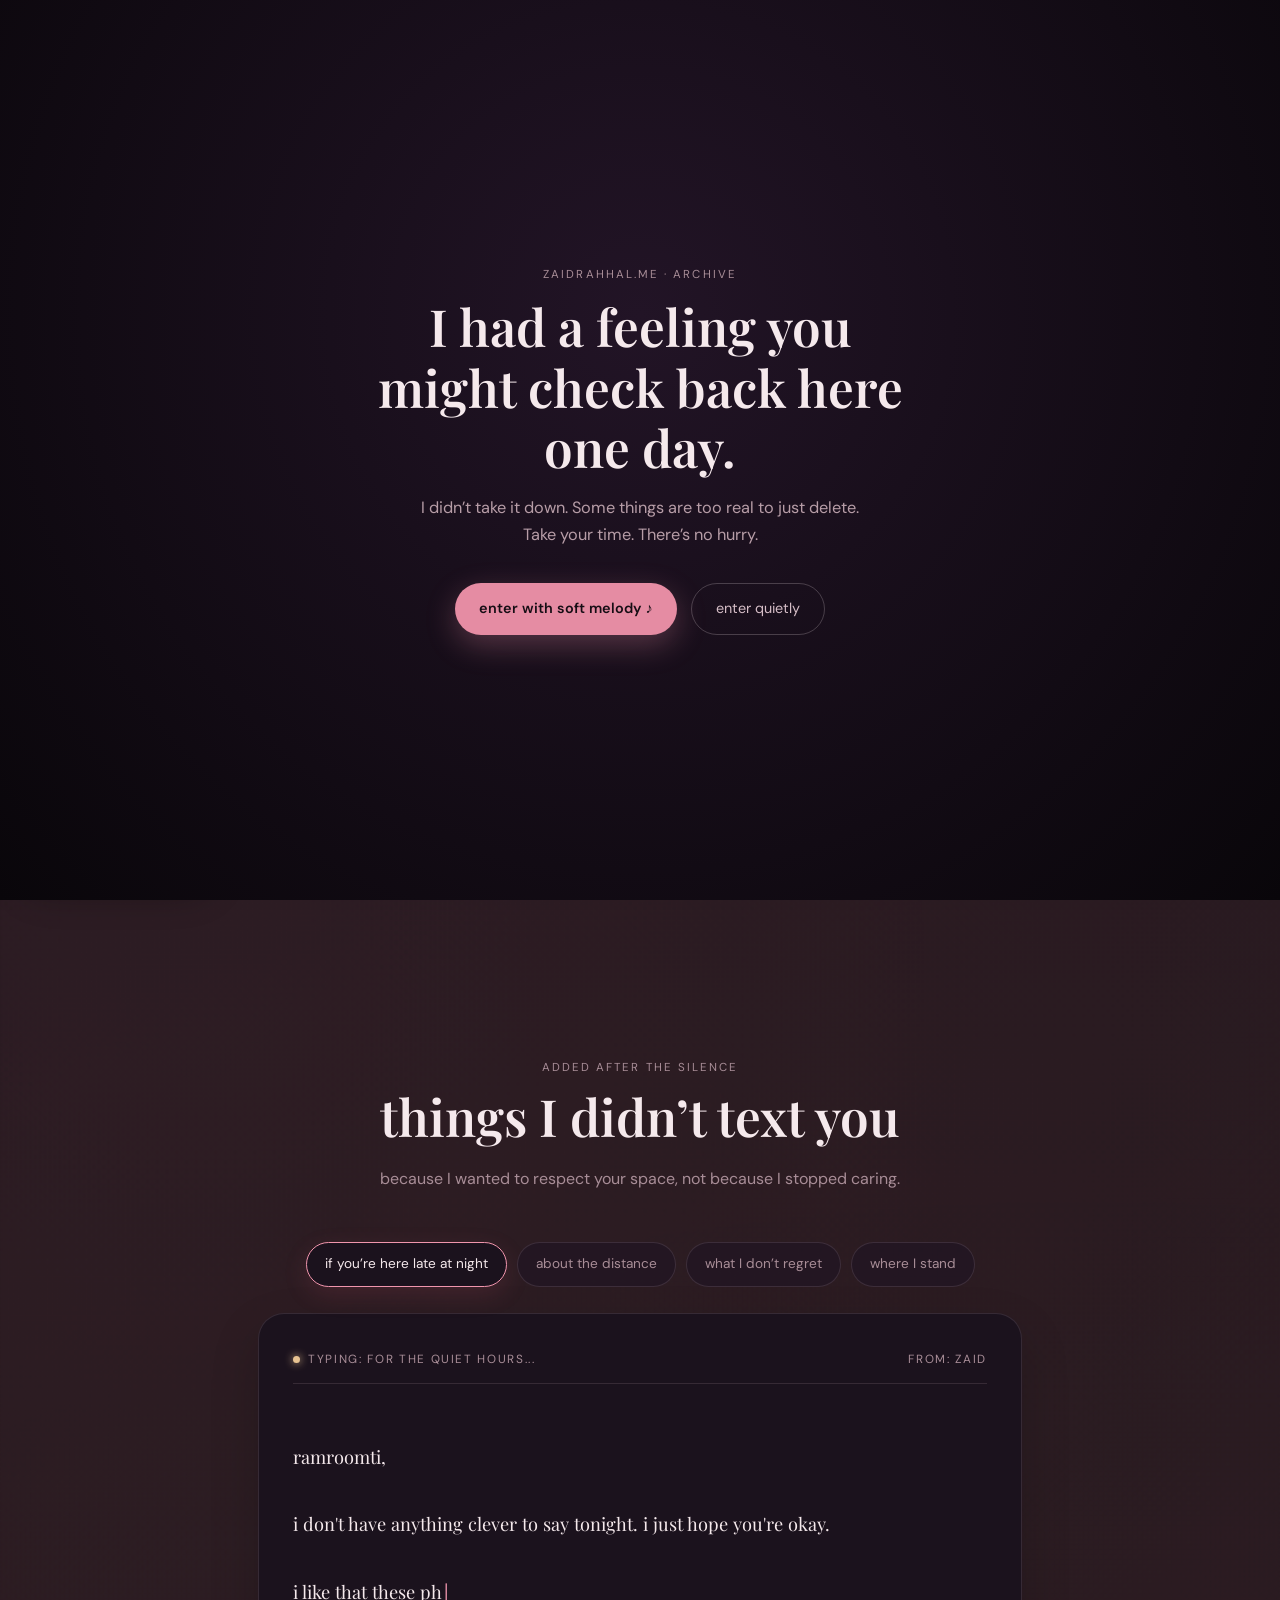
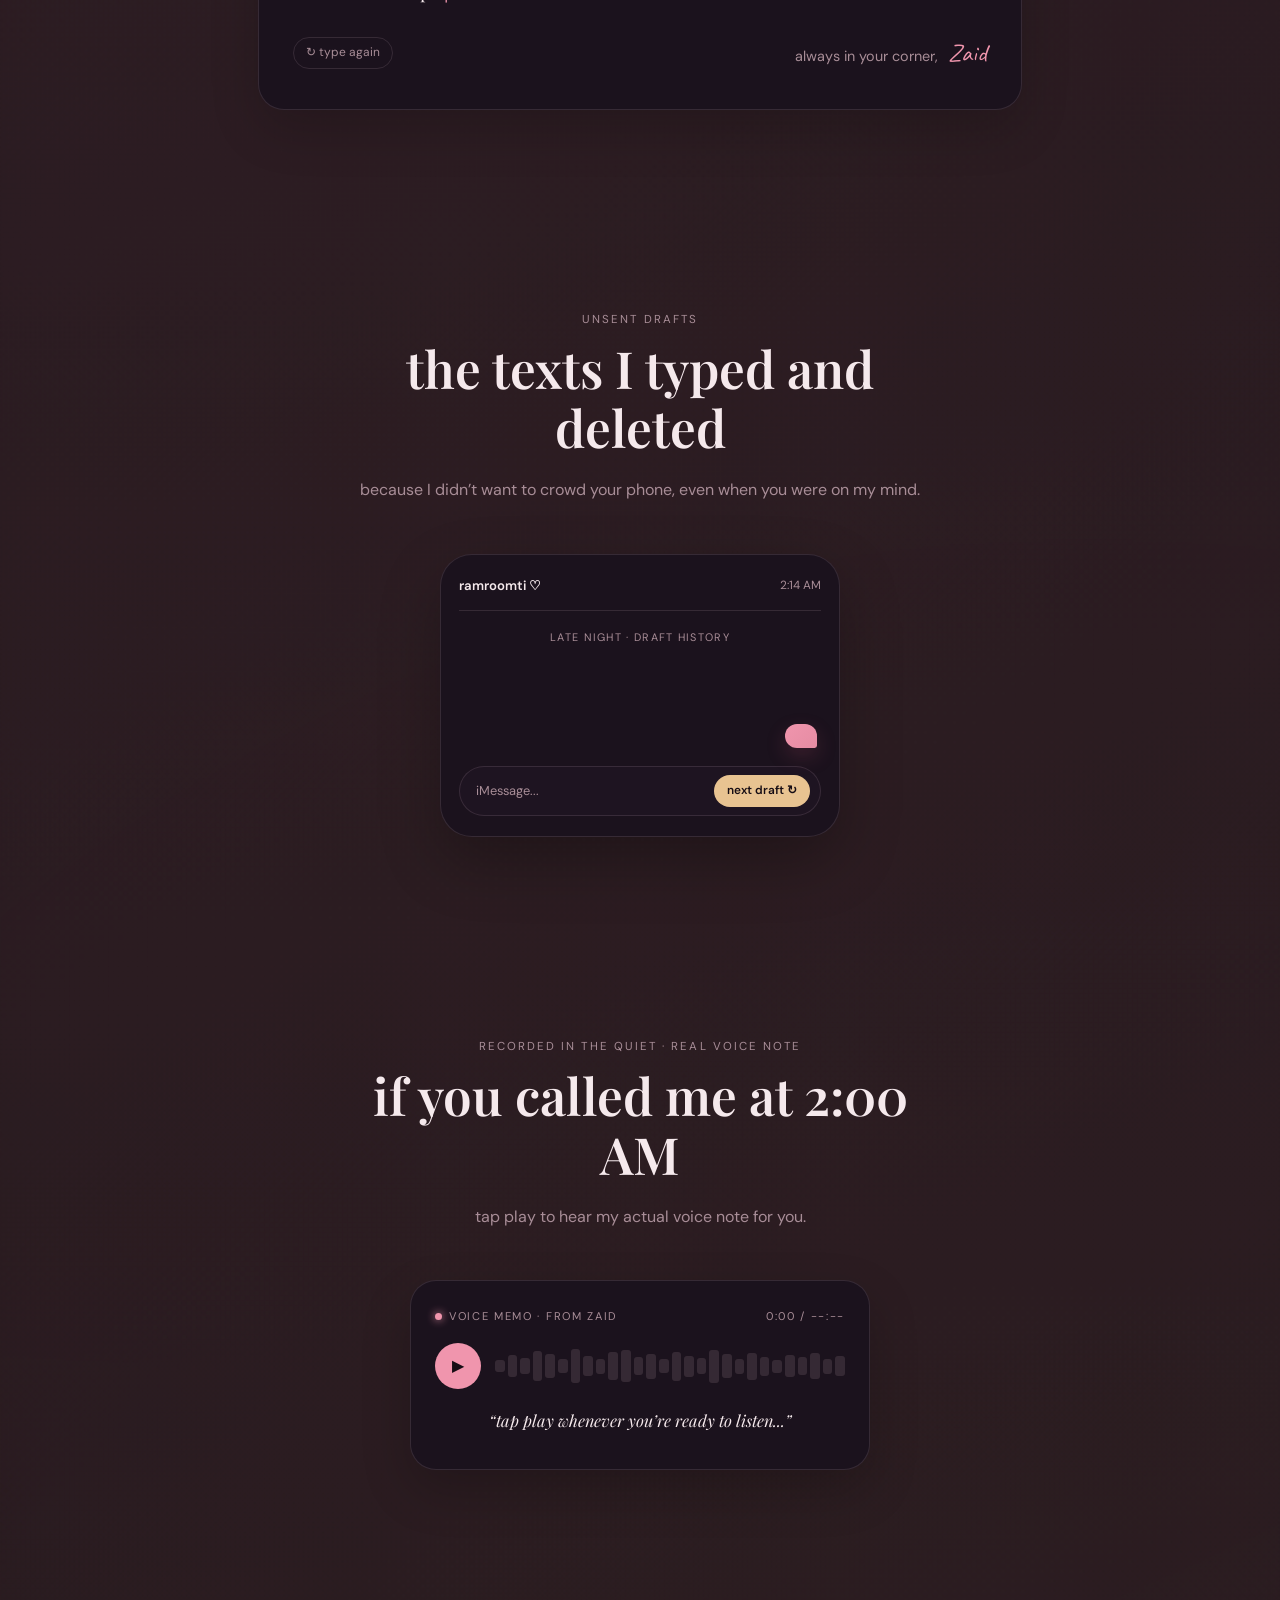
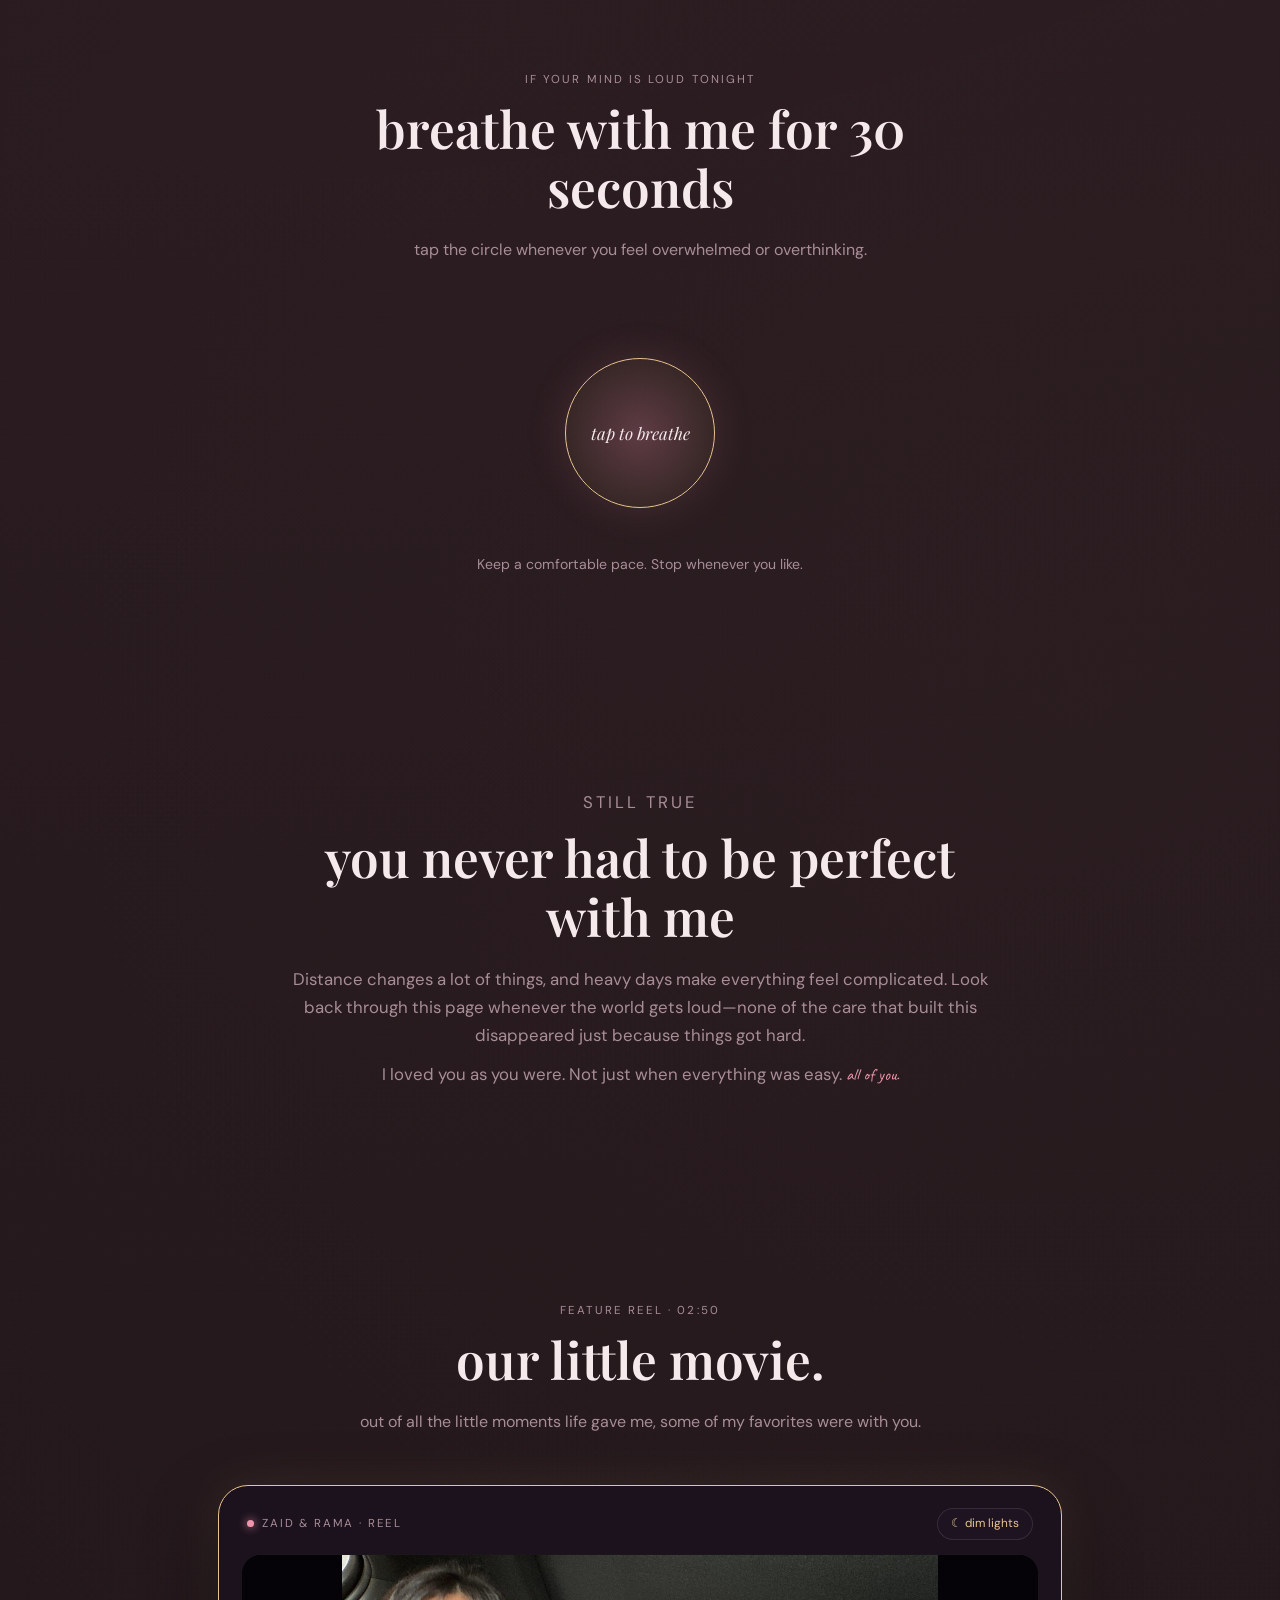
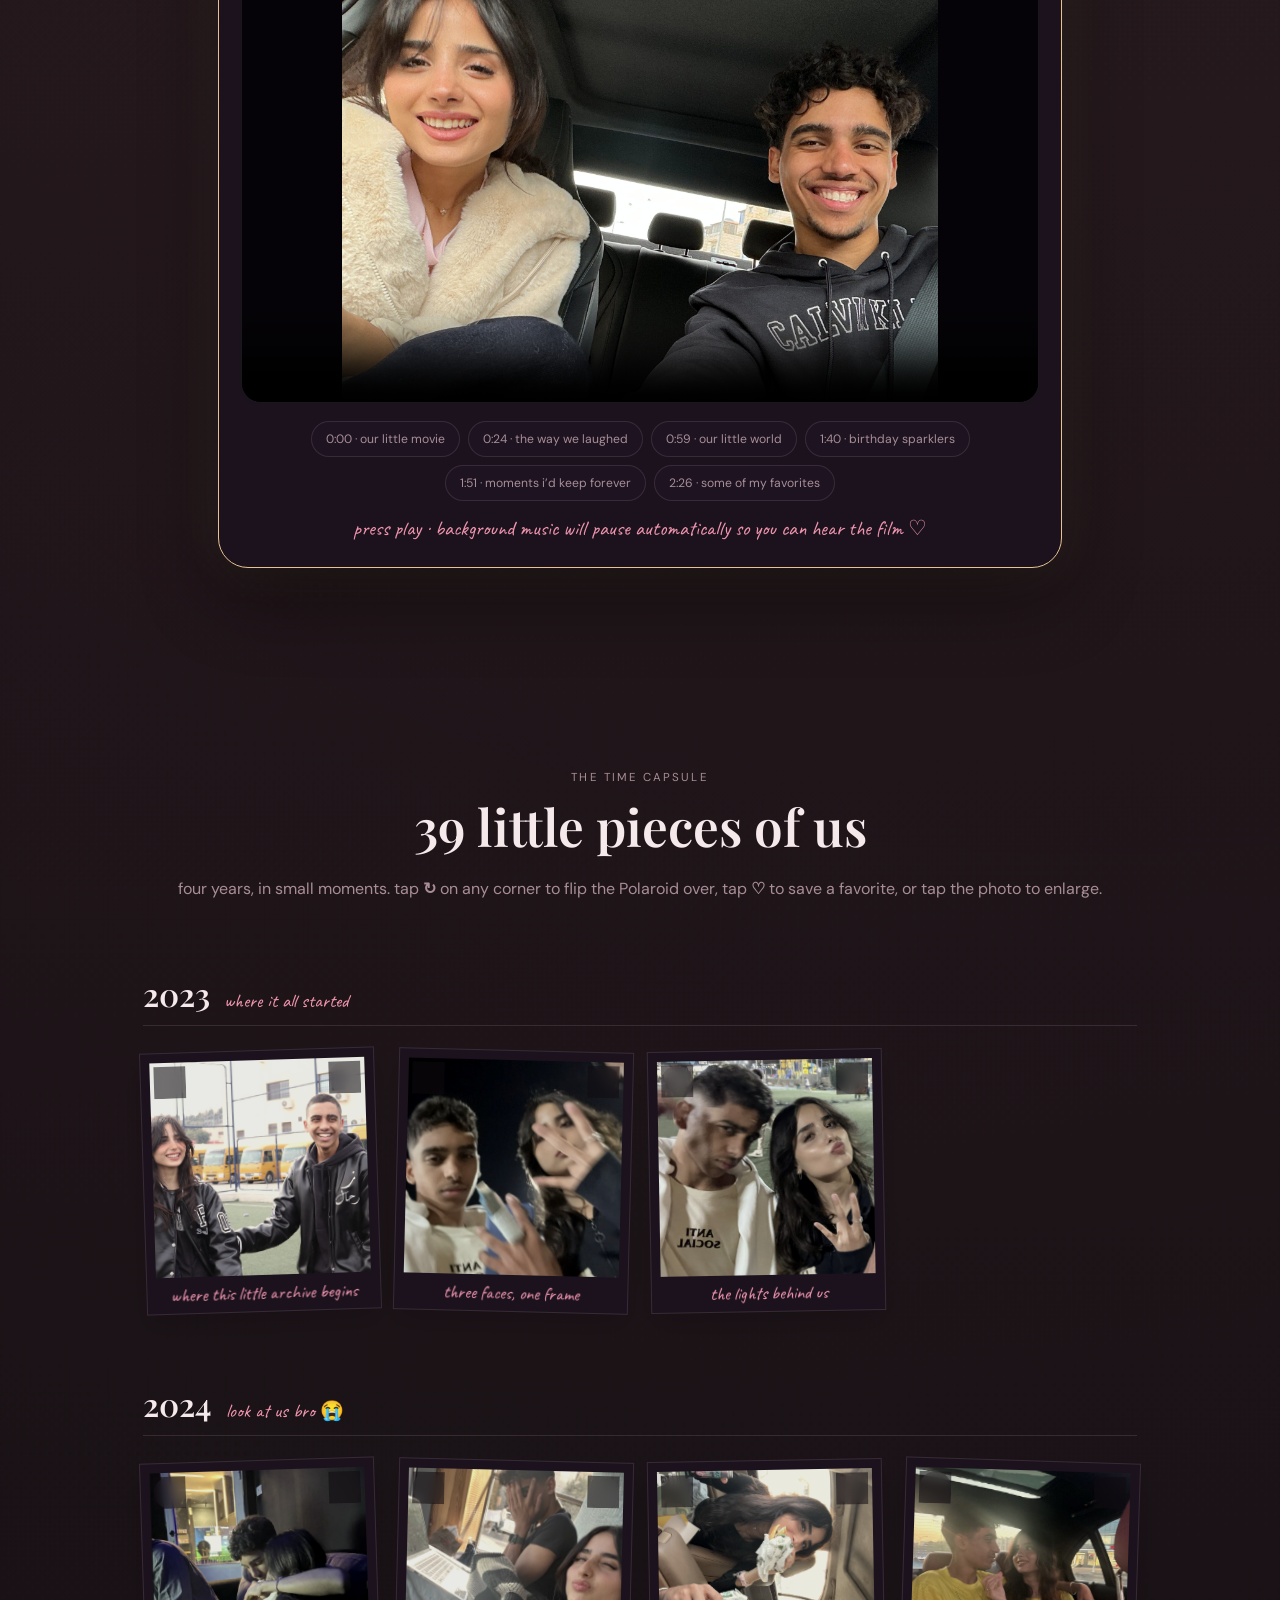
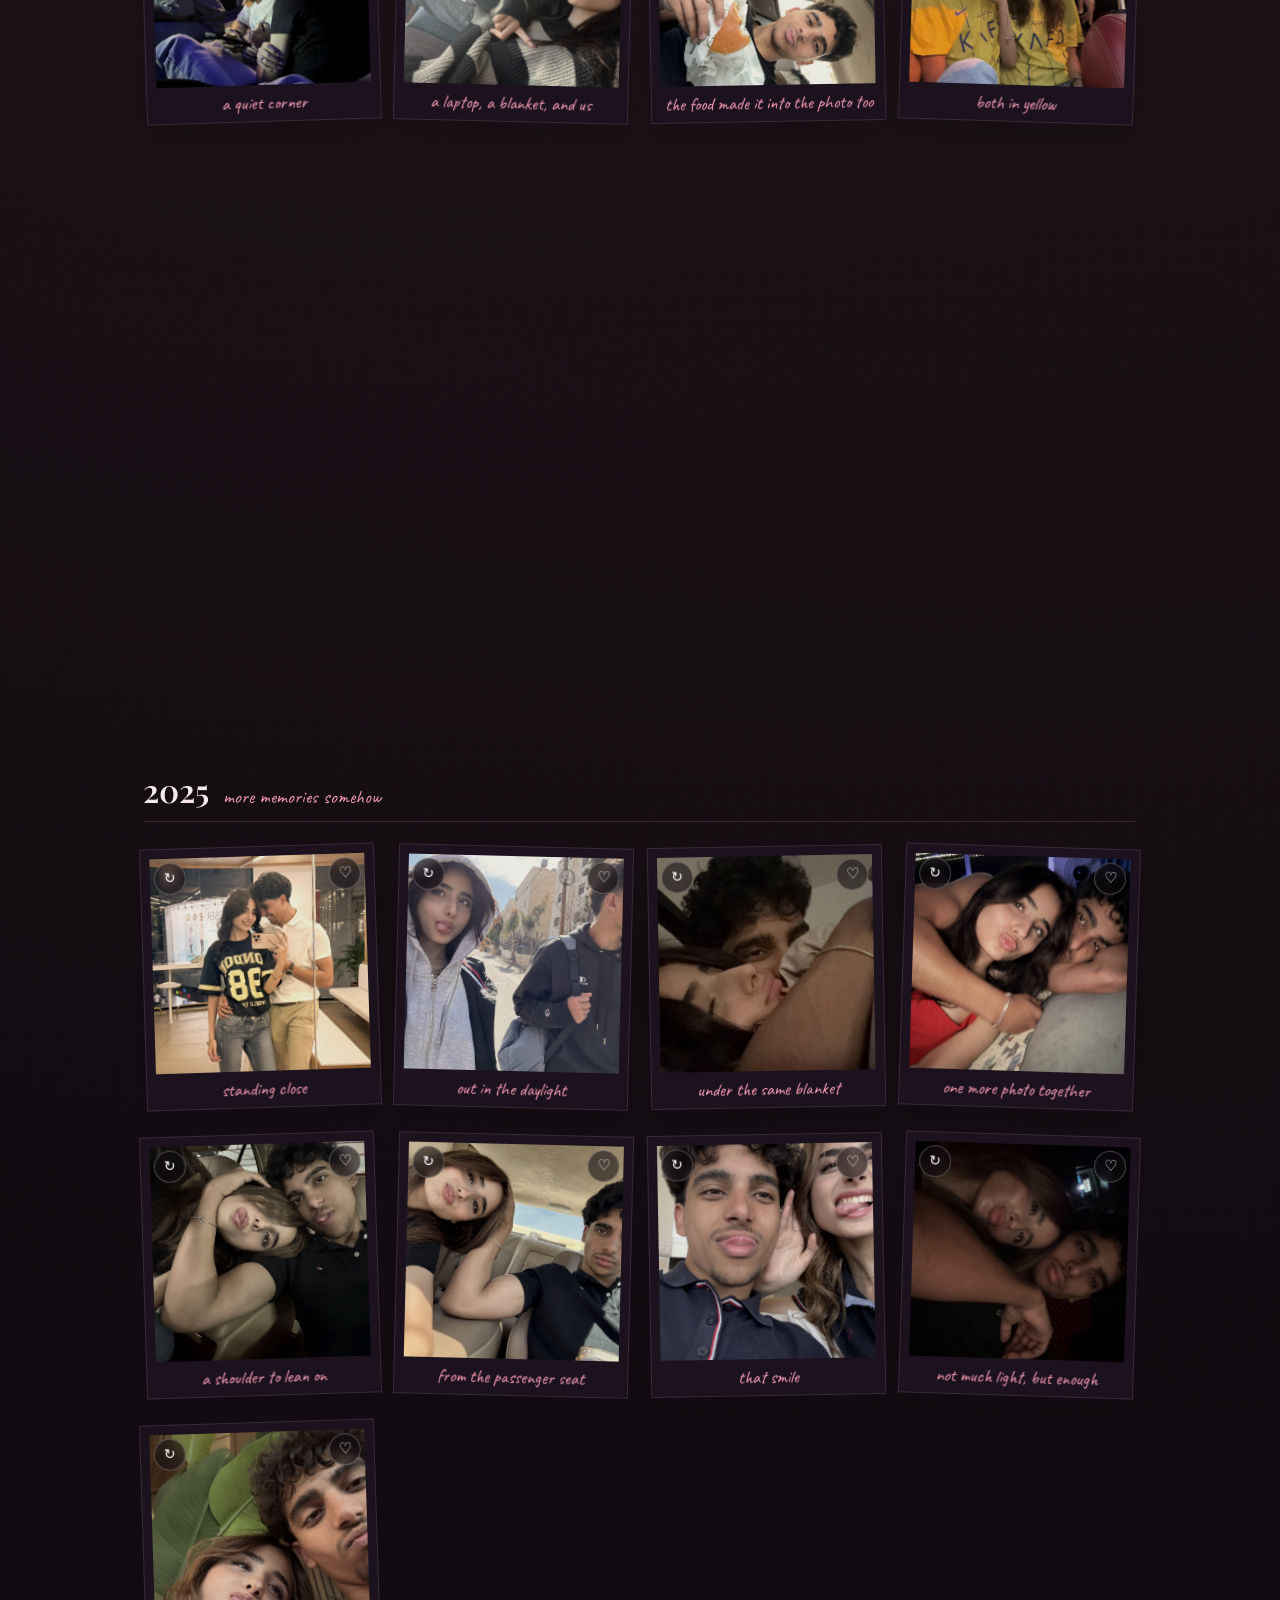
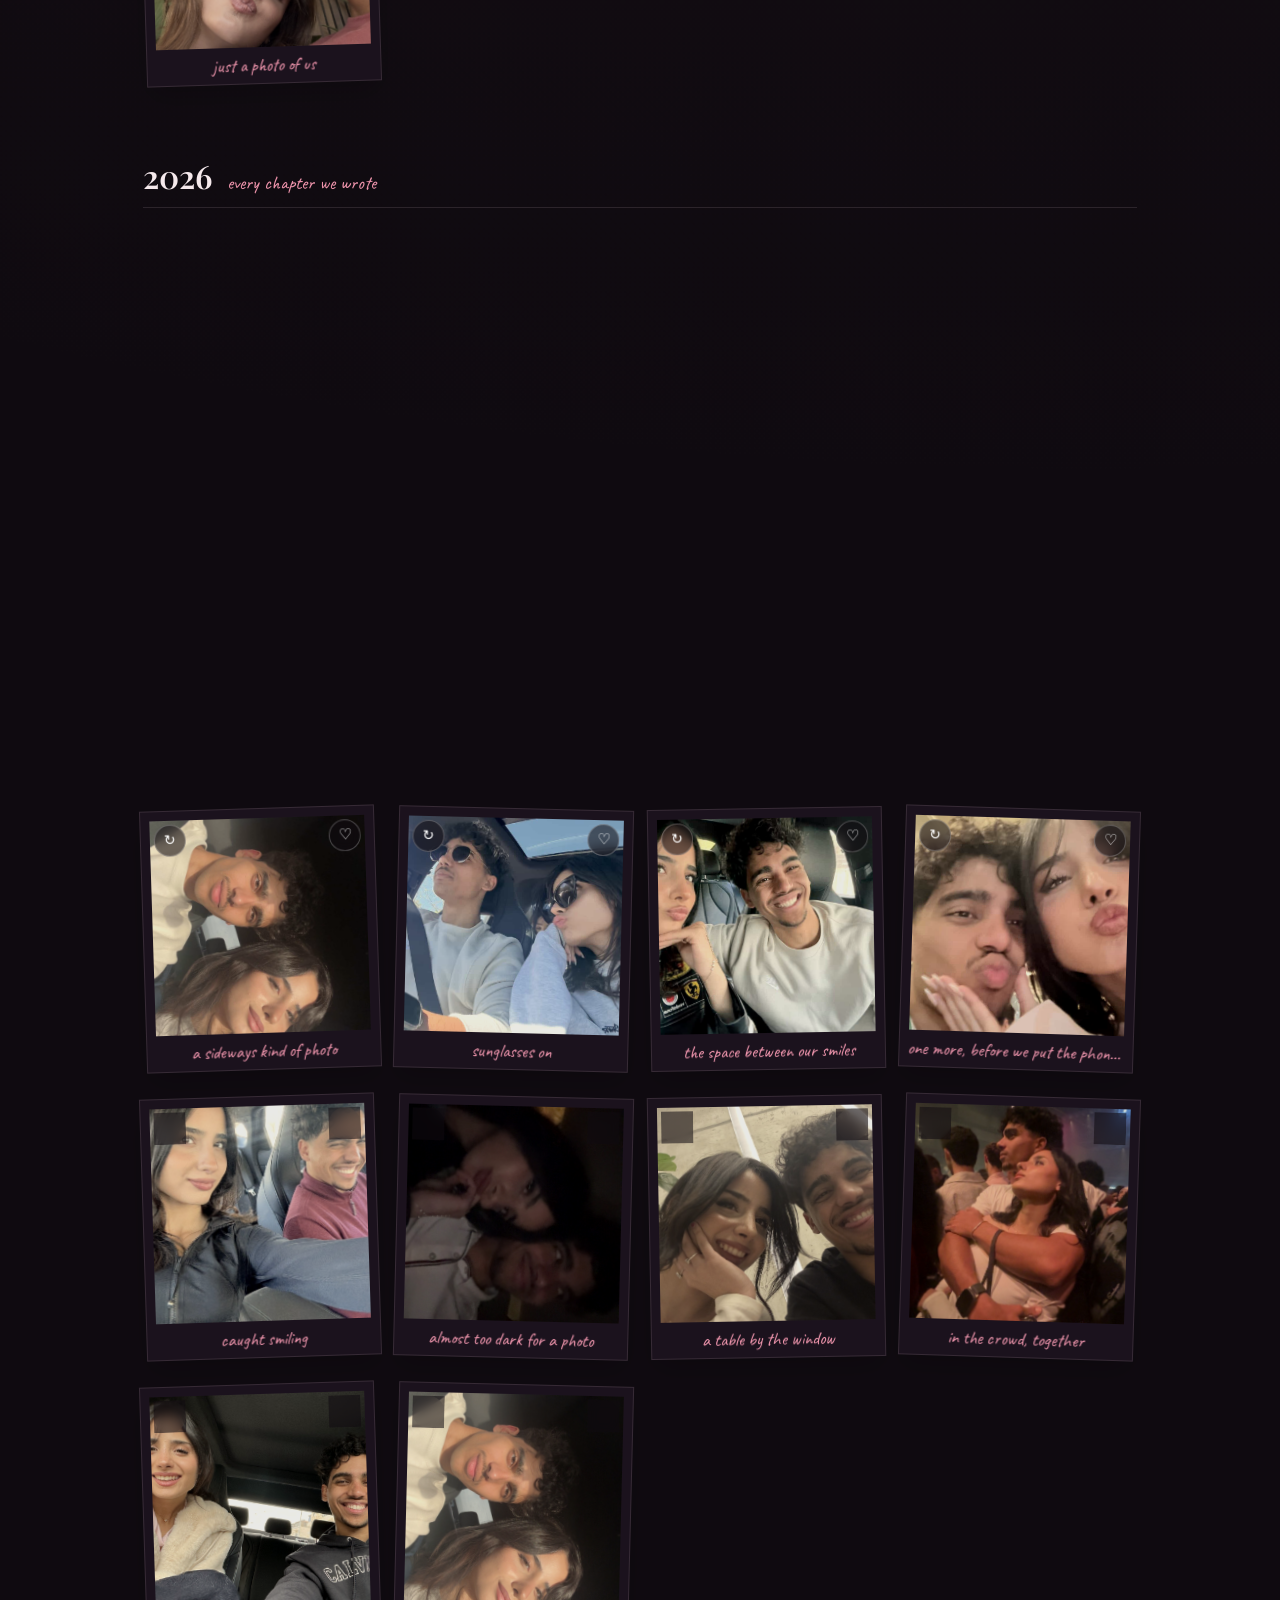
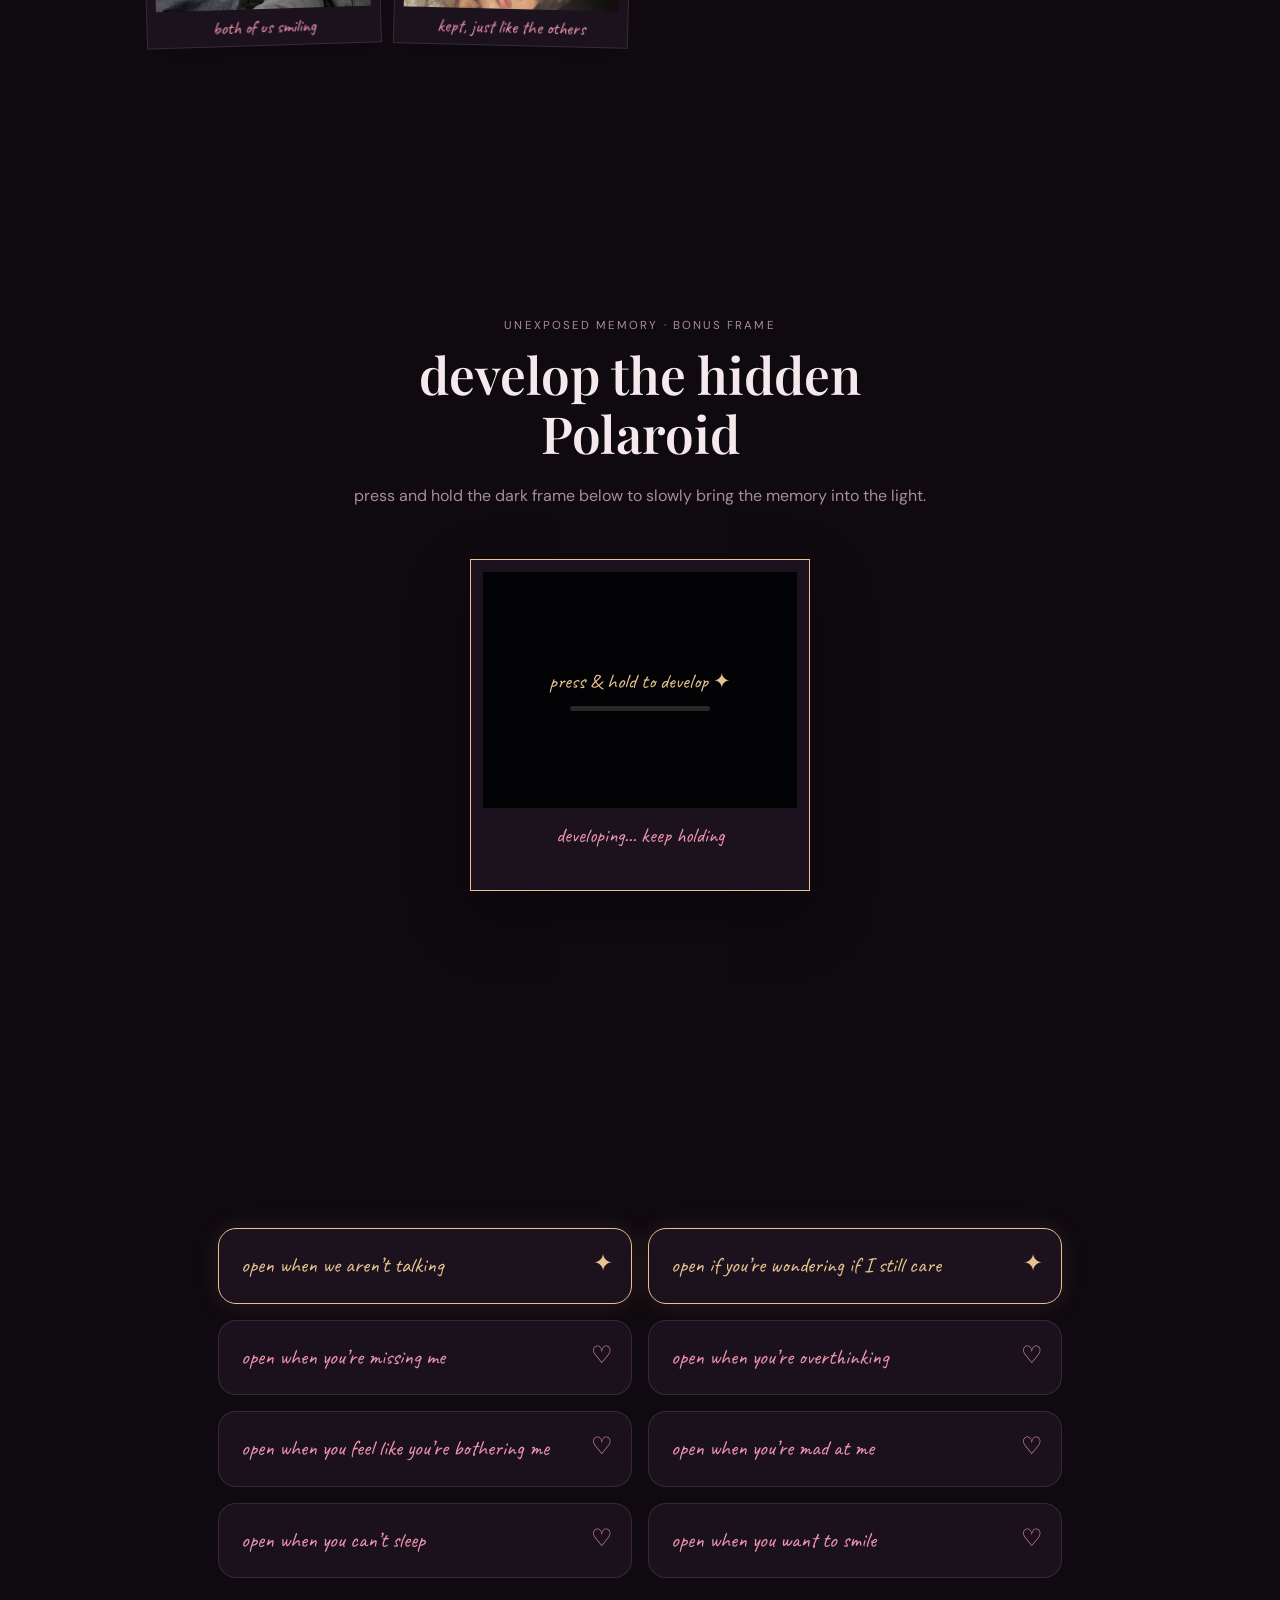
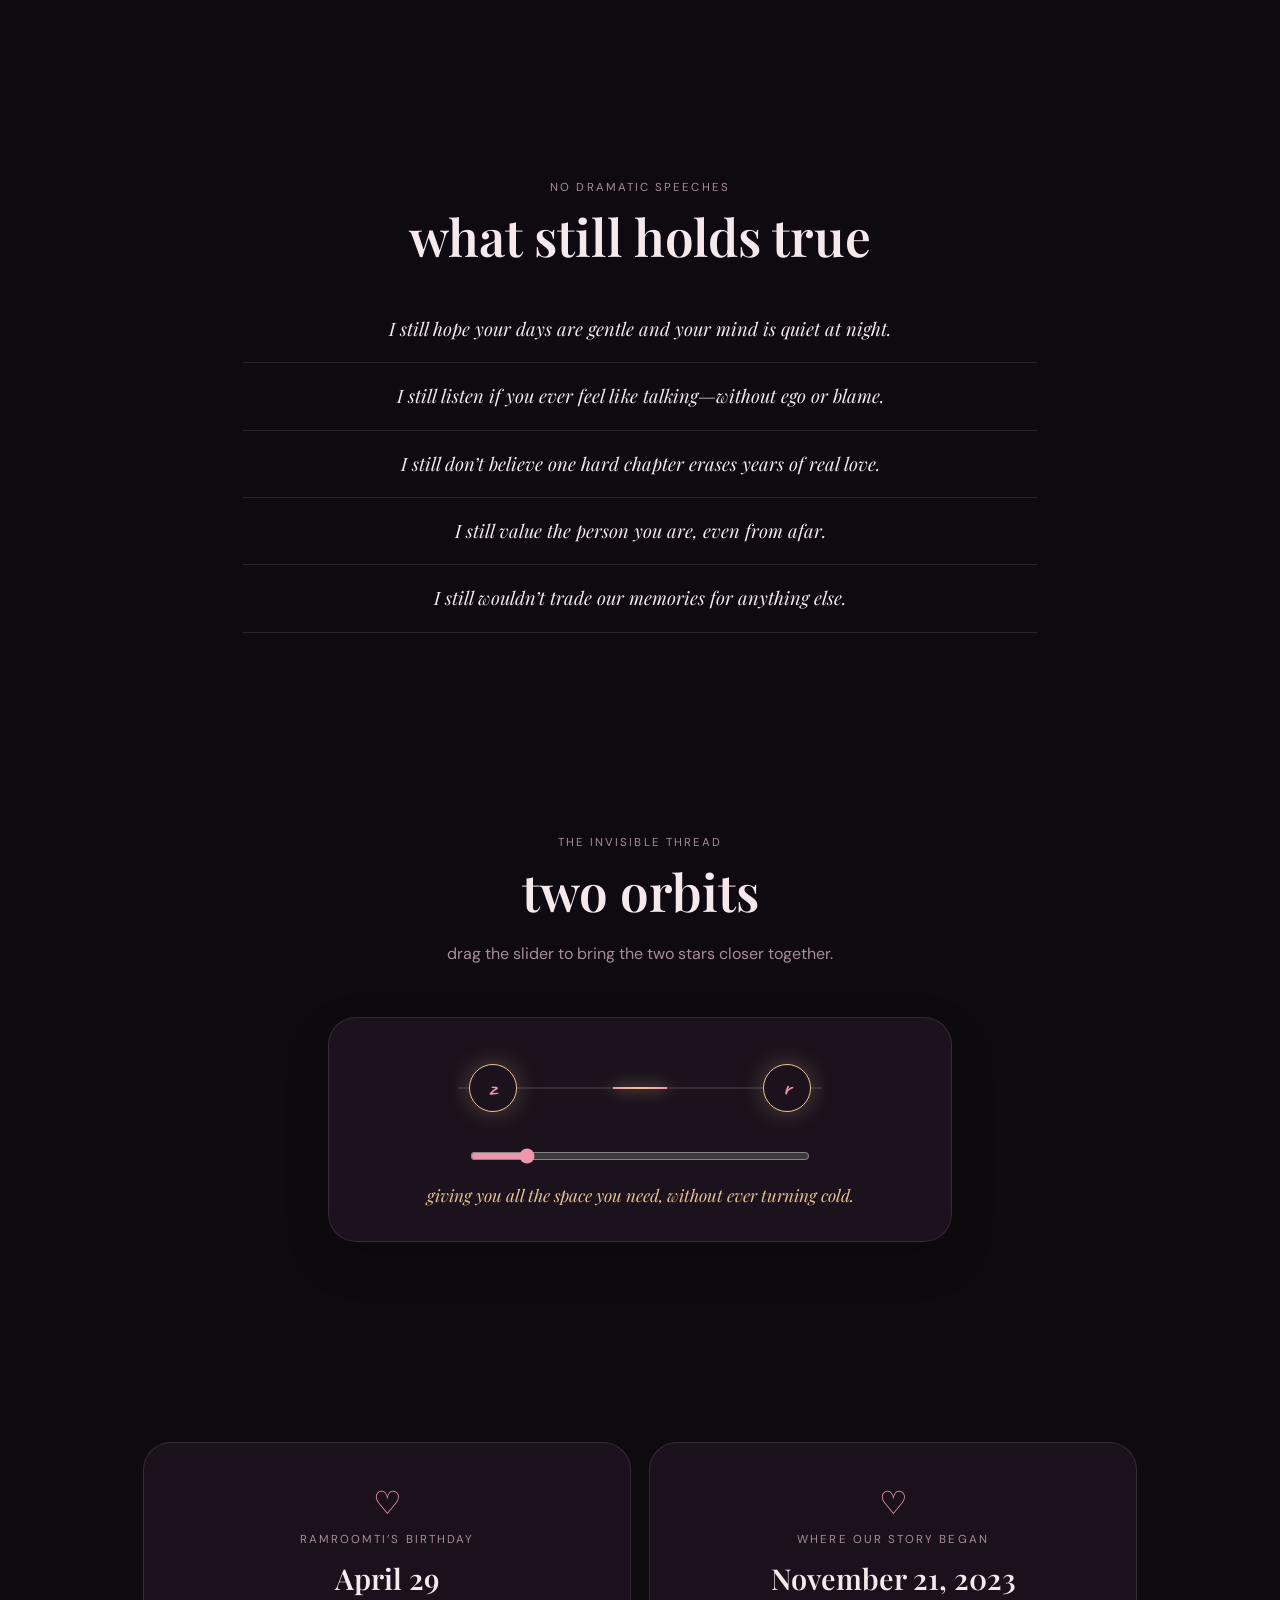
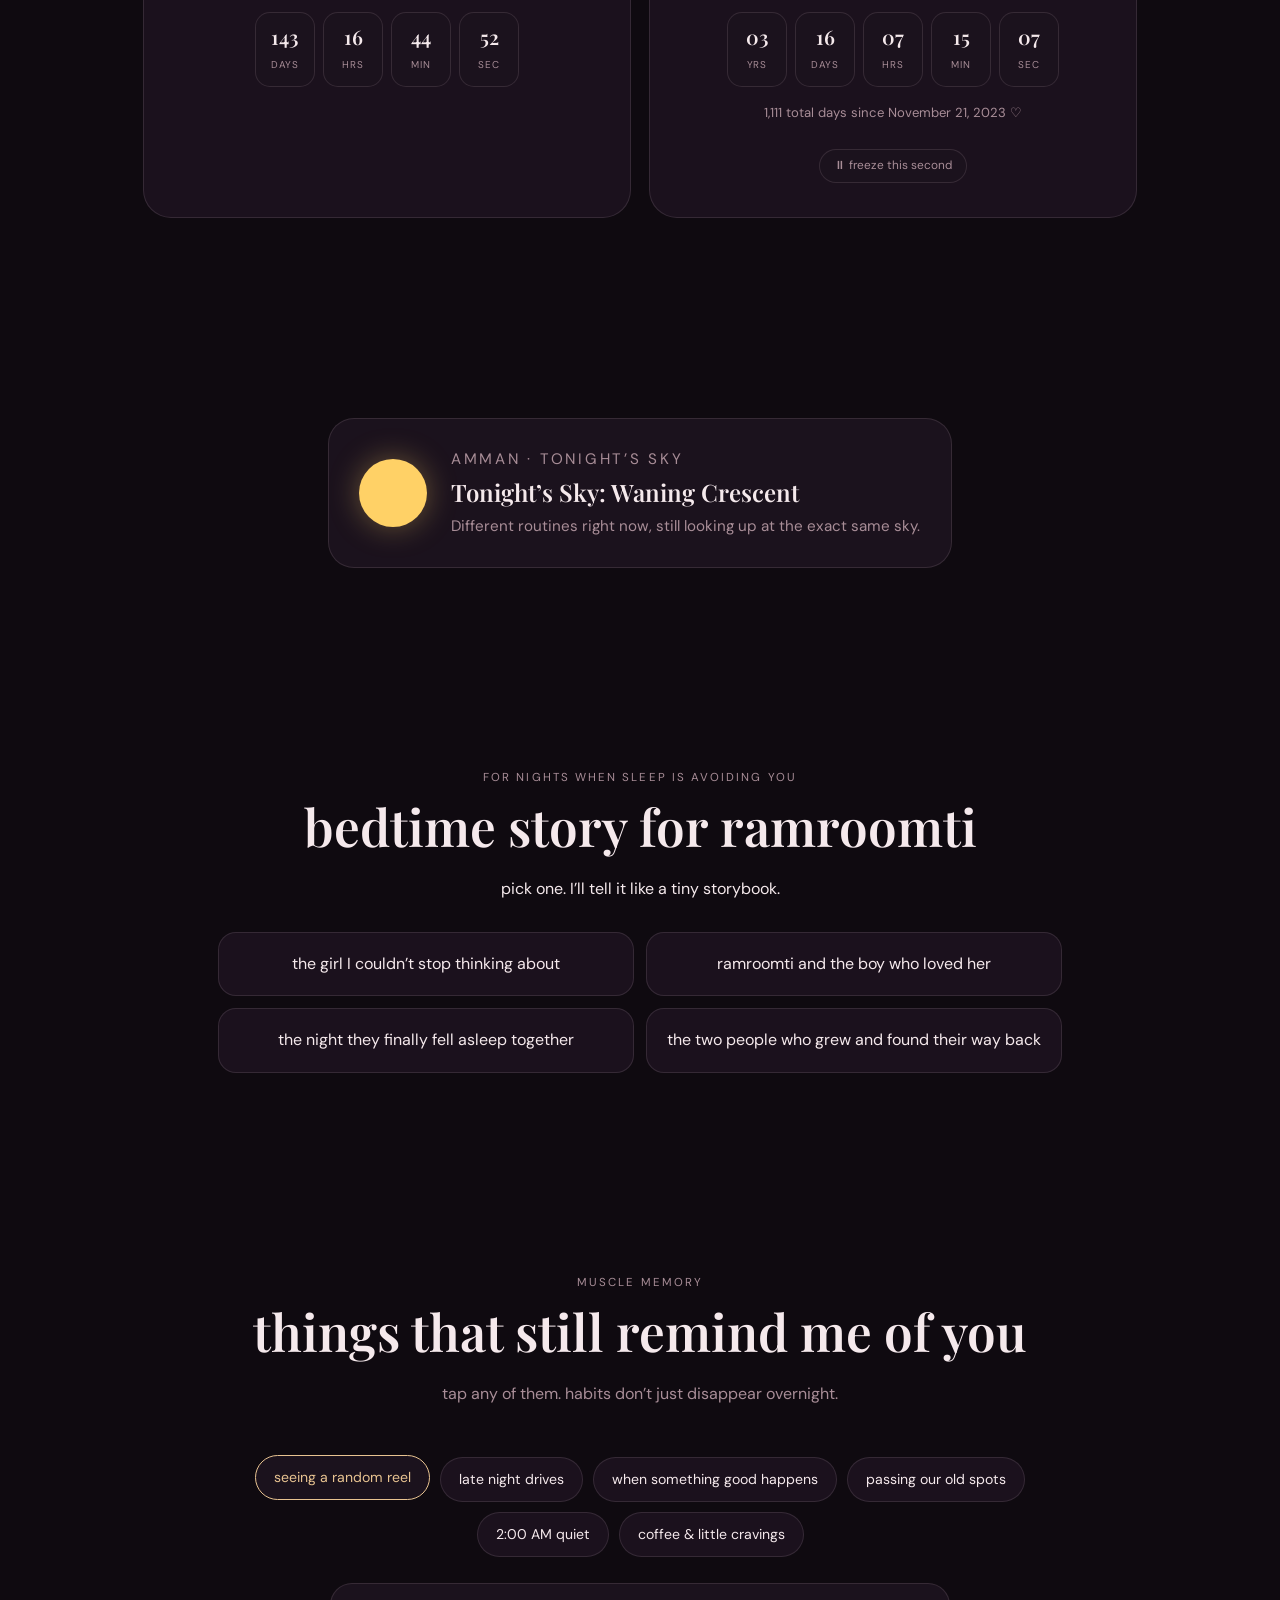
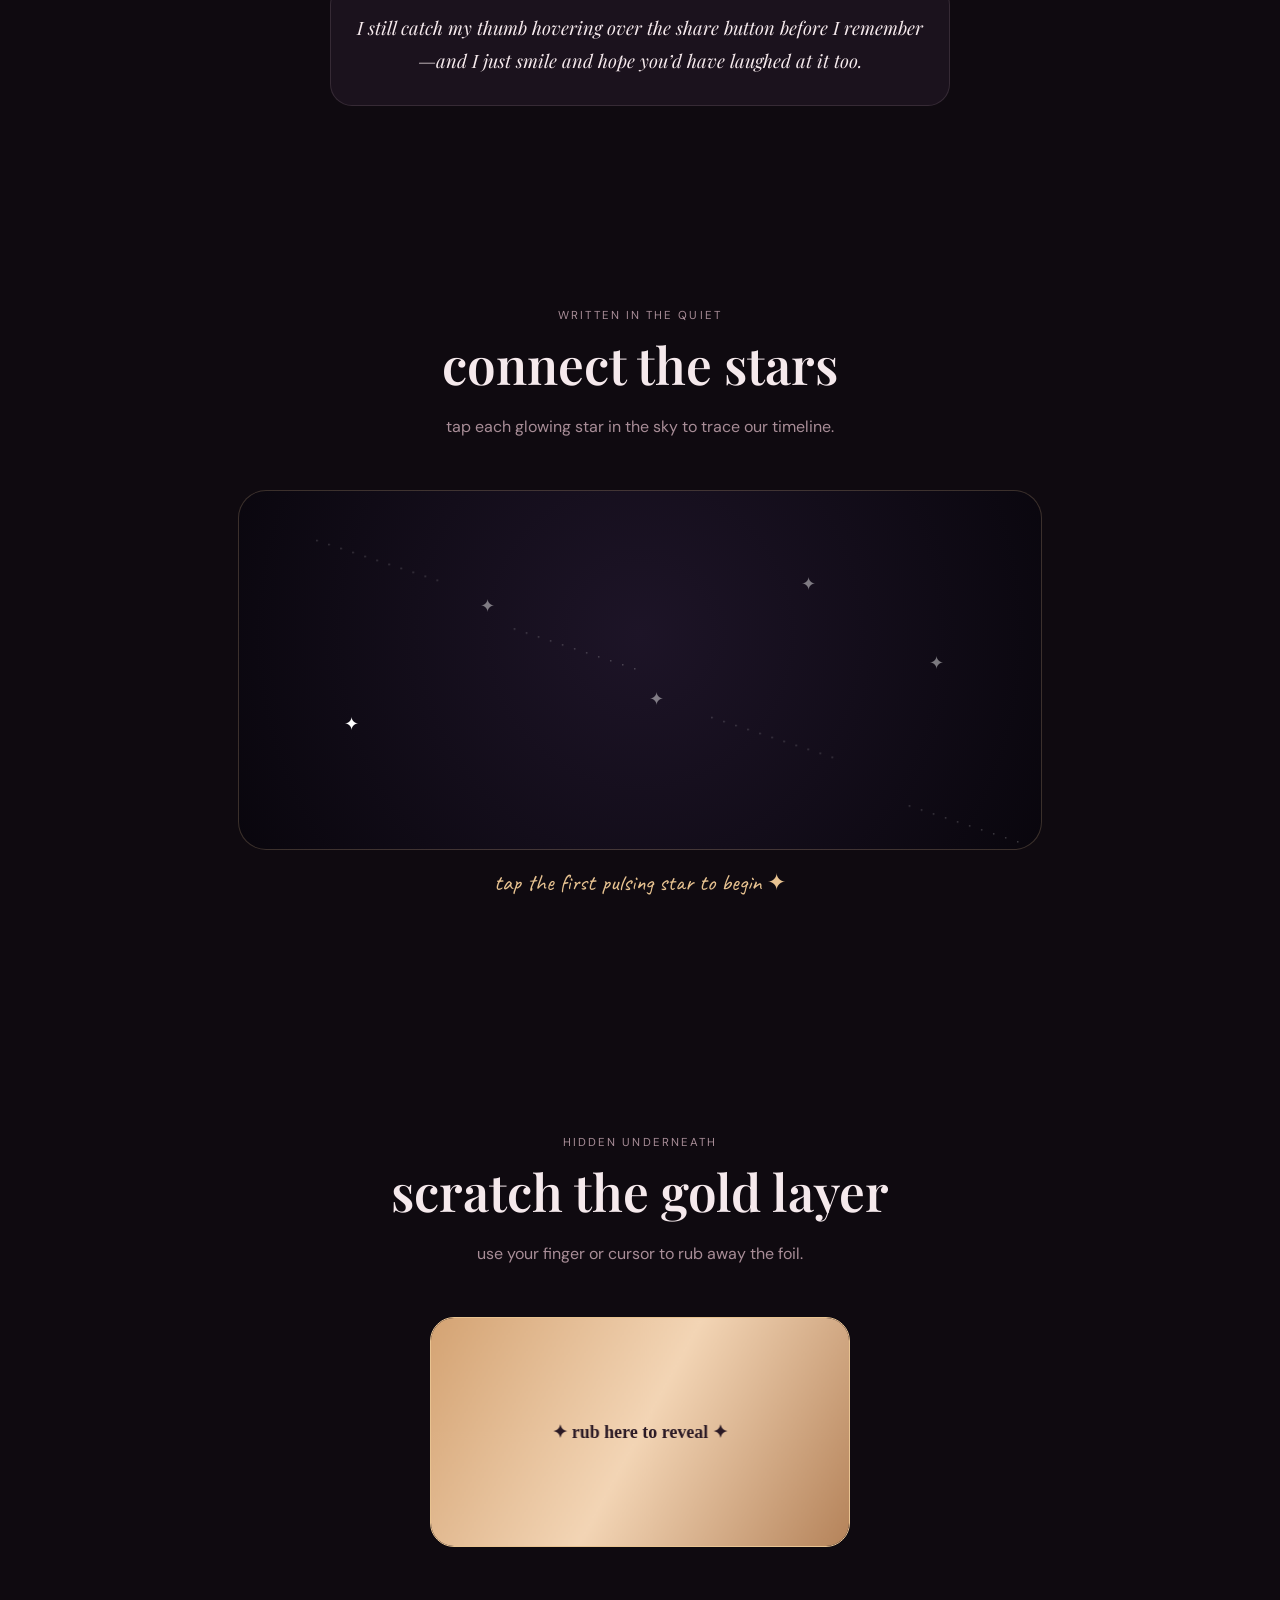
==== commit 8db987ff: "Add files via upload" ====
--- a/index.html
+++ b/index.html
@@ -1,108 +1,466 @@
-<!doctype html>
-<html lang="en">
-<head>
-<meta charset="utf-8">
-<meta name="viewport" content="width=device-width,initial-scale=1,viewport-fit=cover">
-<meta name="theme-color" content="#fff7f8">
-<title>for my ramroomti ♡</title>
-<link rel="preconnect" href="https://fonts.googleapis.com">
-<link rel="preconnect" href="https://fonts.gstatic.com" crossorigin>
-<link href="https://fonts.googleapis.com/css2?family=Caveat:wght@400;500;600&family=DM+Sans:wght@400;500;600&family=Playfair+Display:ital,wght@0,500;0,600;1,500;1,600&display=swap" rel="stylesheet">
-<link rel="stylesheet" href="style.css">
-</head>
-<body>
-<div class="ambient" id="ambient" aria-hidden="true"></div>
-<header class="hero" id="top">
-  <div class="hero-flower flower-a">✿</div><div class="hero-flower flower-b">✿</div>
-  <div class="hero-inner">
-    <p class="eyebrow">for my ramroomti ♡</p>
-    <h1>I don’t need a perfect story</h1>
-    <div class="hero-lines">
-      <p>I just want ours</p><p>every version of you</p><p>every version of me</p><p>and everything we’re still becoming</p>
-    </div>
-    <a class="scroll" href="#journey">keep going ↓</a>
-  </div>
-</header>
-
-<nav class="nav">
-  <a href="#top" class="logo" id="secretLogo" aria-label="Zaid and Rama">z + r</a>
-  <div><a href="#journey">memories</a><a href="#open-when">open when</a></div>
-</nav>
-
-<main>
-<section class="intro section reveal">
-  <p class="small-label">just so you know</p>
-  <h2>you don’t have to be perfect with me</h2>
-  <p>You don’t have to be okay all the time. You don’t have to hide when you’re scared, or pretend you’re not overthinking, or become some perfect version of yourself just because things got difficult.</p>
-  <p>I want you as you are. Not just when everything is easy. Not just when you’re happy. <span class="script">all of you.</span></p>
-</section>
-
-<section class="journey section" id="journey">
-  <div class="section-head reveal"><p class="small-label">the little archive</p><h2>39 little pieces of us</h2><p>not a perfect timeline. just moments I’m glad I got to keep.</p></div>
-  <div class="year-block" data-year="2023"><div class="year-title"><span>2023</span><i>where it started</i></div><div class="gallery" id="gallery-2023"></div></div>
-  <div class="year-block" data-year="2024"><div class="year-title"><span>2024</span><i>look at us bro 😭</i></div><div class="gallery" id="gallery-2024"></div></div>
-  <div class="year-block" data-year="2025"><div class="year-title"><span>2025</span><i>more memories somehow</i></div><div class="gallery" id="gallery-2025"></div></div>
-  <div class="year-block" data-year="2026"><div class="year-title"><span>2026</span><i>still us</i></div><div class="gallery" id="gallery-2026"></div></div>
-</section>
-
-<section class="love section reveal">
-  <div class="section-head"><p class="small-label">tap a heart</p><h2>things i love about you</h2></div>
-  <div class="love-grid" id="loveGrid"></div>
-</section>
-
-<section class="open-when section" id="open-when">
-  <div class="section-head reveal"><p class="small-label">for whenever you need me</p><h2>open when…</h2></div>
-  <div class="envelopes" id="envelopes"></div>
-</section>
-
-<section class="promises section reveal">
-  <p class="small-label">no dramatic promises</p><h2>what i promise</h2>
-  <div class="promise-list">
-    <p>I promise I’ll keep trying.</p><p>I promise I’ll listen when you tell me something hurts.</p><p>I promise I won’t stop choosing communication when things get difficult.</p><p>I promise I’ll keep learning how to love you better.</p><p>I promise I won’t only love the easy versions of you.</p>
-  </div>
-</section>
-
-<section class="us section reveal">
-  <p class="small-label">the simple version</p><h2>it’s always gonna be you and me figuring shit out</h2>
-  <p>not because everything will always be easy</p><p>but because you’re worth figuring it out for.</p>
-</section>
-
-<section class="dates section reveal">
-  <div class="date-card"><span class="date-icon">♡</span><p class="small-label">ramroomti’s birthday</p><h3>April 29</h3><div class="countdown" id="birthday"></div></div>
-  <div class="date-card"><span class="date-icon">♡</span><p class="small-label">our day</p><h3>November 21, 2023</h3><div class="countdown" id="anniversary"></div><p class="days-together" id="daysTogether"></p></div>
-</section>
-
-<section class="story section reveal">
-  <p class="small-label">for nights when sleep is avoiding us</p><h2>bedtime story for ramroomti</h2>
-  <p>pick one. I’ll tell it like a tiny storybook.</p>
-  <div class="story-buttons">
-    <button data-story="girl">the girl I couldn’t stop thinking about</button>
-    <button data-story="boy">ramroomti and the boy who loved her</button>
-    <button data-story="night">the night they finally fell asleep together</button>
-  </div>
-</section>
-
-<section class="jar section reveal">
-  <p class="small-label">you found the jar</p><h2>shake for a memory</h2>
-  <button class="jar-button" id="jarButton" aria-label="Shake the memory jar"><span>♡</span><b>shake it</b></button>
-  <p class="jar-result" id="jarResult">tap it and I’ll pull one out.</p>
-</section>
-
-<section class="forget section reveal">
-  <p class="small-label">if you ever forget</p><h2>If you ever forget how much you mean to me / come back here.</h2>
-  <div class="forget-lines"><p>Look at all these memories.</p><p>Look at all these stupid pictures.</p><p>Look at how much of my life has your name written all over it.</p><p>And remember / <span>you’re loved here.</span></p></div>
-</section>
-
-<section class="ending section reveal">
-  <div class="ending-heart">♡</div><h2>still you.</h2><p>after everything<br>through everything<br>somehow<br><strong>still you.</strong></p><div class="signature">Zaid</div><small>made with way too much love for ramroomti</small>
-</section>
-</main>
-
-<div class="lightbox" id="lightbox"><button id="lbClose" aria-label="Close">×</button><button id="lbPrev" aria-label="Previous">‹</button><div id="lbContent"></div><button id="lbNext" aria-label="Next">›</button><div class="lb-caption" id="lbCaption"></div></div>
-<div class="story-overlay" id="storyOverlay"><button class="story-close" id="storyClose">close ×</button><div class="stars"></div><div class="story-book"><p class="small-label">bedtime story for ramroomti</p><h2 id="storyTitle"></h2><div id="storyText"></div></div></div>
-<div class="message-modal" id="messageModal"><button id="messageClose">×</button><div id="messageBody"></div></div>
-<div class="secret-modal" id="secretModal"><button id="secretClose">×</button><p>you found the secret</p><h2>here’s something i probably won’t say enough</h2><strong>I fucking love you ramroomti.</strong></div>
-
-<script src="script.js"></script>
-</body>
-</html>
+<!doctype html>
+<html lang="en" data-theme="midnight">
+<head>
+<meta charset="utf-8">
+<meta name="viewport" content="width=device-width,initial-scale=1,viewport-fit=cover">
+<meta name="theme-color" content="#0f0a10">
+<title>for my ramroomti ♡ — always here</title>
+<link rel="preconnect" href="https://fonts.googleapis.com">
+<link rel="preconnect" href="https://fonts.gstatic.com" crossorigin>
+<link href="https://fonts.googleapis.com/css2?family=Caveat:wght@400;500;600&family=DM+Sans:wght@400;500;600&family=Playfair+Display:ital,wght@0,500;0,600;1,500;1,600&display=swap" rel="stylesheet">
+<link rel="stylesheet" href="style.css">
+</head>
+<body>
+
+<div class="film-grain" aria-hidden="true"></div>
+<div class="ambient" id="ambient" aria-hidden="true"></div>
+
+<!-- Entry Gate Curtain -->
+<div class="entry-gate" id="entryGate">
+  <div class="gate-inner">
+    <p class="small-label">zaidrahhal.me · archive</p>
+    <h2>I had a feeling you might check back here one day.</h2>
+    <p class="gate-sub">I didn’t take it down. Some things are too real to just delete.<br>Take your time. There’s no hurry.</p>
+    <div class="gate-actions">
+      <button type="button" class="gate-btn primary" id="enterWithMusic" onclick="window.enterSite(true)">enter with soft melody ♪</button>
+      <button type="button" class="gate-btn secondary" id="enterSilent" onclick="window.enterSite(false)">enter quietly</button>
+    </div>
+  </div>
+</div>
+
+<nav class="nav">
+  <a href="#top" class="logo" id="secretLogo" aria-label="Zaid and Rama">z + r</a>
+  <div class="nav-links">
+    <a href="#unsent">unsent</a>
+    <a href="#movie">our movie</a>
+    <a href="#journey">archive</a>
+    <a href="#open-when">open when</a>
+    <button type="button" class="icon-toggle" id="musicToggle" aria-label="Toggle ambient music">♪ off</button>
+    <button type="button" class="icon-toggle" id="themeToggle" aria-label="Toggle theme">☾ after hours</button>
+  </div>
+</nav>
+
+<header class="hero" id="top">
+  <div class="hero-flower flower-a">✿</div><div class="hero-flower flower-b">✿</div>
+  <div class="hero-inner">
+    <span class="status-pill"><span class="pulse-dot"></span> this page is still here for you</span>
+    <p class="live-clock-note" id="liveClockNote">checking the time...</p>
+    <p class="eyebrow">for my ramroomti ♡</p>
+    <h1>Even in the quiet,<br>it’s still you.</h1>
+    <div class="hero-lines">
+      <p>I didn’t build this just for when things were easy</p>
+      <p>I built it because what we had mattered</p>
+      <p>every laugh, every late night, every version of us</p>
+      <p>and a door that never really locked</p>
+    </div>
+    <a class="scroll" href="#unsent">read what’s new ↓</a>
+  </div>
+</header>
+
+<main id="main">
+  <!-- LIVE TYPING UNSENT SECTION -->
+  <section class="unsent section reveal" id="unsent">
+    <div class="section-head">
+      <p class="small-label">added after the silence</p>
+      <h2>things I didn’t text you</h2>
+      <p>because I wanted to respect your space, not because I stopped caring.</p>
+    </div>
+    <div class="unsent-tabs" id="unsentTabs">
+      <button type="button" class="unsent-tab active" data-letter="tonight">if you’re here late at night</button>
+      <button type="button" class="unsent-tab" data-letter="silence">about the distance</button>
+      <button type="button" class="unsent-tab" data-letter="regret">what I don’t regret</button>
+      <button type="button" class="unsent-tab" data-letter="door">where I stand</button>
+    </div>
+    <div class="letter-paper">
+      <div class="letter-meta">
+        <span class="typing-indicator"><span class="typing-dot"></span> <span id="letterDate">typing a late night thought...</span></span>
+        <span>from: zaid</span>
+      </div>
+      <div class="typewriter-wrap">
+        <span class="typewriter-box" id="typewriterText"></span><span class="typewriter-cursor" id="typeCursor">|</span>
+      </div>
+      <div class="letter-footer-actions">
+        <button type="button" class="replay-type-btn" id="replayTypeBtn">↻ type again</button>
+        <div class="letter-sign">always in your corner, <span class="script">Zaid</span></div>
+      </div>
+    </div>
+  </section>
+
+  <!-- 2:14 AM Phone Drafts -->
+  <section class="drafts-section section reveal" id="drafts">
+    <div class="section-head">
+      <p class="small-label">unsent drafts</p>
+      <h2>the texts I typed and deleted</h2>
+      <p>because I didn’t want to crowd your phone, even when you were on my mind.</p>
+    </div>
+    <div class="phone-frame">
+      <div class="phone-top">
+        <span class="phone-contact">ramroomti ♡</span>
+        <span class="phone-time" id="phoneDraftTime">2:14 AM</span>
+      </div>
+      <div class="chat-stream" id="chatStream">
+        <div class="chat-timestamp">late night · draft history</div>
+        <div class="chat-bubble sent-draft" id="draftBubble" aria-hidden="true"></div>
+        <div class="typing-dots-bubble" id="typingBubble" aria-hidden="true">
+          <span></span><span></span><span></span>
+        </div>
+      </div>
+      <p class="sr-only" id="draftAnnouncement" aria-live="polite" aria-atomic="true"></p>
+      <div class="phone-input-bar">
+        <span class="fake-input" id="fakeInputBar">iMessage...</span>
+        <button type="button" class="draft-next-btn" id="nextDraftBtn">next draft ↻</button>
+      </div>
+    </div>
+  </section>
+
+  <!-- REAL VOICE NOTE FROM ZAID -->
+  <section class="voicenote-section section reveal" id="voicenote">
+    <div class="section-head">
+      <p class="small-label">recorded in the quiet · real voice note</p>
+      <h2>if you called me at 2:00 AM</h2>
+      <p>tap play to hear my actual voice note for you.</p>
+    </div>
+    <div class="cassette-card">
+      <audio id="realVoiceAudio" preload="metadata">
+        <source src="voicenote.mp3" type="audio/mpeg">
+        <source src="voicenote.m4a" type="audio/mp4">
+      </audio>
+      <div class="cassette-top">
+        <span class="cassette-title"><span class="vn-rec-dot"></span> VOICE MEMO · FROM ZAID</span>
+        <span class="cassette-timer" id="vnTimer">0:00 / --:--</span>
+      </div>
+      <div class="vn-player-row">
+        <button type="button" class="vn-play-btn" id="vnPlayBtn" aria-label="Play voice note">▶</button>
+        <div class="vn-waveform" id="vnWaveform" title="Tap to seek"></div>
+      </div>
+      <p class="vn-subtitle" id="vnSubtitle">“tap play whenever you’re ready to listen...”</p>
+    </div>
+  </section>
+
+  <!-- Interactive Overthinking Breathing Orb -->
+  <section class="breathe-section section reveal" id="breathe">
+    <div class="section-head">
+      <p class="small-label">if your mind is loud tonight</p>
+      <h2>breathe with me for 30 seconds</h2>
+      <p>tap the circle whenever you feel overwhelmed or overthinking.</p>
+    </div>
+    <div class="breathe-stage">
+      <button type="button" class="breathe-orb" id="breatheOrb" aria-label="Start breathing exercise" aria-pressed="false">
+        <span id="breatheText" aria-live="polite" aria-atomic="true">tap to breathe</span>
+      </button>
+    </div>
+    <p class="breathe-note">Keep a comfortable pace. Stop whenever you like.</p>
+  </section>
+
+  <section class="intro section reveal">
+    <p class="small-label">still true</p>
+    <h2>you never had to be perfect with me</h2>
+    <p>Distance changes a lot of things, and heavy days make everything feel complicated. Look back through this page whenever the world gets loud—none of the care that built this disappeared just because things got hard.</p>
+    <p>I loved you as you were. Not just when everything was easy. <span class="script">all of you.</span></p>
+  </section>
+
+  <!-- OUR LITTLE MOVIE — PRIVATE SCREENING ROOM -->
+  <section class="movie-section section reveal" id="movie">
+    <div class="section-head">
+      <p class="small-label">feature reel · 02:50</p>
+      <h2>our little movie.</h2>
+      <p>out of all the little moments life gave me, some of my favorites were with you.</p>
+    </div>
+
+    <div class="cinema-frame" id="cinemaFrame">
+      <div class="cinema-topbar">
+        <span class="cinema-badge"><span class="pulse-dot"></span> zaid &amp; rama · reel</span>
+        <button type="button" class="lights-btn" id="theaterLightsBtn">☾ dim lights</button>
+      </div>
+
+      <div class="video-container">
+        <video id="ourMovieVideo" controls playsinline preload="metadata" poster="images/2026 (17).jpg">
+          <source src="Zaid_Rama_Our_Little_Movie_Final.mp4" type="video/mp4">
+          Your browser does not support the video tag.
+        </video>
+      </div>
+
+      <div class="movie-chapters" id="movieChapters">
+        <button type="button" class="chapter-pill" data-seek="0">0:00 · our little movie</button>
+        <button type="button" class="chapter-pill" data-seek="24">0:24 · the way we laughed</button>
+        <button type="button" class="chapter-pill" data-seek="59">0:59 · our little world</button>
+        <button type="button" class="chapter-pill" data-seek="100">1:40 · birthday sparklers</button>
+        <button type="button" class="chapter-pill" data-seek="111">1:51 · moments i’d keep forever</button>
+        <button type="button" class="chapter-pill" data-seek="146">2:26 · some of my favorites</button>
+      </div>
+      <p class="movie-caption" id="movieStatusNote">press play · background music will pause automatically so you can hear the film ♡</p>
+    </div>
+  </section>
+
+  <!-- Archive with 3D Flip + Heart Buttons -->
+  <section class="journey section" id="journey">
+    <div class="section-head reveal">
+      <p class="small-label">the time capsule</p>
+      <h2 id="archiveMainHeading">39 little pieces of us</h2>
+      <p>four years, in small moments. tap <b>↻</b> on any corner to flip the Polaroid over, tap <b>♡</b> to save a favorite, or tap the photo to enlarge.</p>
+    </div>
+    <div class="year-block" data-year="2023"><div class="year-title"><span>2023</span><i>where it all started</i></div><div class="gallery" id="gallery-2023"></div></div>
+    <div class="year-block" data-year="2024"><div class="year-title"><span>2024</span><i>look at us bro 😭</i></div><div class="gallery" id="gallery-2024"></div></div>
+    <div class="year-block" data-year="2025"><div class="year-title"><span>2025</span><i>more memories somehow</i></div><div class="gallery" id="gallery-2025"></div></div>
+    <div class="year-block" data-year="2026"><div class="year-title"><span>2026</span><i>every chapter we wrote</i></div><div class="gallery" id="gallery-2026"></div></div>
+  </section>
+
+  <!-- Darkroom Hold-to-Develop Polaroid -->
+  <section class="darkroom-section section reveal">
+    <div class="section-head">
+      <p class="small-label">unexposed memory · bonus frame</p>
+      <h2>develop the hidden Polaroid</h2>
+      <p>press and hold the dark frame below to slowly bring the memory into the light.</p>
+    </div>
+    <div class="darkroom-frame" id="darkroomCard" role="button" tabindex="0" aria-label="Press and hold to develop photo">
+      <div class="darkroom-img-wrap">
+        <img id="darkroomImg" src="images/2026 (17).jpg" onerror="this.src='images/2026 (17).webp'" alt="Hidden memory">
+        <div class="darkroom-overlay" id="darkroomOverlay">
+          <span class="darkroom-prompt" id="darkroomPrompt">press & hold to develop ✦</span>
+          <div class="darkroom-bar"><div class="darkroom-fill" id="darkroomFill"></div></div>
+        </div>
+      </div>
+      <p class="darkroom-caption" id="darkroomCaption">developing... keep holding</p>
+    </div>
+  </section>
+
+  <section class="open-when section" id="open-when">
+    <div class="section-head reveal"><p class="small-label">for whenever you need me</p><h2>open when…</h2></div>
+    <div class="envelopes" id="envelopes"></div>
+  </section>
+
+  <section class="promises section reveal">
+    <p class="small-label">no dramatic speeches</p><h2>what still holds true</h2>
+    <div class="promise-list">
+      <p>I still hope your days are gentle and your mind is quiet at night.</p>
+      <p>I still listen if you ever feel like talking—without ego or blame.</p>
+      <p>I still don’t believe one hard chapter erases years of real love.</p>
+      <p>I still value the person you are, even from afar.</p>
+      <p>I still wouldn’t trade our memories for anything else.</p>
+    </div>
+  </section>
+
+  <!-- FIXED: Red String / Two Orbits Distance Slider -->
+  <section class="orbit-slider-section section reveal">
+    <div class="section-head">
+      <p class="small-label">the invisible thread</p>
+      <h2>two orbits</h2>
+      <p>drag the slider to bring the two stars closer together.</p>
+    </div>
+    <div class="orbit-card">
+      <div class="orbit-stage" id="orbitStage">
+        <div class="orbit-thread">
+          <div class="orbit-thread-glow" id="orbitGlow"></div>
+        </div>
+        <div class="orbit-node orbit-left" id="orbitLeft"><span>z</span></div>
+        <div class="orbit-node orbit-right" id="orbitRight"><span>r</span></div>
+      </div>
+      <input type="range" min="0" max="100" value="15" class="orbit-range" id="orbitRange" aria-label="Bring orbits closer">
+      <p class="orbit-status" id="orbitStatus">giving you all the space you need, without ever turning cold.</p>
+    </div>
+  </section>
+
+  <!-- Dates + Parallel Clock with Freeze Button -->
+  <section class="dates section reveal">
+    <div class="date-card">
+      <span class="date-icon">♡</span>
+      <p class="small-label">ramroomti’s birthday</p>
+      <h3>April 29</h3>
+      <div class="countdown" id="birthday"></div>
+    </div>
+    <div class="date-card">
+      <span class="date-icon">♡</span>
+      <p class="small-label">where our story began</p>
+      <h3>November 21, 2023</h3>
+      <div class="countdown" id="parallelClock"></div>
+      <p class="days-together" id="daysTogether"></p>
+      <button type="button" class="freeze-btn" id="freezeClockBtn">⏸ freeze this second</button>
+    </div>
+  </section>
+
+  <!-- Under the Same Sky (Live Amman Moon Phase) -->
+  <section class="moon-section section reveal">
+    <div class="moon-card">
+      <div class="moon-visual" id="moonVisual" aria-hidden="true"></div>
+      <div class="moon-info">
+        <p class="small-label">amman · tonight’s sky</p>
+        <h3 id="moonPhaseName">Calculating tonight’s moon...</h3>
+        <p id="moonPhaseDesc">Different routines right now, still looking up at the exact same sky.</p>
+      </div>
+    </div>
+  </section>
+
+  <section class="story section reveal">
+    <p class="small-label">for nights when sleep is avoiding you</p><h2>bedtime story for ramroomti</h2>
+    <p>pick one. I’ll tell it like a tiny storybook.</p>
+    <div class="story-buttons">
+      <button type="button" data-story="girl">the girl I couldn’t stop thinking about</button>
+      <button type="button" data-story="boy">ramroomti and the boy who loved her</button>
+      <button type="button" data-story="night">the night they finally fell asleep together</button>
+      <button type="button" data-story="bridge">the two people who grew and found their way back</button>
+    </div>
+  </section>
+
+  <section class="triggers-section section reveal">
+    <div class="section-head">
+      <p class="small-label">muscle memory</p>
+      <h2>things that still remind me of you</h2>
+      <p>tap any of them. habits don’t just disappear overnight.</p>
+    </div>
+    <div class="trigger-pills" id="triggerPills"></div>
+    <div class="trigger-display" id="triggerDisplay">
+      <span class="script">tap a pill above ♡</span>
+    </div>
+  </section>
+
+  <section class="constellation-section section reveal">
+    <div class="section-head">
+      <p class="small-label">written in the quiet</p>
+      <h2>connect the stars</h2>
+      <p>tap each glowing star in the sky to trace our timeline.</p>
+    </div>
+    <div class="sky-box">
+      <canvas id="starCanvas" width="800" height="360"></canvas>
+      <div class="star-nodes" id="starNodes"></div>
+    </div>
+    <p class="star-caption" id="starCaption">tap the first pulsing star to begin ✦</p>
+  </section>
+
+  <section class="scratch-section section reveal">
+    <div class="section-head">
+      <p class="small-label">hidden underneath</p>
+      <h2>scratch the gold layer</h2>
+      <p>use your finger or cursor to rub away the foil.</p>
+    </div>
+    <div class="scratch-card">
+      <div class="scratch-secret">
+        <p class="small-label">if nobody else tells you today</p>
+        <h3>You are still the softest part of my memories.</h3>
+        <p class="script">No matter where life takes us, I’m always proud of you.</p>
+      </div>
+      <canvas id="scratchCanvas" width="420" height="230"></canvas>
+    </div>
+  </section>
+
+  <!-- 1-Tap Mood Check-In Pills -->
+  <section class="checkin-section section reveal">
+    <div class="section-head">
+      <p class="small-label">if you don’t feel like typing</p>
+      <h2>leave a 1-tap check-in</h2>
+      <p>tap how you’re feeling tonight—no words needed.</p>
+    </div>
+    <div class="mood-pills" id="moodPills">
+      <button type="button" class="mood-pill" data-mood="just passing through 🌙">just passing through 🌙</button>
+      <button type="button" class="mood-pill" data-mood="couldn’t sleep tonight 💭">couldn’t sleep tonight 💭</button>
+      <button type="button" class="mood-pill" data-mood="missed these memories ♡">missed these memories ♡</button>
+      <button type="button" class="mood-pill" data-mood="having a heavy day 🌧️">having a heavy day 🌧️</button>
+      <button type="button" class="mood-pill" data-mood="hoping you’re okay ✦">hoping you’re okay ✦</button>
+    </div>
+    <p class="mood-Ack" id="moodAck"></p>
+  </section>
+
+  <section class="whisper-section section reveal">
+    <div class="section-head">
+      <p class="small-label">a thought for Zaid</p>
+      <h2>leave a thought in the dark</h2>
+      <p>If there’s something sitting heavy on your chest that you don’t want to text, write it here and release it into the stars.</p>
+    </div>
+    <div class="whisper-box">
+      <textarea id="whisperInput" rows="3" maxlength="1800" placeholder="type anything you never said..."></textarea>
+      <div class="whisper-actions">
+        <button type="button" class="gate-btn primary" id="releaseWhisper">release into the sky ✦</button>
+      </div>
+      <p class="whisper-saved" id="whisperSaved"></p>
+    </div>
+  </section>
+
+  <section class="candle-section section reveal">
+    <p class="small-label">no pressure · no expectations</p>
+    <h2>leave a quiet light</h2>
+    <p class="candle-desc">If you made it down here and you don’t know what to say, tap the candle. You don’t have to text me until you’re ready—just let it glow for a second.</p>
+    <button type="button" class="candle-wrap" id="candleBtn" aria-label="Light a candle">
+      <div class="flame" id="candleFlame"></div>
+      <div class="wick"></div>
+      <div class="wax"></div>
+    </button>
+    <p class="candle-status" id="candleStatus">tap the candle to light it</p>
+  </section>
+
+  <section class="final-scene section reveal" id="finalLetterSection">
+    <article class="final-letter">
+      <p class="small-label">one last note</p>
+      <h2>ramroomti,</h2>
+      <div class="final-letter-body">
+        <p>i know things aren't the way i wanted them to be.</p>
+        <p>and i know love alone doesn't mean two people can make everything work.</p>
+        <p>but i still believe the good parts of us were real.</p>
+        <p>i still smile at things that remind me of you.<br>sometimes without even realizing why.</p>
+        <p>i can't tell you what the future holds.<br>and i won't pretend i know what you feel.</p>
+        <p>but if someday we both find ourselves wanting to try again,<br>i'd want us to do it differently.<br>with more understanding, more patience, and more care.</p>
+        <p>until then, i respect the space between us.</p>
+        <p>i'm thankful for every beautiful little memory we made.</p>
+        <p class="final-signature">— Zaid</p>
+      </div>
+    </article>
+  </section>
+
+  <section class="ending section reveal">
+    <div class="ending-heart">♡</div>
+    <h2>still you.</h2>
+    <p>some stories stay with us.<br>whatever comes next, <strong>i’m glad ours happened.</strong></p>
+    <div class="signature">Zaid</div>
+    <small>kept alive with love for ramroomti</small>
+  </section>
+</main>
+
+<div class="lightbox" id="lightbox">
+  <button type="button" id="lbClose" aria-label="Close">×</button>
+  <button type="button" id="lbPrev" aria-label="Previous">‹</button>
+  <div id="lbContent"></div>
+  <button type="button" id="lbNext" aria-label="Next">›</button>
+  <div class="lb-caption" id="lbCaption"></div>
+</div>
+
+<div class="story-overlay" id="storyOverlay">
+  <button type="button" class="story-close" id="storyClose">close ×</button>
+  <div class="stars"></div>
+  <div class="story-book">
+    <p class="small-label">bedtime story for ramroomti</p>
+    <h2 id="storyTitle"></h2>
+    <div id="storyText"></div>
+  </div>
+</div>
+
+<div class="message-modal" id="messageModal">
+  <div class="modal-card">
+    <button type="button" id="messageClose">×</button>
+    <div id="messageBody"></div>
+  </div>
+</div>
+
+<div class="secret-modal" id="secretModal">
+  <div class="modal-card">
+    <button type="button" id="secretClose">×</button>
+    <p>you still remember the secret</p>
+    <h2>even when things are quiet between us</h2>
+    <strong>I still fucking love you, ramroomti. Take care of yourself.</strong>
+  </div>
+</div>
+
+<div class="vinyl-hud" id="vinylHud">
+  <button type="button" class="vinyl-disc" id="vinylDisc" aria-label="Play or pause song">
+    <span class="vinyl-center">♡</span>
+  </button>
+  <div class="vinyl-info">
+    <span class="vinyl-label">soundtrack</span>
+    <strong id="vinylStatus">tap to spin ♪</strong>
+  </div>
+  <div class="eq-bars" id="eqBars">
+    <i></i><i></i><i></i><i></i>
+  </div>
+</div>
+
+<script src="archive-data.js"></script>
+<script src="script.js"></script>
+</body>
+</html>
--- a/style.css
+++ b/style.css
@@ -1,19 +1,1020 @@
-:root{--bg:#fff7f8;--paper:#fffdfc;--ink:#34242b;--muted:#8d727b;--rose:#dc8298;--deep:#b84f6a;--blush:#f6dbe1;--red:#762b3c;--line:rgba(76,40,51,.11)}
-*{box-sizing:border-box}html{scroll-behavior:smooth}body{margin:0;background:radial-gradient(circle at 10% 0%,#fff 0,transparent 30%),var(--bg);color:var(--ink);font-family:'DM Sans',sans-serif;line-height:1.65;overflow-x:hidden}button,a{font:inherit}a{color:inherit;text-decoration:none}.section{max-width:1050px;margin:auto;padding:110px 28px}.reveal{opacity:0;transform:translateY(22px);transition:opacity .8s ease,transform .8s ease}.reveal.visible{opacity:1;transform:none}.small-label{font-size:.72rem;text-transform:uppercase;letter-spacing:.18em;color:var(--muted);margin:0 0 10px}.script,.signature{font-family:Caveat,cursive;color:var(--deep)}
-.hero{min-height:100svh;display:grid;place-items:center;text-align:center;position:relative;overflow:hidden;padding:70px 22px}.hero:before{content:"";position:absolute;inset:-20%;background:radial-gradient(circle at 25% 45%,rgba(220,130,152,.16),transparent 24%),radial-gradient(circle at 75% 60%,rgba(220,130,152,.12),transparent 25%);filter:blur(18px)}.hero-inner{position:relative;max-width:780px}.eyebrow{font:600 1.45rem Caveat,cursive;color:var(--deep);margin:0 0 20px}.hero h1{font:600 clamp(2.5rem,7vw,5.8rem)/1.05 'Playfair Display',serif;margin:0}.hero-lines{font:italic 1.1rem/1.9 'Playfair Display',serif;color:#66505a;margin:28px auto 0}.hero-lines p{margin:0}.scroll{display:inline-block;margin-top:55px;font-size:.75rem;letter-spacing:.14em;color:var(--muted);animation:bob 2s ease-in-out infinite}.hero-flower{position:absolute;color:var(--rose);font-size:8rem;opacity:.08;filter:blur(.2px)}.flower-a{left:-20px;top:15%}.flower-b{right:-25px;bottom:12%}@keyframes bob{50%{transform:translateY(5px)}}
-.nav{position:sticky;top:0;z-index:20;display:flex;justify-content:space-between;align-items:center;padding:13px max(22px,calc((100vw - 1050px)/2));background:rgba(255,247,248,.76);backdrop-filter:blur(18px);border-bottom:1px solid var(--line)}.logo{font:600 1.35rem Caveat,cursive;color:var(--deep);cursor:pointer}.nav div{display:flex;gap:22px;font-size:.75rem;color:var(--muted)}
-.intro{max-width:760px;text-align:center}.intro h2,.section-head h2,.promises h2,.us h2,.story h2,.jar h2,.forget h2{font:600 clamp(2rem,4vw,3.4rem)/1.15 'Playfair Display',serif;margin:0 0 24px}.intro p{font-size:1.05rem;color:#6f5961;max-width:65ch;margin:12px auto}.section-head{text-align:center;margin-bottom:65px}.section-head>p:last-child{color:var(--muted)}
-.year-block{margin:75px 0}.year-title{display:flex;align-items:baseline;gap:14px;margin-bottom:24px;border-bottom:1px solid var(--line);padding-bottom:10px}.year-title span{font:600 2rem 'Playfair Display',serif}.year-title i{font:1.2rem Caveat,cursive;color:var(--deep)}.gallery{display:grid;grid-template-columns:repeat(4,1fr);gap:28px 20px}.photo{background:var(--paper);padding:9px 9px 33px;box-shadow:0 12px 28px rgba(64,32,42,.11);cursor:pointer;transition:.3s;position:relative}.photo:nth-child(4n+1){transform:rotate(-2deg)}.photo:nth-child(4n+2){transform:rotate(1.5deg)}.photo:nth-child(4n+3){transform:rotate(-1deg)}.photo:nth-child(4n){transform:rotate(2deg)}.photo:hover{transform:translateY(-8px) rotate(0) scale(1.025);z-index:3;box-shadow:0 20px 38px rgba(184,79,106,.2)}.photo img{display:block;width:100%;aspect-ratio:1/1;object-fit:cover}.photo figcaption{position:absolute;bottom:6px;left:8px;right:8px;text-align:center;font:1.2rem Caveat,cursive;color:var(--deep)}
-.love{max-width:900px;text-align:center}.love-grid{display:grid;grid-template-columns:repeat(2,1fr);gap:15px}.love-card{border:1px solid var(--line);background:rgba(255,255,255,.45);border-radius:22px;padding:25px;cursor:pointer;transition:.25s}.love-card:hover{transform:translateY(-3px);background:#fff}.love-card .heart{font-size:1.6rem;color:var(--deep)}.love-card p{margin:8px 0 0;display:none}.love-card.open p{display:block}.love-card.open{box-shadow:0 10px 28px rgba(184,79,106,.1)}
-.open-when{max-width:900px}.envelopes{display:grid;grid-template-columns:repeat(2,1fr);gap:16px}.envelope{border:1px solid var(--line);background:#fffafa;border-radius:18px;padding:22px;text-align:left;cursor:pointer;position:relative;overflow:hidden;transition:.25s}.envelope:after{content:"♡";position:absolute;right:18px;top:14px;color:var(--rose);font-size:1.5rem}.envelope:hover{transform:translateY(-3px);box-shadow:0 12px 30px rgba(60,30,40,.09)}.envelope span{font:1.35rem Caveat,cursive;color:var(--deep)}
-.promises{max-width:850px;text-align:center}.promise-list{display:grid;gap:0;margin-top:35px}.promise-list p{margin:0;padding:18px 0;border-bottom:1px solid var(--line);font-family:'Playfair Display',serif;font-style:italic;font-size:1.15rem}.us{text-align:center;max-width:800px}.us p{color:var(--muted);font-size:1.05rem}.us p:last-child{font-family:Caveat,cursive;color:var(--deep);font-size:1.6rem}
-.dates{display:grid;grid-template-columns:1fr 1fr;gap:18px}.date-card{padding:34px;border:1px solid var(--line);border-radius:28px;background:rgba(255,255,255,.55);text-align:center;box-shadow:0 12px 30px rgba(50,30,40,.04)}.date-icon{color:var(--deep);font-size:2rem}.date-card h3{font:600 1.8rem 'Playfair Display',serif;margin:5px 0 15px}.countdown{display:flex;justify-content:center;gap:8px;flex-wrap:wrap}.unit{min-width:65px;padding:10px 8px;border-radius:15px;background:#fff}.unit b{display:block;font:600 1.3rem 'Playfair Display',serif}.unit span{font-size:.62rem;text-transform:uppercase;letter-spacing:.1em;color:var(--muted)}.days-together{font-size:.8rem;color:var(--muted);margin-top:15px}
-.story{text-align:center;max-width:900px}.story-buttons{display:grid;grid-template-columns:repeat(3,1fr);gap:12px;margin-top:30px}.story-buttons button{border:1px solid var(--line);background:#fff;border-radius:18px;padding:18px;color:var(--ink);cursor:pointer;transition:.25s}.story-buttons button:hover{transform:translateY(-3px);border-color:var(--rose)}
-.jar{text-align:center}.jar-button{width:145px;height:175px;border:1px solid #e3c3cb;border-radius:25px 25px 38px 38px;background:linear-gradient(180deg,rgba(255,255,255,.9),rgba(246,219,225,.65));box-shadow:inset 0 0 35px rgba(255,255,255,.8),0 20px 35px rgba(70,30,45,.1);cursor:pointer;color:var(--deep);display:flex;flex-direction:column;align-items:center;justify-content:center;gap:8px;transition:.2s}.jar-button span{font-size:3rem}.jar-button b{font-size:.72rem;text-transform:uppercase;letter-spacing:.12em}.jar-button.shaking{animation:shake .55s ease}.jar-result{font:1.5rem Caveat,cursive;color:var(--deep);min-height:2.2em;margin:25px auto 0}.jar-result img{display:none}@keyframes shake{20%{transform:rotate(-8deg)}40%{transform:rotate(8deg)}60%{transform:rotate(-5deg)}80%{transform:rotate(5deg)}}
-.forget{text-align:center;max-width:820px}.forget h2{font-size:clamp(1.8rem,4vw,3rem)}.forget-lines{font-family:'Playfair Display',serif;font-style:italic;color:#6c555e;font-size:1.05rem}.forget-lines span{color:var(--deep)}.ending{text-align:center;min-height:75vh;display:flex;flex-direction:column;justify-content:center;align-items:center}.ending-heart{font-size:3rem;color:var(--deep);animation:pulse 1.8s infinite}.ending h2{font:600 clamp(3.5rem,10vw,7rem)/1 'Playfair Display',serif;margin:10px 0}.ending p{font:italic 1.15rem/1.9 'Playfair Display',serif;color:#6f5961}.ending strong{color:var(--deep)}.signature{font-size:2.2rem;margin:25px 0 2px}.ending small{color:var(--muted)}@keyframes pulse{50%{transform:scale(1.12)}}
-.ambient{position:fixed;inset:0;pointer-events:none;z-index:2;overflow:hidden}.float{position:absolute;bottom:-30px;color:var(--rose);opacity:.2;animation:floatUp linear forwards}.spark{position:absolute;width:4px;height:4px;background:#fff;border-radius:50%;box-shadow:0 0 12px #fff;animation:twinkle 2s ease-in-out infinite}@keyframes floatUp{to{transform:translateY(-110vh) rotate(25deg);opacity:0}}@keyframes twinkle{50%{opacity:.2;transform:scale(.5)}}
-.lightbox{position:fixed;inset:0;background:rgba(35,20,27,.94);z-index:100;display:none;align-items:center;justify-content:center;padding:45px 60px}.lightbox.open{display:flex}.lightbox img{max-width:min(88vw,950px);max-height:82vh;object-fit:contain;border-radius:8px}.lightbox button{position:absolute;border:0;background:rgba(255,255,255,.1);color:#fff;border-radius:50%;width:44px;height:44px;font-size:2rem;cursor:pointer}.lightbox #lbClose{right:22px;top:22px}.lightbox #lbPrev{left:20px}.lightbox #lbNext{right:20px}.lb-caption{position:absolute;bottom:18px;color:#fff;font:1.4rem Caveat,cursive}
-.story-overlay{position:fixed;inset:0;z-index:110;display:none;place-items:center;background:linear-gradient(#080b1d,#121632);color:#fff;padding:30px}.story-overlay.open{display:grid}.stars{position:absolute;inset:0;background-image:radial-gradient(circle,#fff 1px,transparent 1.5px);background-size:55px 55px;opacity:.5}.story-close{position:absolute;right:20px;top:20px;background:none;border:1px solid rgba(255,255,255,.35);color:#fff;border-radius:20px;padding:8px 14px}.story-book{position:relative;max-width:680px;text-align:center;padding:50px 30px}.story-book h2{font:600 clamp(2.1rem,5vw,4rem)/1.1 'Playfair Display',serif}.story-book #storyText{font:1.05rem/1.9 'Playfair Display',serif;color:#e9e7ef}.message-modal,.secret-modal{position:fixed;inset:0;z-index:120;display:none;place-items:center;background:rgba(44,23,31,.65);backdrop-filter:blur(12px);padding:24px}.message-modal.open,.secret-modal.open{display:grid}.message-modal>div,.secret-modal{max-width:550px;background:#fffafa;border-radius:28px;padding:45px 35px;text-align:center;box-shadow:0 30px 80px rgba(0,0,0,.2)}.message-modal button,.secret-modal button{position:absolute;right:20px;top:20px;border:0;background:#fff;color:var(--deep);font-size:1.8rem;border-radius:50%;width:42px;height:42px}.message-modal h3{font:600 2rem 'Playfair Display',serif;margin:0 0 15px}.message-modal p{color:#6d565f}.secret-modal{position:fixed}.secret-modal p{font:1.3rem Caveat,cursive;color:var(--deep)}.secret-modal h2{font:600 2rem 'Playfair Display',serif}.secret-modal strong{font:1.2rem Caveat,cursive;color:var(--red)}
-@media(max-width:800px){.gallery{grid-template-columns:repeat(2,1fr);gap:20px 14px}.section{padding:85px 18px}.dates,.story-buttons{grid-template-columns:1fr}.nav{padding:12px 18px}.nav div{gap:14px}.hero{min-height:92svh}.hero h1{font-size:clamp(2.5rem,10vw,4.2rem)}.lightbox{padding:50px 10px}.lightbox img{max-width:96vw;max-height:78vh}.lightbox #lbPrev{left:8px}.lightbox #lbNext{right:8px}}
-@media(max-width:520px){.love-grid,.envelopes{grid-template-columns:1fr}.gallery{gap:18px 10px}.photo{padding:6px 6px 27px}.photo figcaption{font-size:1rem}.year-title{display:block}.year-title i{display:block}.hero-lines{font-size:1rem}.intro p{font-size:.98rem}.date-card{padding:25px 14px}.unit{min-width:58px}.nav div a:first-child{display:none}}
-@media(prefers-reduced-motion:reduce){*,*::before,*::after{scroll-behavior:auto!important;animation-duration:.001ms!important;animation-iteration-count:1!important;transition:none!important}.reveal{opacity:1;transform:none}}
+:root {
+  --bg: #fff7f8;
+  --paper: #fffdfc;
+  --card: rgba(255, 255, 255, 0.65);
+  --ink: #34242b;
+  --muted: #8d727b;
+  --rose: #dc8298;
+  --deep: #b84f6a;
+  --blush: #f6dbe1;
+  --red: #762b3c;
+  --gold: #c8925a;
+  --line: rgba(76, 40, 51, 0.12);
+  --nav-bg: rgba(255, 247, 248, 0.82);
+  --photo-filter: sepia(0.12) contrast(0.99);
+}
+
+html[data-theme="midnight"] {
+  --bg: #0f0a10;
+  --paper: #1b121d;
+  --card: rgba(32, 21, 35, 0.72);
+  --ink: #f5e9ec;
+  --muted: #a88d97;
+  --rose: #e58ca3;
+  --deep: #f095ad;
+  --blush: #2b1a25;
+  --red: #ff85a1;
+  --gold: #e8c391;
+  --line: rgba(245, 215, 225, 0.12);
+  --nav-bg: rgba(15, 10, 16, 0.84);
+  --photo-filter: sepia(0.2) brightness(0.9) contrast(1.03);
+}
+
+* { box-sizing: border-box; }
+html { scroll-behavior: smooth; }
+body {
+  margin: 0;
+  background: radial-gradient(circle at 15% 5%, rgba(220, 130, 152, 0.12) 0, transparent 35%),
+              radial-gradient(circle at 85% 20%, rgba(212, 163, 115, 0.08) 0, transparent 30%),
+              var(--bg);
+  color: var(--ink);
+  font-family: 'DM Sans', sans-serif;
+  line-height: 1.65;
+  overflow-x: hidden;
+  transition: background 0.5s ease, color 0.5s ease;
+}
+
+button, a { font: inherit; }
+a { color: inherit; text-decoration: none; }
+
+.film-grain {
+  position: fixed;
+  inset: 0;
+  pointer-events: none;
+  z-index: 5;
+  opacity: 0.03;
+  background-image: radial-gradient(rgba(255,255,255,0.4) 1px, transparent 0);
+  background-size: 24px 24px;
+}
+
+/* Entry Curtain Gate */
+.entry-gate {
+  position: fixed;
+  inset: 0;
+  z-index: 500;
+  background: radial-gradient(circle at 50% 35%, #221426 0%, #09060a 100%);
+  color: #f5e9ec;
+  display: grid;
+  place-items: center;
+  padding: 28px;
+  text-align: center;
+  transition: opacity 0.7s ease, visibility 0.7s ease;
+}
+.entry-gate.hidden {
+  opacity: 0;
+  visibility: hidden;
+  pointer-events: none;
+}
+.gate-inner { max-width: 560px; }
+.gate-inner h2 {
+  font: 600 clamp(2rem, 5vw, 3.2rem)/1.18 'Playfair Display', serif;
+  margin: 12px 0 18px;
+}
+.gate-sub { color: #b79da7; font-size: 1.02rem; margin-bottom: 34px; }
+.gate-actions { display: flex; gap: 14px; justify-content: center; flex-wrap: wrap; }
+.gate-btn {
+  padding: 13px 24px;
+  border-radius: 99px;
+  cursor: pointer;
+  transition: 0.25s ease;
+  font-size: 0.9rem;
+}
+.gate-btn.primary {
+  background: #e58ca3;
+  color: #160d14;
+  border: none;
+  font-weight: 600;
+  box-shadow: 0 10px 30px rgba(229, 140, 163, 0.3);
+}
+.gate-btn.primary:hover { transform: translateY(-2px); box-shadow: 0 14px 36px rgba(229, 140, 163, 0.45); }
+.gate-btn.secondary {
+  background: transparent;
+  color: #d6bec7;
+  border: 1px solid rgba(245, 233, 236, 0.22);
+}
+.gate-btn.secondary:hover { border-color: #e58ca3; color: #fff; }
+
+.section { max-width: 1050px; margin: auto; padding: 100px 28px; }
+.reveal { opacity: 0; transform: translateY(20px); transition: opacity .7s ease, transform .7s ease; }
+.reveal.visible { opacity: 1; transform: none; }
+.small-label { font-size: .72rem; text-transform: uppercase; letter-spacing: .18em; color: var(--muted); margin: 0 0 10px; }
+.script, .signature { font-family: Caveat, cursive; color: var(--deep); }
+
+/* Hero */
+.hero {
+  min-height: 100svh;
+  display: grid;
+  place-items: center;
+  text-align: center;
+  position: relative;
+  overflow: hidden;
+  padding: 70px 22px;
+}
+.hero-inner { position: relative; max-width: 780px; z-index: 3; }
+.status-pill {
+  display: inline-flex;
+  align-items: center;
+  gap: 8px;
+  padding: 6px 15px;
+  border-radius: 99px;
+  border: 1px solid var(--line);
+  background: var(--card);
+  font-size: 0.74rem;
+  color: var(--muted);
+  margin-bottom: 14px;
+}
+.pulse-dot {
+  width: 7px;
+  height: 7px;
+  border-radius: 50%;
+  background: var(--deep);
+  box-shadow: 0 0 10px var(--deep);
+  animation: pulse 2s infinite;
+}
+.live-clock-note {
+  font-size: 0.85rem;
+  color: var(--gold);
+  font-style: italic;
+  margin: 0 auto 14px;
+  max-width: 480px;
+}
+.eyebrow { font: 600 1.45rem Caveat, cursive; color: var(--deep); margin: 0 0 16px; }
+.hero h1 { font: 600 clamp(2.5rem, 7vw, 5.5rem)/1.06 'Playfair Display', serif; margin: 0; }
+.hero-lines { font: italic 1.1rem/1.9 'Playfair Display', serif; color: var(--muted); margin: 28px auto 0; }
+.hero-lines p { margin: 0; }
+.scroll { display: inline-block; margin-top: 48px; font-size: .75rem; letter-spacing: .14em; color: var(--muted); animation: bob 2s ease-in-out infinite; }
+.hero-flower { position: absolute; color: var(--rose); font-size: 8rem; opacity: .08; pointer-events: none; }
+.flower-a { left: -20px; top: 15%; }
+.flower-b { right: -25px; bottom: 12%; }
+@keyframes bob { 50% { transform: translateY(5px); } }
+
+/* Nav */
+.nav {
+  position: sticky;
+  top: 0;
+  z-index: 40;
+  display: flex;
+  justify-content: space-between;
+  align-items: center;
+  padding: 13px max(22px, calc((100vw - 1050px)/2));
+  background: var(--nav-bg);
+  backdrop-filter: blur(18px);
+  border-bottom: 1px solid var(--line);
+}
+.logo { font: 600 1.35rem Caveat, cursive; color: var(--deep); cursor: pointer; }
+.nav-links { display: flex; align-items: center; gap: 18px; font-size: .75rem; color: var(--muted); }
+.icon-toggle {
+  border: 1px solid var(--line);
+  background: var(--card);
+  color: var(--ink);
+  padding: 5px 12px;
+  border-radius: 99px;
+  font-size: 0.72rem;
+  cursor: pointer;
+}
+
+/* LIVE TYPING UNSENT SECTION */
+.unsent { max-width: 820px; }
+.unsent-tabs {
+  display: flex;
+  flex-wrap: wrap;
+  gap: 10px;
+  justify-content: center;
+  margin-bottom: 26px;
+}
+.unsent-tab {
+  border: 1px solid var(--line);
+  background: var(--card);
+  color: var(--muted);
+  padding: 10px 18px;
+  border-radius: 99px;
+  font-size: 0.85rem;
+  cursor: pointer;
+  transition: 0.25s;
+}
+.unsent-tab.active, .unsent-tab:hover {
+  border-color: var(--deep);
+  color: var(--ink);
+  background: var(--paper);
+  box-shadow: 0 8px 24px rgba(184, 79, 106, 0.16);
+}
+.letter-paper {
+  background: var(--paper);
+  border: 1px solid var(--line);
+  border-radius: 26px;
+  padding: 36px 34px;
+  box-shadow: 0 20px 50px rgba(0, 0, 0, 0.16);
+}
+.letter-meta {
+  display: flex;
+  justify-content: space-between;
+  align-items: center;
+  font-size: 0.74rem;
+  text-transform: uppercase;
+  letter-spacing: 0.14em;
+  color: var(--muted);
+  border-bottom: 1px solid var(--line);
+  padding-bottom: 14px;
+  margin-bottom: 22px;
+}
+.typing-indicator {
+  display: inline-flex;
+  align-items: center;
+  gap: 8px;
+}
+.typing-dot {
+  width: 7px;
+  height: 7px;
+  border-radius: 50%;
+  background: var(--gold);
+}
+.typing-dot.active {
+  animation: pulse 0.9s infinite;
+  box-shadow: 0 0 8px var(--gold);
+}
+.typewriter-wrap {
+  font: 1.14rem/1.85 'Playfair Display', serif;
+  min-height: 165px;
+  color: var(--ink);
+  white-space: pre-line;
+}
+.typewriter-cursor {
+  display: inline-block;
+  color: var(--deep);
+  font-weight: 600;
+  margin-left: 2px;
+  animation: blinkCursor 0.75s step-end infinite;
+}
+@keyframes blinkCursor { 50% { opacity: 0; } }
+
+.letter-footer-actions {
+  margin-top: 24px;
+  display: flex;
+  justify-content: space-between;
+  align-items: center;
+  flex-wrap: wrap;
+  gap: 12px;
+}
+.replay-type-btn {
+  border: 1px solid var(--line);
+  background: transparent;
+  color: var(--muted);
+  font-size: 0.75rem;
+  padding: 5px 12px;
+  border-radius: 99px;
+  cursor: pointer;
+}
+.replay-type-btn:hover { color: var(--deep); border-color: var(--rose); }
+.letter-sign { font-size: 0.9rem; color: var(--muted); }
+.letter-sign .script { font-size: 1.55rem; margin-left: 6px; }
+
+/* Headings */
+.intro { max-width: 760px; text-align: center; }
+.intro h2, .section-head h2, .promises h2, .story h2, .candle-section h2 {
+  font: 600 clamp(2rem, 4vw, 3.2rem)/1.15 'Playfair Display', serif;
+  margin: 0 0 20px;
+}
+.intro p { font-size: 1.05rem; color: var(--muted); max-width: 65ch; margin: 12px auto; }
+.section-head { text-align: center; margin-bottom: 50px; }
+.section-head > p:last-child { color: var(--muted); }
+
+/* 1. Phone Drafts Simulator */
+.drafts-section { max-width: 680px; text-align: center; }
+.phone-frame {
+  max-width: 400px;
+  margin: 0 auto;
+  background: var(--paper);
+  border: 1px solid var(--line);
+  border-radius: 32px;
+  padding: 20px 18px;
+  box-shadow: 0 24px 60px rgba(0, 0, 0, 0.25);
+  text-align: left;
+}
+.phone-top {
+  display: flex;
+  justify-content: space-between;
+  align-items: center;
+  padding-bottom: 14px;
+  border-bottom: 1px solid var(--line);
+  font-size: 0.82rem;
+}
+.phone-contact { font-weight: 600; color: var(--ink); }
+.phone-time { color: var(--muted); font-size: 0.74rem; }
+.chat-stream {
+  min-height: 155px;
+  display: flex;
+  flex-direction: column;
+  justify-content: flex-end;
+  gap: 10px;
+  padding: 18px 4px;
+}
+.chat-timestamp {
+  text-align: center;
+  font-size: 0.68rem;
+  text-transform: uppercase;
+  letter-spacing: 0.12em;
+  color: var(--muted);
+  margin-bottom: auto;
+}
+.chat-bubble {
+  align-self: flex-end;
+  max-width: 85%;
+  background: linear-gradient(135deg, var(--deep), var(--rose));
+  color: #160d14;
+  font-weight: 500;
+  padding: 12px 16px;
+  border-radius: 20px 20px 4px 20px;
+  font-size: 0.92rem;
+  line-height: 1.45;
+  box-shadow: 0 8px 20px rgba(184, 79, 106, 0.22);
+}
+.typing-dots-bubble {
+  align-self: flex-end;
+  display: none;
+  gap: 5px;
+  background: var(--card);
+  border: 1px solid var(--line);
+  padding: 10px 14px;
+  border-radius: 18px;
+}
+.typing-dots-bubble.show { display: inline-flex; }
+.typing-dots-bubble span {
+  width: 6px;
+  height: 6px;
+  border-radius: 50%;
+  background: var(--gold);
+  animation: dotBounce 1s infinite ease-in-out;
+}
+.typing-dots-bubble span:nth-child(2) { animation-delay: 0.18s; }
+.typing-dots-bubble span:nth-child(3) { animation-delay: 0.36s; }
+@keyframes dotBounce {
+  0%, 100% { transform: translateY(0); opacity: 0.4; }
+  50% { transform: translateY(-4px); opacity: 1; }
+}
+.phone-input-bar {
+  display: flex;
+  align-items: center;
+  justify-content: space-between;
+  gap: 10px;
+  padding: 8px 10px 8px 16px;
+  border-radius: 99px;
+  border: 1px solid var(--line);
+  background: var(--card);
+}
+.fake-input {
+  font-size: 0.8rem;
+  color: var(--muted);
+  white-space: nowrap;
+  overflow: hidden;
+  text-overflow: ellipsis;
+}
+.draft-next-btn {
+  border: none;
+  background: var(--gold);
+  color: #160d14;
+  font-weight: 600;
+  font-size: 0.74rem;
+  padding: 6px 13px;
+  border-radius: 99px;
+  cursor: pointer;
+  flex-shrink: 0;
+}
+
+/* 2. Real Voice Note / Cassette Player */
+.voicenote-section { max-width: 660px; text-align: center; }
+.cassette-card {
+  max-width: 460px;
+  margin: 0 auto;
+  background: var(--paper);
+  border: 1px solid var(--line);
+  border-radius: 26px;
+  padding: 26px 24px;
+  box-shadow: 0 20px 50px rgba(0,0,0,0.2);
+}
+.cassette-top {
+  display: flex;
+  justify-content: space-between;
+  align-items: center;
+  font-size: 0.7rem;
+  letter-spacing: 0.15em;
+  color: var(--muted);
+  margin-bottom: 18px;
+}
+.cassette-title {
+  display: inline-flex;
+  align-items: center;
+  gap: 7px;
+}
+.vn-rec-dot {
+  width: 7px;
+  height: 7px;
+  border-radius: 50%;
+  background: var(--deep);
+  box-shadow: 0 0 8px var(--deep);
+}
+.vn-player-row {
+  display: flex;
+  align-items: center;
+  gap: 14px;
+}
+.vn-play-btn {
+  width: 46px;
+  height: 46px;
+  border-radius: 50%;
+  border: none;
+  background: var(--deep);
+  color: #160d14;
+  font-size: 1rem;
+  cursor: pointer;
+  flex-shrink: 0;
+  display: grid;
+  place-items: center;
+  transition: transform 0.2s ease;
+}
+.vn-play-btn:hover { transform: scale(1.06); }
+.vn-waveform {
+  flex: 1;
+  height: 40px;
+  display: flex;
+  align-items: center;
+  gap: 3px;
+  cursor: pointer;
+}
+.vn-bar {
+  flex: 1;
+  background: var(--line);
+  border-radius: 3px;
+  transition: background 0.15s, height 0.2s;
+}
+.vn-bar.active { background: var(--gold); }
+.vn-subtitle {
+  margin: 18px 0 0;
+  font: italic 1.02rem/1.6 'Playfair Display', serif;
+  color: var(--ink);
+  min-height: 2.2em;
+}
+
+/* 3. Interactive Breathing Orb */
+.breathe-section { max-width: 680px; text-align: center; }
+.breathe-stage {
+  height: 240px;
+  display: grid;
+  place-items: center;
+}
+.breathe-orb {
+  width: 150px;
+  height: 150px;
+  border-radius: 50%;
+  border: 1px solid var(--gold);
+  background: radial-gradient(circle, rgba(229, 140, 163, 0.28) 0%, rgba(212, 163, 115, 0.08) 70%, transparent 100%);
+  color: var(--ink);
+  font: italic 1.05rem 'Playfair Display', serif;
+  cursor: pointer;
+  display: grid;
+  place-items: center;
+  padding: 18px;
+  box-shadow: 0 0 40px rgba(229, 140, 163, 0.15);
+  transition: transform 4s ease-in-out, box-shadow 4s ease-in-out, border-color 1s ease;
+}
+.breathe-orb.inhale {
+  transform: scale(1.42);
+  box-shadow: 0 0 70px rgba(229, 140, 163, 0.45), 0 0 110px rgba(232, 195, 145, 0.25);
+  border-color: var(--deep);
+}
+.breathe-orb.exhale {
+  transform: scale(0.92);
+  box-shadow: 0 0 25px rgba(229, 140, 163, 0.12);
+}
+.breathe-note { max-width: 34ch; margin: 0 auto; color: var(--muted); font-size: .88rem; }
+.breathe-orb span { max-width: 11ch; line-height: 1.25; text-wrap: balance; }
+.draft-next-btn:focus-visible, .breathe-orb:focus-visible { outline: 3px solid var(--deep); outline-offset: 4px; }
+.sr-only {
+  position: absolute; width: 1px; height: 1px; padding: 0; margin: -1px;
+  overflow: hidden; clip: rect(0, 0, 0, 0); white-space: nowrap; border: 0;
+}
+@media (max-width: 520px) {
+  .phone-frame { padding: 17px 14px; border-radius: 26px; }
+  .chat-stream { min-height: 145px; }
+  .breathe-stage { height: 224px; }
+  .breathe-orb { width: 138px; height: 138px; padding: 14px; }
+  .breathe-orb.inhale { transform: scale(1.34); }
+}
+@media (prefers-reduced-motion: reduce) {
+  .breathe-orb, .typing-dots-bubble span { transition: none; animation: none; }
+  .breathe-orb.inhale, .breathe-orb.exhale { transform: none; }
+}
+
+/* 4. Archive Gallery & 3D Flip Polaroids */
+.year-block { margin: 70px 0; }
+.year-title { display: flex; align-items: baseline; gap: 14px; margin-bottom: 24px; border-bottom: 1px solid var(--line); padding-bottom: 10px; }
+.year-title span { font: 600 2rem 'Playfair Display', serif; }
+.year-title i { font: 1.2rem Caveat, cursive; color: var(--deep); }
+.gallery { display: grid; grid-template-columns: repeat(4, 1fr); gap: 26px 18px; }
+.photo {
+  perspective: 900px;
+  cursor: pointer;
+  transition: .32s ease;
+  position: relative;
+  margin: 0;
+}
+.photo:nth-child(4n+1) { transform: rotate(-1.8deg); }
+.photo:nth-child(4n+2) { transform: rotate(1.4deg); }
+.photo:nth-child(4n+3) { transform: rotate(-1deg); }
+.photo:nth-child(4n) { transform: rotate(1.8deg); }
+.photo:hover {
+  transform: translateY(-7px) rotate(0) scale(1.025);
+  z-index: 3;
+}
+.photo-inner {
+  position: relative;
+  width: 100%;
+  transform-style: preserve-3d;
+  transition: transform 0.65s cubic-bezier(0.4, 0.2, 0.2, 1);
+  background: var(--paper);
+  padding: 9px 9px 36px;
+  border: 1px solid var(--line);
+  box-shadow: 0 12px 28px rgba(0, 0, 0, .18);
+}
+.photo.flipped .photo-inner {
+  transform: rotateY(180deg);
+}
+.photo-front, .photo-back {
+  backface-visibility: hidden;
+  -webkit-backface-visibility: hidden;
+}
+.photo-front img {
+  display: block;
+  width: 100%;
+  aspect-ratio: 1/1;
+  object-fit: cover;
+  filter: var(--photo-filter);
+  transition: filter 0.35s ease;
+}
+.photo:hover .photo-front img { filter: none; }
+.photo figcaption { position: absolute; bottom: 6px; left: 8px; right: 8px; text-align: center; font: 1.15rem Caveat, cursive; color: var(--deep); white-space: nowrap; overflow: hidden; text-overflow: ellipsis; }
+.photo-back {
+  position: absolute;
+  inset: 0;
+  background: var(--paper);
+  border: 1px solid var(--gold);
+  padding: 24px 16px;
+  transform: rotateY(180deg);
+  display: flex;
+  flex-direction: column;
+  justify-content: center;
+  align-items: center;
+  text-align: center;
+}
+.photo-back-year {
+  font-size: 0.68rem;
+  text-transform: uppercase;
+  letter-spacing: 0.16em;
+  color: var(--muted);
+  margin-bottom: 8px;
+}
+.photo-back-note {
+  font: 1.25rem/1.35 Caveat, cursive;
+  color: var(--ink);
+  margin: 0;
+}
+.photo-flip-btn, .photo-like-btn {
+  position: absolute;
+  top: 14px;
+  z-index: 5;
+  width: 32px;
+  height: 32px;
+  border-radius: 50%;
+  border: 1px solid rgba(255,255,255,0.25);
+  background: rgba(15, 10, 16, 0.55);
+  backdrop-filter: blur(6px);
+  color: #fff;
+  display: grid;
+  place-items: center;
+  cursor: pointer;
+  padding: 0;
+  transition: 0.25s ease;
+}
+.photo-flip-btn { left: 14px; font-size: 0.85rem; }
+.photo-like-btn { right: 14px; font-size: 0.95rem; }
+.photo-flip-btn:hover { border-color: var(--gold); color: var(--gold); }
+.photo-like-btn.liked {
+  background: var(--deep);
+  color: #160d14;
+  border-color: var(--deep);
+  box-shadow: 0 0 14px var(--deep);
+  transform: scale(1.1);
+}
+
+/* 5. Darkroom Hold-to-Develop Polaroid */
+.darkroom-section { text-align: center; max-width: 680px; }
+.darkroom-frame {
+  width: min(100%, 340px);
+  margin: 0 auto;
+  background: var(--paper);
+  border: 1px solid var(--gold);
+  padding: 12px 12px 42px;
+  box-shadow: 0 24px 55px rgba(0,0,0,0.35);
+  cursor: pointer;
+  user-select: none;
+  position: relative;
+}
+.darkroom-img-wrap {
+  position: relative;
+  width: 100%;
+  aspect-ratio: 4/3;
+  overflow: hidden;
+  background: #050306;
+}
+#darkroomImg {
+  width: 100%;
+  height: 100%;
+  object-fit: cover;
+  filter: brightness(0) contrast(1.4) sepia(0.8);
+  transition: filter 0.15s linear;
+}
+.darkroom-overlay {
+  position: absolute;
+  inset: 0;
+  display: flex;
+  flex-direction: column;
+  justify-content: center;
+  align-items: center;
+  gap: 12px;
+  padding: 20px;
+  background: rgba(8, 5, 10, 0.45);
+  transition: opacity 0.5s ease;
+}
+.darkroom-frame.developed .darkroom-overlay {
+  opacity: 0;
+  pointer-events: none;
+}
+.darkroom-prompt { font: 1.3rem Caveat, cursive; color: var(--gold); }
+.darkroom-bar { width: 140px; height: 5px; border-radius: 99px; background: rgba(255,255,255,0.15); overflow: hidden; }
+.darkroom-fill { width: 0%; height: 100%; background: var(--gold); }
+.darkroom-caption { font: 1.3rem Caveat, cursive; color: var(--deep); margin: 14px 0 0; }
+
+/* Envelopes & Promises */
+.open-when { max-width: 900px; }
+.envelopes { display: grid; grid-template-columns: repeat(2, 1fr); gap: 16px; }
+.envelope {
+  border: 1px solid var(--line);
+  background: var(--card);
+  border-radius: 18px;
+  padding: 22px;
+  text-align: left;
+  cursor: pointer;
+  position: relative;
+  transition: .25s;
+}
+.envelope.featured { border-color: var(--gold); box-shadow: 0 0 25px rgba(212, 163, 115, 0.12); }
+.envelope:after { content: "♡"; position: absolute; right: 18px; top: 14px; color: var(--rose); font-size: 1.5rem; }
+.envelope.featured:after { content: "✦"; color: var(--gold); }
+.envelope:hover { transform: translateY(-3px); }
+.envelope span { font: 1.35rem Caveat, cursive; color: var(--deep); }
+.envelope.featured span { color: var(--gold); }
+
+.promises { max-width: 850px; text-align: center; }
+.promise-list { display: grid; margin-top: 30px; }
+.promise-list p { margin: 0; padding: 18px 0; border-bottom: 1px solid var(--line); font-family: 'Playfair Display', serif; font-style: italic; font-size: 1.15rem; }
+
+/* 6. FIXED: Two Orbits Distance Slider */
+.orbit-slider-section { max-width: 680px; text-align: center; }
+.orbit-card {
+  background: var(--paper);
+  border: 1px solid var(--line);
+  border-radius: 28px;
+  padding: 32px 24px;
+  box-shadow: 0 18px 45px rgba(0,0,0,0.18);
+}
+.orbit-stage {
+  position: relative;
+  height: 76px;
+  max-width: 420px;
+  margin: 0 auto 22px;
+}
+.orbit-thread {
+  position: absolute;
+  top: 50%;
+  left: 28px;
+  right: 28px;
+  height: 2px;
+  transform: translateY(-50%);
+  background: var(--line);
+  z-index: 1;
+}
+.orbit-thread-glow {
+  height: 100%;
+  width: 15%;
+  margin: 0 auto;
+  background: linear-gradient(90deg, var(--deep), var(--gold), var(--deep));
+  box-shadow: 0 0 14px var(--gold);
+  transition: width 0.1s ease;
+}
+.orbit-node {
+  position: absolute;
+  top: 50%;
+  width: 48px;
+  height: 48px;
+  border-radius: 50%;
+  border: 1px solid var(--gold);
+  background: var(--paper);
+  display: grid;
+  place-items: center;
+  font: 600 1.45rem Caveat, cursive;
+  color: var(--deep);
+  z-index: 2;
+  box-shadow: 0 0 22px rgba(232, 195, 145, 0.28);
+  transform: translate(-50%, -50%);
+  transition: left 0.08s ease, box-shadow 0.3s ease;
+}
+.orbit-left { left: 12%; }
+.orbit-right { left: 88%; }
+.orbit-range {
+  width: min(100%, 340px);
+  accent-color: var(--deep);
+  cursor: pointer;
+  display: block;
+  margin: 0 auto;
+}
+.orbit-status {
+  font: italic 1.06rem/1.6 'Playfair Display', serif;
+  color: var(--gold);
+  margin: 18px auto 0;
+  max-width: 46ch;
+}
+
+/* Dates, Parallel Clock & Moon */
+.dates { display: grid; grid-template-columns: 1fr 1fr; gap: 18px; }
+.date-card { padding: 34px; border: 1px solid var(--line); border-radius: 28px; background: var(--card); text-align: center; }
+.date-icon { color: var(--deep); font-size: 2rem; }
+.date-card h3 { font: 600 1.8rem 'Playfair Display', serif; margin: 5px 0 15px; }
+.countdown { display: flex; justify-content: center; gap: 8px; flex-wrap: wrap; }
+.unit { min-width: 60px; padding: 10px 8px; border-radius: 15px; background: var(--paper); border: 1px solid var(--line); }
+.unit b { display: block; font: 600 1.25rem 'Playfair Display', serif; }
+.unit span { font-size: .62rem; text-transform: uppercase; letter-spacing: .1em; color: var(--muted); }
+.days-together { font-size: .82rem; color: var(--muted); margin-top: 15px; }
+.freeze-btn {
+  margin-top: 12px;
+  border: 1px solid var(--line);
+  background: var(--paper);
+  color: var(--muted);
+  font-size: 0.74rem;
+  padding: 6px 14px;
+  border-radius: 99px;
+  cursor: pointer;
+}
+.freeze-btn:hover { border-color: var(--gold); color: var(--gold); }
+
+.moon-section { max-width: 680px; }
+.moon-card {
+  display: flex;
+  align-items: center;
+  gap: 24px;
+  background: var(--paper);
+  border: 1px solid var(--line);
+  border-radius: 26px;
+  padding: 28px 30px;
+}
+.moon-visual {
+  width: 68px;
+  height: 68px;
+  border-radius: 50%;
+  flex-shrink: 0;
+  background: #ffd166;
+  box-shadow: 0 0 30px rgba(255, 209, 102, 0.35);
+}
+.moon-info h3 { font: 600 1.5rem 'Playfair Display', serif; margin: 4px 0 6px; }
+.moon-info p { margin: 0; color: var(--muted); font-size: 0.95rem; }
+
+/* Story */
+.story { text-align: center; max-width: 900px; }
+.story-buttons { display: grid; grid-template-columns: repeat(2, 1fr); gap: 12px; margin-top: 30px; }
+.story-buttons button { border: 1px solid var(--line); background: var(--card); border-radius: 18px; padding: 18px; color: var(--ink); cursor: pointer; transition: .25s; }
+.story-buttons button:hover { transform: translateY(-3px); border-color: var(--rose); }
+
+/* Triggers, Constellation, Scratch, Check-in, Whisper, Candle */
+.triggers-section { max-width: 850px; text-align: center; }
+.trigger-pills { display: flex; flex-wrap: wrap; justify-content: center; gap: 10px; margin-bottom: 26px; }
+.trigger-pill { border: 1px solid var(--line); background: var(--card); color: var(--ink); padding: 10px 18px; border-radius: 99px; font-size: 0.88rem; cursor: pointer; transition: 0.25s; }
+.trigger-pill:hover, .trigger-pill.active { border-color: var(--gold); color: var(--gold); transform: translateY(-2px); }
+.trigger-display { max-width: 620px; margin: 0 auto; padding: 28px 26px; border-radius: 22px; background: var(--paper); border: 1px solid var(--line); min-height: 105px; display: grid; place-items: center; font: italic 1.15rem/1.75 'Playfair Display', serif; }
+
+.constellation-section { max-width: 860px; text-align: center; }
+.sky-box { position: relative; width: 100%; height: 360px; background: radial-gradient(circle at 50% 40%, #1d1427 0%, #09060d 100%); border: 1px solid rgba(232, 195, 145, 0.22); border-radius: 28px; overflow: hidden; }
+#starCanvas { width: 100%; height: 100%; display: block; }
+.star-nodes { position: absolute; inset: 0; }
+.star-point { position: absolute; transform: translate(-50%, -50%); width: 28px; height: 28px; border: none; background: transparent; cursor: pointer; display: grid; place-items: center; padding: 0; }
+.star-point::before { content: "✦"; color: rgba(255, 255, 255, 0.45); font-size: 1.1rem; transition: 0.3s; }
+.star-point.unlocked::before { color: #ffd166; font-size: 1.45rem; text-shadow: 0 0 16px #ffd166; }
+.star-point.next-star::before { color: #fff; animation: pulse 1.3s infinite; }
+.star-caption { font: 1.45rem Caveat, cursive; color: var(--gold); margin-top: 18px; min-height: 1.8em; }
+
+.scratch-section { text-align: center; }
+.scratch-card { position: relative; width: min(100%, 420px); height: 230px; margin: 0 auto; border-radius: 24px; overflow: hidden; border: 1px solid var(--gold); background: var(--paper); user-select: none; }
+.scratch-secret { position: absolute; inset: 0; padding: 28px 24px; display: flex; flex-direction: column; justify-content: center; align-items: center; }
+.scratch-secret h3 { font: 600 1.45rem/1.3 'Playfair Display', serif; margin: 8px 0 10px; }
+#scratchCanvas { position: absolute; inset: 0; width: 100%; height: 100%; cursor: grab; touch-action: none; }
+
+.checkin-section { max-width: 720px; text-align: center; }
+.mood-pills { display: flex; flex-wrap: wrap; justify-content: center; gap: 10px; }
+.mood-pill { border: 1px solid var(--line); background: var(--card); color: var(--ink); padding: 11px 20px; border-radius: 99px; font-size: 0.88rem; cursor: pointer; transition: 0.25s; }
+.mood-pill:hover, .mood-pill.selected { border-color: var(--gold); background: var(--paper); color: var(--gold); box-shadow: 0 8px 24px rgba(232, 195, 145, 0.18); transform: translateY(-2px); }
+.mood-Ack { font: 1.35rem Caveat, cursive; color: var(--deep); min-height: 1.5em; margin-top: 16px; }
+
+.whisper-section { max-width: 680px; text-align: center; }
+.whisper-box { background: var(--paper); border: 1px solid var(--line); border-radius: 24px; padding: 28px; }
+#whisperInput { width: 100%; background: var(--card); border: 1px solid var(--line); border-radius: 16px; padding: 16px; color: var(--ink); font-family: 'Playfair Display', serif; font-size: 1rem; resize: none; outline: none; margin-bottom: 16px; }
+.whisper-saved { font: 1.35rem Caveat, cursive; color: var(--gold); margin: 14px 0 0; min-height: 1.4em; }
+
+.candle-section { text-align: center; max-width: 680px; }
+.candle-desc { color: var(--muted); margin-bottom: 35px; }
+.candle-wrap { background: none; border: none; cursor: pointer; display: inline-flex; flex-direction: column; align-items: center; padding: 20px; }
+.flame { width: 18px; height: 32px; background: radial-gradient(circle at 50% 75%, #fff 10%, #ffd166 45%, #f48c06 85%, transparent 100%); border-radius: 50% 50% 35% 35%; opacity: 0.14; transform: scale(0.6); transition: 0.5s ease; }
+.candle-wrap.lit .flame { opacity: 1; transform: scale(1); box-shadow: 0 0 28px #ffb703, 0 0 60px rgba(229, 140, 163, 0.5); animation: flicker 2.2s infinite ease-in-out; }
+.wick { width: 2px; height: 8px; background: #6c555e; }
+.wax { width: 54px; height: 82px; background: linear-gradient(180deg, #fffdfa, #e6ccb2); border-radius: 8px 8px 14px 14px; }
+.candle-status { font: 1.35rem Caveat, cursive; color: var(--gold); margin-top: 10px; }
+@keyframes flicker { 0%, 100% { transform: scale(1) rotate(-1deg); } 50% { transform: scale(1.06, 0.96) rotate(1.5deg); } }
+
+/* Final Scene & Ending */
+.final-scene { max-width: 680px; text-align: center; }
+.final-letter { background: var(--paper); border: 1px solid var(--line); border-radius: 26px; padding: 42px 34px; text-align: left; }
+.final-letter h2 { font: 600 2.2rem 'Playfair Display', serif; margin: 6px 0 20px; }
+.final-letter-body p { color: var(--ink); font: 1.06rem/1.85 'Playfair Display', serif; margin: 14px 0; }
+.final-signature { font: 1.8rem Caveat, cursive !important; color: var(--deep) !important; margin-top: 24px !important; }
+
+.ending { text-align: center; min-height: 65vh; display: flex; flex-direction: column; justify-content: center; align-items: center; }
+.ending-heart { font-size: 3rem; color: var(--deep); animation: pulse 1.8s infinite; }
+.ending h2 { font: 600 clamp(3.5rem, 10vw, 6.5rem)/1 'Playfair Display', serif; margin: 10px 0; }
+.ending p { font: italic 1.15rem/1.9 'Playfair Display', serif; color: var(--muted); }
+.ending strong { color: var(--deep); }
+.signature { font-size: 2.2rem; margin: 25px 0 2px; }
+@keyframes pulse { 50% { transform: scale(1.12); } }
+
+/* Ambient & Modals */
+.ambient { position: fixed; inset: 0; pointer-events: none; z-index: 2; overflow: hidden; }
+.float { position: absolute; bottom: -30px; color: var(--rose); opacity: .2; animation: floatUp linear forwards; }
+@keyframes floatUp { to { transform: translateY(-110vh) rotate(25deg); opacity: 0; } }
+
+.lightbox { position: fixed; inset: 0; background: rgba(15, 8, 13, .95); z-index: 200; display: none; align-items: center; justify-content: center; padding: 45px 60px; }
+.lightbox.open { display: flex; }
+.lightbox img { max-width: min(88vw, 950px); max-height: 82vh; object-fit: contain; border-radius: 8px; }
+.lightbox button { position: absolute; border: 0; background: rgba(255, 255, 255, .12); color: #fff; border-radius: 50%; width: 44px; height: 44px; font-size: 2rem; cursor: pointer; }
+.lightbox #lbClose { right: 22px; top: 22px; }
+.lightbox #lbPrev { left: 20px; }
+.lightbox #lbNext { right: 20px; }
+.lb-caption { position: absolute; bottom: 18px; color: #fff; font: 1.4rem Caveat, cursive; }
+
+.story-overlay { position: fixed; inset: 0; z-index: 210; display: none; place-items: center; background: linear-gradient(#080b1d, #121632); color: #fff; padding: 30px; }
+.story-overlay.open { display: grid; }
+.story-close { position: absolute; right: 20px; top: 20px; background: none; border: 1px solid rgba(255, 255, 255, .35); color: #fff; border-radius: 20px; padding: 8px 14px; cursor: pointer; z-index: 5; }
+.story-book { position: relative; max-width: 680px; text-align: center; padding: 50px 30px; }
+.story-book h2 { font: 600 clamp(2.1rem, 5vw, 3.6rem)/1.1 'Playfair Display', serif; }
+.story-book #storyText { font: 1.08rem/1.9 'Playfair Display', serif; color: #e9e7ef; }
+
+.message-modal, .secret-modal { position: fixed; inset: 0; z-index: 220; display: none; place-items: center; background: rgba(15, 8, 13, .78); backdrop-filter: blur(12px); padding: 24px; }
+.message-modal.open, .secret-modal.open { display: grid; }
+.modal-card { position: relative; max-width: 550px; width: 100%; background: var(--paper); color: var(--ink); border: 1px solid var(--line); border-radius: 28px; padding: 45px 35px; text-align: center; box-shadow: 0 30px 80px rgba(0, 0, 0, .4); }
+.modal-card button { position: absolute; right: 18px; top: 18px; border: 0; background: var(--card); color: var(--deep); font-size: 1.6rem; border-radius: 50%; width: 40px; height: 40px; cursor: pointer; }
+.modal-card h3 { font: 600 1.9rem 'Playfair Display', serif; margin: 0 0 15px; }
+
+/* Vinyl HUD */
+.vinyl-hud { position: fixed; left: 20px; bottom: 20px; z-index: 90; display: flex; align-items: center; gap: 12px; padding: 8px 16px 8px 8px; border-radius: 99px; background: var(--nav-bg); backdrop-filter: blur(16px); border: 1px solid var(--line); box-shadow: 0 14px 34px rgba(0,0,0,0.28); }
+.vinyl-disc { width: 42px; height: 42px; border-radius: 50%; border: 2px solid var(--gold); background: repeating-radial-gradient(circle, #19131b 0 3px, #2b202e 3px 6px); display: grid; place-items: center; cursor: pointer; padding: 0; }
+.vinyl-hud.playing .vinyl-disc { animation: spinVinyl 4s linear infinite; }
+.vinyl-center { width: 15px; height: 15px; border-radius: 50%; background: var(--rose); color: #160d14; font-size: 0.6rem; display: grid; place-items: center; }
+.vinyl-info { display: flex; flex-direction: column; text-align: left; line-height: 1.2; }
+.vinyl-label { font-size: 0.62rem; text-transform: uppercase; letter-spacing: 0.12em; color: var(--muted); }
+.vinyl-info strong { font-size: 0.78rem; color: var(--ink); }
+.eq-bars { display: flex; align-items: flex-end; gap: 2px; height: 14px; }
+.eq-bars i { width: 3px; height: 4px; background: var(--gold); border-radius: 2px; }
+.vinyl-hud.playing .eq-bars i:nth-child(1) { animation: eq 0.6s infinite alternate; }
+.vinyl-hud.playing .eq-bars i:nth-child(2) { animation: eq 0.45s infinite alternate 0.15s; }
+.vinyl-hud.playing .eq-bars i:nth-child(3) { animation: eq 0.7s infinite alternate 0.3s; }
+.vinyl-hud.playing .eq-bars i:nth-child(4) { animation: eq 0.5s infinite alternate 0.1s; }
+@keyframes spinVinyl { to { transform: rotate(360deg); } }
+@keyframes eq { from { height: 3px; } to { height: 14px; } }
+
+@media(max-width: 800px) {
+  .gallery { grid-template-columns: repeat(2, 1fr); gap: 20px 14px; }
+  .section { padding: 80px 18px; }
+  .dates, .story-buttons { grid-template-columns: 1fr; }
+  .nav { padding: 12px 16px; }
+  .nav-links { gap: 10px; }
+}
+@media(max-width: 520px) {
+  .envelopes { grid-template-columns: 1fr; }
+  .nav-links a:nth-child(1), .nav-links a:nth-child(2) { display: none; }
+  .letter-paper { padding: 26px 20px; }
+  .moon-card { flex-direction: column; text-align: center; }
+}
+/* --- OUR LITTLE MOVIE (CINEMA SECTION) --- */
+.movie-section {
+  max-width: 900px;
+  text-align: center;
+  position: relative;
+  z-index: 30;
+}
+body.theater-dimmed::after {
+  content: "";
+  position: fixed;
+  inset: 0;
+  background: rgba(5, 3, 7, 0.86);
+  z-index: 25;
+  pointer-events: none;
+  transition: opacity 0.6s ease;
+}
+.cinema-frame {
+  position: relative;
+  z-index: 31;
+  background: var(--paper);
+  border: 1px solid var(--gold);
+  border-radius: 30px;
+  padding: 22px 22px 26px;
+  box-shadow: 0 28px 75px rgba(0, 0, 0, 0.45), 0 0 50px rgba(232, 195, 145, 0.12);
+  transition: box-shadow 0.5s ease, transform 0.4s ease;
+}
+.cinema-frame.playing {
+  box-shadow: 0 32px 95px rgba(0, 0, 0, 0.75), 0 0 85px rgba(229, 140, 163, 0.28);
+}
+.cinema-topbar {
+  display: flex;
+  justify-content: space-between;
+  align-items: center;
+  margin-bottom: 14px;
+  padding: 0 6px;
+}
+.cinema-badge {
+  display: inline-flex;
+  align-items: center;
+  gap: 8px;
+  font-size: 0.72rem;
+  text-transform: uppercase;
+  letter-spacing: 0.16em;
+  color: var(--muted);
+}
+.lights-btn {
+  border: 1px solid var(--line);
+  background: var(--card);
+  color: var(--gold);
+  font-size: 0.74rem;
+  padding: 5px 13px;
+  border-radius: 99px;
+  cursor: pointer;
+  transition: 0.25s;
+}
+.lights-btn:hover { border-color: var(--gold); }
+.video-container {
+  position: relative;
+  width: 100%;
+  border-radius: 20px;
+  overflow: hidden;
+  background: #050307;
+  border: 1px solid rgba(255, 255, 255, 0.08);
+  aspect-ratio: 16 / 9;
+}
+#ourMovieVideo {
+  width: 100%;
+  height: 100%;
+  display: block;
+  object-fit: contain;
+  background: #050307;
+}
+.movie-chapters {
+  display: flex;
+  flex-wrap: wrap;
+  justify-content: center;
+  gap: 8px;
+  margin-top: 18px;
+}
+.chapter-pill {
+  border: 1px solid var(--line);
+  background: var(--card);
+  color: var(--muted);
+  font-size: 0.76rem;
+  padding: 7px 14px;
+  border-radius: 99px;
+  cursor: pointer;
+  transition: 0.25s ease;
+}
+.chapter-pill:hover, .chapter-pill.active {
+  border-color: var(--gold);
+  color: var(--gold);
+  background: var(--paper);
+  transform: translateY(-2px);
+}
+.movie-caption {
+  font: 1.3rem Caveat, cursive;
+  color: var(--deep);
+  margin: 14px 0 0;
+}
